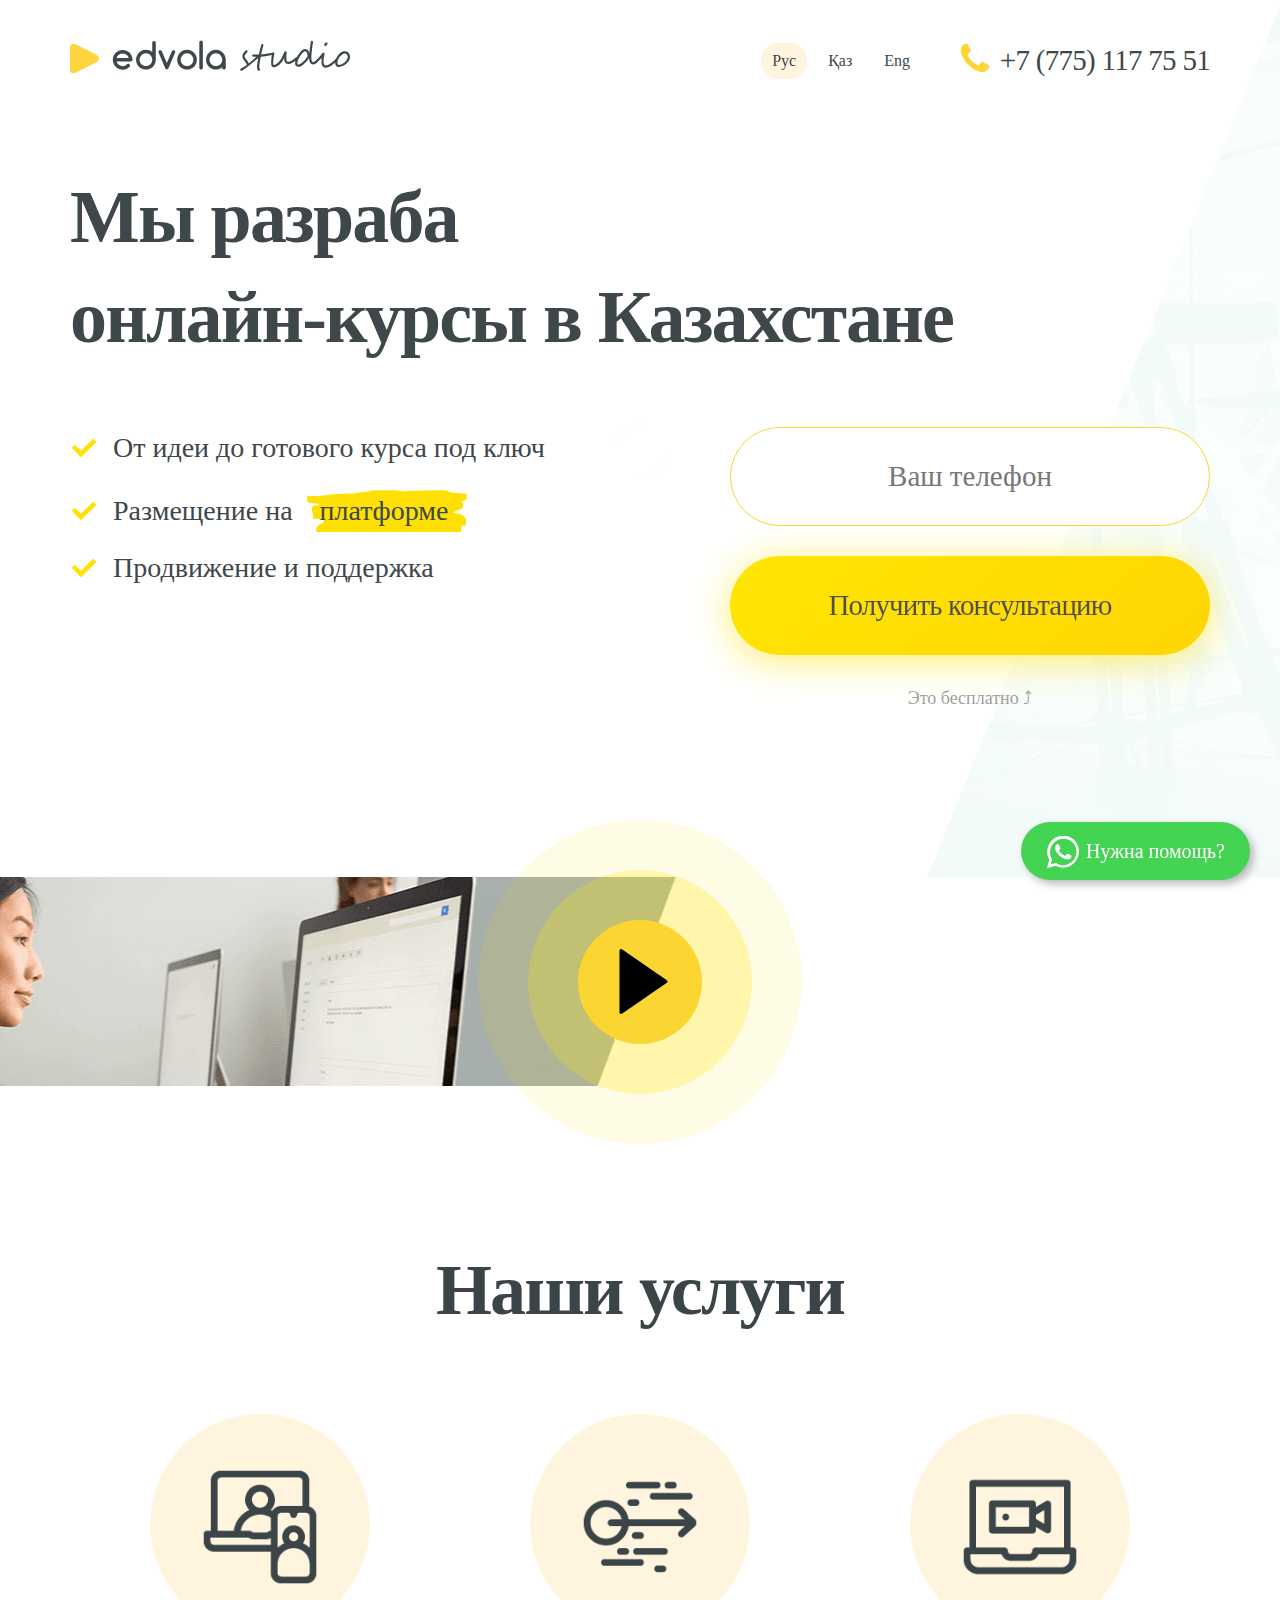
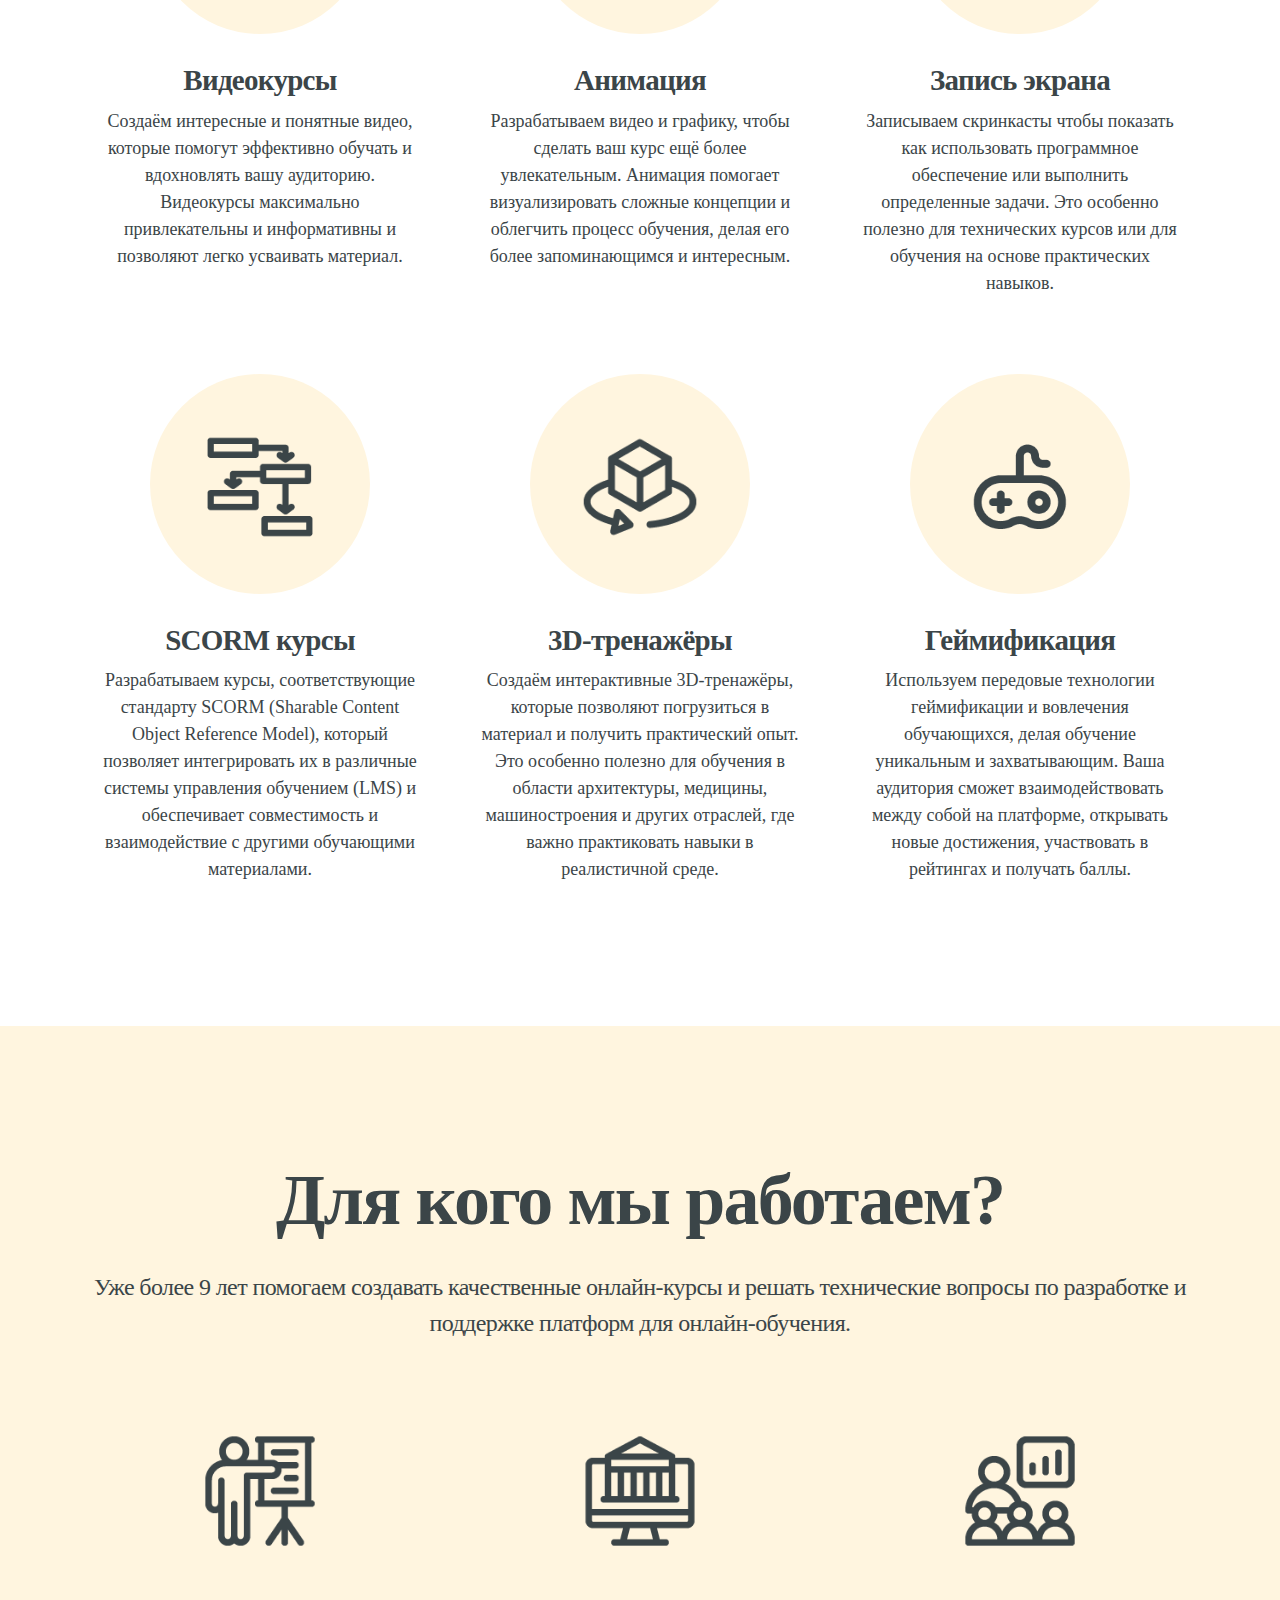
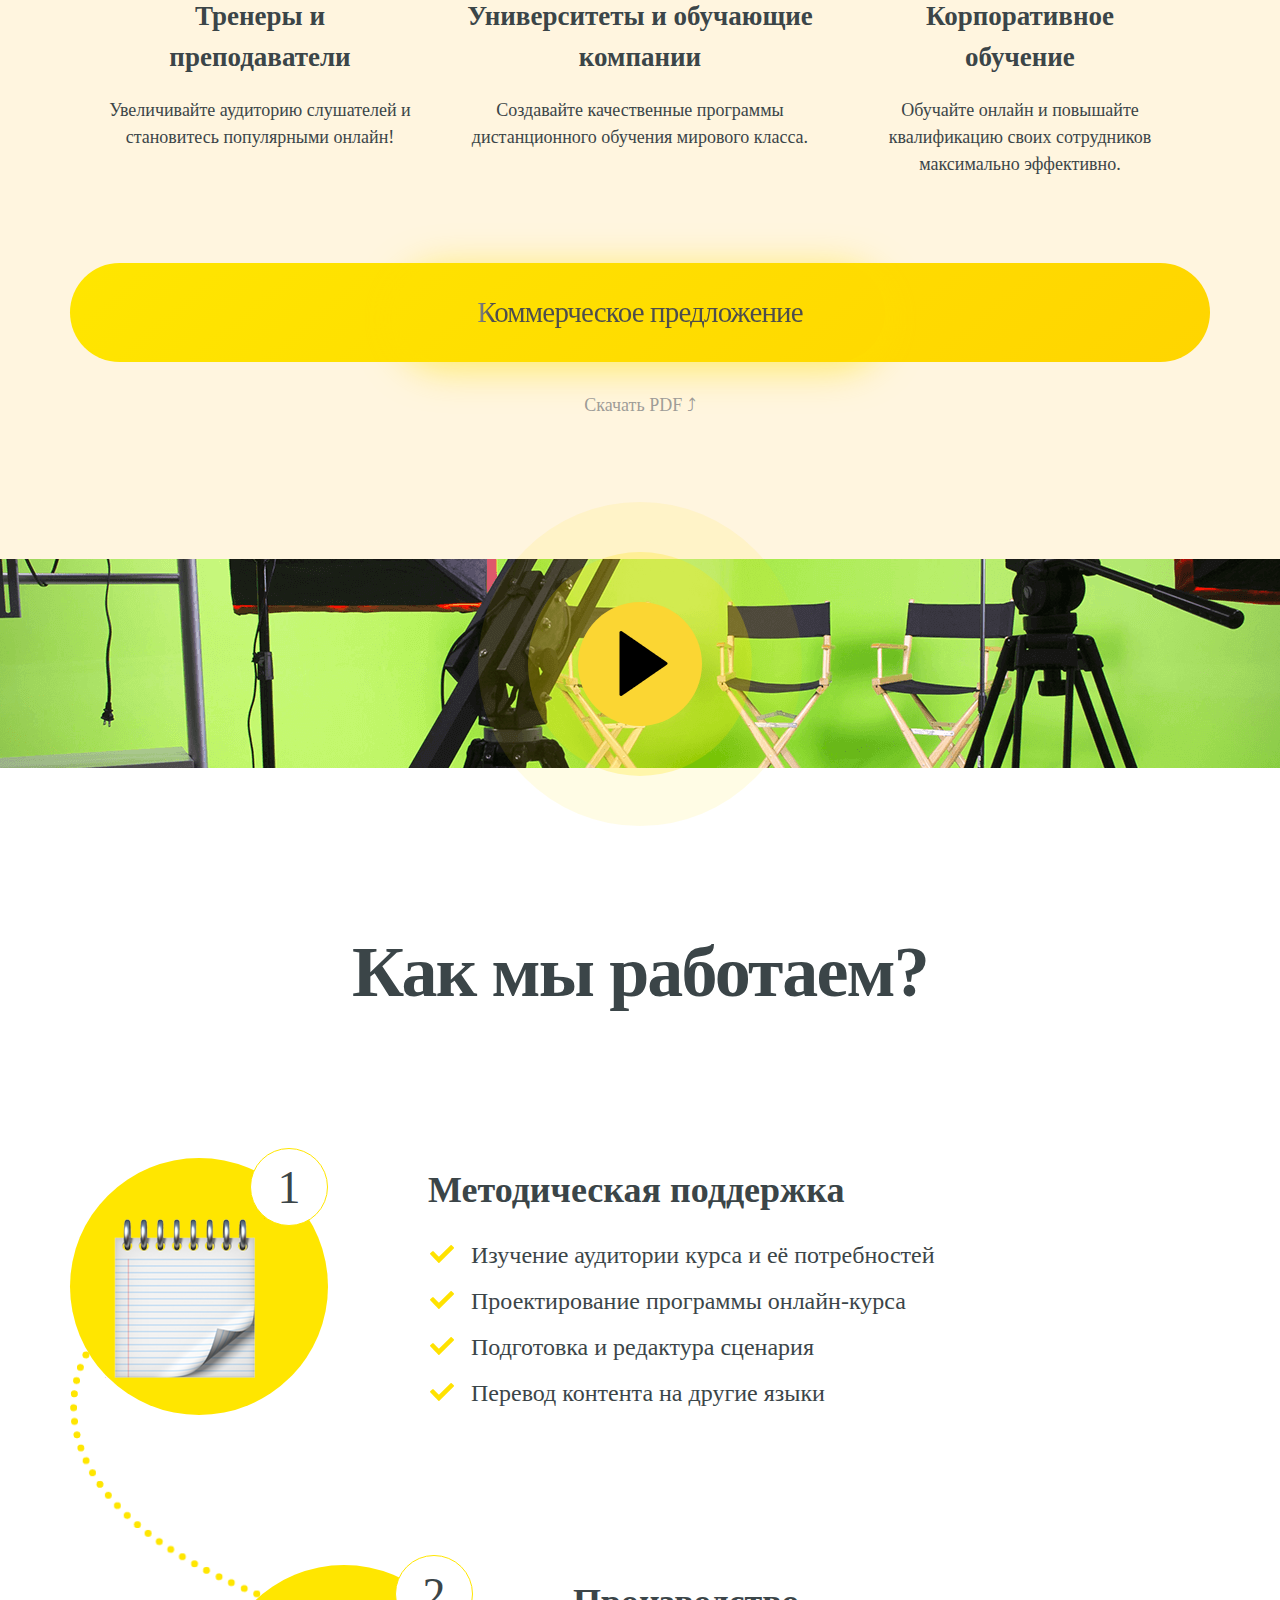
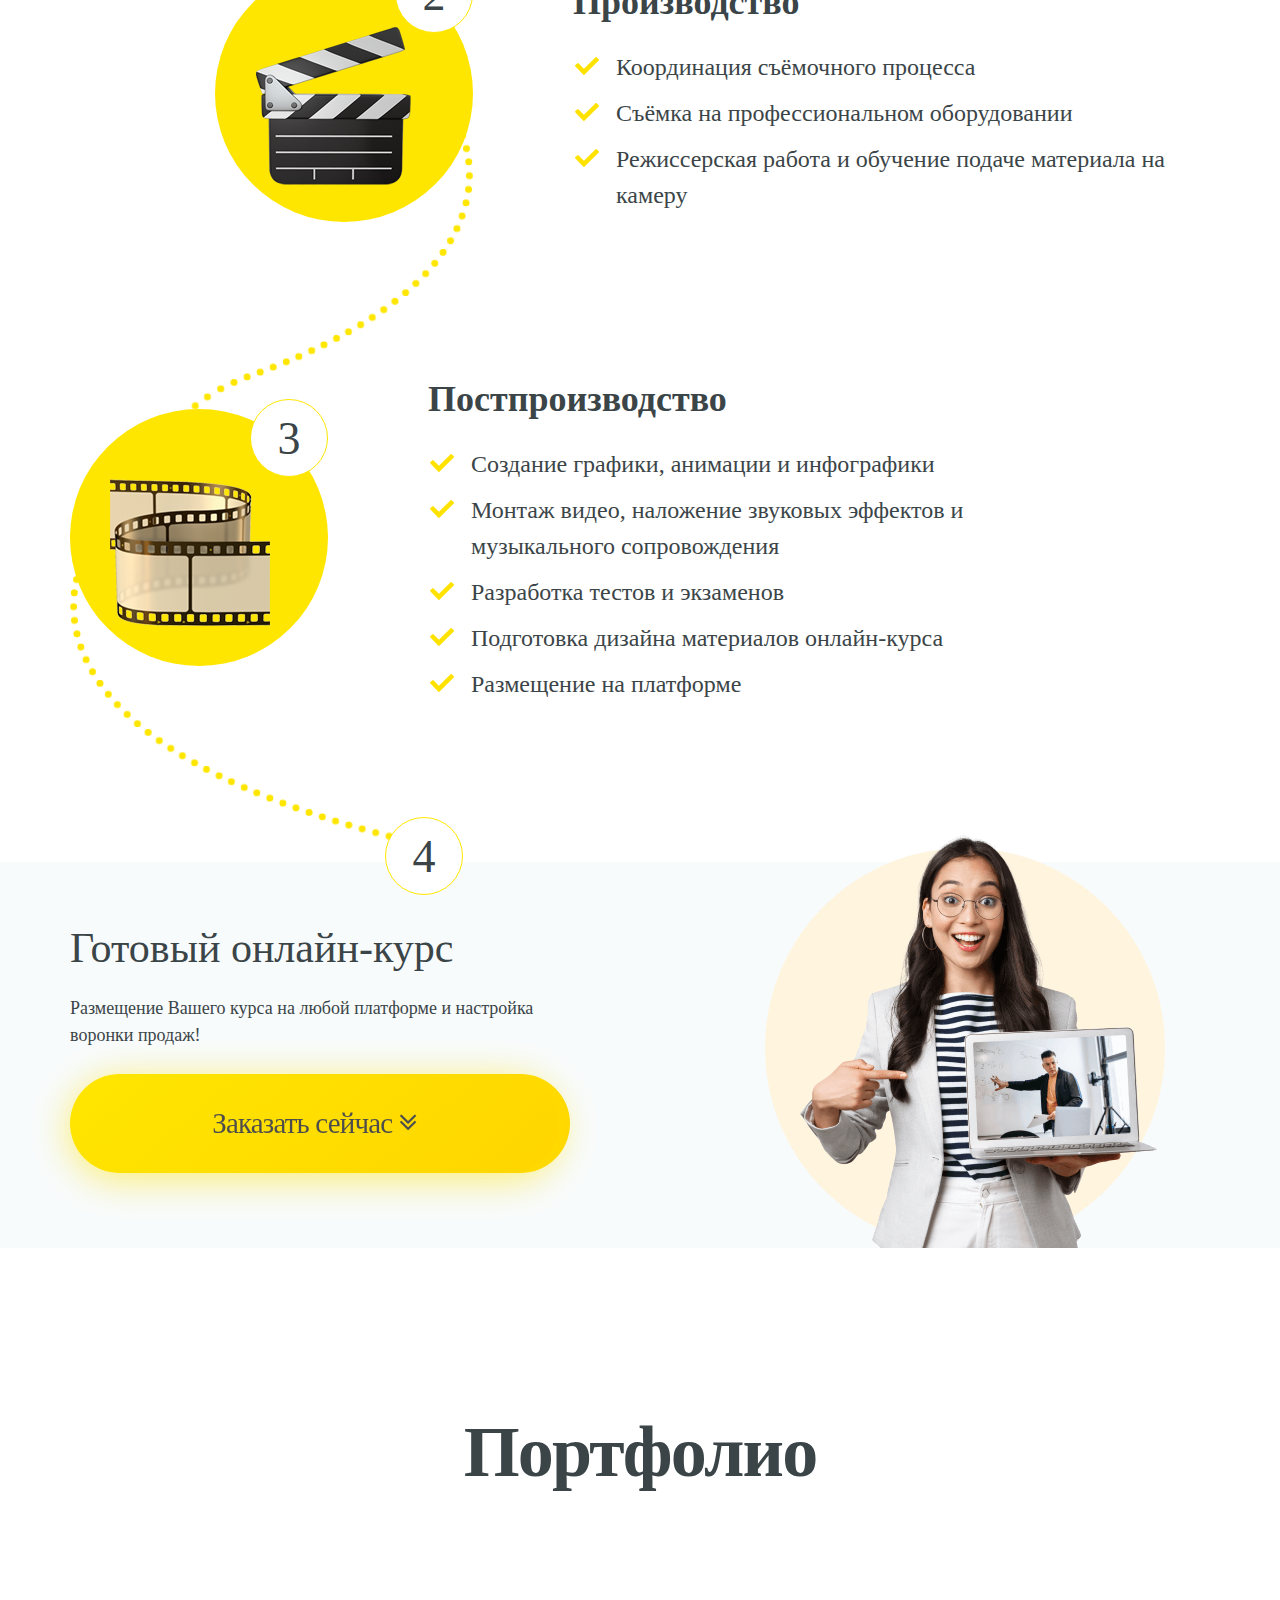
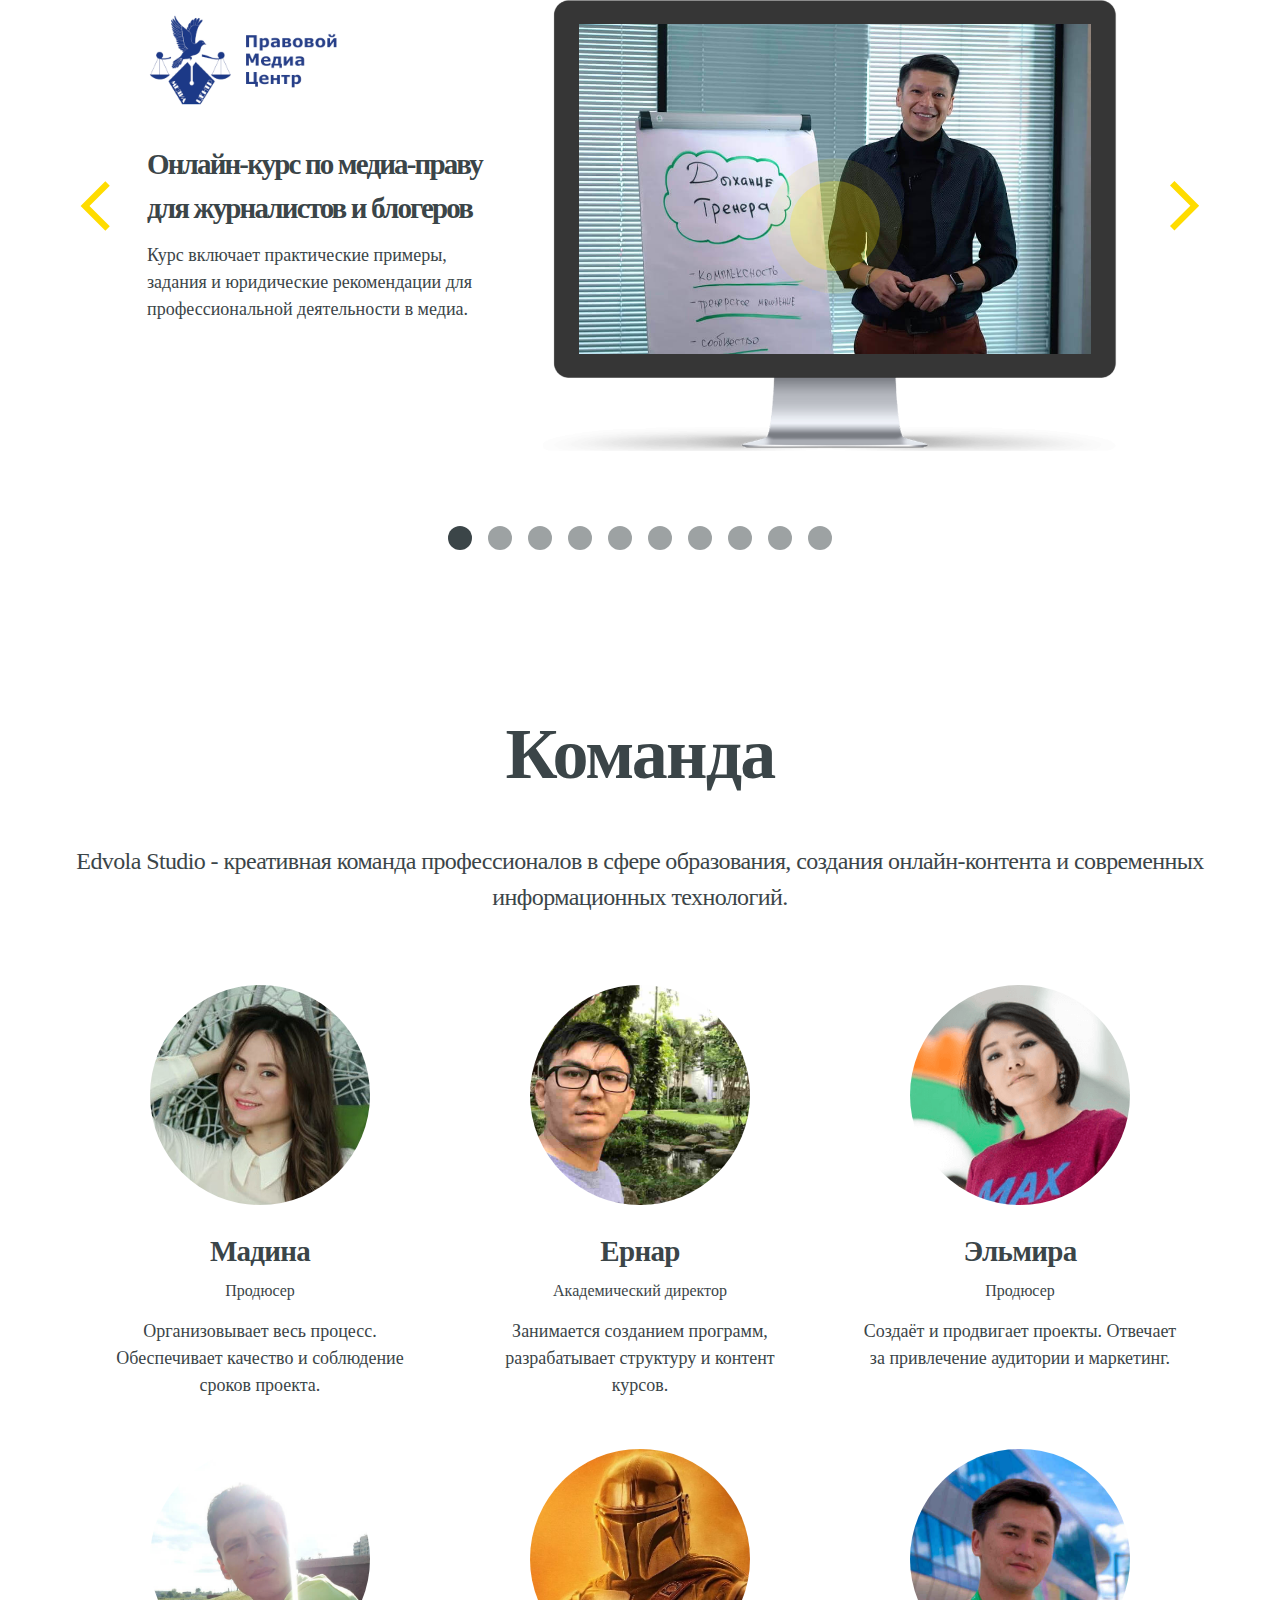
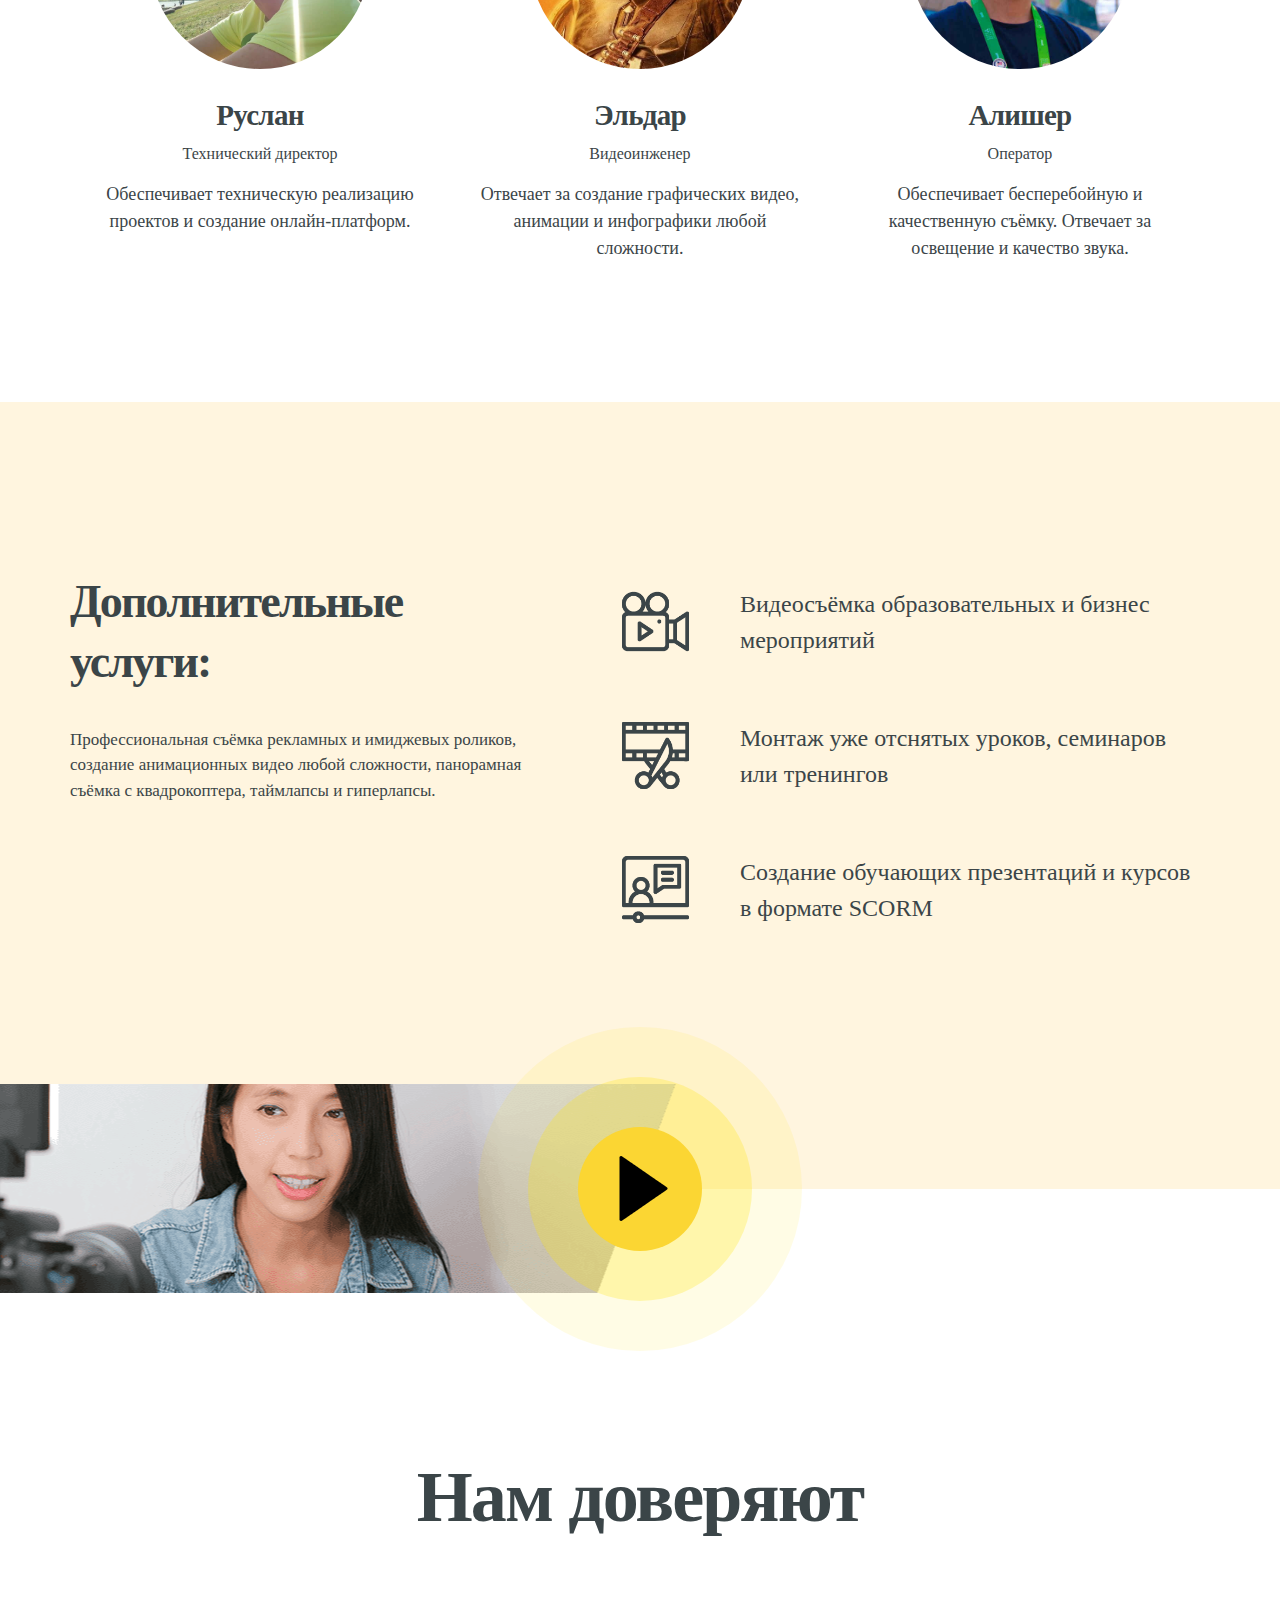
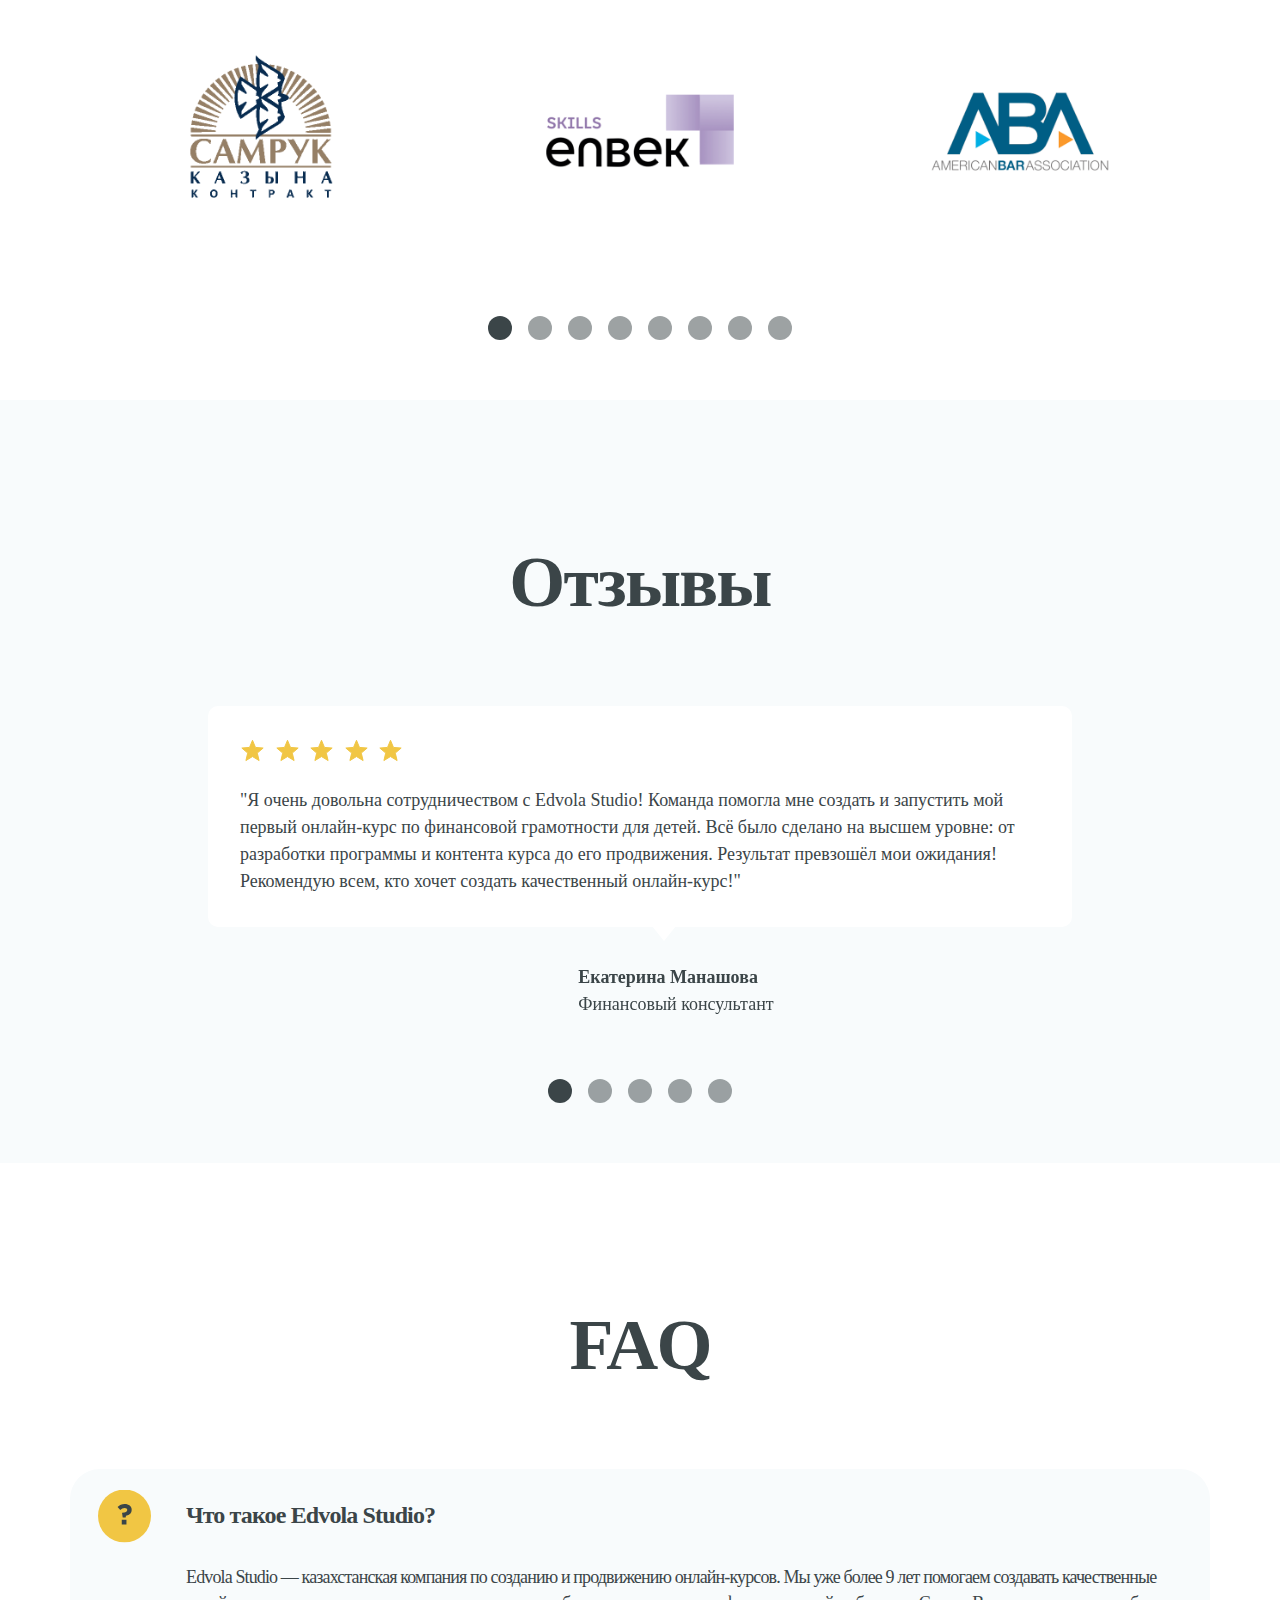
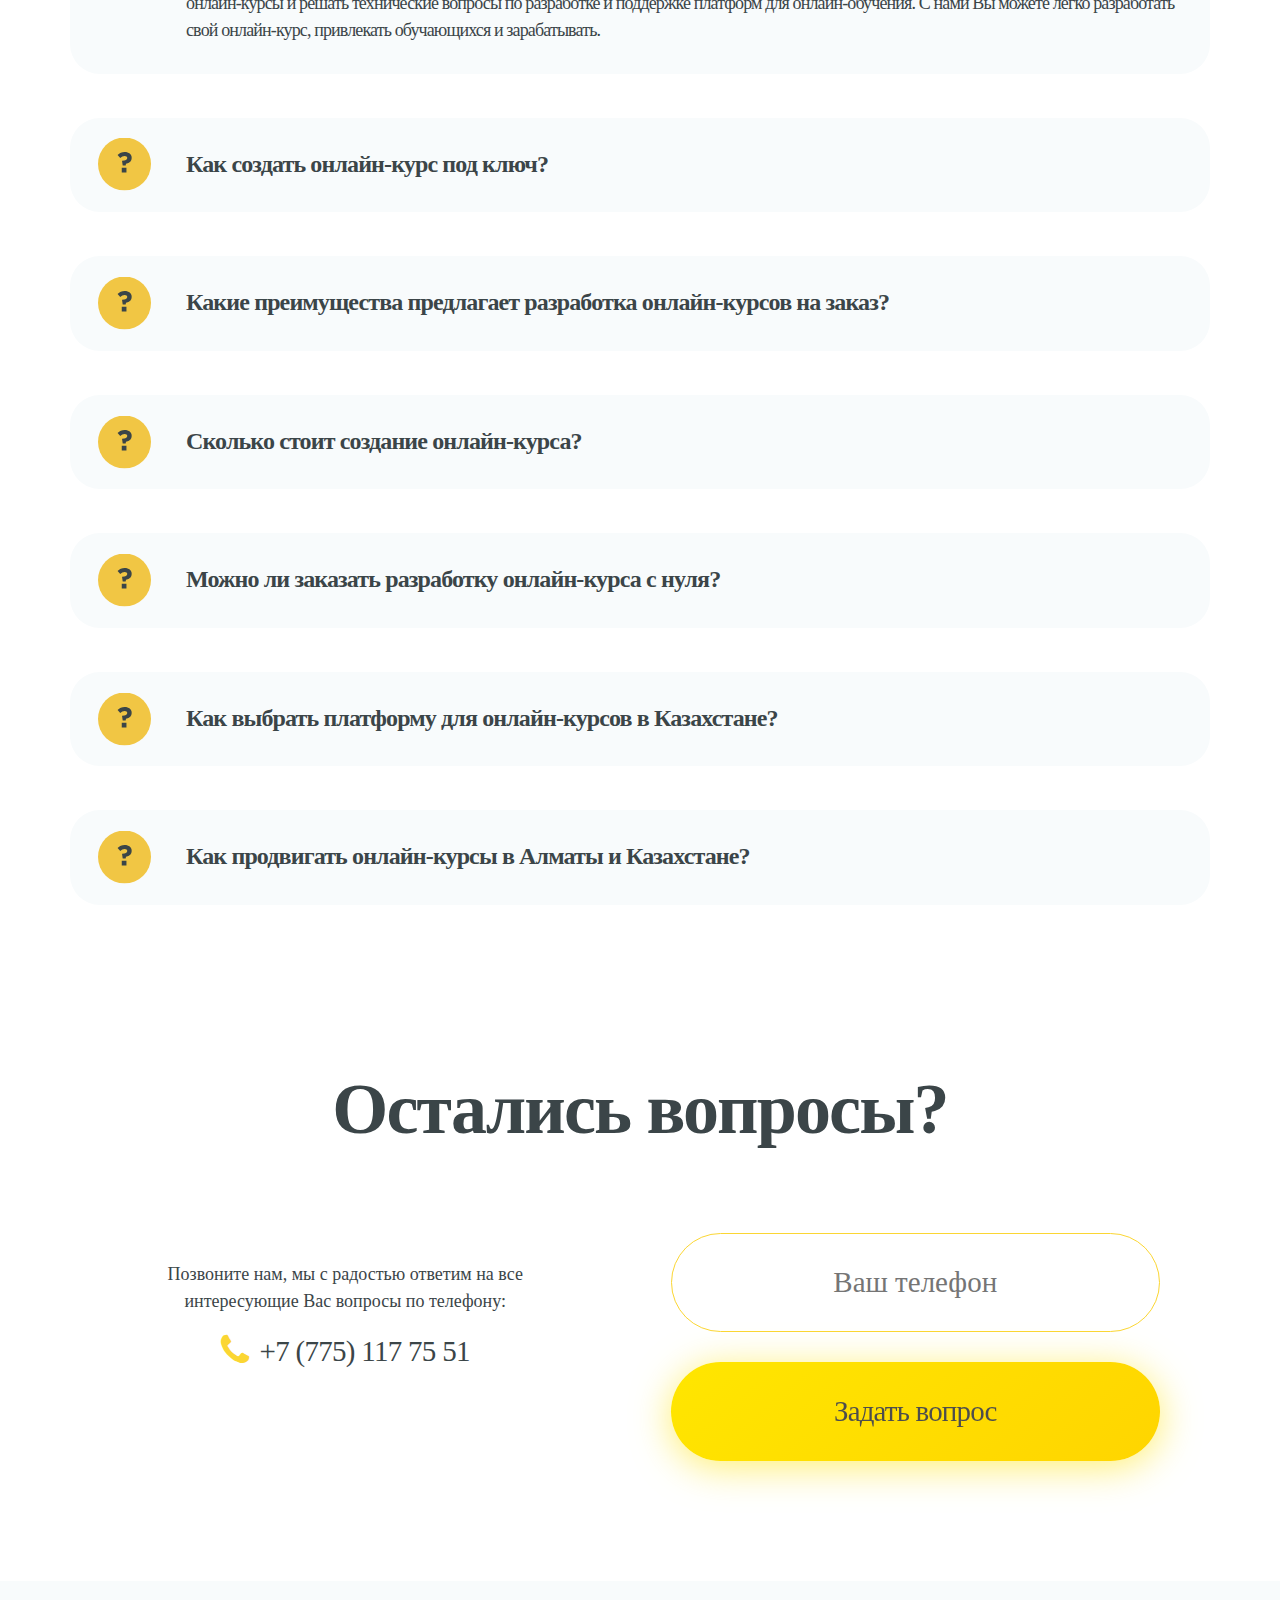
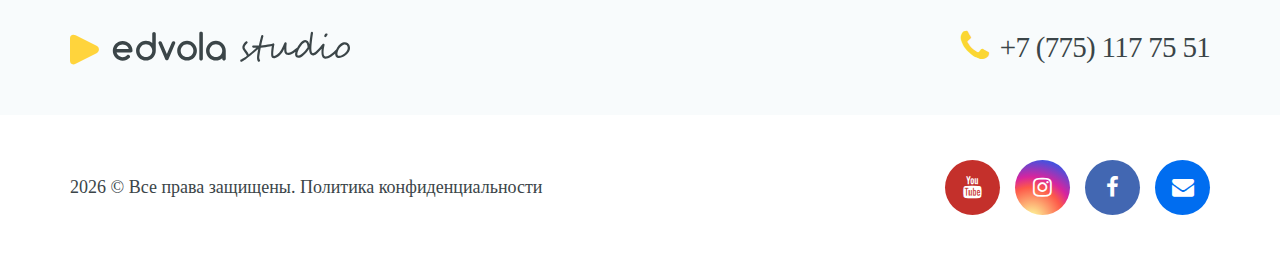
==== index.html @ 47680ced "BREAKING CHANGE: initialization" ====
<!DOCTYPE html>
<html lang="ru" prefix="og: http://ogp.me/ns#">

<head>
	<meta charset="UTF-8">
	<title>Edvola Studio - Разработка и создание онлайн-курсов в Алматы и Астане</title>
	<meta name="description"
		content="Создание онлайн-курсов в Алматы и Казахстане под ключ! Размещение на онлайн-платформе, методическая поддержка и продвижение."/>
	<meta name="keywords"
		content="edvola studio, онлайн-курс, создание, разработка, съемка, онлайн-урок, дистанционное, образование, обучение, онлайн, студия, видеостудия, продакшн, production, Астана, Алматы, Казахстан, профессиональная, съёмка, презентация, рекламный ролик, имиджевый ролик, анимационное видео, панорамная съёмка, квадрокоптер, таймлапс, гиперлапс" />
	<meta name="viewport" content="width=device-width, initial-scale=1.0" />
	<meta name="robots" content="index" />
	<meta http-equiv="X-UA-Compatible" content="ie=edge" />
	<meta name='wmail-verification' content='c36003935270b198771eaf811973a9ca' />
	<meta name="yandex-verification" content="5c29f9a946fb4bcd" />
	<meta name="google-site-verification" content="rIiNWN-0kuwwgDt87HEohZi1XH-rWsmYx-LOCkGzPdY" />

	<meta property="og:title" content="Edvola Studio - Разработка и создание онлайн-курсов в Алматы и Астане" />
	<meta property="og:type" content="website" />
	<meta property="og:url" content="https://edvola.studio" />
	<meta property="og:site_name" content="edvola.studio" />
	<meta property="og:image" content="https://edvola.studio/assets/images/video-one-full.jpg" />
	<meta property="og:description"
		content="От идеи до готового онлайн-курса под ключ! Размещение на онлайн-платформах, методическая и техническая поддержка. Сильная команда с опытом в онлайн-образовании более 9 лет." />

	<meta name="twitter:card" content="summary" />
	<meta name="twitter:site" content="https://edvola.studio" />
	<meta name="twitter:title" content="Edvola Studio - Разработка и создание онлайн-курсов в Алматы и Астане" />
	<meta name="twitter:description"
		content="От идеи до готового онлайн-курса под ключ! Размещение на онлайн-платформах, методическая и техническая поддержка. Сильная команда с опытом в онлайн-образовании более 9 лет." />
	<meta name="twitter:image" content="https://edvola.studio/assets/images/video-one-full.jpg" />

	<link rel="canonical" href="https://edvola.studio/" />
	<link rel="alternate" href="http://edvola.studio/" />
	<link rel="alternate" href="https://edvola.studio/index.html/" />
	<link rel="alternate" href="http://edvola.studio/index.html/" />

	<link rel="icon" type="image/svg+xml" href="https://edvola.studio/favicon.svg">
	<link rel="icon" type="image/png" href="https://edvola.studio/favicon.png">
	<link rel="apple-touch-icon" sizes="180x180" href="/apple-touch-icon.png">
	<link rel="icon" type="image/png" sizes="32x32" href="/favicon-32x32.png">
	<link rel="icon" type="image/png" sizes="16x16" href="/favicon-16x16.png">
	<link rel="manifest" href="/site.webmanifest">
	<link rel="mask-icon" href="/safari-pinned-tab.svg" color="#5bbad5">
	<meta name="msapplication-TileColor" content="#da532c">
	<meta name="theme-color" content="#ffffff">

	<script async type="application/ld+json">
    {
    "@context": "https://schema.org/",
    "@type": "Organization",
    "name": "Edvola Studio",
    "aggregateRating": {
    "@type": "AggregateRating",
    "ratingValue": "4.9",
    "reviewCount": "37"
    }
    }	
    </script>

	<!-- Global site tag (gtag.js) - Google Analytics -->
	<script async src="https://www.googletagmanager.com/gtag/js?id=G-FF6HRSGMWG"></script>
	<script>
		window.dataLayer = window.dataLayer || [];
		function gtag() { dataLayer.push(arguments); }
		gtag('js', new Date());

		gtag('config', 'G-FF6HRSGMWG');
	</script>

	<!-- Yandex.Metrika counter -->
	<script type="text/javascript">
		(function (m, e, t, r, i, k, a) {
			m[i] = m[i] || function () { (m[i].a = m[i].a || []).push(arguments) };
			m[i].l = 1 * new Date(); k = e.createElement(t), a = e.getElementsByTagName(t)[0], k.async = 1, k.src = r, a.parentNode.insertBefore(k, a)
		})
			(window, document, "script", "https://mc.yandex.ru/metrika/tag.js", "ym");

		ym(87450455, "init", {
			clickmap: true,
			trackLinks: true,
			accurateTrackBounce: true,
			webvisor: true
		});
	</script>
	<noscript>
		<div><img src="https://mc.yandex.ru/watch/87450455" style="position:absolute; left:-9999px;" alt="" /></div>
	</noscript>
	<!-- /Yandex.Metrika counter -->

	<script>
		!function(){var i="analytics",analytics=window[i]=window[i]||[];if(!analytics.initialize)if(analytics.invoked)window.console&&console.error&&console.error("Segment snippet included twice.");else{analytics.invoked=!0;analytics.methods=["trackSubmit","trackClick","trackLink","trackForm","pageview","identify","reset","group","track","ready","alias","debug","page","screen","once","off","on","addSourceMiddleware","addIntegrationMiddleware","setAnonymousId","addDestinationMiddleware","register"];analytics.factory=function(e){return function(){if(window[i].initialized)return window[i][e].apply(window[i],arguments);var n=Array.prototype.slice.call(arguments);if(["track","screen","alias","group","page","identify"].indexOf(e)>-1){var c=document.querySelector("link[rel='canonical']");n.push({__t:"bpc",c:c&&c.getAttribute("href")||void 0,p:location.pathname,u:location.href,s:location.search,t:document.title,r:document.referrer})}n.unshift(e);analytics.push(n);return analytics}};for(var n=0;n<analytics.methods.length;n++){var key=analytics.methods[n];analytics[key]=analytics.factory(key)}analytics.load=function(key,n){var t=document.createElement("script");t.type="text/javascript";t.async=!0;t.setAttribute("data-global-segment-analytics-key",i);t.src="https://cdn.segment.com/analytics.js/v1/" + key + "/analytics.min.js";var r=document.getElementsByTagName("script")[0];r.parentNode.insertBefore(t,r);analytics._loadOptions=n};analytics._writeKey="dWbkOIhnwFLEUZGVHCrQsXZY5YH3AnKE";;analytics.SNIPPET_VERSION="5.2.0";
		analytics.load("dWbkOIhnwFLEUZGVHCrQsXZY5YH3AnKE");
		analytics.page();
		}}();
	</script>

	<!-- Font Awesome -->
	<link rel="stylesheet" href="https://cdnjs.cloudflare.com/ajax/libs/font-awesome/4.7.0/css/font-awesome.min.css">
	<!-- end Font Awesome -->
	<!-- CSS -->
	<link rel="stylesheet" href="assets/css/style.css?39">
	<!-- end CSS -->
	<!-- Remodal -->
	<link rel="stylesheet" href="assets/css/remodal.css">
	<link rel="stylesheet" href="assets/css/remodal-default-theme.css">
	<!-- end Remodal -->
	<!-- Popup -->
	<link rel="stylesheet" href="assets/css/popup.css">
	<link rel="stylesheet" href="assets/css/popup-default-theme.css">
	<!-- end Popup -->
	<!-- Fancybox 3 -->
	<link rel="stylesheet" href="assets/css/jquery.fancybox.min.css">
	<!-- end Fancybox 3 -->

</head>

<body>

	<!-- Preloader -->
	<div class="preloader"></div>
	<!-- end Preloader -->

	<!-- Home Section -->
	<div class="home__section">
		<!-- Header -->
		<header>
			<div class="container flex">
			<div class="left-header">
					<a href="/" title="Логотип" class="page__logo">
						<img src="assets/images/logo.svg" alt="logo" title="Логотип Edvola Studio">
					</a>
					<div class="languages-mobile">
						<a href="#" class="languages-mobile__item languages-mobile__item-active">Рус</a>
					<div class="languages-mobile__other">
							<a href="kz.html" class="languages-mobile__item">Қаз</a>
							<a href="en.html" class="languages-mobile__item">Eng</a>
					</div>
					</div>
			</div>
				<div class="right-header">
					<div class="languages">
						<a href="#" class="languages__item languages__item-active">Рус</a>
						<a href="kz.html" class="languages__item">Қаз</a>
						<a href="en.html" class="languages__item">Eng</a>
					</div>
					<a href="tel:87751177551" title="Позвонить" class="page__phone"><i class="fa fa-phone"
							aria-hidden="true"></i>
						+7 (775) 117 75 51</a>
				</div>
			</div>
		</header>
		<!-- end Header -->

		<!-- Content Home -->
		<div class="content__home">
			<div class="container">
				<h1>Мы <strong class="typewrite" data-period="600" data-type='[ "разрабатываем", "создаём", "размещаем", "продвигаем" ]'>
						<span class="wrap"></span>
					</strong>
					<br>онлайн-курсы в Казахстане
				</h1>
				<div class="content__items flex">
					<div class="item__list">
						<ul class="reset">
							<li>От идеи до готового курса под ключ</li>
							<li>Размещение на <a href="https://edvola.com/ru/education" class="highlighted-text"
									target="blank">платформе</a></li>
							<li>Продвижение и поддержка</li>
						</ul>
					</div>
					<div class="item__form">
						<form class="order__form">
							<div class="input__el">
								<input type="tel" name="phone" placeholder="Ваш телефон" required>
							</div>
							<div class="input__el yellow_wrapper">
								<button type="submit" class="order__btn">Получить консультацию</button>
							</div>
							<div class="input__el">
								Это бесплатно ⤴
							</div>
						</form>
					</div>
				</div>
			</div>
		</div>
		<!-- end Content Home -->
	</div>
	<!-- end Home Section -->

	<!-- Video Section -->
	<div class="video__section video__one">
		<a href="assets/images/video-one-full.jpg" title="Смотреть видео" class="play__ico"
			data-fancybox><span></span></a>
	</div>
	<!-- end Video Section -->


	<!-- Services Section -->
	<div class="services__section">
		<div class="container">
			<div class="title__section">
				<h2>Наши услуги</h2>
				<span></span>
			</div>
			<div class="services__items flex">
				<div class="item"><a title="Видеокурсы">
						<div class="item__ico">
							<img src="assets/images/virtual-event.png" class="icons_services" alt="Видеокурсы"
								title="Видеокурсы">
						</div>

						<div class="item__content">
							<b>Видеокурсы</b>
							<p>Создаём интересные и понятные видео, которые помогут эффективно обучать и вдохновлять вашу
								аудиторию. Видеокурсы максимально привлекательны и информативны и позволяют легко усваивать
								материал.</p>
						</div>
					</a></div>
				<div class="item"><a title="Анимация">
						<div class="item__ico">
							<img src="assets/images/acceleration.png" class="icons_services" alt="Анимация" title="Анимация">
						</div>
						<div class="item__content">
							<b>Анимация</b>
							<p>Разрабатываем видео и графику, чтобы сделать ваш курс ещё более увлекательным. Анимация помогает
								визуализировать сложные концепции и облегчить процесс обучения, делая его более запоминающимся и
								интересным.</p>
						</div>
					</a></div>
				<div class="item"><a title="Запись экрана">
						<div class="item__ico">
							<img src="assets/images/screen.png" class="icons_services" alt="Запись экрана"
								title="Запись экрана">
						</div>
						<div class="item__content">
							<b>Запись экрана</b>
							<p>Записываем скринкасты чтобы показать как использовать программное обеспечение или выполнить
								определенные задачи. Это особенно полезно для технических курсов или для обучения на основе
								практических навыков.</p>
						</div>
					</a></div>
			</div><br>
			<div class="services__items flex">
				<div class="item"><a title="SCORM курсы">
						<!--href="#modal__team-1"-->
						<div class="item__ico">
							<img src="assets/images/plan.png" class="icons_services" alt="SCORM курсы" title="SCORM курсы">
						</div>
						<div class="item__content">
							<b>SCORM курсы</b>
							<p>Разрабатываем курсы, соответствующие стандарту SCORM (Sharable Content Object Reference Model),
								который позволяет интегрировать их в различные системы управления обучением (LMS) и обеспечивает
								совместимость и взаимодействие с другими обучающими материалами.</p>
						</div>
					</a></div>
				<div class="item"><a title="3D-тренажёры">
						<div class="item__ico">
							<img src="assets/images/3d-view (1).png" class="icons_services" alt="3D-тренажёры"
								title="3D-тренажёры">
						</div>
						<div class="item__content">
							<b>3D-тренажёры</b>
							<p>Создаём интерактивные 3D-тренажёры, которые позволяют погрузиться в материал и получить
								практический опыт. Это особенно полезно для обучения в области архитектуры, медицины,
								машиностроения и других отраслей, где важно практиковать навыки в реалистичной среде.</p>
						</div>
					</a></div>
				<div class="item"><a title="AR-VR технологии">
						<div class="item__ico">
							<img src="assets/images/gamification_6570640.png" class="icons_services" alt="AR-VR технологии"
								title="AR-VR технологии">
						</div>
						<div class="item__content">
							<b>Геймификация</b>
							<p>Используем передовые технологии геймификации и вовлечения обучающихся, делая обучение уникальным
								и захватывающим. Ваша аудитория сможет взаимодействовать между собой на платформе, открывать новые достижения, участвовать в рейтингах и получать баллы.</p>
						</div>
					</a></div>
			</div>
		</div>
	</div>
	<!-- end Services Section -->
	<br><br><br><br>
	<!-- About Section -->
	<div class="about__section">
		<div class="container">
			<div class="title__section sub__text">
				<h2>Для кого мы работаем?</h2>
				<span>Уже более 9 лет помогаем создавать качественные онлайн-курсы и решать технические вопросы по
					разработке
					и поддержке платформ для онлайн-обучения.</span>
			</div>
			<div class="about__items flex">
				<div class="item">
					<div class="item__ico">
						<img src="assets/images/presentation (2).png" class="icons" alt="Тренеры и коучи"
							title="Тренеры и коучи">
					</div>
					<div class="item__content">
						<b>Тренеры и <br>преподаватели</b>
						<p>Увеличивайте аудиторию слушателей и становитесь популярными онлайн!</p>
					</div>
				</div>
				<div class="item">
					<div class="item__ico">
						<img src="assets/images/online-university.png" class="icons" alt="Университеты и обучающие компании"
							title="Университеты и обучающие компании">
					</div>
					<div class="item__content">
						<b>Университеты и обучающие компании</b>
						<p>Создавайте качественные программы дистанционного обучения мирового класса.</p>
					</div>
				</div>
				<div class="item">
					<div class="item__ico">
						<img src="assets/images/presentation (1).png" class="icons" alt="Корпоративный сектор"
							title="Корпоративный сектор">
					</div>
					<div class="item__content">
						<b>Корпоративное<br>обучение</b>
						<p>Обучайте онлайн и повышайте квалификацию своих сотрудников максимально эффективно.</p>
					</div>
				</div>
			</div>

			<div class="center__order">
				<div class="yellow_wrapper">
					<a href="#modal__order" title="Коммерческое предложение" class="order__btn link__button">Коммерческое
						предложение</a>
				</div>
			</div>

			<div class="input__el">
				Скачать PDF ⤴
			</div>
		</div>
	</div>
	<!-- end About Section -->

	<!-- Video Section -->
	<div class="video__section video__two">
		<a href="assets/images/video-two-full.jpg" title="Смотреть видео" class="play__ico"
			data-fancybox><span></span></a>
	</div>
	<!-- end Video Section -->

	<!-- Steps Section -->
	<div class="steps__section">
		<div class="container">
			<div class="title__section">
				<h2>Как мы работаем?</h2><br>
			</div>
			<div class="steps__items">
				<div class="item flex">
					<div class="item__ico">
						<span>1</span>
						<img src="assets/images/image954.svg" alt="Методическая поддержка при создании онлайн-курсов"
							title="Методическая поддержка при создании онлайн-курсов">
					</div>
					<div class="item__content">
						<b>Методическая поддержка</b>
						<ul class="reset2">
							<li>Изучение аудитории курса и её потребностей</li>
							<li>Проектирование программы онлайн-курса</li>
							<li>Подготовка и редактура сценария</li>
							<li>Перевод контента на другие языки</li>
						</ul>
					</div>
				</div>
				<div class="item flex">
					<div class="item__ico">
						<span>2</span>
						<img src="assets/images/image1171.svg" alt="Камера для съёмки онлайн-курсов"
							title="Камера для съёмки онлайн-курсов">
					</div>
					<div class="item__content">
						<b>Производство</b>
						<ul class="reset2">
							<li>Координация съёмочного процесса</li>
							<li>Съёмка на профессиональном оборудовании</li>
							<li>Режиссерская работа и обучение подаче материала на камеру</li>
						</ul>
					</div>
				</div>
				<div class="item flex">
					<div class="item__ico">
						<span>3</span>
						<img src="assets/images/image1173.svg" alt="Монтаж онлайн-курсов" title="Монтаж онлайн-курсов">
					</div>
					<div class="item__content">
						<b>Постпроизводство</b>
						<ul class="reset2">
							<li>Создание графики, анимации и инфографики</li>
							<li>Монтаж видео, наложение звуковых эффектов и музыкального сопровождения</li>
							<li>Разработка тестов и экзаменов</li>
							<li>Подготовка дизайна материалов онлайн-курса</li>
							<li>Размещение на платформе</li>
						</ul>
					</div>
				</div>
			</div>
		</div>
	</div>
	<!-- end Steps Section -->

	<!-- Offer Section -->
	<div class="offer__section">
		<div class="container">
			<div class="offer__items flex">
				<div class="item__text">
					<div class="round">4</div>
					<span>Готовый <nobr>онлайн-курс</nobr></span>
					<small>Размещение Вашего курса на любой платформе и настройка воронки продаж!</small>
					<div class="yellow_wrapper">
						<a href="#modal__order" title="Заказать курс" class="order__btn link__button">Заказать сейчас <i
								class="fa fa-angle-double-down" aria-hidden="true"></i></a>
					</div>
					<!--<div class="input__timer">
						* Ограниченное предложение
					</div>-->
				</div>
				<div class="offer__items--img">
					<img src="./assets/images/ing-wumen-pc.png" alt="img">
				</div>
				<!--<div class="item__video">
					<div class="item__bg" style='background: url("assets/images/screenshot_1.jpg");background-size: cover;background-position: center;'>
						<a href="https://www.youtube.com/watch?v=qSv38IMriu4" title="Смотреть видео" class="play__ico small_" data-fancybox><span></span></a>
					</div>
				</div>-->
			</div>
		</div>
	</div>
	<!-- end Offer Section -->

	<!-- porfolio -->
	<div class="portfolio__section">
		<div class="container">
			<div class="title__section">
				<h2>Портфолио</h2>
			</div>
			<div class="portfolio__items">
				<div class="portfoli-items js-portfoli-items">
					<div class="portfoli-items__grid">
						<div class="portfoli-items__txt">
							<img src="./assets/images/portfolio-1.png" class="portfolio__item" alt="logo">
							<h3 class="portfolio__item">Онлайн-курс по медиа-праву для журналистов и блогеров</h3>
							<p>Курс включает практические примеры, задания и юридические рекомендации для профессиональной деятельности в медиа.</p>
						</div>
						<div class="portfoli-items__item">
							<div class="item__bg"
								style='background: url("assets/images/screenshot_1.jpg");background-size: cover; background-position: center; height: 66%; width: 86%; margin-left: 7%;'>
								<a href="https://youtu.be/q4YOmsTgaUw" title="Смотреть видео" class="play__ico small_"
									data-fancybox></a>
							</div>
						</div>
					</div>
					<div class="portfoli-items__grid">
						<div class="portfoli-items__txt">
							<img src="./assets/images/portfolio-2.png" class="portfolio__item" alt="logo">
							<h3 class="portfolio__item">Анимационные обучающие ролики по работе с ИСЭЗ 2.0</h3>
							<p>Видеоматериалы направлены на упрощение процесса обучения и повышение уровня использования системы.							</p>
						</div>
						<div class="portfoli-items__item">
							<div class="item__bg"
								style='background: url("assets/images/screenshot_3.jpg");background-size: cover; background-position: center; height: 66%; width: 86%; margin-left: 7%;'>
								<a href="https://youtu.be/AvsoNJUrDk4" title="Смотреть видео" class="play__ico small_"
									data-fancybox><span></span></a>
							</div>
						</div>
					</div>
					<div class="portfoli-items__grid">
						<div class="portfoli-items__txt">
							<img src="./assets/images/portfolio-2.png" class="portfolio__item" alt="logo">
							<h3 class="portfolio__item">Информационный анимационный ролик по импортозамещению</h3>
							<p>Ролик простым и доступным языком объясняет ключевые аспекты государственной программы и механизмы ее реализации.
							</p>
						</div>
						<div class="portfoli-items__item">
							<div class="item__bg"
								style='background: url("assets/images/screenshot_4.jpg");background-size: cover; background-position: center; height: 66%; width: 86%; margin-left: 7%;'>
								<a href="https://youtu.be/xmXlJWBUlIU" title="Смотреть видео" class="play__ico small_"
									data-fancybox><span></span></a>
							</div>
						</div>
					</div>
					<div class="portfoli-items__grid">
						<div class="portfoli-items__txt">
							<img src="./assets/images/portfolio-2.png" class="portfolio__item" alt="logo">
							<h3 class="portfolio__item">Промо ролик по новому функционалу платформы закупок
							</h3>
							<p>Видео акцентирует внимание на обновлениях интерфейса и инструментов, предназначенных для повышения эффективности закупочных процессов.</p>
						</div>
						<div class="portfoli-items__item">
							<div class="item__bg"
								style='background: url("assets/images/screenshot_5.jpg");background-size: cover; background-position: center; height: 66%; width: 86%; margin-left: 7%;'>
								<a href="https://youtu.be/D6-4oQxqWRc" title="Смотреть видео" class="play__ico small_"
									data-fancybox><span></span></a>
							</div>
						</div>
					</div>
					<div class="portfoli-items__grid">
						<div class="portfoli-items__txt">
							<img src="./assets/images/portfolio-5.png" class="portfolio__item" alt="logo">
							<h3 class="portfolio__item">Курс по развитию карьеры на казахском и русском языках</h3>
							<p>Курс охватывает ключевые навыки и стратегии для успешного карьерного роста и адаптирован для казахстанского рынка труда.</p>
						</div>
						<div class="portfoli-items__item">
							<div class="item__bg"
								style='background: url("assets/images/screenshot_7.jpg");background-size: cover; background-position: center; height: 66%; width: 86%; margin-left: 7%;'>
								<a href="https://www.youtube.com/watch?v=W0S9uQ7obbE" title="Смотреть видео"
									class="play__ico small_" data-fancybox><span></span></a>
							</div>
						</div>
					</div>
					<div class="portfoli-items__grid">
						<div class="portfoli-items__txt">
							<img src="./assets/images/portfolio-6.png" class="portfolio__item" alt="logo">
							<h3 class="portfolio__item">Корпоративный курс по противодействию коррупции</h3>
							<p>Курс включает интерактивные задания, кейсы и тесты для оценки усвоения материала.</p>
						</div>
						<div class="portfoli-items__item">
							<div class="item__bg"
								style='background: url("assets/images/screenshot_7.jpg");background-size: cover; background-position: center; height: 66%; width: 86%; margin-left: 7%;'>
								<a href="https://www.youtube.com/watch?v=W0S9uQ7obbE" title="Смотреть видео"
									class="play__ico small_" data-fancybox><span></span></a>
							</div>
						</div>
					</div>
					<div class="portfoli-items__grid">
						<div class="portfoli-items__txt">
							<img src="./assets/images/portfolio-7.png" class="portfolio__item" alt="logo">
							<h3 class="portfolio__item">Курс “Дыхание тренера” для бизнес-тренера Ильдара Валиуллова</h3>
							<p>Курс посвящен методикам проведения тренингов, развитию лидерских качеств и управлению аудиторией, с акцентом на практические навыки и упражнения.</p>
						</div>
						<div class="portfoli-items__item">
							<div class="item__bg"
								style='background: url("assets/images/screenshot_7.jpg");background-size: cover; background-position: center; height: 66%; width: 86%; margin-left: 7%;'>
								<a href="https://www.youtube.com/watch?v=W0S9uQ7obbE" title="Смотреть видео"
									class="play__ico small_" data-fancybox><span></span></a>
							</div>
						</div>
					</div>
					<div class="portfoli-items__grid">
						<div class="portfoli-items__txt">
							<img src="./assets/images/portfolio-8.png" class="portfolio__item" alt="logo">
							<h3 class="portfolio__item">Онлайн-курс по развитию гражданского общества в Казахстане</h3>
							<p>Курс охватывает ключевые темы, связанные с участием граждан в социальных процессах, и предлагает рекомендации для реализации гражданских инициатив.</p>
						</div>
						<div class="portfoli-items__item">
							<div class="item__bg"
								style='background: url("assets/images/screenshot_7.jpg");background-size: cover; background-position: center; height: 66%; width: 86%; margin-left: 7%;'>
								<a href="https://www.youtube.com/watch?v=W0S9uQ7obbE" title="Смотреть видео"
									class="play__ico small_" data-fancybox><span></span></a>
							</div>
						</div>
					</div>
					<div class="portfoli-items__grid">
						<div class="portfoli-items__txt">
							<img src="./assets/images/portfolio-9.png" class="portfolio__item" alt="logo">
							<h3 class="portfolio__item">Онлайн-курс по финансовой грамотности для детей</h3>
							<p>Курс направлен на формирование у детей ответственного отношения к деньгам и навыков личного финансового планирования в игровой и доступной форме.</p>
						</div>
						<div class="portfoli-items__item">
							<div class="item__bg"
								style='background: url("assets/images/screenshot_7.jpg");background-size: cover; background-position: center; height: 66%; width: 86%; margin-left: 7%;'>
								<a href="https://www.youtube.com/watch?v=W0S9uQ7obbE" title="Смотреть видео"
									class="play__ico small_" data-fancybox><span></span></a>
							</div>
						</div>
					</div>
					<div class="portfoli-items__grid">
						<div class="portfoli-items__txt">
							<img src="./assets/images/portfolio-10.png" class="portfolio__item" alt="logo">
							<h3 class="portfolio__item">Онлайн-курсы по востребованным навыкам на рынке труда</h3>
							<p>Курсы охватывают темы от цифровых компетенций до мягких навыков и предназначены для быстрого освоения и применения на практике.</p>
						</div>
						<div class="portfoli-items__item">
							<div class="item__bg"
								style='background: url("assets/images/screenshot_7.jpg");background-size: cover; background-position: center; height: 66%; width: 86%; margin-left: 7%;'>
								<a href="https://www.youtube.com/watch?v=W0S9uQ7obbE" title="Смотреть видео"
									class="play__ico small_" data-fancybox><span></span></a>
							</div>
						</div>
					</div>
				</div>
			</div>
		</div>
	</div>
	<!-- end portfolio -->

	<!-- team Section -->
	<div class="team__section">
		<div class="container">
			<div class="title__section">
				<h2>Команда</h2>
				<span>Edvola Studio - креативная команда профессионалов в сфере образования, создания онлайн-контента и
					современных информационных технологий.</span>
			</div>
			<div class="team__items flex">
				<div class="item"><a title="Мадина">
						<div class="item__ico"
							style='background: url("assets/images/team-2.jpg");background-size: cover;background-position: center;'>
						</div>
						<div class="item__content">
							<b>Мадина</b>
							<small>Продюсер</small>
							<p>Организовывает весь процесс. Обеспечивает качество и соблюдение сроков проекта.</p>
						</div>
					</a></div>
				<div class="item"><a title="Ернар">
						<div class="item__ico"
							style='background: url("assets/images/team-4.jpg");background-size: cover;background-position: center;'>
						</div>
						<div class="item__content">
							<b>Ернар</b>
							<small>Академический директор</small>
							<p>Занимается созданием программ, разрабатывает структуру и контент курсов.</p>
						</div>
					</a></div>
				<div class="item"><a title="Эльмира">
						<div class="item__ico"
							style='background: url("assets/images/team-3.jpg");background-size: cover;background-position: center;'>
						</div>
						<div class="item__content">
							<b>Эльмира</b>
							<small>Продюсер</small>
							<p>Cоздаёт и продвигает проекты. Отвечает за привлечение аудитории и маркетинг.</p>
						</div>
					</a></div>
			</div>
			<div class="team__items flex">
				<div class="item"><a title="Руслан">
						<!--href="#modal__team-1"-->
						<div class="item__ico"
							style='background: url("assets/images/team-1.jpg");background-size: cover;background-position: center;'>
						</div>
						<div class="item__content">
							<b>Руслан</b>
							<small>Технический директор</small>
							<p>Обеспечивает техническую реализацию проектов и создание онлайн-платформ.</p>
						</div>
					</a></div>
				<div class="item"><a title="Ксения">
						<div class="item__ico"
							style='background: url("assets/images/team-5.jpg");background-size: cover;background-position: center;'>
						</div>
						<div class="item__content">
							<b>Эльдар</b>
							<small>Видеоинженер</small>
							<p>Отвечает за создание графических видео, анимации и инфографики любой сложности.</p>
						</div>
					</a></div>
				<div class="item"><a title="Алишер">
						<div class="item__ico"
							style='background: url("assets/images/team-6.jpg");background-size: cover;background-position: center;'>
						</div>
						<div class="item__content">
							<b>Алишер</b>
							<small>Оператор</small>
							<p>Обеспечивает бесперебойную и качественную съёмку. Отвечает за освещение и качество звука.</p>
						</div>
					</a></div>
			</div>
		</div>
	</div>
	<!-- end team Section -->

	<!-- Services Section -->
	<div class="additional__section">
		<div class="container">
			<div class="additional__items flex">
				<div class="item__content">
					<h2>Дополнительные услуги:</h2>
					<p>Профессиональная съёмка рекламных и имиджевых роликов, создание анимационных видео любой
						сложности, панорамная съёмка с квадрокоптера, таймлапсы и гиперлапсы.</p>
				</div>
				<div class="item__content__list">
					<div class="item flex">
						<div class="item__ico">
							<img src="assets/images/video-camera.png" class="icons"
								alt="Видеосъёмка образовательных и бизнес-мероприятий"
								title="Видеосъёмка образовательных и бизнес-мероприятий">
						</div>
						<div class="item__content_">Видеосъёмка образовательных и бизнес мероприятий</div>
					</div>
					<div class="item flex">
						<div class="item__ico">
							<img src="assets/images/video-editing.png" class="icons"
								alt="Монтаж уже отснятых курсов, семинаров или тренингов"
								title="Монтаж курсов, семинаров, тренингов">
						</div>
						<div class="item__content_">Монтаж уже отснятых уроков, семинаров или тренингов</div>
					</div>
					<div class="item flex">
						<div class="item__ico">
							<img src="assets/images/interview.png" class="icons" alt="Съёмка и монтаж любой видеопродукции"
								title="Съёмка и монтаж любой видеопродукции">
						</div>
						<div class="item__content_">Создание обучающих презентаций и курсов в формате SCORM</div>
					</div>
				</div>
			</div>
		</div>
	</div>
	<!-- end Services Section -->

	<!-- Video Section -->
	<div class="video__section video__four">
		<a href="assets/images/video-four-full.jpg" title="Заставка" class="play__ico" data-fancybox><span></span></a>
	</div>
	<!-- end Video Section -->

	<!-- Clients Section -->
	<div class="clients__section clients__section_com">
		<div class="container">
			<div class="title__section">
				<h2>Нам доверяют</h2>
			</div>
			<div class="clients__items">
				<div class="slider-clients js-slider-clients">
					<div class="item">
						<div class="item__ico"
							style='background: url("assets/images/clients-1.png");background-size: cover;background-position: center;'>
						</div>
					</div>
					<div class="item">
						<div class="item__ico"
							style='background: url("assets/images/clients-2.png");background-size: cover;background-position: center;'>
						</div>
					</div>
					<div class="item">
						<div class="item__ico"
							style='background: url("assets/images/clients-3.png");background-size: cover;background-position: center;'>
						</div>
					</div>
					<div class="item">
						<div class="item__ico"
							style='background: url("assets/images/clients-4.png");background-size: cover;background-position: center;'>
						</div>
					</div>
					<div class="item">
						<div class="item__ico"
							style='background: url("assets/images/clients-5.png");background-size: cover;background-position: center;'>
						</div>
					</div>
					<div class="item">
						<div class="item__ico"
							style='background: url("assets/images/clients-6.png");background-size: cover;background-position: center;'>
						</div>
					</div>
					<div class="item">
						<div class="item__ico"
							style='background: url("assets/images/clients-7.png");background-size: cover;background-position: center;'>
						</div>
					</div>
					<div class="item">
						<div class="item__ico"
							style='background: url("assets/images/clients-8.png");background-size: cover;background-position: center;'>
						</div>
					</div>
				</div>
			</div>
		</div>
	</div>
	<!-- end Clients Section -->

	<!-- reviews -->
	<section class="reviews">
		<div class="reviews__container">
			<div class="title__section">
				<h2>Отзывы</h2>
			</div>
			<div class="reviews__items">
				<div class="slider-reviews js-slider-reviews">
					<div class="reviews__item">
						<div class="reviews__body">
							<div class="reviews__stars">
								<img src="assets/images/star.svg" alt="star">
								<img src="assets/images/star.svg" alt="star">
								<img src="assets/images/star.svg" alt="star">
								<img src="assets/images/star.svg" alt="star">
								<img src="assets/images/star.svg" alt="star">
							</div>
							<div class="reviews__text-review">
								<p>"Я очень довольна сотрудничеством с Edvola Studio! Команда помогла мне создать и запустить мой первый онлайн-курс по финансовой грамотности для детей. Всё было сделано на высшем уровне: от разработки программы и контента курса до его продвижения. Результат превзошёл мои ожидания! Рекомендую всем, кто хочет создать качественный онлайн-курс!"</p>
							</div>
						</div>
						<div class="reviews__user">
							<div class="reviews__photo">
								<img src="assets/images/photo-reviews-1.png" alt="user" loading="lazy">
							</div>
							<div class="reviews__name-position">
								<div class="reviews__name">
									<span>Екатерина Манашова</span>
								</div>
								<div class="reviews__position">
									<span>Финансовый консультант</span>
								</div>
							</div>
						</div>
					</div>
					<div class="reviews__item">
						<div class="reviews__body">
							<div class="reviews__stars">
								<img src="assets/images/star.svg" alt="star">
								<img src="assets/images/star.svg" alt="star">
								<img src="assets/images/star.svg" alt="star">
								<img src="assets/images/star.svg" alt="star">
								<img src="assets/images/star.svg" alt="star">
							</div>
							<div class="reviews__text-review">
								<p>"Наша компания долго искала партнёров для разработки онлайн-курсов, и мы рады, что выбрали Edvola Studio. Нам помогли создать несколько курсов по медиа праву, которые стали очень популярными среди наших слушателей и подписчиков. Особенно понравился профессиональный подход Мадины, которая учла все наши пожелания."</p>
							</div>
						</div>
						<div class="reviews__user">
							<div class="reviews__photo">
								<img src="assets/images/photo-reviews-2.jpg" alt="user" loading="lazy">
							</div>
							<div class="reviews__name-position">
								<div class="reviews__name">
									<span>Диана Окремова</span>
								</div>
								<div class="reviews__position">
									<span>Директор ОФ «Правовой медиа-центр»</span>
								</div>
							</div>
						</div>
					</div>
					<div class="reviews__item">
						<div class="reviews__body">
							<div class="reviews__stars">
								<img src="assets/images/star.svg" alt="star">
								<img src="assets/images/star.svg" alt="star">
								<img src="assets/images/star.svg" alt="star">
								<img src="assets/images/star.svg" alt="star">
								<img src="assets/images/star.svg" alt="star">
							</div>
							<div class="reviews__text-review">
								<p>"Я давно мечтала создать онлайн-курс, но не знала, с чего начать. Очень долго не решалась и выбирала. Edvola Studio провели меня через все этапы разработки и помогли запустить мой курс по развитию карьерных возможностей на казахском и русском языках."</p>
							</div>
						</div>
						<div class="reviews__user">
							<div class="reviews__photo">
								<img src="assets/images/photo-reviews-3.jpg" alt="user" loading="lazy">
							</div>
							<div class="reviews__name-position">
								<div class="reviews__name">
									<span>Зульфия Сембаева</span>
								</div>
								<div class="reviews__position">
									<span>HR Business Partner, карьерный консультант</span>
								</div>
							</div>
						</div>
					</div>
					<div class="reviews__item">
						<div class="reviews__body">
							<div class="reviews__stars">
								<img src="assets/images/star.svg" alt="star">
								<img src="assets/images/star.svg" alt="star">
								<img src="assets/images/star.svg" alt="star">
								<img src="assets/images/star.svg" alt="star">
								<img src="assets/images/star.svg" alt="star">
							</div>
							<div class="reviews__text-review">
								<p>"Мы решили создать внутренние обучающие курсы для поставщиков и пользователей платформы закупок ИСЭЗ 2.0 и обратились в Edvola Studio. Команда предложила нам решение, которое идеально подошло под наши нужды. Видеоролики получились не только полезными, но и значительно снизили количество обращений в нашу службу поддержки. Спасибо за качественную работу!"</p>
							</div>
						</div>
						<div class="reviews__user">
							<div class="reviews__photo">
								<img src="assets/images/photo-reviews-4.jpg" alt="user" loading="lazy">
							</div>
							<div class="reviews__name-position">
								<div class="reviews__name">
									<span>Камила Т.</span>
								</div>
								<div class="reviews__position">
									<span>Менеджер проекта, «Самрук-Казына Контракт»</span>
								</div>
							</div>
						</div>
					</div>
					<div class="reviews__item">
						<div class="reviews__body">
							<div class="reviews__stars">
								<img src="assets/images/star.svg" alt="star">
								<img src="assets/images/star.svg" alt="star">
								<img src="assets/images/star.svg" alt="star">
								<img src="assets/images/star.svg" alt="star">
								<img src="assets/images/star.svg" alt="star">
							</div>
							<div class="reviews__text-review">
								<p>"Создание онлайн-школы казалось для меня сложной задачей, но всё оказалось гораздо проще! Ребята взяли на себя все технические аспекты и помогли создать курс и платформу, на которой теперь учатся студенты со всей страны. Платформа очень удобная и гибкая, а команда всегда готова помочь. Благодарю за профессионализм и отличное отношение к клиентам!"</p>
							</div>
						</div>
						<div class="reviews__user">
							<div class="reviews__photo">
								<img src="assets/images/yellow.png" alt="user" loading="lazy">
							</div>
							<div class="reviews__name-position">
								<div class="reviews__name">
									<span>Роза Хусаинова</span>
								</div>
								<div class="reviews__position">
									<span>Основатель онлайн-школы начинающих бухгалтеров</span>
								</div>
							</div>
						</div>
					</div>
				</div>
			</div>
		</div>
	</section>
	<!-- reviews-end -->

	<!-- faq -->
	<div class="faq">
		<div class="faq__container">
			<div class="title__section">
				<h2>FAQ</h2>
			</div>
			<div class="accordion-faq">
					<div class="accordion-faq__body active">
						<div data-tab="tab-1" class="accordion-faq__question">
							<p>Что такое Edvola Studio?</p>
						</div>
						<div id="tab-1" class="accordion-faq__answet">
							<p>Edvola Studio — казахстанская компания по созданию и продвижению онлайн-курсов. Мы уже более 9 лет помогаем создавать качественные онлайн-курсы и решать технические вопросы по разработке и поддержке платформ для онлайн-обучения. С нами Вы можете легко разработать свой онлайн-курс, привлекать обучающихся и зарабатывать.</p>
						</div>
					</div>
					<div class="accordion-faq__body">
						<div data-tab="tab-2" class="accordion-faq__question">
							<p>Как создать онлайн-курс под ключ?</p>
						</div>
						<div id="tab-2" class="accordion-faq__answet">
							<p>Создание онлайн-курса под ключ включает в себя все этапы — от разработки контента до его запуска и продвижения. Мы предлагаем комплексное решение: поможем с планированием курса, созданием видеоуроков, настройкой платформы для обучения и привлечением обучающихся.</p>
						</div>
					</div>
					<div class="accordion-faq__body">
						<div data-tab="tab-3" class="accordion-faq__question">
							<p>Какие преимущества предлагает разработка онлайн-курсов на заказ?</p>
						</div>
						<div id="tab-3" class="accordion-faq__answet">
							<p>Разработка онлайн-курсов на заказ позволяет быстро и профессионально создать уникальный продукт, адаптированный под нужды Вашей аудитории. Мы учитываем все особенности Вашего предмета, от разработки учебных материалов до технической настройки платформы и продвижения, чтобы создать курс, который будет интересен и полезен Вашим клиентам.</p>
						</div>
					</div>
					<div class="accordion-faq__body">
						<div data-tab="tab-4" class="accordion-faq__question">
							<p>Сколько стоит создание онлайн-курса?</p>
						</div>
						<div id="tab-4" class="accordion-faq__answet">
							<p>Стоимость создания онлайн-курса зависит от многих факторов, включая объем и сложность контента, выбранную платформу и дополнительные услуги (например, продвижение курса). Мы предоставляем индивидуальные расчеты стоимости для каждого проекта. Свяжитесь с нами, чтобы получить бесплатную консультацию.</p>
						</div>
					</div>
					<div class="accordion-faq__body">
						<div data-tab="tab-5" class="accordion-faq__question">
							<p>Можно ли заказать разработку онлайн-курса с нуля?</p>
						</div>
						<div id="tab-5" class="accordion-faq__answet">
							<p>Да, мы предлагаем услугу разработки онлайн-курса с нуля. Наши специалисты помогут Вам пройти весь процесс, от планирования до запуска, обеспечив качественный результат и успешное привлечение клиентов.</p>
						</div>
					</div>
					<div class="accordion-faq__body">
						<div data-tab="tab-6" class="accordion-faq__question">
							<p>Как выбрать платформу для онлайн-курсов в Казахстане?</p>
						</div>
						<div id="tab-6" class="accordion-faq__answet">
							<p>При выборе платформы для онлайн-курсов в Казахстане важно учитывать такие факторы, как удобство использования, наличие функционала для создания интерактивного контента, поддержка различных форматов обучения и возможность интеграции с другими сервисами. Мы предложим решения, которые идеально подойдут для Вашего проекта.</p>
						</div>
					</div>
					<div class="accordion-faq__body">
						<div data-tab="tab-7" class="accordion-faq__question">
							<p>Как продвигать онлайн-курсы в Алматы и Казахстане?</p>
						</div>
						<div id="tab-7" class="accordion-faq__answet">
							<p>Продвижение онлайн-курсов в Алматы и Казахстане включает использование различных маркетинговых инструментов, таких как контекстная реклама, SEO, социальные сети и партнерские программы. Мы поможем Вам разработать эффективную стратегию продвижения, чтобы привлечь максимальное количество клиентов.</p>
						</div>
					</div>
			</div>
		</div>
	</div>
	<!-- faq-end -->

	<!-- Message Section -->
	<div class="message__section">
		<div class="container">
			<div class="title__section">
				<h2>Остались вопросы?</h2>
			</div>
			<div class="message__items flex">
				<div class="item__info">
					<p>Позвоните нам, мы с радостью ответим на все интересующие Вас вопросы по телефону:</p>
					<a href="tel:87751177551" title="Позвонить" class="page__phone"><i class="fa fa-phone"
							aria-hidden="true"></i> +7 (775) 117 75 51</a>
				</div>
				<div class="item__form">
					<form class="order__form">
						<div class="input__el">
							<input type="tel" name="phone" placeholder="Ваш телефон" required>
						</div>
						<div class="input__el yellow_wrapper">
							<button type="submit" class="order__btn">Задать вопрос</button>
						</div>
					</form>
				</div>
			</div>
		</div>
	</div>
	<!-- end Message Section -->

	<!-- Sub footer -->
	<div class="sub__footer">
		<div class="container flex">
			<a href="/" class="page__logo" title="Логотип">
				<img src="assets/images/logo.svg" alt="logo" title="Логотип Edvola Studio">

			</a>
			<a href="tel:87751177551" title="Позвонить" class="page__phone"><i class="fa fa-phone" aria-hidden="true"></i>
				+7
				(775) 117 75 51</a>
		</div>
	</div>
	<!-- end Sub footer -->

	<!-- Footer -->
	<footer>
		<div class="container flex">
			<span><div id="currentYear" style="display:inline"></div> © Все права защищены. <a href="#modal__privacy" title="Политика конфиденциальности">Политика
					конфиденциальности</a></span>
			<ul class="socials flex">
				<li><a class="youtube" href="https://www.youtube.com/channel/UChOv5AD-MmDSF6fxu7h-_-w" title="Youtube"
						rel="nofollow" target="blank"><i class="fa fa-youtube" color="red" aria-hidden="true"></i></a></li>
				<li><a class="instagram" href="https://instagram.com/edvola.studio" title="Instagram" rel="nofollow"
						target="blank"><i class="fa fa-instagram" aria-hidden="true"></i></a></li>
				<li><a class="facebook" href="https://facebook.com/edvola.studio" title="Facebook" rel="nofollow"
						target="blank"><i class="fa fa-facebook" aria-hidden="true"></i></a></li>
				<li><a class="envelope" href="mailto:info@edvola.studio" title="info@edvola.studio"><i
							class="fa fa-envelope" aria-hidden="true"></i></a></li>
			</ul>
		</div>
	</footer>
	<!-- end Footer -->

	<!-- Modals -->
	<div class="remodal" data-remodal-id="modal__order">
		<button data-remodal-action="close" class="remodal-close"></button>
		<div class="modal__header">
			<h4>Оставить заявку</h4>
			<p>Заполните форму и нажмите кнопку "Отправить".<br>Мы перезвоним вам в ближайшее удобное время.</p>
		</div>
		<div class="modal__content">
			<form class="order__form">
				<div class="input__el">
					<input type="tel" name="Phone" placeholder="Ваш телефон" required>
				</div>
				<div class="input__el">
					<input type="text" name="Name" placeholder="Вашe имя" required>
				</div>
				<div class="input__el yellow_wrapper">
					<button type="submit" class="order__btn">Отправить</button>
				</div>
			</form>
		</div>
	</div>

	<div class="remodal modal__result" data-remodal-id="modal__result">
		<button data-remodal-action="close" class="remodal-close"></button>
		<div class="modal__header">
			<h4>Спасибо!</h4>
			<p>Ваша заявка успешно отправлена.</p>
		</div>
	</div>

	<div class="remodal" data-remodal-id="modal__team-1">
		<button data-remodal-action="close" class="remodal-close"></button>
		<div class="modal__header">
			<div class="item__ico"
				style='background: url("assets/images/team-1.jpg");background-size: cover;background-position: center;'>
			</div>
			<div class="modal__header">
				<h4>Руслан Абраев</h4>
				<p>Креативный директор</p>
				<p>BSS in Public administration, KIMEP University</p>
			</div>
		</div>
		<div class="modal__content">
			<div class="info">
				<p class="info">#</p>
				<p class="info">#</p>
				<p class="info">#</p><br>
				<p class="info">Предыдущий опыт:</p>
				<ul>
					<li>Начальник отдела финансового анализа и бюджетирования, финансовый аналитик KazGUU University;</li>
					<li>Советник ректора, руководитель центра дистанционных образовательных технологий KITA Online;</li>
					<li>Проектный менеджер департамента международных сопоставительных исследований АО
						«Информационно-аналитический центр» МОН РК, Национальный координатор Международного исследования
						компьютерной и информационной грамотности школьников IEA ICILS-2018 в Республике Казахстан.</li>
				</ul>
			</div>
		</div>
	</div>

	<div class="remodal" data-remodal-id="modal__team-2">
		<button data-remodal-action="close" class="remodal-close"></button>
		<div class="modal__header">
			<div class="item__ico"
				style='background: url("assets/images/team-2.jpg");background-size: cover;background-position: center;'>
			</div>
			<div class="modal__header">
				<h4>Мадина Абраева</h4>
				<p>Продюсер</p>
				<p>Bachelor of international law, KazGUU University</p>
			</div>
		</div>
		<div class="modal__content">
			<div class="info">
				<p class="info">Журналист и исполнительный продюсер телевизионных проектов: "Агросектор", "Большие города"
					(Хабар24), "Экспедиция25" (Хабар), "Зеленая экономика" (Хабар24), "EXPO-life" (Kazakh-TV), Astana - new
					home
					(Kazakh-TV), "Бір туынды тарихы" (Хабар).</p>
				<ul>
					<li>Организация съемочного процесса, подготовка локаций и работы съемочной группы, а также постановочных
						съемок;</li>
					<li>Интервьюирование на русском, казахском и английском языках;</li>
					<li>Написание сценариев и стенд-апов для телевизионных программ;</li>
					<li>Ведение полного процесса производства программ до выхода в эфир.</li>
				</ul>
			</div>
		</div>
	</div>

	<div class="remodal" data-remodal-id="modal__team-3">
		<button data-remodal-action="close" class="remodal-close"></button>
		<div class="modal__header">
			<div class="item__ico"
				style='background: url("assets/images/team-3.jpg");background-size: cover;background-position: center;'>
			</div>
			<div class="modal__header">
				<h4>#</h4>
				<p>Академический директор</p>
				<p>MSc in Educational Leadership and Policy Analysis, University of Wisconsin-Madison</p>
			</div>
		</div>
		<div class="modal__content">
			<div class="info">
				<p class="info">Head of the Department of Educational and Professional Programs, “Educational Excellence
					Center”, Autonomous Educational Organization “Nazarbayev University”.</p>
				<br>
				<p class="info">Предыдущий опыт:</p>
				<ul>
					<li>Senior Project Manager at Textbook development support department, “Centre for Educational
						Programmes”
						(CEP) Autonomous Educational Organization “Nazarbayev Intellectual Schools”;</li>
					<li>Languages Coordinator and English Teacher, “NIS of Chemistry and Biology in Pavlodar” Autonomous
						Educational Organization “Nazarbayev Intellectual Schools”.</li>
				</ul>
			</div>
		</div>
	</div>

	<div class="remodal" data-remodal-id="modal__team-4">
		<button data-remodal-action="close" class="remodal-close"></button>
		<div class="modal__header">
			<div class="item__ico"
				style='background: url("assets/images/team-4.jpg");background-size: cover;background-position: center;'>
			</div>
			<div class="modal__header">
				<h4>#</h4>
				<p>#</p>
			</div>
		</div>
		<div class="modal__content">
			<div>#
			</div>
		</div>
	</div>

	<div class="remodal" data-remodal-id="modal__team-5">
		<button data-remodal-action="close" class="remodal-close"></button>
		<div class="modal__header">
			<div class="item__ico"
				style='background: url("assets/images/team-5.jpg");background-size: cover;background-position: center;'>
			</div>
			<div class="modal__header">
				<h4>Ксения Ругно</h4>
				<p>Видеоинженер</p>
			</div>
		</div>
		<div class="modal__content">
			<div class="info">
				<p class="info">
					Ключевые навыки: Adobe After Effect, Adobe Photoshop, Adobe Premier Pro, Adobe Illustrator, Final Cut,
					анимация, обработка видео, видеомонтаж.</p>
				<ul>
					<li>Преподаватель видеомонтажа и motion графики, Компьютерная Академия ШАГ;</li>
					<li>Видеоинженер/motion дизайнер, Казахская Инженерно-Техническая Академия;</li>
					<li>Видеоинженер/дизайнер, Рекламная студия "L-production".</li>
				</ul>
			</div>
		</div><br>
		<div class="modal__header">
			<p><a href="https://youtube.com/channel/UCqHBYbXWUI6oTiwJmGGzRrw/videos" title="Портфолио" rel="nofollow"
					target="blank">Портфолио</a></p>
		</div>
	</div>

	<div class="remodal" data-remodal-id="modal__team-6">
		<button data-remodal-action="close" class="remodal-close"></button>
		<div class="modal__header">
			<div class="item__ico"
				style='background: url("assets/images/team-6.jpg");background-size: cover;background-position: center;'>
			</div>
			<div class="modal__header">
				<h4>Алишер Досов</h4>
				<p>Оператор</p>
			</div>
		</div>
		<div class="modal__content">
			<div class="info">
				<p class="info">Съемка сюжетов для телепрограмм "Зеленая Экономика", "Транспорт и Логистика", "Блог в
					помощь",
					"Стол Переговоров", "Транзитный Казахстан" (Хабар24), "EXPO-life" (Kazakh-TV), "Пойми меня" (НТК), "Дауа"
					(Казахстан), "Сынак" (Ел Арна), "Құра-бұра" (Балапан) и другие. </p>
				<ul>
					<li>Телеоператор еженедельных телепрограмм, документальных фильмов, новостных сюжетов, рекламы, концертов
						и
						массовых мероприятий;</li>
					<li>Работа со светом, звуком, съемка на квадрокоптер, репортажные, постановочные, студийные и современные
						техники съёмки.</li>
				</ul>
			</div>
		</div>
	</div>

	<div class="remodal" data-remodal-id="modal__privacy">
		<button data-remodal-action="close" class="remodal-close"></button>
		<div class="modal__header">
			<h4>Политика конфиденциальности</h4>
		</div>
		<div class="modal__content">
			<h6><b>Правила пользования сайтом</b></h6>
			<h6>Лица, которые получают доступ к Web-странице ТОО «Edvola Studio», расположенной по адресу: <a
					href="https://edvola.studio" title="Edvola Studio" target="blank">https://edvola.studio</a>,
				автоматически
				соглашаются с нижеследующими правилами пользования. Данные правила пользования могут быть изменены в любое
				время
				без предварительного извещения; изменения вступают в силу непосредственно после их публикации по адресу: <a
					href="https://edvola.studio#modal__privacy" title="Политика конфиденциальности">https://edvola.studio</a>
			</h6>
			<h6><b>Содержание</b></h6>
			<h6>Содержание данного web-сайта предоставляет общую информацию о коммерческой деятельности ТОО «Edvola
				Studio».
				Информация, предоставленная на данном web-сайте, не является офертой для пользователя до заключения
				соответствующего договора.</h6>
			<h6>Соответствующая информация на данном web-сайте ТОО «Edvola Studio» может быть изменена, дополнена или
				удалена
				без предварительного извещения.</h6>
			<h6><b>Компания:</b></h6>
			<h6>Товарищество с ограниченной ответственностью "Edvola Studio"</h6>
			<h6>БИН 131140014379</h6>
			<h6><b>Сбор, обработка и хранение персональных данных</b></h6>
			<h6>Компания ТОО «Edvola Studio» придает особое значение защите персональных данных. При получении доступа
				пользователя к web-сайту персональные данные пользователя могут быть зарегистрированы, обработаны и
				сохранены
				только в том случае, если это необходимо для установления контакта, которого добивается пользователь.
				Персональные данные пользователей сохраняются и обрабатываются строго конфиденциально и не передаются
				третьим
				лицам.</h6>
			<h6>Мы обращаем внимание пользователя на то, что при передаче не кодированной информации, данные в открытой
				сети
				могут быть прочитаны, изменены или уничтожены третьими лицами. По этой причине, передача данных от или на
				web-сайт ТОО «Edvola Studio» производится пользователем на свой страх и риск.</h6>
			<h6><b>Нематериальные ценности и другие права</b></h6>
			<h6>Общее содержание и структура данного web-сайта, в особенности, используемые на странице названия, логотипы,
				фотографии, дизайн, тексты и другие материалы, защищены авторским правом, охраной товарного знака и другими
				правами и принадлежат ТОО «Edvola Studio», за исключением прав третьих лиц, которые были предоставлены ТОО
				«Edvola Studio» для создания данного web-сайта.</h6>
			<h6>Любое копирование, общественное или коммерческое использование содержания данного web-сайта допустимо
				только
				при наличии предварительного письменного согласия ТОО «Edvola Studio».</h6>
			<h6><b>Исключение ответственности</b></h6>
			<h6>Наша компания стремится сделать содержание этого сайта надежным и достоверным, однако могут встречаться
				неточности. В силу этого использование сайта происходит на ваш собственный риск. Любая ответственность за
				возможный ущерб, возникший в результате использования данного сайта, в особенности на основании неточной
				информации, технических проблем или неудачной попытки доступа, исключена.</h6>
			<h5>12 марта 2022 года</h5>
		</div>
	</div>
	<div class="popup" data-popup="popup">
		<div class="popup__wrapper">
				<div class="popup__content">
					<div class="popup__close"></div>
					<div class="popup__title">
						<p>Привет!</p>
					</div>
					<div class="popup__subtitle">
						<p>Присоединяйтесь к нам в социальных сетях!</p>
					</div>
					<div class="popup__paragraph">
						<p>Там мы публикуем для Вас полезный контент по созданию и продвижению онлайн-курсов, а также наши работы и портфолио.</p>
					</div>
					<ul class="popup__socials socials flex">
						<li><a class="youtube" href="https://www.youtube.com/channel/UChOv5AD-MmDSF6fxu7h-_-w" title="Youtube" rel="nofollow" target="blank"><i class="fa fa-youtube" color="red" aria-hidden="true"></i></a></li>
						<li><a class="instagram" href="https://instagram.com/edvola.studio" title="Instagram" rel="nofollow" target="blank"><i class="fa fa-instagram" aria-hidden="true"></i></a></li>
						<li><a class="facebook" href="https://facebook.com/edvola.studio" title="Facebook" rel="nofollow" target="blank"><i class="fa fa-facebook" aria-hidden="true"></i></a></li>
						<li><a class="envelope" href="mailto:info@edvola.studio" title="info@edvola.studio"><i class="fa fa-envelope" aria-hidden="true"></i></a></li>
					</ul>
				</div>
		</div>
	</div>
	<!-- end Modals -->

	<script defer src="https://ajax.googleapis.com/ajax/libs/jquery/3.3.1/jquery.min.js"></script>
	<script defer src="assets/js/remodal.min.js"></script>
	<script defer src="assets/js/jquery.maskedinput.min.js"></script>
	<script defer src="assets/js/jquery.fancybox.min.js"></script>
	<script defer src="assets/js/script.js"></script>
	<script defer src="assets/js/slick.min.js"></script>
	<script defer src="assets/js/main.js"></script>

	<script>
		document.addEventListener('DOMContentLoaded', function() {
		 var currentYear = new Date().getFullYear();
		 document.getElementById('currentYear').textContent = currentYear;
		});
	</script>

	<!-- WhatsHelp -->
<a href="https://api.whatsapp.com/send?phone=77751177551" class="whatsapp-help" target="blank">Нужна помощь?</a>
	<!-- WhatsHelp-end -->
</body>

</html>
---- assets/css/style.css ----
html {
  line-height: 1.15;
  -webkit-text-size-adjust: 100%;
}
body {
  margin: 0;
}
h1 {
  font-size: 2em;
  margin: 0.67em 0;
}
hr {
  -webkit-box-sizing: content-box;
  box-sizing: content-box;
  height: 0;
  overflow: visible;
}
pre {
  font-family: monospace, monospace;
  font-size: 1em;
}
a {
  background-color: transparent;
}
abbr[title] {
  border-bottom: none;
  text-decoration: underline;
  -webkit-text-decoration: underline dotted;
  text-decoration: underline dotted;
}
b,
strong {
  font-weight: bolder;
}
code,
kbd,
samp {
  font-family: monospace, monospace;
  font-size: 1em;
}
small {
  font-size: 80%;
}
sub,
sup {
  font-size: 75%;
  line-height: 0;
  position: relative;
  vertical-align: baseline;
}
sub {
  bottom: -0.25em;
}
sup {
  top: -0.5em;
}
img {
  border-style: none;
}
button,
input,
optgroup,
select,
textarea {
  font-family: inherit;
  font-size: 100%;
  line-height: 1.15;
  margin: 0;
}
button,
input {
  overflow: visible;
}
button,
select {
  text-transform: none;
}
button,
[type="button"],
[type="reset"],
[type="submit"] {
-webkit-appearance: button;
}
button::-moz-focus-inner,
[type="button"]::-moz-focus-inner,
[type="reset"]::-moz-focus-inner,
[type="submit"]::-moz-focus-inner {
  border-style: none;
  padding: 0;
}
button:-moz-focusring,
[type="button"]:-moz-focusring,
[type="reset"]:-moz-focusring,
[type="submit"]:-moz-focusring {
  outline: 1px dotted ButtonText;
}
fieldset {
  padding: 0.35em 0.75em 0.625em;
}
legend {
  -webkit-box-sizing: border-box;
  box-sizing: border-box;
  color: inherit;
  display: table;
  max-width: 100%;
  padding: 0;
  white-space: normal;
}
progress {
  vertical-align: baseline;
}
textarea {
  overflow: auto;
}
[type="checkbox"],
[type="radio"] {
  -webkit-box-sizing: border-box;
  box-sizing: border-box;
  padding: 0;
}
[type="number"]::-webkit-inner-spin-button,
[type="number"]::-webkit-outer-spin-button {
  height: auto;
}
[type="search"] {
  -webkit-appearance: textfield;
  outline-offset: -2px;
}
[type="search"]::-webkit-search-decoration {
  -webkit-appearance: none;
}
::-webkit-file-upload-button {
  -webkit-appearance: button;
  font: inherit;
}
details {
  display: block;
}
summary {
  display: list-item;
}
template {
  display: none;
}
[hidden] {
  display: none;
}
@font-face {
  font-family: "Gotham";
  src: url("../fonts/Gotham-Medium.ttf") format("ttf"), url("../fonts/Gotham-Medium.ttf") format("ttf");
  font-display: swap;
  font-weight: 500;
  font-style: normal;
}
@font-face {
  font-family: "Gotham";
  src: url("../fonts/Gotham-Light.ttf") format("ttf"), url("../fonts/Gotham-Light.ttf") format("ttf");
  font-display: swap;
  font-weight: 300;
  font-style: normal;
}
@font-face {
  font-family: "Gotham";
  src: url("../fonts/Gotham-Black.ttf") format("ttf"), url("../fonts/Gotham-Black.ttf") format("ttf");
  font-display: swap;
  font-weight: 900;
  font-style: normal;
}
@font-face {
  font-family: "Gotham";
  src: url("../fonts/Gotham-Bold.ttf") format("ttf"), url("../fonts/Gotham-Bold.ttf") format("ttf");
  font-display: swap;
  font-weight: bold;
  font-style: normal;
}
@font-face {
  font-family: "Gotham";
  src: url("../fonts/Gotham-Medium.ttf") format("ttf"), url("../fonts/Gotham-Medium.ttf") format("ttf");
  font-display: swap;
  font-weight: normal;
  font-style: normal;
}
body {
  font-family: "Gotham";
  color: #3b4548;
  line-height: 1.5;
  font-size: 18px;
}
@media only screen and (max-width: 980px) {
  body {
    font-size: 16px;
  }
}
* {
  outline: none;
}
:active,
:hover,
:focus {
  outline: 0;
  outline-offset: 0;
}
img {
  max-width: 100%;
}
img.icons {
  max-width: 80%;
}
img.icons:hover {
  max-width: 83%;
}
img.icons_services {
  max-width: 80%;
  padding-top: 25px;
}
img.icons_services:hover {
  max-width: 83%;
  padding-top: 20px;
}
img.portfolio__item {
  max-height: 90px;
  margin-bottom: 30px;
}
h3.portfolio__item {
  margin-bottom: 12px;
}
p {
  margin: 0 0 15px 0;
}
p:last-child {
  margin-bottom: 0;
}
h1,
h2,
h3,
h4,
h5,
h6 {
  color: #3b4548;
  letter-spacing: -1.85px;
  margin: 0 0 35px 0;
}
h1:last-child,
h2:last-child,
h3:last-child,
h4:last-child,
h5:last-child,
h6:last-child {
  margin-bottom: 0;
}
h1 {
  font-size: 74px;
  font-weight: 700;
  line-height: 100px;
}
@media only screen and (max-width: 980px) {
  h1 {
    font-size: 54px;
    line-height: 1.3;
  }
}
@media only screen and (max-width: 700px) {
  h1 {
    font-size: 38px;
  }
}
@media only screen and (max-width: 350px) {
  h1 {
    font-size: 32px;
  }
}
h2 {
  font-size: 46px;
  font-weight: 700;
}
@media only screen and (max-width: 980px) {
  h2 {
    font-size: 32px;
  }
}
h3 {
  font-size: 29px;
}
h4 {
  font-size: 26px;
}
h5 {
  font-size: 24px;
}
h6 {
  font-size: 22px;
}
a {
  display: inline-block;
  text-decoration: none;
  color: inherit;
  -webkit-transition: all 0.3s;
  -o-transition: all 0.3s;
  transition: all 0.3s;
}
a:hover {
  -webkit-transition: all 0.3s;
  -o-transition: all 0.3s;
  transition: all 0.3s;
  border-color: transparent;
}
a.highlighted-text {
  background-image: url('[data-uri]');
  background-position: 0% 40%;
  padding-left: 20px;
  padding-right: 30px;
  padding-top: 6px;
  background-repeat: no-repeat;
  background-size: cover;
  -webkit-transition: all 0.3s;
}
a.highlighted-text:hover {
  font-weight: 500;
  background-image: url('[data-uri]');
  background-position: 0% 40%;
  padding-left: 20px;
  padding-right: 30px;
  padding-top: 6px;
  background-repeat: no-repeat;
  background-size: cover;
  -webkit-transition: all 0.3s;
}
a.toogle__btn {
  display: none;
  position: absolute;
  right: 15px;
  top: 25px;
  width: 29px;
  height: 20px;
}
@media only screen and (max-width: 350px) {
  a.toogle__btn {
    top: 20px;
  }
}
a.toogle__btn span {
  position: absolute;
  display: block;
  width: 100%;
  height: 2px;
  background: #fbd633;
  left: 0;
}
a.toogle__btn span:nth-child(1) {
  top: 0;
  -webkit-transition: all 0.3s;
  -o-transition: all 0.3s;
  transition: all 0.3s;
}
a.toogle__btn span:nth-child(2) {
  top: 50%;
  -webkit-transform: translate(0, -50%);
  -ms-transform: translate(0, -50%);
  transform: translate(0, -50%);
  -webkit-transition: all 0.3s;
  -o-transition: all 0.3s;
  transition: all 0.3s;
}
a.toogle__btn span:nth-child(3) {
  bottom: 0;
  -webkit-transition: all 0.3s;
  -o-transition: all 0.3s;
  transition: all 0.3s;
}
a.toogle__btn.active span:nth-child(1) {
  -webkit-transition: all 0.3s;
  -o-transition: all 0.3s;
  transition: all 0.3s;
  top: 50%;
  -webkit-transform: translate(0, -50%) rotate(-45deg);
  -ms-transform: translate(0, -50%) rotate(-45deg);
  transform: translate(0, -50%) rotate(-45deg);
}
a.toogle__btn.active span:nth-child(2) {
  -webkit-transition: all 0.3s;
  -o-transition: all 0.3s;
  transition: all 0.3s;
  opacity: 0;
}
a.toogle__btn.active span:nth-child(3) {
  -webkit-transition: all 0.3s;
  -o-transition: all 0.3s;
  transition: all 0.3s;
  bottom: inherit;
  top: 50%;
  -webkit-transform: translate(0, -50%) rotate(45deg);
  -ms-transform: translate(0, -50%) rotate(45deg);
  transform: translate(0, -50%) rotate(45deg);
}
@media only screen and (max-width: 980px) {
  a.toogle__btn {
    display: block;
  }
}
b,
strong {
  font-weight: 700;
}
small {
  font-size: 14px;
}
.container {
  max-width: 1170px;
  margin: 0 auto;
  -webkit-box-sizing: border-box;
  box-sizing: border-box;
  padding: 0 15px;
}
.flex {
  display: -webkit-box;
  display: -webkit-flex;
  display: -ms-flexbox;
  display: flex;
  -webkit-box-align: start;
  -webkit-align-items: flex-start;
  -ms-flex-align: start;
  align-items: flex-start;
  -webkit-flex-wrap: wrap;
  -ms-flex-wrap: wrap;
  flex-wrap: wrap;
}
ul.reset {
  margin: 0;
  padding: 0;
  list-style-image: url(../images/icon-check-list.svg);
  margin-left: 33px;
}
ul.socials {
  margin: 0;
  padding: 0;
  list-style-type: none;
  list-style-image: none;
}
.socials.reset {
  list-style-type: none;
  list-style-image: none;
}
ul.reset li,
ul.reset2 li {
  padding-left: 10px;
}
ul.reset2 {
  margin: 0;
  padding: 0;
  list-style-image: url(../images/icon-check-list.svg);
  margin-left: 33px;
}
.slick-slider {
  position: relative;
}
.slick-track {
  display: flex;
}
.slick-list {
  overflow: hidden;
}
.slick-arrow {
  width: 50px;
  height: 50px;
  position: absolute;
  font-size: 0;
  top: 40%;
  transform: translateY(-50%);
  border: none;
  outline: none;
  cursor: pointer;
  z-index: 1000;
  transition: 0.4s;
}
.slick-arrow:hover {
  width: 60px;
  height: 60px;
  position: absolute;
  font-size: 0;
  top: 40%;
  transform: translateY(-50%);
  border: none;
  outline: none;
  cursor: pointer;
  z-index: 1000;
  transition: 0.4s;
}
.slick-prev {
  left: 0;
  background: url(../images/icon-arrow-left.svg) center/contain no-repeat;
}
.slick-next {
  right: 0;
  background: url(../images/icon-arrow-right.svg) center/contain no-repeat;
}
.slick-dots {
  display: flex;
  align-items: center;
  justify-content: center;
  margin: 0;
  padding: 0;
}
.slick-dots li {
  list-style-type: none;
  margin: 0 8px;
  display: flex;
}
.slick-dots button {
  width: 24px;
  height: 24px;
  border-radius: 50%;
  background: rgba(59, 69, 72, 0.5);
  font-size: 0;
  border: none;
  outline: none;
  cursor: pointer;
  transition: 0.4s;
}
.slick-dots .slick-active button {
  background: #3b4548;
}
@media only screen and (max-width: 700px) {
  ul.reset2 {
    list-style-type: none;
  }
}
@media only screen and (max-width: 500px) {
  ul.reset2 {
    list-style-type: none;
  }
}
.page__logo {
  display: -webkit-inline-box;
  display: -webkit-inline-flex;
  display: -ms-inline-flexbox;
  display: inline-flex;
  -webkit-box-align: center;
  -webkit-align-items: center;
  -ms-flex-align: center;
  align-items: center;
  -webkit-box-sizing: border-box;
  box-sizing: border-box;
  font-weight: 300;
  letter-spacing: -0.45px;
}
.page__logo img {
  margin-right: 20px;
}
.page__logo b {
  display: block;
  width: 100%;
}
@media (max-width: 767px) {
	.left-header {
		display: flex;
		justify-content: space-between;
		width: 100%;
		padding: 0 10px 0 0;
	}
}
.right-header {
	display: flex;
	column-gap: 40px;
}
@media (max-width: 767px) {
	.right-header {
		column-gap: 10px;
	}
}
/*languages*/
/*PC*/
.languages {
	display: flex;
	align-items: center;
	gap: 10px;
}
@media (max-width: 767px) {
	.languages {
		gap: 5px;
	}
}
@media (max-width: 700px) {
	.languages {
		display: none;
	}
}
.languages__item,
.languages-mobile__item {
	display: inline-block;
	padding: 7px 11px;
	font-weight: 400;
	font-size: 16px;
	line-height: 1.35;
	color: #3b4548;
	transition: all 0.4s ease-in-out;
	background-color: transparent;
	outline: 1px solid transparent;
}
@media (max-width: 767px) {
	.languages__item {
		padding: 5px 8px;
	}
}
@media (hover: hover) and (pointer: fine) {
	.languages__item:hover {
		transition: all 0.4s ease-in-out;
		background-color: transparent;
		outline: 1px solid #ffd500;
		border-radius: 5000px;
	}
}

.languages__item-active,
.languages-mobile__item-active {
	background-color: #FFF5DF;
	border-radius: 16px;
}

/*mobile*/
.languages-mobile {
	display: none;
}
@media (max-width: 700px) {
	.languages-mobile {
		display: flex;
		justify-content: center;
		flex-direction: column;
		position: relative;
	}
}
.languages-mobile__item {
	
	
}
.languages-mobile__item-active {
	display: block;
}
.languages-mobile__other {
position: absolute;
top: 60px;
left: 0;
visibility: hidden;
opacity: 0;
transition: all 0.3s ease-in-out;
}
.languages-mobile__other-active {
visibility: visible;
opacity: 1;
}
/*languages-end*/
.page__phone {
  letter-spacing: -0.72px;
  font-weight: 300;
  font-size: 29px;
  white-space: nowrap;
}
@media only screen and (max-width: 980px) {
  .page__phone {
    font-size: 24px;
  }
}
@media only screen and (max-width: 700px) {
  .page__phone {
    font-size: 20px;
  }
}
.page__phone:hover {
  opacity: 0.8;
}
.page__phone i {
  color: #fbd633;
  font-size: 36px;
  position: relative;
  top: 2px;
  margin-right: 5px;
}
@media only screen and (max-width: 700px) {
  .page__phone i {
    font-size: 20px;
  }
}
header {
  padding: 35px 0;
}
@media only screen and (max-width: 700px) {
  header {
    padding: 0 0;
  }
}
header .container {
  -webkit-box-pack: justify;
  -webkit-justify-content: space-between;
  -ms-flex-pack: justify;
  justify-content: space-between;
  -webkit-box-align: center;
  -webkit-align-items: center;
  -ms-flex-align: center;
  align-items: center;
  -webkit-flex-wrap: nowrap;
  -ms-flex-wrap: nowrap;
  flex-wrap: nowrap;
}
@media only screen and (max-width: 700px) {
  header .container {
    -webkit-box-orient: vertical;
    -webkit-box-direction: normal;
    -webkit-flex-direction: column;
    -ms-flex-direction: column;
    flex-direction: column;
    -webkit-box-align: start;
    -webkit-align-items: flex-start;
    -ms-flex-align: start;
    align-items: flex-start;
    padding: 0;
  }
}
@media only screen and (max-width: 700px) {
  header .container .page__logo {
    padding: 15px;
    -webkit-box-sizing: border-box;
    box-sizing: border-box;
    max-width: 100%;
    width: 100%;
  }
}
@media only screen and (max-width: 700px) {
  header .container .page__phone {
    max-width: 100%;
    background: none;
    font-weight: 400;
    padding-top: 15px;
    padding-bottom: 15px;
    padding-left: 15px;
  }
  header .container .page__phone i {
    color: inherit;
    font-size: 26px;
  }
}
.order__btn{
  background-image: -webkit-linear-gradient(130deg, #ffd500 0%, #ffe600 100%);
  background-image: -o-linear-gradient(130deg, #ffd500 0%, #ffe600 100%);
  background-image: linear-gradient(-40deg, #ffd500 0%, #ffe600 100%);
  text-align: center;
  min-height: 99px;
  font-size: 29px;
  letter-spacing: -0.84px;
  color: #3b4548;
  -webkit-border-radius: 90px;
  border-radius: 90px;
  border: none;
  -webkit-box-shadow: 0 6px 38px rgba(255, 226, 0, 0.57);
  box-shadow: 0 6px 38px rgba(255, 226, 0, 0.57);
  font-weight: 500;
  cursor: pointer;
  -webkit-transition: all ease 0.3s;
  -o-transition: all ease 0.3s;
  transition: all ease 0.3s;
  background: linear-gradient(to right, #4d4d4d 0, white 10%, #4d4d4d 20%);
  -webkit-background-clip: text;
  -webkit-text-fill-color: transparent;
  animation: shine 3s infinite linear;
  animation-fill-mode: forwards;
  -webkit-text-size-adjust: none;
  text-decoration: none;
  white-space: nowrap;
}
.yellow_wrapper{
  background-image: -webkit-linear-gradient(130deg, #ffd500 0%, #ffe600 100%);
  background-image: -o-linear-gradient(130deg, #ffd500 0%, #ffe600 100%);
  background-image: linear-gradient(-40deg, #ffd500 0%, #ffe600 100%);
  -webkit-border-radius: 90px;
  border-radius: 90px;
  max-width: auto;
}
.yellow_wrapper:not(:last-child){
margin-bottom: 30px;
}
.center__order:not(:last-child){
margin-bottom: 30px;
}
@keyframes shine{
  0%{background-position: 0;}
  60%{background-position: 180px;}
  100%{background-position: 360px;}
  }

.order__btn:hover {
  font-size: 30px;
  font-weight: 600;
  letter-spacing: -0.84px;
  color: #3b4548;
  -webkit-transition: all ease 0.3s;
  -o-transition: all ease 0.3s;
  transition: all ease 0.3s;
  opacity: 0.9;
  -webkit-box-shadow: 0 6px 38px rgba(255, 226, 0, 0.27);
  box-shadow: 0 6px 38px rgba(255, 226, 0, 0.27);
}
@media only screen and (max-width: 700px) {
  .order__btn {
    font-size: 20px;
    min-height: 70px;
  }
  .order__btn:hover {
    font-size: 21px;
    min-height: 70px;
    font-weight: 600;
  }
}
.order__btn.link__button {
  line-height: 99px;
  max-width: 489px;
  width: 100%;
}
@media only screen and (max-width: 700px) {
  .order__btn.link__button {
    min-height: 70px;
    line-height: 70px;
  }
}
.input__el {
  margin-bottom: 30px;
  text-align: center;
  color: #888888d4;
}

.input__timer {
  margin-bottom: 30px;
  text-align: center;
  color: #888888d4;
}

.input__el:last-child {
  margin-bottom: 0;
}
input,
textarea {
  font-family: inherit;
  max-width: 100%;
  width: 100%;
  min-height: 99px;
  background: #fff;
  border: 1px solid #fbd633;
  -webkit-border-radius: 90px;
  border-radius: 90px;
  -webkit-box-sizing: border-box;
  box-sizing: border-box;
  font-size: 29px;
  text-align: center;
}
@media only screen and (max-width: 700px) {
  input,
  textarea {
    font-size: 20px;
    min-height: 70px;
  }
}
form.order__form input,
form.order__form button {
  width: 100%;
}
.play__ico2 {
  position: absolute;
  pointer-events: none;
  left: 50%;
  top: 50%;
  -webkit-transform: translate(-50%, -50%);
  -ms-transform: translate(-50%, -50%);
  transform: translate(-50%, -50%);
}
.play__ico2.small_:hover:before {
  width: 80px;
  height: 80px;
}
.play__ico2.small_:hover:after {
  width: 100px;
  height: 100px;
}
.play__ico2.small_ span {
  width: 53px;
  height: 53px;
  -webkit-background-size: 30% 30%;
  background-size: 30%;
  margin: 0 !important;
}
.play__ico2.small_:before {
  width: 90px;
  height: 90px;
}
.play__ico2.small_:after {
  width: 135px;
  height: 135px;
}
.play__ico2 span {
  display: block;
  width: 124px;
  height: 124px;
  -webkit-border-radius: 50%;
  border-radius: 50%;
  background: url("../images/play-button.png") #fbd633;
  background-position: 55% 50%;
  background-repeat: no-repeat;
  position: relative;
  z-index: 2;
}
.play__ico2:hover:before {
  -webkit-transition: all ease 0.3s;
  -o-transition: all ease 0.3s;
  transition: all ease 0.3s;
  width: 180px;
  height: 180px;
}
.play__ico2:hover:after {
  -webkit-transition: all ease 0.3s;
  -o-transition: all ease 0.3s;
  transition: all ease 0.3s;
  width: 200px;
  height: 200px;
}
.play__ico2:before,
.play__ico2:after {
  content: "";
  position: absolute;
  left: 50%;
  top: 50%;
  -webkit-transform: translate(-50%, -50%);
  -ms-transform: translate(-50%, -50%);
  transform: translate(-50%, -50%);
  -webkit-border-radius: 50%;
  border-radius: 50%;
  background-color: #ffe600;
  opacity: 0.25;
  -webkit-transition: all ease 0.3s;
  -o-transition: all ease 0.3s;
  transition: all ease 0.3s;
}
.play__ico2:before {
  width: 224px;
  height: 224px;
}
.play__ico2:after {
  width: 324px;
  height: 324px;
  opacity: 0.1;
}
@media only screen and (max-width: 500px) {
  .play__ico2:after {
    width: 290px;
    height: 290px;
  }
}
.play__ico {
  position: absolute;
  left: 50%;
  top: 50%;
  -webkit-transform: translate(-50%, -50%);
  -ms-transform: translate(-50%, -50%);
  transform: translate(-50%, -50%);
}
.play__ico.small_:hover:before {
  width: 80px;
  height: 80px;
}
.play__ico.small_:hover:after {
  width: 100px;
  height: 100px;
}
.play__ico.small_ span {
  width: 53px;
  height: 53px;
  -webkit-background-size: 30% 30%;
  background-size: 30%;
  margin: 0 !important;
}
.play__ico.small_:before {
  width: 90px;
  height: 90px;
}
.play__ico.small_:after {
  width: 135px;
  height: 135px;
}
.play__ico span {
  display: block;
  width: 124px;
  height: 124px;
  -webkit-border-radius: 50%;
  border-radius: 50%;
  background: url("../images/play-button.png") #fbd633;
  background-position: 55% 50%;
  background-repeat: no-repeat;
  position: relative;
  z-index: 2;
}
.play__ico:hover:before {
  -webkit-transition: all ease 0.3s;
  -o-transition: all ease 0.3s;
  transition: all ease 0.3s;
  width: 180px;
  height: 180px;
}
.play__ico:hover:after {
  -webkit-transition: all ease 0.3s;
  -o-transition: all ease 0.3s;
  transition: all ease 0.3s;
  width: 200px;
  height: 200px;
}
.play__ico:before,
.play__ico:after {
  content: "";
  position: absolute;
  left: 50%;
  top: 50%;
  -webkit-transform: translate(-50%, -50%);
  -ms-transform: translate(-50%, -50%);
  transform: translate(-50%, -50%);
  -webkit-border-radius: 50%;
  border-radius: 50%;
  background-color: #ffe600;
  opacity: 0.25;
  -webkit-transition: all ease 0.3s;
  -o-transition: all ease 0.3s;
  transition: all ease 0.3s;
}
.play__ico:before {
  width: 224px;
  height: 224px;
}
.play__ico:after {
  width: 324px;
  height: 324px;
  opacity: 0.1;
}
@media only screen and (max-width: 500px) {
  .play__ico:after {
    width: 290px;
    height: 290px;
  }
}
.title__section {
  text-align: center;
  margin-bottom: 70px;
}
.title__section ol {
  text-align: left;
  margin-bottom: 70px;
}
@media only screen and (max-width: 700px) {
  .title__section {
    margin-bottom: 50px;
  }
}
@media only screen and (max-width: 500px) {
  .title__section {
    margin-bottom: 25px;
  }
}
.title__section.sub__text h2 {
  margin-bottom: 15px;
}
@media only screen and (max-width: 500px) {
  .title__section.sub__text h2 {
    margin-bottom: 35px;
  }
}
.title__section h2 {
  font-size: 72px;
  margin-top: 0px;
}
@media only screen and (max-width: 980px) {
  .title__section h2 {
    font-size: 40px;
  }
}
@media only screen and (max-width: 500px) {
  .title__section h2 {
    font-size: 32px;
    margin-bottom: 50px;
    margin-top: 0px;
  }
}
.title__section span {
  display: block;
  letter-spacing: -0.6px;
  font-size: 24px;
}
@media only screen and (max-width: 980px) {
  .title__section span {
    font-size: 18px;
  }
}
@media only screen and (max-width: 700px) {
  .title__section span br {
    display: none;
  }
}
@media only screen and (max-width: 500px) {
  .title__section span {
    font-size: 16px;
  }
}
.center__order {
  text-align: center;
  align-items: center;
}
ul.socials li {
  margin-right: 15px;
}
ul.socials li:last-child {
  margin-right: 0;
}
ul.socials li a {
  width: 55px;
  height: 55px;
  background:  grey;
  line-height: 55px;
  text-align: center;
  color: #fff;
  -webkit-border-radius: 50%;
  border-radius: 50%;
  font-size: 22px;
}
ul.socials li a.youtube {
  background: #c4302b;
}
ul.socials li a.youtube:hover {
  background: #ba1a14;
}
ul.socials li a.instagram {
  background: radial-gradient(circle at 30% 107%, #fdf497 0%, #fdf497 5%, #fd5949 45%,#d6249f 60%,#285AEB 90%);
}
ul.socials li a.instagram:hover {
  background: radial-gradient(circle at 30% 90%, #fdf497 0%, #fdf497 3%, #fd5949 40%,#d6249f 50%,#285AEB 80%);
}
ul.socials li a.facebook {
  background: #4267B2;
}
ul.socials li a.facebook:hover {
  background: #4b55ac;
}
ul.socials li a.vk {
  background: #4a76a8;
}
ul.socials li a.vk:hover {
  background: #5783b5;
}
ul.socials li a.envelope {
  background: #006df0;
}
ul.socials li a.envelope:hover {
  background: #0b7aff;
}
.preloader {
  position: absolute;
  top: 0;
  left: 0;
  width: 100%;
  height: 100%;
  z-index: 9999;
  background-image: url("../images/preloader.gif");
  background-repeat: no-repeat;
  background-color: #fff;
  background-position: center;
  -webkit-background-size: 65px 65px;
  background-size: 65px;
}
.home__section {
  background: url("../images/home-bg.png");
  background-repeat: no-repeat;
  background-position: center top;
  -webkit-background-size: cover;
  background-size: cover;
}
@media only screen and (max-width: 980px) {
  .home__section {
    background-position: right top;
  }
}
.home__section .content__home {
  padding: 45px 0 270px 0;
}
@media only screen and (max-width: 700px) {
  .home__section .content__home {
    padding: 35px 0 270px 0;
  }
  .slick-dots button {
    width: 12px;
    height: 12px;
  }
  .team__section {
    padding: 60px 0 40px 0 !important;
  }
  .services__section {
    padding: 60px 0 0px 0 !important;
  }
  .portfolio__section {
    padding: 60px 0 40px 0 !important;
  }
  .clients__section {
    padding: 60px 0 40px 0 !important;
  }
  .message__section {
    padding: 30px 0 30px 0 !important;
  }
  .home__section .content__home {
    padding: 35px 0 190px 0;
  }
  .steps__section {
    padding: 60px 0!important;
  }
  .about__section {
    margin-top: 0!important;
  }
  .video__section.video__two {
    margin-bottom: 0!important;
  }
}
.home__section h1 {
  margin-bottom: 60px;
}
@media only screen and (max-width: 980px) {
  .home__section h1 {
    margin-bottom: 30px;
  }
}
@media only screen and (max-width: 700px) {
  .home__section h1 {
    margin-bottom: 20px;
  }
}
.home__section .content__items {
  -webkit-box-pack: justify;
  -webkit-justify-content: space-between;
  -ms-flex-pack: justify;
  justify-content: space-between;
  -webkit-flex-wrap: nowrap;
  -ms-flex-wrap: nowrap;
  flex-wrap: nowrap;
}
@media only screen and (max-width: 980px) {
  .home__section .content__items {
    -webkit-box-orient: vertical;
    -webkit-box-direction: normal;
    -webkit-flex-direction: column;
    -ms-flex-direction: column;
    flex-direction: column;
  }
}
.home__section .content__items .item__list {
  max-width: 610px;
  width: 100%;
}
@media only screen and (max-width: 980px) {
  .home__section .content__items .item__list {
    max-width: 100%;
    margin-bottom: 30px;
  }
}
@media only screen and (max-width: 700px) {
  .home__section .content__items .item__list {
    margin-bottom: 35px;
  }
}
.home__section .content__items .item__list ul li {
  font-size: 28px;
  margin-bottom: 15px;
}
@media only screen and (max-width: 700px) {
  .home__section .content__items .item__list ul li {
    font-size: 22px;
  }
}
@media only screen and (max-width: 350px) {
  .home__section .content__items .item__list ul li {
    font-size: 18px;
  }
}
.home__section .content__items .item__list ul li:last-child {
  margin-bottom: 0;
}
.home__section .content__items .item__form {
  max-width: 480px;
  width: 100%;
}
@media only screen and (max-width: 980px) {
  .home__section .content__items .item__form {
    max-width: 100%;
    width: 100%;
  }
}
.about__section {
  padding: 120px 0 140px 0;
  background-color: #fff5df;
  margin-top: -105px;
}
@media only screen and (max-width: 500px) {
  .about__section {
    padding: 70px 0 100px 0;
  }
}
.about__section .about__items {
  margin-bottom: 85px;
}
.about__section .about__items .item {
  max-width: 33.33333%;
  width: 100%;
  text-align: center;
  padding: 0 15px;
  -webkit-box-sizing: border-box;
  box-sizing: border-box;
}
@media screen and (max-width: 800px) {
  .about__section .about__items .item {
    max-width: 100%;
    margin-bottom: 35px;
  }
  .about__section .about__items .item:last-child {
    margin-bottom: 0;
  }
}
@media only screen and (max-width: 500px) {
  .about__section .about__items .item {
    margin-bottom: 25px;
  }
  .about__section .about__items .item:last-child {
    margin-bottom: 0;
  }
}
.about__section .about__items .item .item__ico {
  display: -webkit-box;
  display: -webkit-flex;
  display: -ms-flexbox;
  display: flex;
  -webkit-box-align: center;
  -webkit-align-items: center;
  -ms-flex-align: center;
  align-items: center;
  -webkit-box-pack: center;
  -webkit-justify-content: center;
  -ms-flex-pack: center;
  justify-content: center;
  background: none;
  -webkit-border-radius: 50%;
  border-radius: 50%;
  width: 160px;
  height: 160px;
  margin: 0 auto 25px auto;
}
.about__section .about__items .item .item__content b {
  font-size: 27px;
  display: block;
  margin-bottom: 20px;
}
@media only screen and (max-width: 1170px) {
  .about__section .about__items .item .item__content b {
    font-size: 22px;
  }
}
.steps__section {
  padding: 80px 0 160px 0;
  overflow: hidden;
}
@media only screen and (max-width: 1170px) {
  .steps__section {
    padding: 120px 0;
  }
}
@media only screen and (max-width: 700px) {
  .steps__section {
    overflow: hidden;
  }
}
.steps__section .steps__items .item {
  -webkit-box-align: center;
  -webkit-align-items: center;
  -ms-flex-align: center;
  align-items: center;
  margin-bottom: 150px;
  -webkit-box-sizing: border-box;
  box-sizing: border-box;
  -webkit-flex-wrap: nowrap;
  -ms-flex-wrap: nowrap;
  flex-wrap: nowrap;
}
@media only screen and (max-width: 1170px) {
  .steps__section .steps__items .item {
    margin-bottom: 50px;
  }
  .steps__section .steps__items .item:last-child {
    margin-bottom: 0;
  }
}
@media only screen and (max-width: 700px) {
  .steps__section .steps__items .item {
    -webkit-box-orient: vertical;
    -webkit-box-direction: normal;
    -webkit-flex-direction: column;
    -ms-flex-direction: column;
    flex-direction: column;
  }
}
.steps__section .steps__items .item:last-child {
  margin-bottom: 0;
}
.steps__section .steps__items .item:nth-child(1) .item__ico:after {
  width: 391px;
  height: 306px;
  background: url("../images/about-step-after-1.png");
  background-repeat: no-repeat;
  -webkit-background-size: 100% 100%;
  background-size: 100% 100%;
  top: 75%;
  left: 0;
}
.steps__section .steps__items .item:nth-child(1) .item__ico img {
  top: 60px;
  left: 35px;
}
.steps__section .steps__items .item:nth-child(2) {
  padding-left: 145px;
}
@media only screen and (max-width: 1170px) {
  .steps__section .steps__items .item:nth-child(2) {
    padding-left: 0;
  }
}
.steps__section .steps__items .item:nth-child(2) .item__ico:after {
  width: 391px;
  height: 306px;
  background: url("../images/about-step-after-2.png");
  background-repeat: no-repeat;
  -webkit-background-size: 100% 100%;
  background-size: 100% 100%;
  top: 60%;
  right: 0;
}
.steps__section .steps__items .item:nth-child(2) .item__ico img {
  top: 60px;
  left: 40px;
}
.steps__section .steps__items .item:nth-child(3) .item__ico:after {
  width: 391px;
  height: 306px;
  background: url("../images/about-step-after-3.png");
  background-repeat: no-repeat;
  -webkit-background-size: 100% 100%;
  background-size: 100% 100%;
  top: 55%;
  left: 0;
}
.steps__section .steps__items .item:nth-child(3) .item__ico img {
  top: 60px;
  left: 40px;
}
.steps__section .steps__items .item__ico {
  width: 258px;
  min-width: 258px;
  height: 257px;
  background-color: #ffe600;
  position: relative;
  margin-right: 100px;
  -webkit-border-radius: 50%;
  border-radius: 50%;
}
@media only screen and (max-width: 980px) {
  .steps__section .steps__items .item__ico {
    margin-right: 50px;
  }
}
@media only screen and (max-width: 700px) {
  .steps__section .steps__items .item__ico {
    margin-right: 0;
    margin-bottom: 50px;
  }
}
.steps__section .steps__items .item__ico:after {
  content: "";
  position: absolute;
  z-index: -1;
}
@media only screen and (max-width: 1170px) {
  .steps__section .steps__items .item__ico:after {
    display: none;
  }
}
.steps__section .steps__items .item__ico img {
  position: absolute;
  left: 0;
  top: 0;
  max-width: inherit;
}
@media only screen and (max-width: 1170px) {
  .steps__section .steps__items .item__ico img {
    max-width: 95%;
    left: 50% !important;
    top: 50% !important;
    -webkit-transform: translate(-50%, -50%);
    -ms-transform: translate(-50%, -50%);
    transform: translate(-50%, -50%);
  }
}
.steps__section .steps__items .item__ico span {
  width: 78px;
  height: 78px;
  border: 1px solid #ffe600;
  background-color: #ffffff;
  display: block;
  position: absolute;
  right: 0px;
  top: -10px;
  line-height: 78px;
  text-align: center;
  font-size: 46px;
  -webkit-border-radius: 50%;
  border-radius: 50%;
  z-index: 2;
}
.steps__section .steps__items .item__content {
  max-width: 630px;
}
@media only screen and (max-width: 700px) {
  .steps__section .steps__items .item__content {
    max-width: 100%;
    width: 100%;
    text-align: center;
  }
  .steps__section .steps__items .item__content ul li {
    text-align: left;
  }
  .services__section {
    padding-top: 60px!important;
  }
  .video__section {
    padding-top: 0px;
    padding-bottom: 40px;
  }
}
.steps__section .steps__items .item__content b {
  display: block;
  font-size: 36px;
  margin-bottom: 20px;
}
@media only screen and (max-width: 500px) {
  .steps__section .steps__items .item__content b {
    font-size: 26px;
    margin-bottom: 15px;
  }
}
.steps__section .steps__items .item__content ul li {
  font-size: 24px;
  margin-bottom: 10px;
}
@media only screen and (max-width: 500px) {
  .steps__section .steps__items .item__content ul li {
    font-size: 18px;
  }
}
@media only screen and (max-width: 350px) {
  .steps__section .steps__items .item__content ul li {
    font-size: 16px;
  }
}
.steps__section .steps__items .item__content ul li:last-child {
  margin-bottom: 0;
}
.offer__section {
  background: #f8fbfc;
  padding: 55px 0 0;
  height: 386px;
}
@media only screen and (max-width: 1170px) {
  .offer__section {
    height: inherit;
    text-align: center;
  }
}
.offer__section .container {
  position: relative;
}
.offer__section .container .item__video {
  width: 544px;
  height: 477px;
  background: url("../images/iMac.png");
  position: absolute;
  right: 15px;
  top: 50%;
  -webkit-transform: translate(0, -50%);
  -ms-transform: translate(0, -50%);
  transform: translate(0, -50%);
}
@media only screen and (max-width: 1170px) {
  .offer__section .container .item__video {
    position: relative;
    -webkit-transform: none;
    -ms-transform: none;
    transform: none;
    margin: 45px auto 0 auto;
  }
}
@media only screen and (max-width: 700px) {
  .offer__section .container .item__video {
    width: 380px;
    -webkit-background-size: cover;
    background-size: cover;
    height: 333px;
    right: 0;
  }
}
@media only screen and (max-width: 500px) {
  .offer__section .container .item__video {
    margin: 145px auto 0 auto;
    width: 300px;
    height: 261px;
  }
}
@media only screen and (max-width: 350px) {
  .offer__section .container .item__video {
    width: 288px;
    height: 253px;
  }
}
.offer__section .container .item__video .item__bg {
  position: absolute;
  width: 504px;
  height: 287px;
  left: 18px;
  top: 20px;
}
@media only screen and (max-width: 700px) {
  .offer__section .container .item__video .item__bg {
    width: 340px;
    height: 200px;
  }
  .team__section_com .title__section h2{
    margin-bottom: 0;
  }

  .team__section_com .team__items .item {
    padding: 0 10px 0px!important;
  }

  .team__section_com .team__items .item .item__ico:first-child {
    margin-top: 0!important;
  }

  .team__section_com .team__items .item .item__ico {
    height: 180px!important;
  }
  .services__section_com .title__section h2{
    margin-bottom: 0;
  }

  .services__section_com .services__items .item {
    padding: 0 10px 0px!important;
  }

  .services__section_com .services__items .item .item__ico:first-child {
    margin-top: 0!important;
  }

  .services__section_com .services__items .item .item__ico {
    height: 180px!important;
  }
  .portfolio__section_com .title__section h2{
    margin-bottom: 0;
  }

  .portfolio__section_com .portfolio__items .item {
    padding: 0 10px 0px!important;
  }

  .portfolio__section_com .portfolio__items .item .item__ico:first-child {
    margin-top: 0!important;
  }

  .portfolio__section_com .portfolio__items .item .item__ico {
    height: 180px!important;
  }
  .clients__section_com .title__section h2{
    margin-bottom: 0;
  }

  .clients__section_com .clients__items .item {
    padding: 0 10px 0px!important;
  }

  .clients__section_com .clients__items .item .item__ico:first-child {
    margin-top: 0!important;
  }

  .clients__section_com .clients__items .item .item__ico {
    height: 180px!important;
  }
}
@media only screen and (max-width: 500px) {
  .offer__section .container .item__video .item__bg {
    width: 278px;
    left: 10px;
    top: 10px;
    height: 165px;
  }
}
@media only screen and (max-width: 350px) {
  .offer__section .container .item__video .item__bg {
    width: 265px;
    height: 160px;
  }
}
.offer__section .offer__items {
  max-width: 500px;
}

.portfoli-items__grid{
  display: grid;
  grid-template-areas: 'left left right right right right';
  padding-left: 2%;
  padding-right: 2%;
}

.portfoli-items__txt{
  grid-area: left;
  max-width: 450px;
  padding-top: 10%;

  box-sizing: border-box;
}

.portfoli-items__item {
  grid-area: right;
  background: url(../images/pc.png) center/contain no-repeat !important;
  /* height: 770px;
  width: 1000px; */
  background-size: 2%;
  
  padding: 0%;
  position: relative;
  width: 596px;
  height: 500px;
}

.portfoli-items .item__bg {
  position: center;
  margin-top: 8%;
  
  
}

.portfoli-items .slick-dots {
  margin-top: 50px;
}

.portfoli-items__dot{
  height: 16px;
  width: 16px;
  background-color: #FFDC00;
  border-radius: 50%;
  display: inline-block;
}

.offer__items--img {
  position: absolute;
  right: 60px;
  top: -116px;
}
@media only screen and (max-width: 980px){
  h3.portfolio__item {
    font-size: 22px;
}}
@media only screen and (max-width: 1170px) {
  .offer__section .offer__items {
    max-width: 100%;
    width: 100%;
  }
  .offer__items--img {
    position: relative;
    top: 0px;
    margin: 0 auto;
    right: 0;
  }
  .offer__section {
    padding-bottom: 0px;
  }
}
@media only screen and (max-width: 1170px) {
  .offer__section .offer__items .item__text {
    max-width: 100%;
    width: 100%;
  }
}
.offer__section .offer__items .round {
  position: absolute;
  left: 330px;
  top: -100px;
  width: 78px;
  height: 78px;
  border: 1px solid #ffe600;
  background-color: #ffffff;
  display: block;
  line-height: 78px;
  text-align: center;
  font-size: 46px;
  -webkit-border-radius: 50%;
  border-radius: 50%;
  z-index: 2;
}
@media only screen and (max-width: 1170px) {
  .offer__section .offer__items .round {
    display: none;
  }
}
.offer__section .offer__items a.order__btn {
  position: relative;
  z-index: 2;
  top: 0px;
}
/*.offer__section .offer__items a.order__btn:after {
  content: "";
  width: 159px;
  height: 159px;
   background: url("../images/gift.svg"); 
  position: absolute;
  right: 90%;
  top: 0%;
}*/
@media only screen and (max-width: 500px) {
  .offer__section .offer__items a.order__btn:after {
    right: inherit;
    left: 50%;
    top: 190%;
    -webkit-transform: translate(-50%, 0);
    -ms-transform: translate(-50%, 0);
    transform: translate(-50%, 0);
  }
  /* .offer__items--img {
    margin-top: 120px;
  } */
}
.offer__section .offer__items b,
.offer__section .offer__items span {
  display: block;
}
.offer__section .offer__items b {
  font-weight: 400;
  font-size: 29px;
}
@media only screen and (max-width: 500px) {
  .offer__section .offer__items b {
    font-size: 26px;
  }
}
@media only screen and (max-width: 350px) {
  .offer__section .offer__items b {
    font-size: 24px;
  }
}
.offer__section .offer__items span {
  font-size: 42px;
  margin-bottom: 15px;
}
@media only screen and (max-width: 500px) {
  .offer__section .offer__items span {
    font-size: 36px;
  }
}
@media only screen and (max-width: 350px) {
  .offer__section .offer__items span {
    font-size: 32px;
  }
}
.offer__section .offer__items small {
  font-size: 18px;
  display: block;
  margin-bottom: 25px;
}
@media only screen and (max-width: 500px) {
  .offer__section .offer__items small {
    font-size: 16px;
  }
}
.team__section {
  padding: 90px 0 90px 0;
}
.services__section {
  padding: 150px 0 90px 0;
}
.portfolio__section {
  padding: 150px 0 60px 0;
}
.clients__section {
  padding: 150px 0 60px 0;
}
@media only screen and (max-width: 1170px) {
  .team__section {
    padding: 75px 0 100px 0;
  }
  .portfolio__section {
    padding: 75px 0 100px 0;
  }
  .services__section {
    padding: 75px 0 100px 0;
  }
  .clients__section {
    padding: 75px 0 100px 0;
  }
}
.team__section .team__items .item {
  max-width: 33.3333%;
  width: 100%;
  text-align: center;
  -webkit-box-sizing: border-box;
  box-sizing: border-box;
  padding: 0 30px 50px;
}
.services__section .services__items .item {
  max-width: 33.3333%;
  width: 100%;
  text-align: center;
  -webkit-box-sizing: border-box;
  box-sizing: border-box;
  padding: 0 30px 50px;
}
.portfolio__section .portfolio__items .item {
  max-width: 33.3333%;
  width: 100%;
  text-align: center;
  -webkit-box-sizing: border-box;
  box-sizing: border-box;
  padding: 0 30px 50px;
}
.clients__section .clients__items .item {
  max-width: 33.3333%;
  width: 100%;
  text-align: center;
  -webkit-box-sizing: border-box;
  box-sizing: border-box;
  padding: 0 30px 50px;
}
@media screen and (max-width: 800px) {
  .team__section .team__items .item {
    max-width: 100%;
    width: 100%;
  }
  .team__section .team__items .item:last-child {
    margin-bottom: 0;
  }
  .services__section .services__items .item {
    max-width: 100%;
    width: 100%;
  }
  .services__section .services__items .item:last-child {
    margin-bottom: 0;
  }
  .portfolio__section .portfolio__items .item {
    max-width: 100%;
    width: 100%;
  }
  .portfolio__section .portfolio__items .item:last-child {
    margin-bottom: 0;
  }
  .clients_section .clients__items .item {
    max-width: 100%;
    width: 100%;
  }
  .clients__section .clients__items .item:last-child {
    margin-bottom: 0;
  }
}
@media screen and (max-width: 800px) {
  .portfolio__section .portfolio__items .item .item__ico:first-child {
    margin-top: 30px;
  }
}
.team__section .team__items .item .item__ico {
  width: 220px;
  height: 220px;
  background-color: #f8fbfc;
  -webkit-border-radius: 50%;
  border-radius: 50%;
  margin: 0 auto 25px auto;
}
.services__section .services__items .item .item__ico {
  width: 220px;
  height: 220px;
  background-color: #fff5df;
  -webkit-border-radius: 50%;
  border-radius: 50%;
  margin: 0 auto 25px auto;
  -webkit-transition: background 1s; /* For Safari 3.0 to 6.0 */
  transition: background 1s; /* For modern browsers */
}
.services__section .services__items .item .item__ico:hover {
  width: 220px;
  height: 220px;
  background-color: #ffe600;
  -webkit-border-radius: 50%;
  border-radius: 50%;
  margin: 0 auto 25px auto;
  -webkit-transition: background 1s; /* For Safari 3.0 to 6.0 */
  transition: background 1s; /* For modern browsers */
}
.portfolio__section .portfolio__items .item .item__ico {
  width: 220px;
  height: 220px;
  background-color: #f8fbfc;
  -webkit-border-radius: 50%;
  border-radius: 50%;
  margin: 0 auto 25px auto;
}
.clients__section .clients__items .item .item__ico {
  width: 220px;
  height: 220px;
  background-color: #f8fbfc;
  -webkit-border-radius: 50%;
  border-radius: 50%;
  margin: 0 auto 25px auto;
}
.remodal div .item__ico {
  width: 200px;
  height: 200px;
  background-color: #f8fbfc;
  -webkit-border-radius: 50%;
  border-radius: 50%;
  margin: 25px auto 20px auto;
}
.popup div .item__ico {
  width: 200px;
  height: 200px;
  background-color: #f8fbfc;
  -webkit-border-radius: 50%;
  border-radius: 50%;
  margin: 25px auto 20px auto;
}
.team__section .team__items .item .item__content b,
.team__section .team__items .item .item__content small {
  display: block;
}
.portfolio__section .portfolio__items .item .item__content b,
.portfolio__section .portfolio__items .item .item__content small {
  display: block;
}
.services__section .services__items .item .item__content b,
.services__section .services__items .item .item__content small {
  display: block;
}
.clients__section .clients__items .item .item__content b,
.clients__section .clients__items .item .item__content small {
  display: block;
}
.team__section .team__items .item .item__content b {
  letter-spacing: -0.72px;
  font-size: 29px;
  margin-bottom: 5px;
}
.portfolio__section .portfolio__items .item .item__content b {
  letter-spacing: -0.72px;
  font-size: 29px;
  margin-bottom: 5px;
}
.services__section .services__items .item .item__content b {
  letter-spacing: -0.72px;
  font-size: 29px;
  margin-bottom: 5px;
}
.clients__section .clients__items .item .item__content b {
  letter-spacing: -0.72px;
  font-size: 29px;
  margin-bottom: 5px;
}
@media only screen and (max-width: 980px) {
  .team__section .team__items .item .item__content b {
    font-size: 22px;
  }
  .services__section .services__items .item .item__content b {
    font-size: 22px;
  }
  .portfolio__section .portfolio__items .item .item__content b {
    font-size: 22px;
  }
  .clients__section .clients__items .item .item__content b {
    font-size: 22px;
  }
}
.team__section .team__items .item .item__content small {
  font-size: 16px;
  margin-bottom: 15px;
}
.team__section .team__items .item .item__content ul.socials {
  -webkit-box-pack: center;
  -webkit-justify-content: center;
  -ms-flex-pack: center;
  justify-content: center;
}
.portfolio__section .portfolio__items .item .item__content small {
  font-size: 16px;
  margin-bottom: 15px;
}
.portfolio__section .portfolio__items .item .item__content ul.socials {
  -webkit-box-pack: center;
  -webkit-justify-content: center;
  -ms-flex-pack: center;
  justify-content: center;
}
.services__section .services__items .item .item__content small {
  font-size: 16px;
  margin-bottom: 15px;
}
.services__section .services__items .item .item__content ul.socials {
  -webkit-box-pack: center;
  -webkit-justify-content: center;
  -ms-flex-pack: center;
  justify-content: center;
}
.clients__section .clients__items .item .item__content small {
  font-size: 16px;
  margin-bottom: 15px;
}
.clients__section .clients__items .item .item__content ul.socials {
  -webkit-box-pack: center;
  -webkit-justify-content: center;
  -ms-flex-pack: center;
  justify-content: center;
}
.additional__section {
  padding: 170px 0 250px 0;
  background: #fff5df;
}
@media screen and (max-width: 800px) {
  .additional__section {
    padding: 100px 0 170px 0;
  }
}
@media only screen and (max-width: 500px) {
  .additional__section {
    padding: 90px 0 175px 0;
  }
}
.additional__section .services__items {
  -webkit-box-pack: justify;
  -webkit-justify-content: space-between;
  -ms-flex-pack: justify;
  justify-content: space-between;
}
@media screen and (max-width: 800px) {
  .additional__section .services__items {
    -webkit-box-orient: vertical;
    -webkit-box-direction: normal;
    -webkit-flex-direction: column;
    -ms-flex-direction: column;
    flex-direction: column;
  }
}
.additional__section .additional__items .item__content {
  max-width: 40%;
  width: 100%;
  margin-right: 80px;
}
@media only screen and (max-width: 1180px) {
  .additional__section .additional__items .item__content {
    max-width: 40%;
    padding-bottom: 35px;
  }
}
@media screen and (max-width: 800px) {
  .additional__section .additional__items .item__content {
    max-width: 100%;
    margin-bottom: 35px;
    margin-right: none;
  }
}
.additional__section .additional__items .item__content h2 {
  line-height: 1.3;
}
.additional__section .additional__items .item__content p {
  font-size: 17px;
}
.additional__section .additional__items .item__content__list {
  max-width: 600px;
  width: 80%;
}
@media only screen and (max-width: 1180px) {
  .additional__section .additional__items .item__content__list {
    max-width: 55%;
  }
}
@media screen and (max-width: 800px) {
  .additional__section .additional__items .item__content__list {
    max-width: 100%;
  }
}
.additional__section .additional__items .item__content__list .item {
  -webkit-flex-wrap: nowrap;
  -ms-flex-wrap: nowrap;
  flex-wrap: nowrap;
  -webkit-box-align: center;
  -webkit-align-items: center;
  -ms-flex-align: center;
  align-items: center;
  margin-bottom: 35px;
}
.additional__section .additional__items .item__content__list .item:last-child {
  margin-bottom: 0;
}
.additional__section .additional__items .item__content__list .item .item__ico {
  display: -webkit-box;
  display: -webkit-flex;
  display: -ms-flexbox;
  display: flex;
  -webkit-box-align: center;
  -webkit-align-items: center;
  -ms-flex-align: center;
  align-items: center;
  -webkit-box-pack: center;
  -webkit-justify-content: center;
  -ms-flex-pack: center;
  justify-content: center;
  width: 99px;
  min-width: 99px;
  height: 99px;
  border: none;
  margin-right: 35px;
  -webkit-border-radius: 50%;
  border-radius: 50%;
}
@media only screen and (max-width: 500px) {
  .additional__section .additional__items .item__content__list .item .item__ico {
    margin-right: 15px;
  }
}
.additional__section .additional__items .item__content__list .item .item__content_ {
  font-size: 24px;
}
@media only screen and (max-width: 500px) {
  .additional__section .additional__items .item__content__list .item .item__content_ {
    font-size: 18px;
  }
}
.video__section {
  min-height: 209px;
  position: relative;
}
.video__section.video__one {
  background: url("../images/video-one-bg.png");
  background-repeat: no-repeat;
  background-position: center;
  z-index: 2;
  margin-top: -105px;
}
@media only screen and (max-width: 800px) {
  .video__section.video__one {
  background: none;
  background-repeat: no-repeat;
  background-position: center;
  z-index: 2;
  margin-top: -105px;
  }
}
.video__section.video__two {
  position: relative;
  z-index: 2;
  background: url("../images/video-two-bg.png");
  background-repeat: no-repeat;
  background-position: center;
  margin-bottom: 70px;
}
.video__section.video__tree {
  position: relative;
  z-index: 2;
  background: url("../images/video-tree-bg.png");
  background-repeat: no-repeat;
  background-position: center;
}
.video__section.video__four {
  background: url("../images/video-four-bg.png");
  background-repeat: no-repeat;
  background-position: center;
  z-index: 2;
  margin-top: -105px;
}
.message__section {
  padding: 90px 0px 120px 0px;
}
@media only screen and (max-width: 980px) {
  .message__section {
    padding: 120px 0 75px 0;
  }
}
@media only screen and (max-width: 500px) {
  .message__section {
    padding: 100px 0 50px 0;
  }
}
.message__section .message__items {
  -webkit-justify-content: space-around;
  -ms-flex-pack: distribute;
  justify-content: space-around;
  -webkit-box-align: center;
  -webkit-align-items: center;
  -ms-flex-align: center;
  align-items: center;
}
.message__section .message__items .item__info {
  max-width: 450px;
  width: 100%;
  text-align: center;
  position: relative;
  top: -30px;
}
@media only screen and (max-width: 980px) {
  .message__section .message__items .item__info {
    top: 0;
    margin-bottom: 25px;
  }
}
.message__section .message__items .item__form {
  max-width: 489px;
  width: 100%;
}
.sub__footer {
  background-color: #f8fbfc;
  padding: 45px 0;
}
@media screen and (max-width: 600px) {
  .sub__footer {
    display: none;
  }
}
.sub__footer .container {
  -webkit-box-pack: justify;
  -webkit-justify-content: space-between;
  -ms-flex-pack: justify;
  justify-content: space-between;
  -webkit-box-align: center;
  -webkit-align-items: center;
  -ms-flex-align: center;
  align-items: center;
}
footer {
  padding: 45px 0;
  position: relative;
  background-color: #fff;
}
@media (max-width: 1757px) {
	footer {
		z-index: 99999;
	 }
}
@media screen and (max-width: 600px) {
  footer {
    background-color: #f8fbfc;
  }
}
@media only screen and (max-width: 500px) {
  footer {
    padding: 25px 0;
  }
}
footer .container {
  -webkit-box-pack: justify;
  -webkit-justify-content: space-between;
  -ms-flex-pack: justify;
  justify-content: space-between;
  -webkit-box-align: center;
  -webkit-align-items: center;
  -ms-flex-align: center;
  align-items: center;
}
@media only screen and (max-width: 980px) {
  footer .container {
    -webkit-box-orient: vertical;
    -webkit-box-direction: normal;
    -webkit-flex-direction: column;
    -ms-flex-direction: column;
    flex-direction: column;
  }
}
footer .container span {
  display: block;
}
@media only screen and (max-width: 980px) {
  footer .container span {
    margin-bottom: 15px;
    text-align: center;
  }
}
footer .container span a:hover {
  text-decoration: underline;
}
.remodal {
  max-width: 550px;
  padding: 55px;
}
.popup {
  max-width: 550px;
  padding: 55px;
}
@media only screen and (max-width: 500px) {
  .remodal {
    padding: 25px;
  }
}
/* @media only screen and (max-width: 500px) {
  .popup {
    padding: 25px;
  }
} */
.remodal .remodal-close {
  left: inherit;
  right: 0;
}
.remodal .modal__header {
  margin-bottom: 35px;
}
.remodal .modal__header:last-child {
  margin-bottom: 0;
}
.remodal .modal__header h4 {
  font-size: 36px;
  margin-bottom: 10px;
}
@media only screen and (max-width: 500px) {
  .remodal .modal__header h4 {
    font-size: 26px;
  }
}
@media only screen and (max-width: 500px) {
  .remodal .modal__header p {
    font-size: 14px;
  }
  .remodal .modal__header p br {
    display: none;
  }
}
.remodal .modal__content .order__form {
  max-width: 400px;
  margin: 0 auto;
}
.remodal .modal__content input,
.remodal .modal__content button {
  font-size: 24px;
}
@media only screen and (max-width: 500px) {
  .remodal .modal__content input,
  .remodal .modal__content button {
    font-size: 18px;
  }
}
/* .popup .popup-close {
  left: inherit;
  right: 0;
} */
.popup .modal__header {
  margin-bottom: 35px;
}
.popup .modal__header:last-child {
  margin-bottom: 0;
}
.popup .modal__header h4 {
  font-size: 36px;
  margin-bottom: 10px;
}
/* @media only screen and (max-width: 500px) {
  .popup .modal__header h4 {
    font-size: 26px;
  }
} */
/* @media only screen and (max-width: 500px) {
  .popup .modal__header p {
    font-size: 14px;
  }
  .popup .modal__header p br {
    display: none;
  }
} */
.popup .modal__content .order__form {
  max-width: 400px;
  margin: 0 auto;
}
.popup .modal__content input,
.popup .modal__content button {
  font-size: 24px;
}
/* @media only screen and (max-width: 500px) {
  .popup .modal__content input,
  .popup .modal__content button {
    font-size: 18px;
  }
} */

*,
*:before,
*:after{
    padding: 0;
    margin: 0;
    box-sizing: border-box;
}


	.portfoli-items__grid {
		padding-left:77px;
		padding-right:77px;
	}
	.portfoli-items__txt {
		padding-right:40px;
	}



@media only screen and (max-width: 900px) {
	.portfoli-items__grid {
		grid-template-areas:initial;
		grid-template-columns: 1fr 2fr;
		padding:0;
		gap:40px;
	}
	.portfoli-items__txt {
		padding-right:0;
	}
	.portfoli-items__item {
		width:100%;
	}
	.portfoli-items .item__bg {
		background-size: 100% auto !important;
		background-repeat: no-repeat !important;
		margin-top:19%;
	}
	
	.portfoli-items__item {
		grid-area:initial;
		height:auto;
	}
	.portfoli-items .item__bg {
		margin-top: 0;
		height: 0 !important;
		padding: 100% 0 0;
		background-size:100% auto !important;
		background-position: 50% 35%!Important;
		
		margin: 0;
	}
	.portfoli-items__txt {
		grid-area:initial;
	}
	.portfoli-items__item {
		grid-area:initial;
		height:auto;
	}
}

@media only screen and (max-width: 699px) {
	.portfoli-items__item {
		display: flex;
		align-items: center;
	}
	.portfoli-items .item__bg {
		margin-top: 0;
		height: 0 !important;
		padding: 76% 0 0;
		background-size: 100% auto !important;
		background-position: 50% 20%!Important;
		margin: 0;
	}
}

@media only screen and (max-width: 480px) {
	.portfoli-items__grid {
		grid-template-areas:initial;
		grid-template-columns: 1fr;
		padding:0;
		gap:0;
	}
	.portfoli-items__txt {
		grid-area:initial;
		order:1
	}
	.portfoli-items__item {
		grid-area:initial;
		height:auto;
	}
	.portfoli-items .item__bg {
		margin-top: 0;
		height: 0 !important;
		padding: 70% 0 0;
		background-size: 94% auto !important;
		background-position: 50% 15%!Important;
		width:86%!important;
	}
	
}


/* reviews */
.reviews {
	padding :128px 0px 60px;
	background-color: #f8fbfc;
}
.reviews__container {
	max-width: 884px;
	margin: 0px auto;
}
.title__section {
}
.reviews__items {
}
.slider-reviews {
}
.js-slider-reviews {
}
.reviews__item {
	padding: 0px 10px 60px;
}
.reviews__body {
	border-radius: 10px;
	position: relative;
	background-color: #fff;
	padding :32px;
}
.reviews__body::before {
content: "";

position: absolute;
bottom: -26px;
left: 50%;
transform: translate(50%, 0%);
    border: 12px solid transparent;
    border-top: 15px solid #fff;
}
.reviews__body:not(:last-child){
margin-bottom: 36px;
}
.reviews__stars {
	margin-bottom: 16px;
}
.reviews__stars img {
	width: 25px;
	height: 25px;
}
.reviews__stars img:not(:last-child){
	margin-right: 5px;
	}
.reviews__text-review {
}
.reviews__user {
	display: flex;
	align-items: center;
	justify-content: center;
	column-gap: 16px;
}
.reviews__user:not(:last-child){
	margin-bottom: 36px;
	}
.reviews__photo {
	align-self: flex-start;
	flex: 0 0 56px;
	height: 56px;
	
}
.reviews__photo img {
	border-radius: 50%;
	width: 100%;
	height: 100%;
	object-fit: cover;
}
.reviews__name-position{

}
.reviews__name {
	font-weight: 700;
}
.reviews__position {
}



@media (max-width: 991px) {
	.reviews {
		padding :78px 0px 41px;
	}
	.reviews__item {
		padding: 0px 10px 40px;
	}
	.reviews__body {
		padding :22px;
	}
}

@media (max-width: 500px) {
	.reviews {
		padding :48px 0px 31px;
	}
	.reviews__body {
		padding :15px;
	}
}
/* reviews-end */

/*accordion*/
.faq {
	padding :128px 0px 60px 0px;
}
.faq__container {
	max-width: 1170px;
	margin: 0px auto;
	padding: 0px 15px;
}
.accordion-faq {
}
.accordion-faq__card {

}

.accordion-faq__body {
	font-size: 29px;
	line-height: 1.48276;
	letter-spacing: -0.03em;
	color: #3b4548;
	padding :29px 28px 30px;
	background: #f8fbfc;
	border-radius: 30px;
}
.accordion-faq__body:not(:last-child){
	margin-bottom: 44px;
}

.accordion-faq__question {
	transition: all 0.4s ease-in-out;
	font-weight: 700;
	position: relative;
	padding-left: 88px;
	cursor: pointer;
	font-size: 24px;
	margin: 0;
}

.accordion-faq__question::before {
content: "";
width: 53px;
height: 53px;
background: url('../images/accordion/question.svg') 0 0 / cover no-repeat;
position: absolute;
top: 50%;
left: 0;
transform: translate(0%, -50%);
}
.accordion-faq__body .accordion-faq__question.active{
	margin-bottom: 30px;
}

.accordion-faq__answet {
	font-weight: 400;
	transition: all 0.4s ease-in-out;
	max-height: 0;
	overflow: hidden;
	padding-left: 88px;
	font-size: 18px;
}


@media (max-width: 991px) {
	.faq__container {
		padding: 0px 10px;
	}
	.accordion-faq__body {
		border-radius: 20px;
		
	}
	.accordion-faq__body:not(:last-child){
		margin-bottom: 34px;
	}
	.accordion-faq__body {
	font-size: 25px;
	padding :25px;
	}
	.accordion-faq__question{
		padding-left: 60px;
		font-size: 18px;
	}
	.accordion-faq__question::before {
		content: "";
		width: 43px;
		height: 43px;
		}
		.accordion-faq__body .accordion-faq__question.active {
			margin-bottom: 24px;
		}
	.accordion-faq__answet {
		padding-left: 60px;
		font-size: 16px;
	}
}
@media (max-width: 500px) {
	.accordion-faq__body:not(:last-child){
		margin-bottom: 25px;
	}
	.accordion-faq__body {
	font-size: 20px;
	line-height: 1.5;
	padding :15px;
	}
	
	.accordion-faq__question{
		padding-left: 45px;
	}
	.accordion-faq__question::before {
		content: "";
		width: 33px;
		height: 33px;
		}
	.accordion-faq__answet {
		padding-left: 45px;
	}
}
/*accordion-end*/


body.lock {
	overflow: hidden;
	touch-action: none;
}
.popup {
	position: fixed;
	width: 100%;
	max-width: 100%;
	height: 100%;
	background-color: #0000009f;
	top: 0;
	left: 0;
	z-index: 99999;
	opacity: 0;
	visibility: hidden;
	transition: all 0.5s ease-in-out;
	overflow-x: hidden;
	padding: 0;
}
.popup__open {
	opacity: 1;
	visibility: visible;
}
.popup__wrapper {
	min-height: 100%;
	display: flex;
	align-items: center;
	justify-content: center;
	padding: 30px 10px;
}
.popup__content {
	position: relative;
	background: #ffffff;
	border-radius: 30px;
	padding: 80px 160px 40px;
	max-width: 816px;
}
@media (max-width: 991px) {
	.popup__content {
		padding: 80px 90px 40px;
	}
}
@media (max-width: 767px) {
	.popup__content {
		border-radius: 20px;
		padding: 60px 20px 40px;
	}
}
.popup__close {
	width: 25px;
	height: 25px;
	cursor: pointer;
	position: absolute;
	top: 30px;
	right: 30px;
}
@media (max-width: 767px) {
	.popup__close {
		top: 15px;
		right: 15px;
	}
}
.popup__close::before,
.popup__close::after {
content: "";
width: 30px;
height: 2px;
background: #3b4548;
position: absolute;
top: 11px;
left: -2px;
}
.popup__close::before {
	transform: rotate(135deg);
}
.popup__close::after {
transform: rotate(45deg);
}
.popup__title {
	font-weight: 700;
	font-size: 46px;
	line-height: 0.93478;
	letter-spacing: -0.02em;
	text-align: center;
	color: #3b4548;
	margin-bottom: 45px;
}
@media (max-width: 767px) {
	.popup__title {
		font-size: 40px;
		margin-bottom: 30px;
	}
}
.popup__title p{
	position: relative;
	display: inline-block;
	padding-left: 60px;
}
@media (max-width: 767px) {
	.popup__title p{
		padding-left: 40px;
	}
}
.popup__title p::before {
content: "";
width: 39px;
height: 40px;
background: url('../images/popup/icon-hi.svg') 0 0 / contain no-repeat;
position: absolute;
top: 0;
left: 0;
}
@media (max-width: 767px) {
	.popup__title p::before {
		width: 31px;
		height: 31px;
		}
}
.popup__subtitle {
	font-weight: 500;
	font-size: 29px;
	line-height: 1.48276;
	letter-spacing: -0.03em;
	text-align: center;
	color: #3b4548;
	max-width: 484px;
	margin: 0 auto 30px;
}
@media (max-width: 767px) {
	.popup__subtitle {
		font-size: 23px;
		line-height: 1.2;
		margin: 0 auto 25px;
	}
}
.popup__paragraph {
	font-weight: 400;
	font-size: 18px;
	line-height: 1.55556;
	letter-spacing: -0.04em;
	text-align: center;
	color: #3b4548;
	max-width: 484px;
	margin: 0 auto 60px;
}
@media (max-width: 767px) {
	.popup__paragraph {
		font-size: 18px;
		line-height: 1.3;
		margin: 0 auto 40px;
	}
}
.popup__socials {
	justify-content: center;
}

/*WhatsHelp*/
.whatsapp-help {
	position: fixed;
	bottom: 20px;
	right: 30px;
	z-index: 99992;
	display: inline-block;
	padding: 14px 25px 14px 65px;
	background-color: #45D354;
	border-radius: 40px;
	font-size: 20px;
	color: #fff;
	box-shadow: 4px 4px 8px #b8b8b8;
	animation: whatsapphelp 10s infinite ease-in-out;
	
}
@keyframes whatsapphelp {
	0% {
		transform: scale(1);
	}
	46% {
		transform: scale(1);
	}
	50% {
		transform: scale(1.1);
	}
	54% {
		transform: scale(0.9);
	}
	60% {
		transform: scale(1);
	}
	100% {
		transform: scale(1);
	}
}
.whatsapp-help::before {
content: "";
width: 32px;
height: 32px;
background: url('../images/whatsapp/whatsapp.svg') 0 0 / cover no-repeat;
position: absolute;
top: 50%;
left: 26px;
transform: translate(0,-48%);
}

@media (max-width: 991px) {
	.whatsapp-help {
		bottom: 20px;
		right: 10px;
		padding: 12px 15px 12px 48px;
		font-size: 18px;
	}
	.whatsapp-help::before {
		width: 23px;
		height: 23px;
		left: 20px;
		transform: translate(0,-50%);
		}
}
@media (max-width: 500px) {
	.whatsapp-help {
		bottom: 20px;
		right: 20px;
		padding: 10px 15px 10px 40px;
		font-size: 16px;
	}
	.whatsapp-help::before {
		width: 20px;
		height: 20px;
		left: 16px;
		}
}
/*WhatsHelp-end*/

.socials {
}
.flex {
}
.youtube {
}
.fa {
}
.fa-youtube {
}
.instagram {
}
.fa-instagram {
}
.facebook {
}
.fa-facebook {
}
.envelope {
}
.fa-envelope {
}
---- assets/css/remodal.css ----
html.remodal-is-locked {overflow: hidden;-ms-touch-action: none;touch-action: none;}.remodal, [data-remodal-id] {display: none;}.remodal-overlay {position: fixed;z-index: 9999;top: -5000px;right: -5000px;bottom: -5000px;left: -5000px;display: none;}.remodal-wrapper {position: fixed;z-index: 10000;top: 0;right: 0;bottom: 0;left: 0;display: none;overflow: auto;text-align: center;-webkit-overflow-scrolling: touch;}.remodal-wrapper:after {display: inline-block;height: 100%;margin-left: -0.05em;content: "";}.remodal-overlay, .remodal-wrapper {-webkit-backface-visibility: hidden;backface-visibility: hidden;}.remodal {position: relative;outline: none;-webkit-text-size-adjust: 100%;-ms-text-size-adjust: 100%;text-size-adjust: 100%;}.remodal h6{text-align: left;font-size: 18px;font-weight: 400;letter-spacing: 0.2px;margin: 0 0 10px 0;}.remodal h5{text-align: right;font-size: 18px;font-weight: 400;}div.info {text-align: left;}div.info ul li{margin: 10px 20px 10px 30px;}p.info{margin: 0 0 0 10px;}.remodal ul{margin: 0;padding: 0;justify-content: center;}.remodal-is-initialized {display: inline-block;}
---- assets/css/remodal-default-theme.css ----
.remodal-bg.remodal-is-opening, .remodal-bg.remodal-is-opened {-webkit-filter: blur(3px);filter: blur(3px);}.remodal-overlay {background: rgba(43, 46, 56, 0.9);}.remodal-overlay.remodal-is-opening, .remodal-overlay.remodal-is-closing {-webkit-animation-duration: 0.3s;animation-duration: 0.3s;-webkit-animation-fill-mode: forwards;animation-fill-mode: forwards;}.remodal-overlay.remodal-is-opening {-webkit-animation-name: remodal-overlay-opening-keyframes;animation-name: remodal-overlay-opening-keyframes;}.remodal-overlay.remodal-is-closing {-webkit-animation-name: remodal-overlay-closing-keyframes;animation-name: remodal-overlay-closing-keyframes;}.remodal-wrapper {padding: 10px 10px 0;}.remodal {box-sizing: border-box;width: 100%;margin-bottom: 10px;padding: 35px;-webkit-transform: translate3d(0, 0, 0);transform: translate3d(0, 0, 0);color: #2b2e38;background: #fff;}.remodal.remodal-is-opening, .remodal.remodal-is-closing {-webkit-animation-duration: 0.3s;animation-duration: 0.3s;-webkit-animation-fill-mode: forwards;animation-fill-mode: forwards;}.remodal.remodal-is-opening {-webkit-animation-name: remodal-opening-keyframes;animation-name: remodal-opening-keyframes;}.remodal.remodal-is-closing {-webkit-animation-name: remodal-closing-keyframes;animation-name: remodal-closing-keyframes;}.remodal, .remodal-wrapper:after {vertical-align: middle;border-radius: 9px;}.remodal-close {position: absolute;top: 0;left: 0;display: block;overflow: visible;width: 35px;height: 35px;margin: 0;padding: 0;cursor: pointer;-webkit-transition: color 0.2s;transition: color 0.2s;text-decoration: none;color: #95979c;border: 0;outline: 0;background: transparent;}.remodal-close:hover, .remodal-close:focus {color: #2b2e38;}.remodal-close:before {font-family: Arial, "Helvetica CY", "Nimbus Sans L", sans-serif !important;font-size: 45px;line-height: 45px;position: absolute;top: 10px;left: -10px;display: block;width: 0px;content: "\00d7";text-align: center;}.remodal-confirm, .remodal-cancel {font: inherit;display: inline-block;overflow: visible;min-width: 110px;margin: 0;padding: 12px 0;cursor: pointer;-webkit-transition: background 0.2s;transition: background 0.2s;text-align: center;vertical-align: middle;text-decoration: none;border: 0;outline: 0;}.remodal-confirm {color: #fff;background: #81c784;}.remodal-confirm:hover, .remodal-confirm:focus {background: #66bb6a;}.remodal-cancel {color: #fff;background: #e57373;}.remodal-cancel:hover, .remodal-cancel:focus {background: #ef5350;}.remodal-confirm::-moz-focus-inner, .remodal-cancel::-moz-focus-inner, .remodal-close::-moz-focus-inner {padding: 0;border: 0;}@-webkit-keyframes remodal-opening-keyframes {from {-webkit-transform: scale(1.05);transform: scale(1.05);opacity: 0;}to {-webkit-transform: none;transform: none;opacity: 1;-webkit-filter: blur(0);filter: blur(0);}}@keyframes remodal-opening-keyframes {from {-webkit-transform: scale(1.05);transform: scale(1.05);opacity: 0;}to {-webkit-transform: none;transform: none;opacity: 1;-webkit-filter: blur(0);filter: blur(0);}}@-webkit-keyframes remodal-closing-keyframes {from {-webkit-transform: scale(1);transform: scale(1);opacity: 1;}to {-webkit-transform: scale(0.95);transform: scale(0.95);opacity: 0;-webkit-filter: blur(0);filter: blur(0);}}@keyframes remodal-closing-keyframes {from {-webkit-transform: scale(1);transform: scale(1);opacity: 1;}to {-webkit-transform: scale(0.95);transform: scale(0.95);opacity: 0;-webkit-filter: blur(0);filter: blur(0);}}@-webkit-keyframes remodal-overlay-opening-keyframes {from {opacity: 0;}to {opacity: 1;}}@keyframes remodal-overlay-opening-keyframes {from {opacity: 0;}to {opacity: 1;}}@-webkit-keyframes remodal-overlay-closing-keyframes {from {opacity: 1;}to {opacity: 0;}}@keyframes remodal-overlay-closing-keyframes {from {opacity: 1;}to {opacity: 0;}}@media only screen and (min-width: 641px) {.remodal {max-width: 700px;}}.lt-ie9 .remodal-overlay {background: #2b2e38;}.lt-ie9 .remodal {width: 700px;}
---- assets/css/popup.css ----
/* html.popup-is-locked {overflow: hidden;-ms-touch-action: none;touch-action: none;}.popup, [data-popup-id] {display: none;}.popup-overlay {position: fixed;z-index: 9999;top: -5000px;right: -5000px;bottom: -5000px;left: -5000px;display: none;}.popup-wrapper {position: fixed;z-index: 10000;top: 0;right: 0;bottom: 0;left: 0;display: none;overflow: auto;text-align: center;-webkit-overflow-scrolling: touch;}.popup-wrapper:after {display: inline-block;height: 100%;margin-left: -0.05em;content: "";}.popup-overlay, .popup-wrapper {-webkit-backface-visibility: hidden;backface-visibility: hidden;}.popup {position: relative;outline: none;-webkit-text-size-adjust: 100%;-ms-text-size-adjust: 100%;text-size-adjust: 100%;}.popup h6{text-align: left;font-size: 18px;font-weight: 400;letter-spacing: 0.2px;margin: 0 0 10px 0;}.popup h5{text-align: right;font-size: 18px;font-weight: 400;}div.info {text-align: left;}div.info ul li{margin: 10px 20px 10px 30px;}p.info{margin: 0 0 0 10px;}.popup ul{margin: 0;padding: 0;justify-content: center;}.popup-is-initialized {display: inline-block;} */
---- assets/css/popup-default-theme.css ----
/* .popup-bg.popup-is-opening, .popup-bg.popup-is-opened {-webkit-filter: blur(3px);filter: blur(3px);}.popup-overlay {background: rgba(43, 46, 56, 0.9);}.popup-overlay.popup-is-opening, .popup-overlay.popup-is-closing {-webkit-animation-duration: 0.3s;animation-duration: 0.3s;-webkit-animation-fill-mode: forwards;animation-fill-mode: forwards;}.popup-overlay.popup-is-opening {-webkit-animation-name: popup-overlay-opening-keyframes;animation-name: popup-overlay-opening-keyframes;}.popup-overlay.popup-is-closing {-webkit-animation-name: popup-overlay-closing-keyframes;animation-name: popup-overlay-closing-keyframes;}.popup-wrapper {padding: 10px 10px 0;}.popup {box-sizing: border-box;width: 100%;margin-bottom: 10px;padding: 35px;-webkit-transform: translate3d(0, 0, 0);transform: translate3d(0, 0, 0);color: #2b2e38;background: #fff;}.popup.popup-is-opening, .popup.popup-is-closing {-webkit-animation-duration: 0.3s;animation-duration: 0.3s;-webkit-animation-fill-mode: forwards;animation-fill-mode: forwards;}.popup.popup-is-opening {-webkit-animation-name: popup-opening-keyframes;animation-name: popup-opening-keyframes;}.popup.popup-is-closing {-webkit-animation-name: popup-closing-keyframes;animation-name: popup-closing-keyframes;}.popup, .popup-wrapper:after {vertical-align: middle;border-radius: 9px;}.popup-close {position: absolute;top: 0;left: 0;display: block;overflow: visible;width: 35px;height: 35px;margin: 0;padding: 0;cursor: pointer;-webkit-transition: color 0.2s;transition: color 0.2s;text-decoration: none;color: #95979c;border: 0;outline: 0;background: transparent;}.popup-close:hover, .popup-close:focus {color: #2b2e38;}.popup-close:before {font-family: Arial, "Helvetica CY", "Nimbus Sans L", sans-serif !important;font-size: 45px;line-height: 45px;position: absolute;top: 10px;left: -10px;display: block;width: 0px;content: "\00d7";text-align: center;}.popup-confirm, .popup-cancel {font: inherit;display: inline-block;overflow: visible;min-width: 110px;margin: 0;padding: 12px 0;cursor: pointer;-webkit-transition: background 0.2s;transition: background 0.2s;text-align: center;vertical-align: middle;text-decoration: none;border: 0;outline: 0;}.popup-confirm {color: #fff;background: #81c784;}.popup-confirm:hover, .popup-confirm:focus {background: #66bb6a;}.popup-cancel {color: #fff;background: #e57373;}.popup-cancel:hover, .popup-cancel:focus {background: #ef5350;}.popup-confirm::-moz-focus-inner, .popup-cancel::-moz-focus-inner, .popup-close::-moz-focus-inner {padding: 0;border: 0;}@-webkit-keyframes popup-opening-keyframes {from {-webkit-transform: scale(1.05);transform: scale(1.05);opacity: 0;}to {-webkit-transform: none;transform: none;opacity: 1;-webkit-filter: blur(0);filter: blur(0);}}@keyframes popup-opening-keyframes {from {-webkit-transform: scale(1.05);transform: scale(1.05);opacity: 0;}to {-webkit-transform: none;transform: none;opacity: 1;-webkit-filter: blur(0);filter: blur(0);}}@-webkit-keyframes popup-closing-keyframes {from {-webkit-transform: scale(1);transform: scale(1);opacity: 1;}to {-webkit-transform: scale(0.95);transform: scale(0.95);opacity: 0;-webkit-filter: blur(0);filter: blur(0);}}@keyframes popup-closing-keyframes {from {-webkit-transform: scale(1);transform: scale(1);opacity: 1;}to {-webkit-transform: scale(0.95);transform: scale(0.95);opacity: 0;-webkit-filter: blur(0);filter: blur(0);}}@-webkit-keyframes popup-overlay-opening-keyframes {from {opacity: 0;}to {opacity: 1;}}@keyframes popup-overlay-opening-keyframes {from {opacity: 0;}to {opacity: 1;}}@-webkit-keyframes popup-overlay-closing-keyframes {from {opacity: 1;}to {opacity: 0;}}@keyframes popup-overlay-closing-keyframes {from {opacity: 1;}to {opacity: 0;}}@media only screen and (min-width: 641px) {.popup {max-width: 700px;}}.lt-ie9 .popup-overlay {background: #2b2e38;}.lt-ie9 .popup {width: 700px;} */
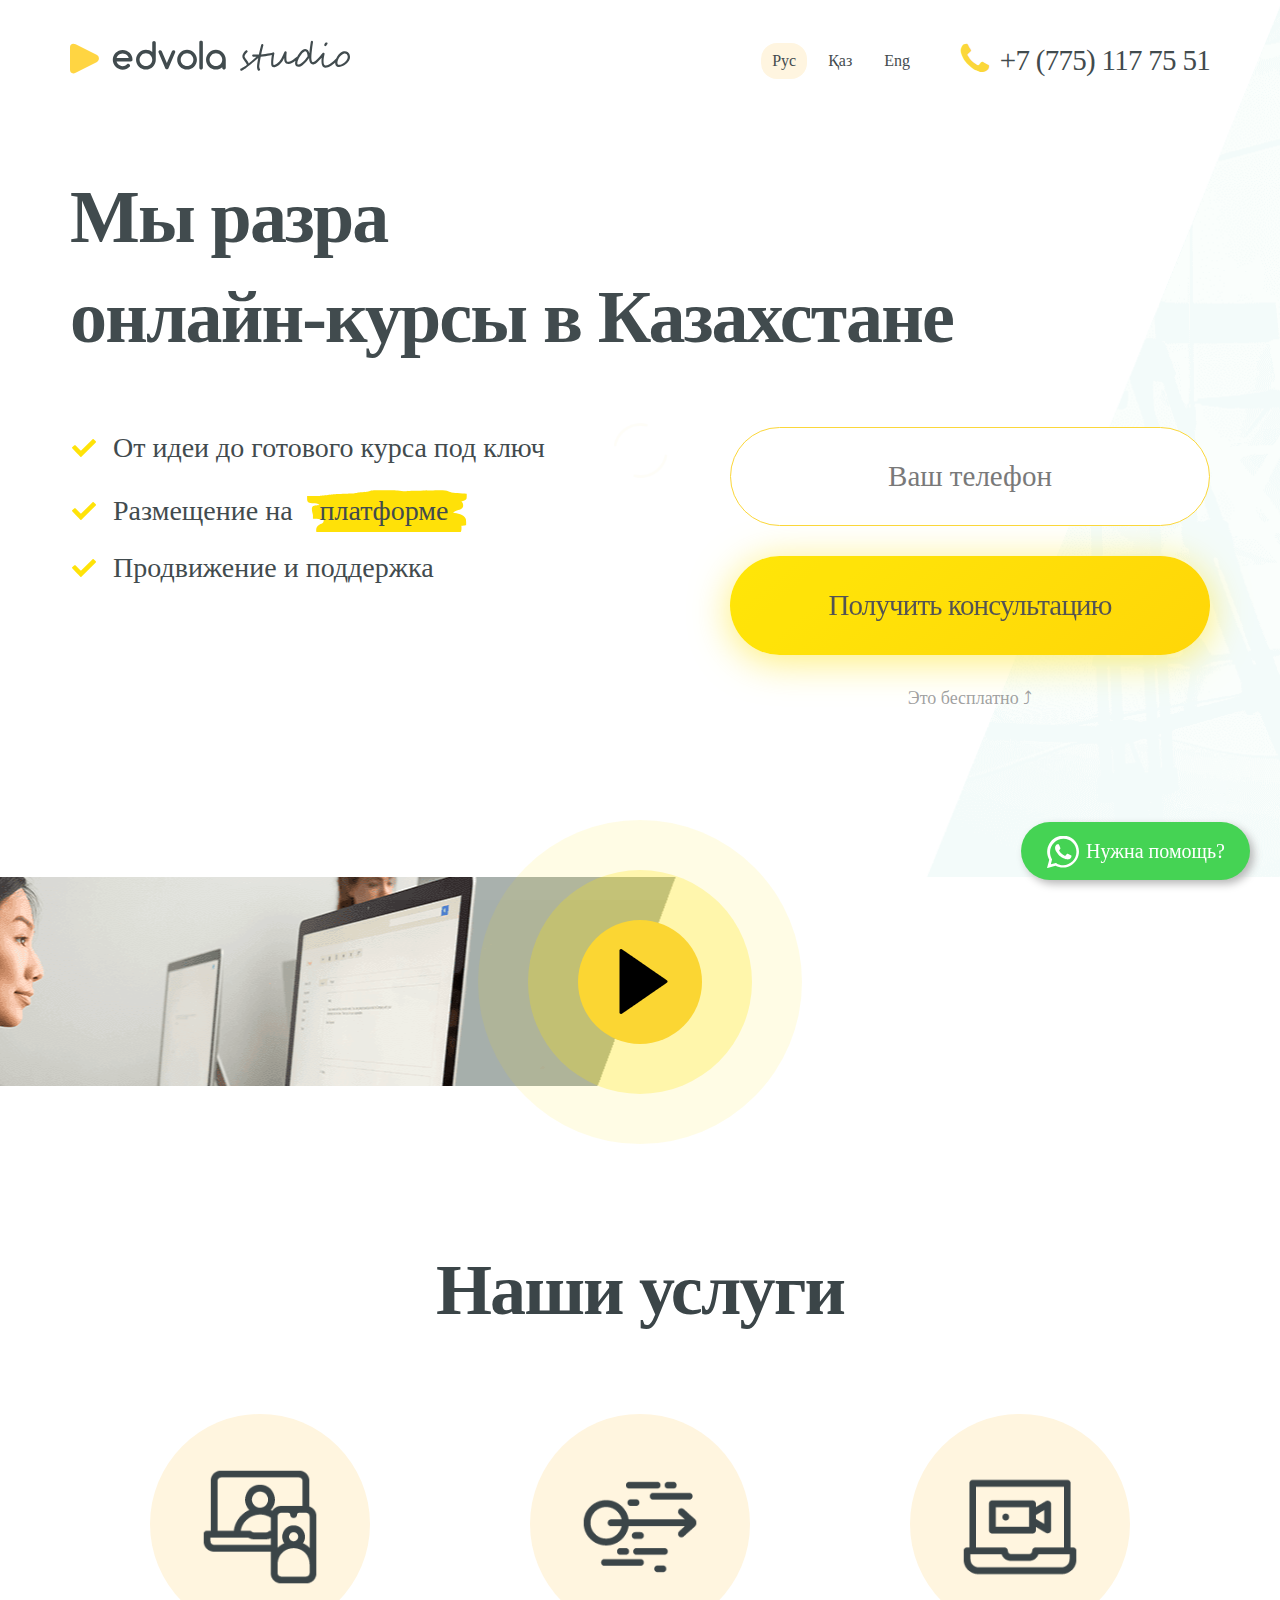
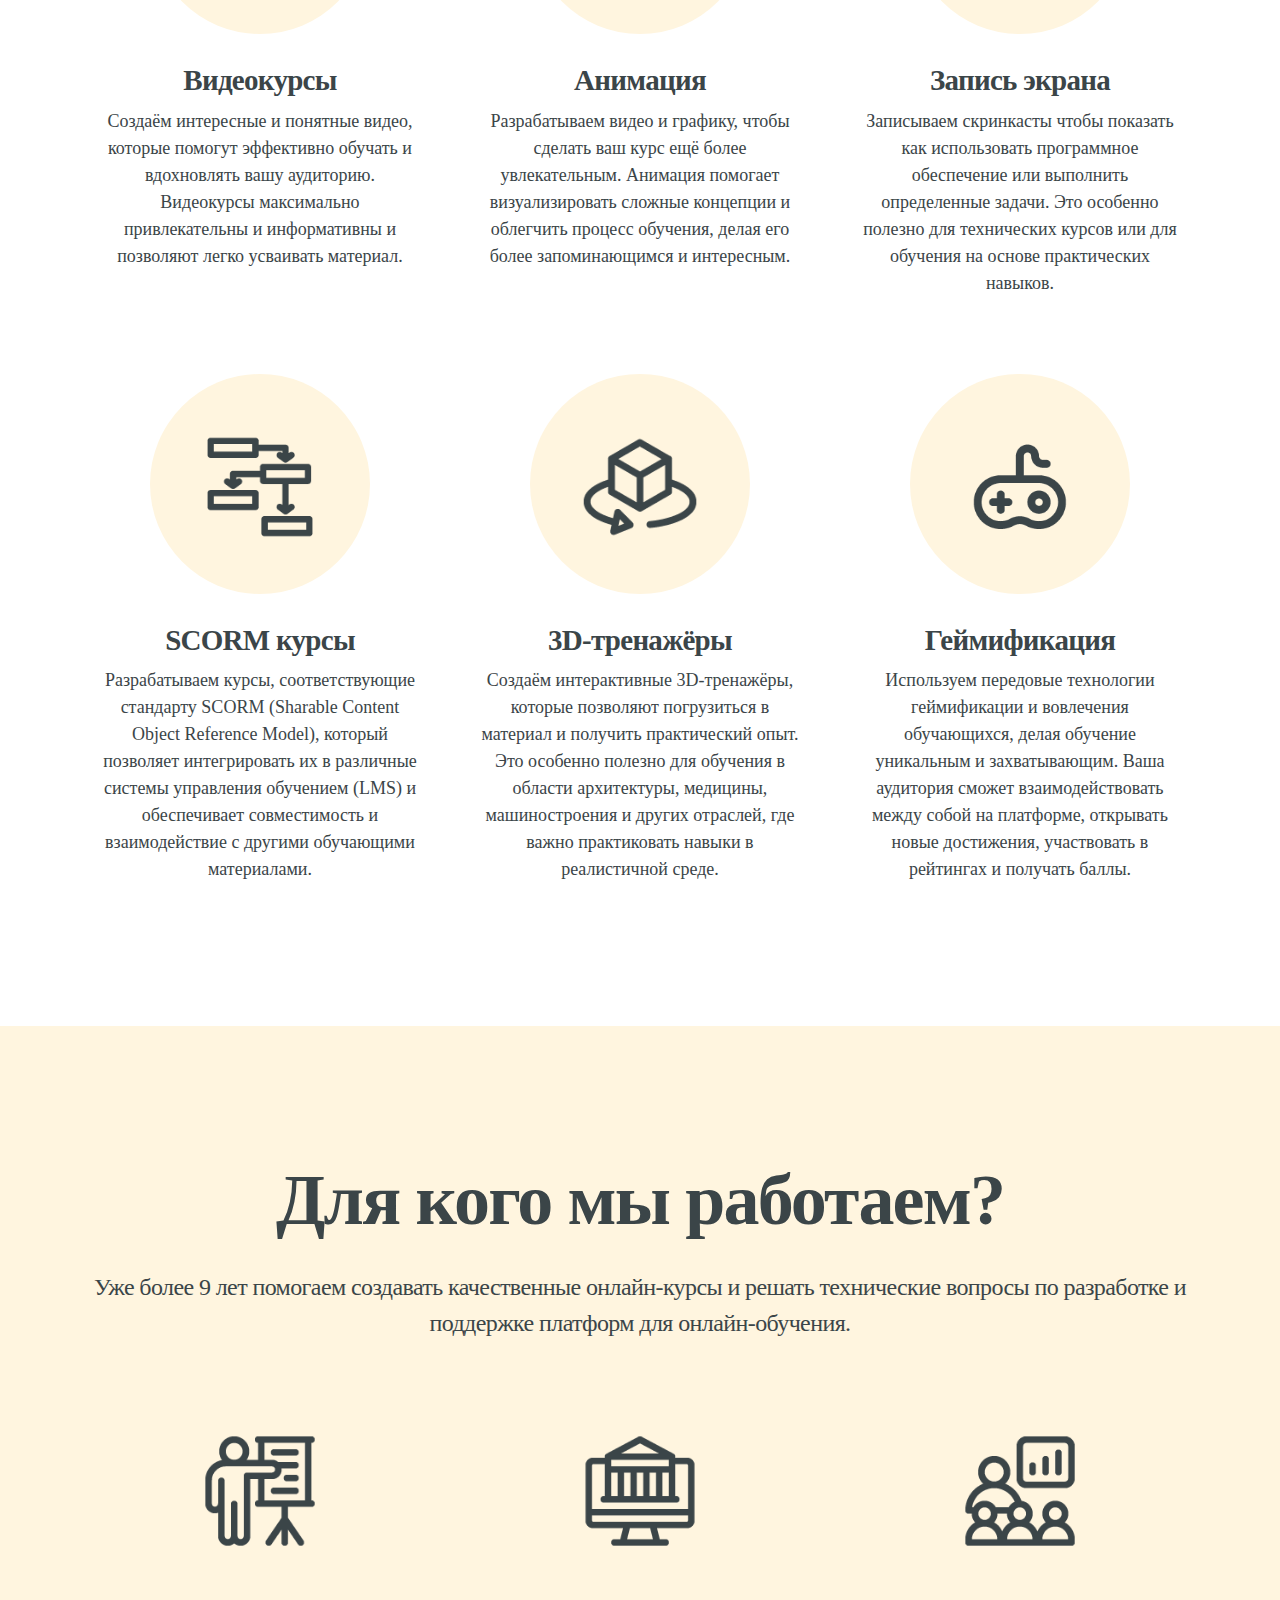
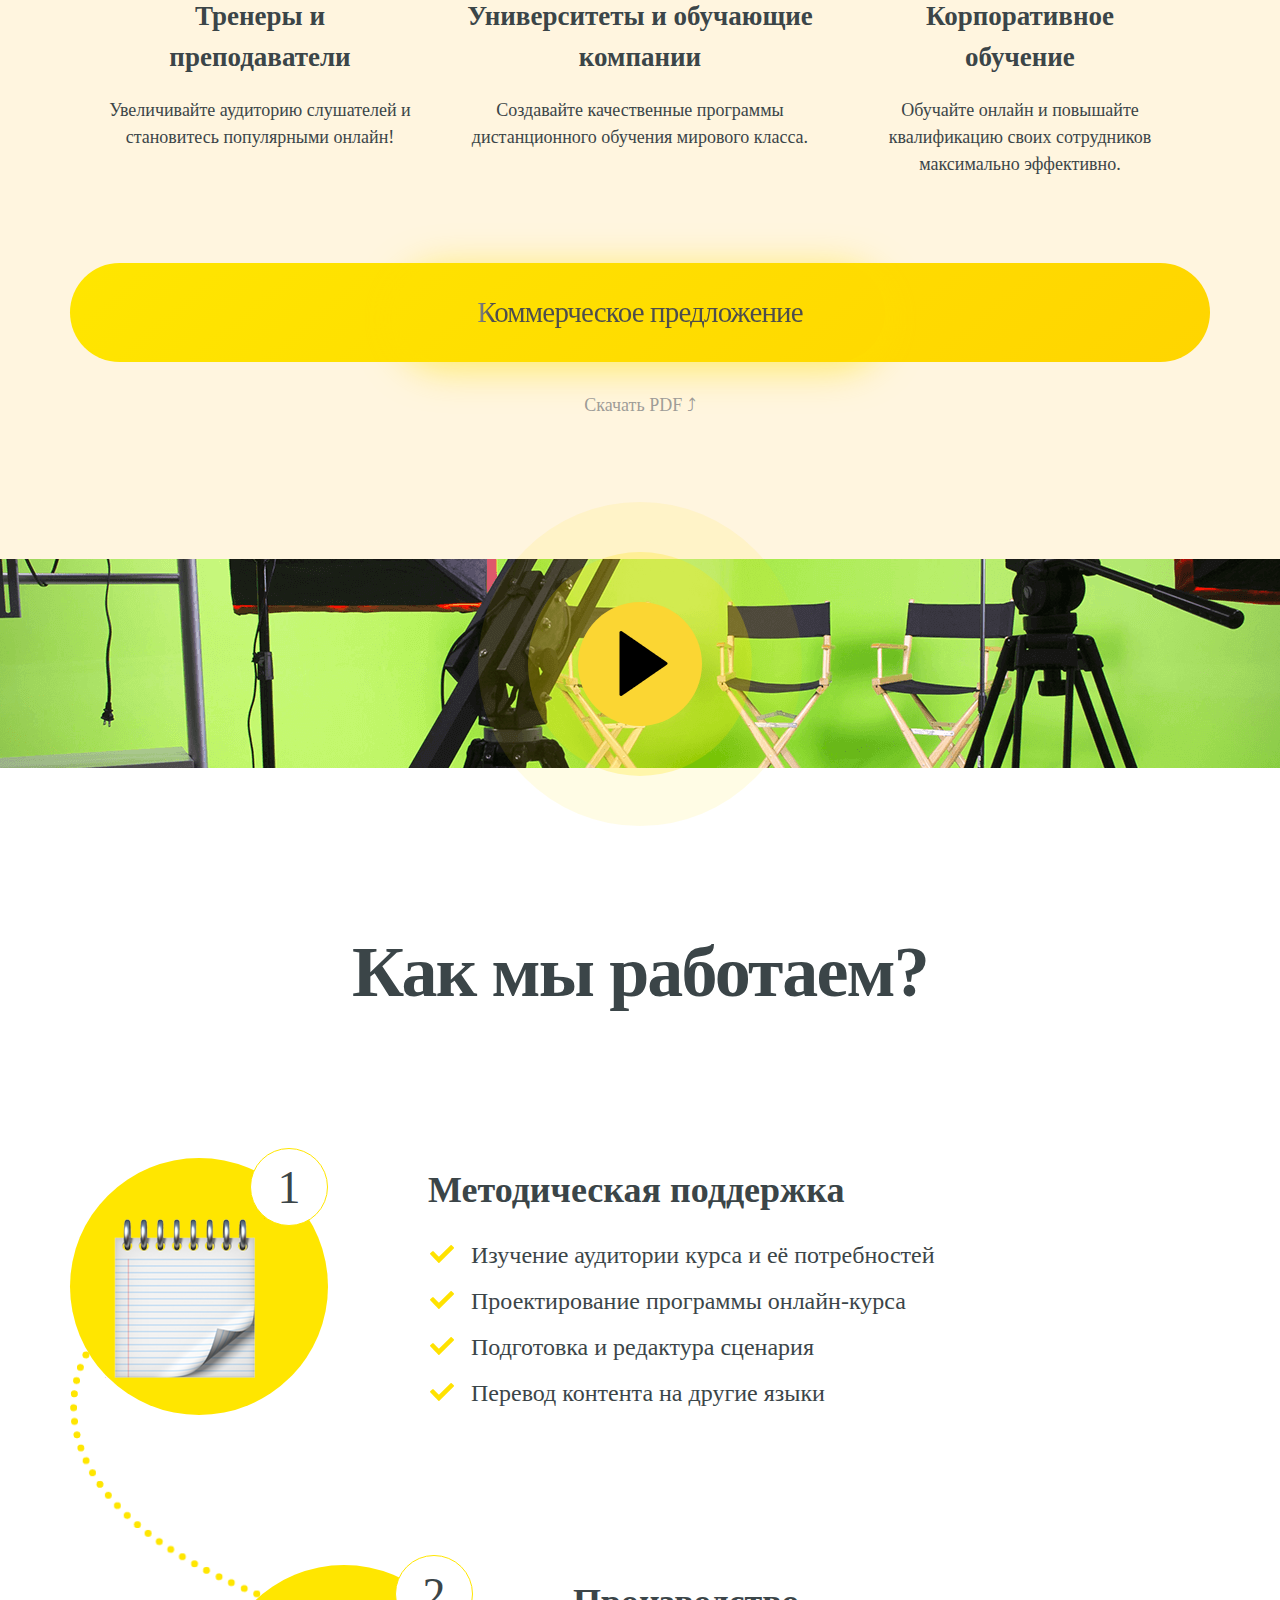
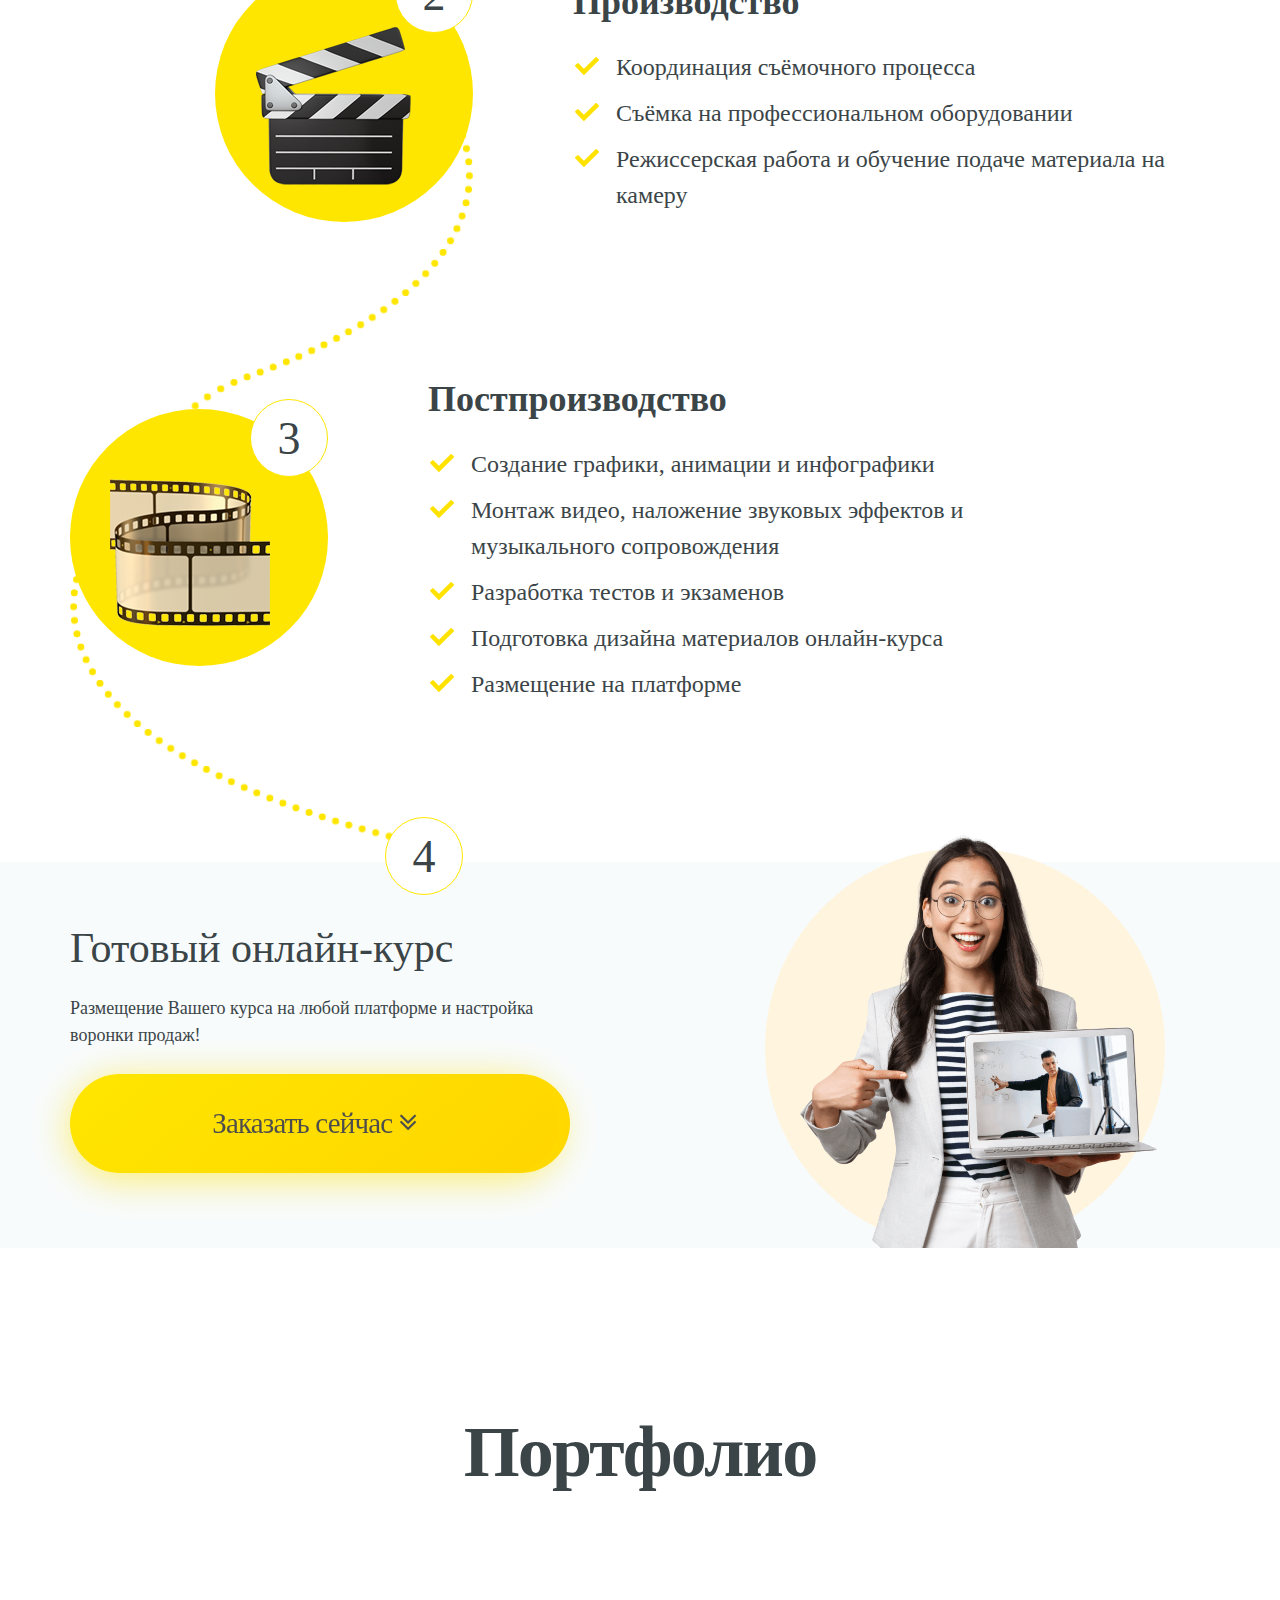
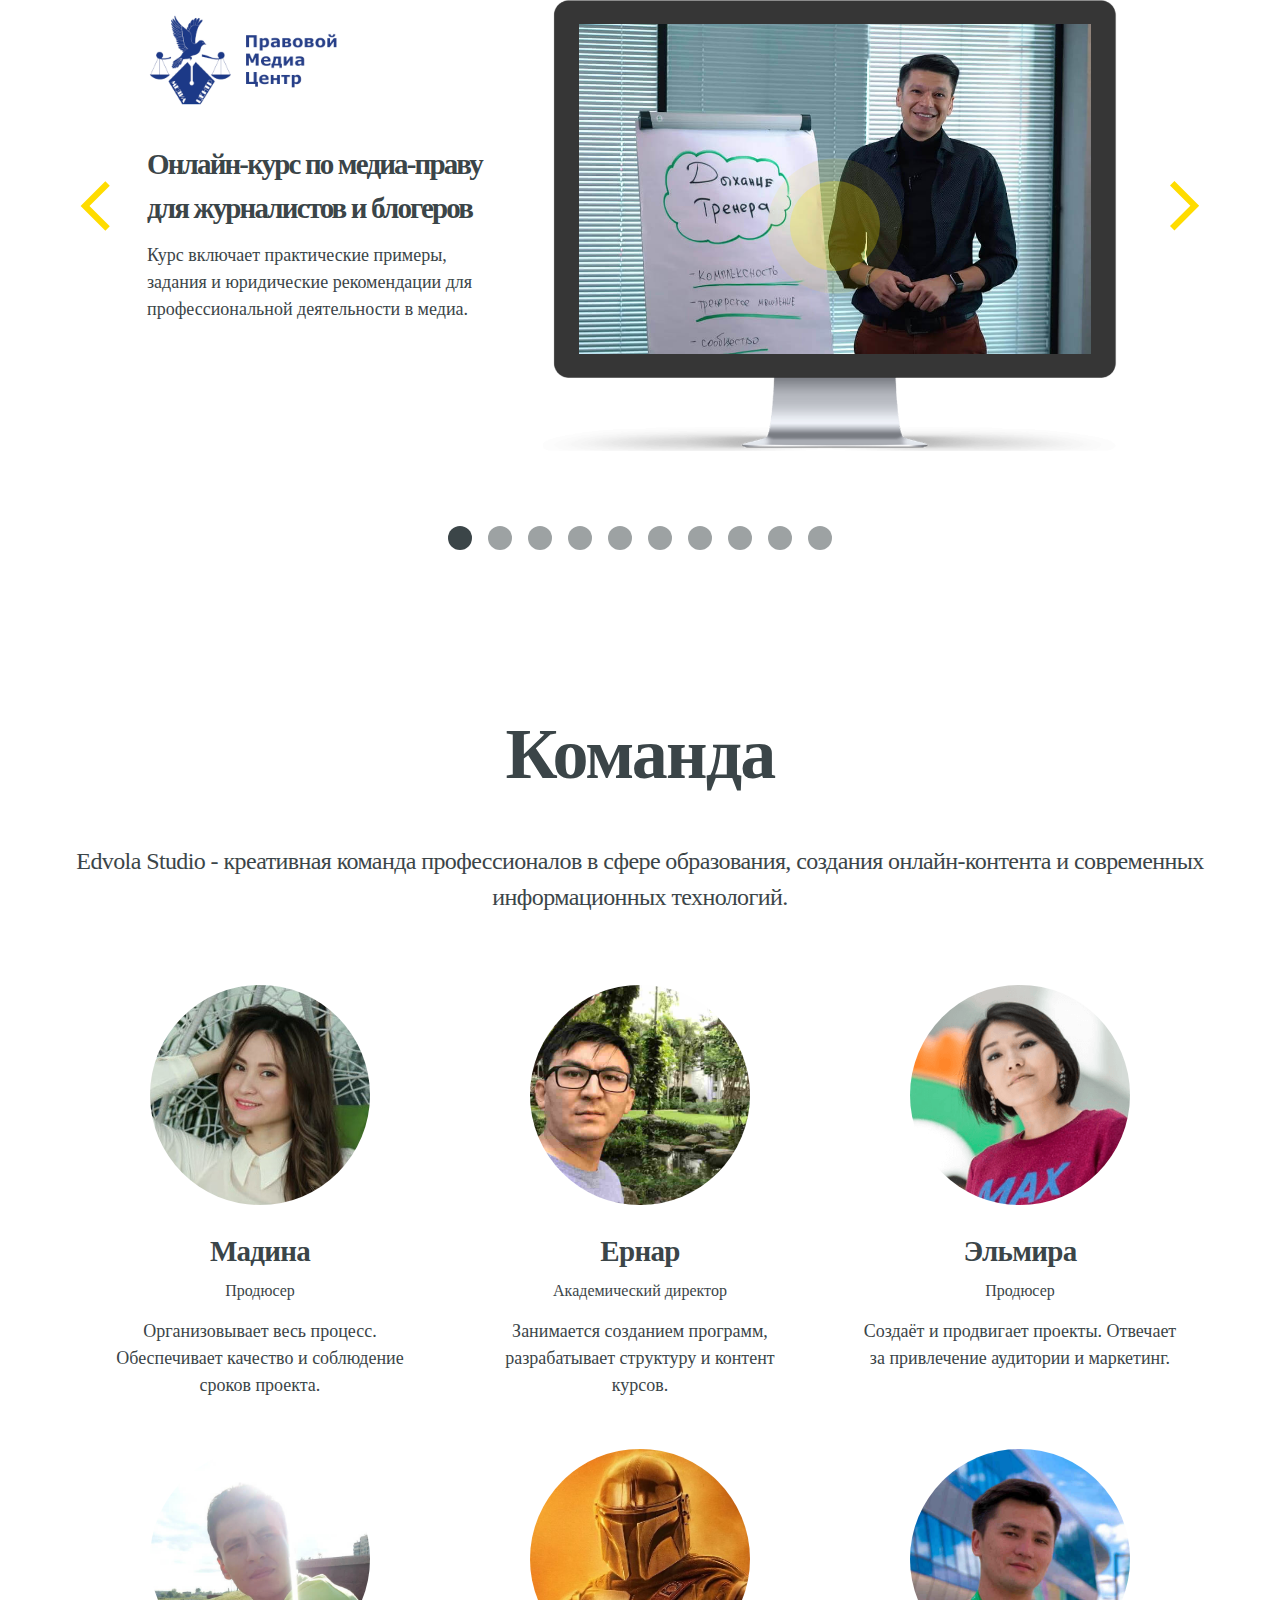
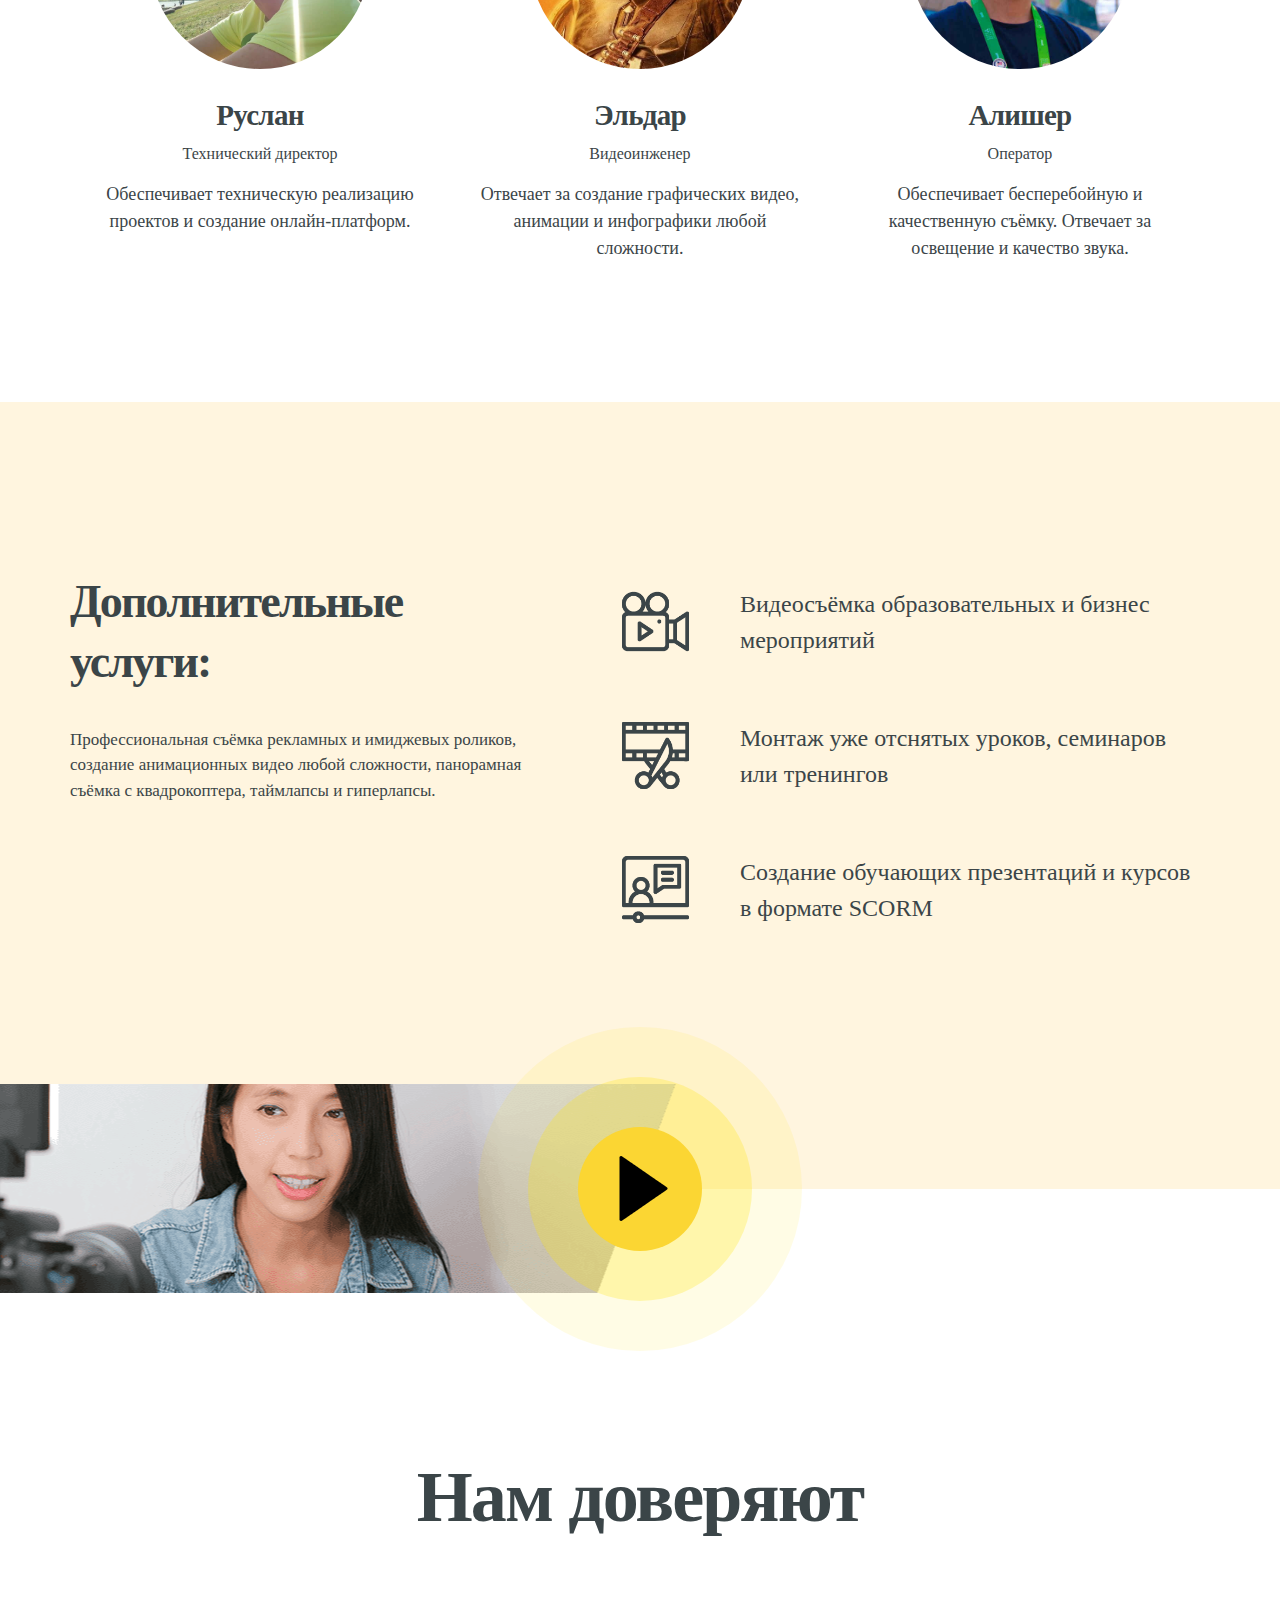
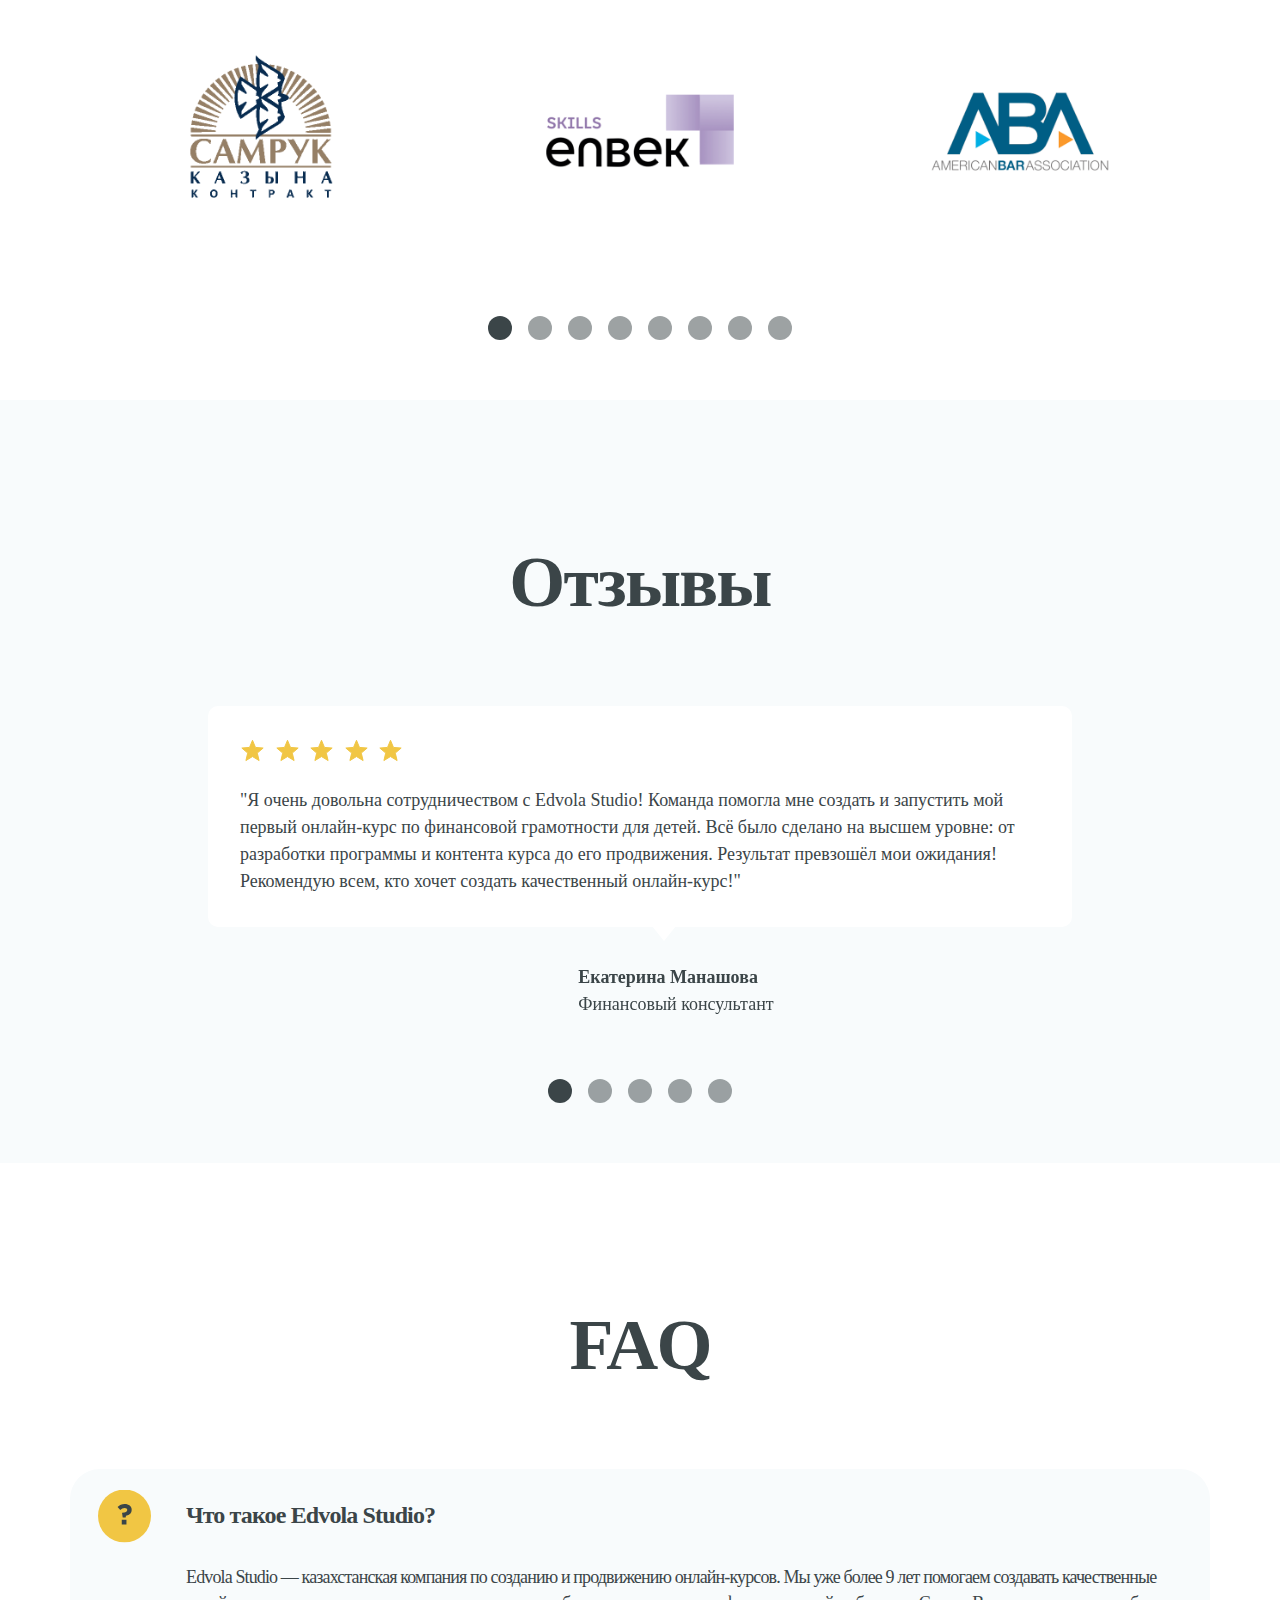
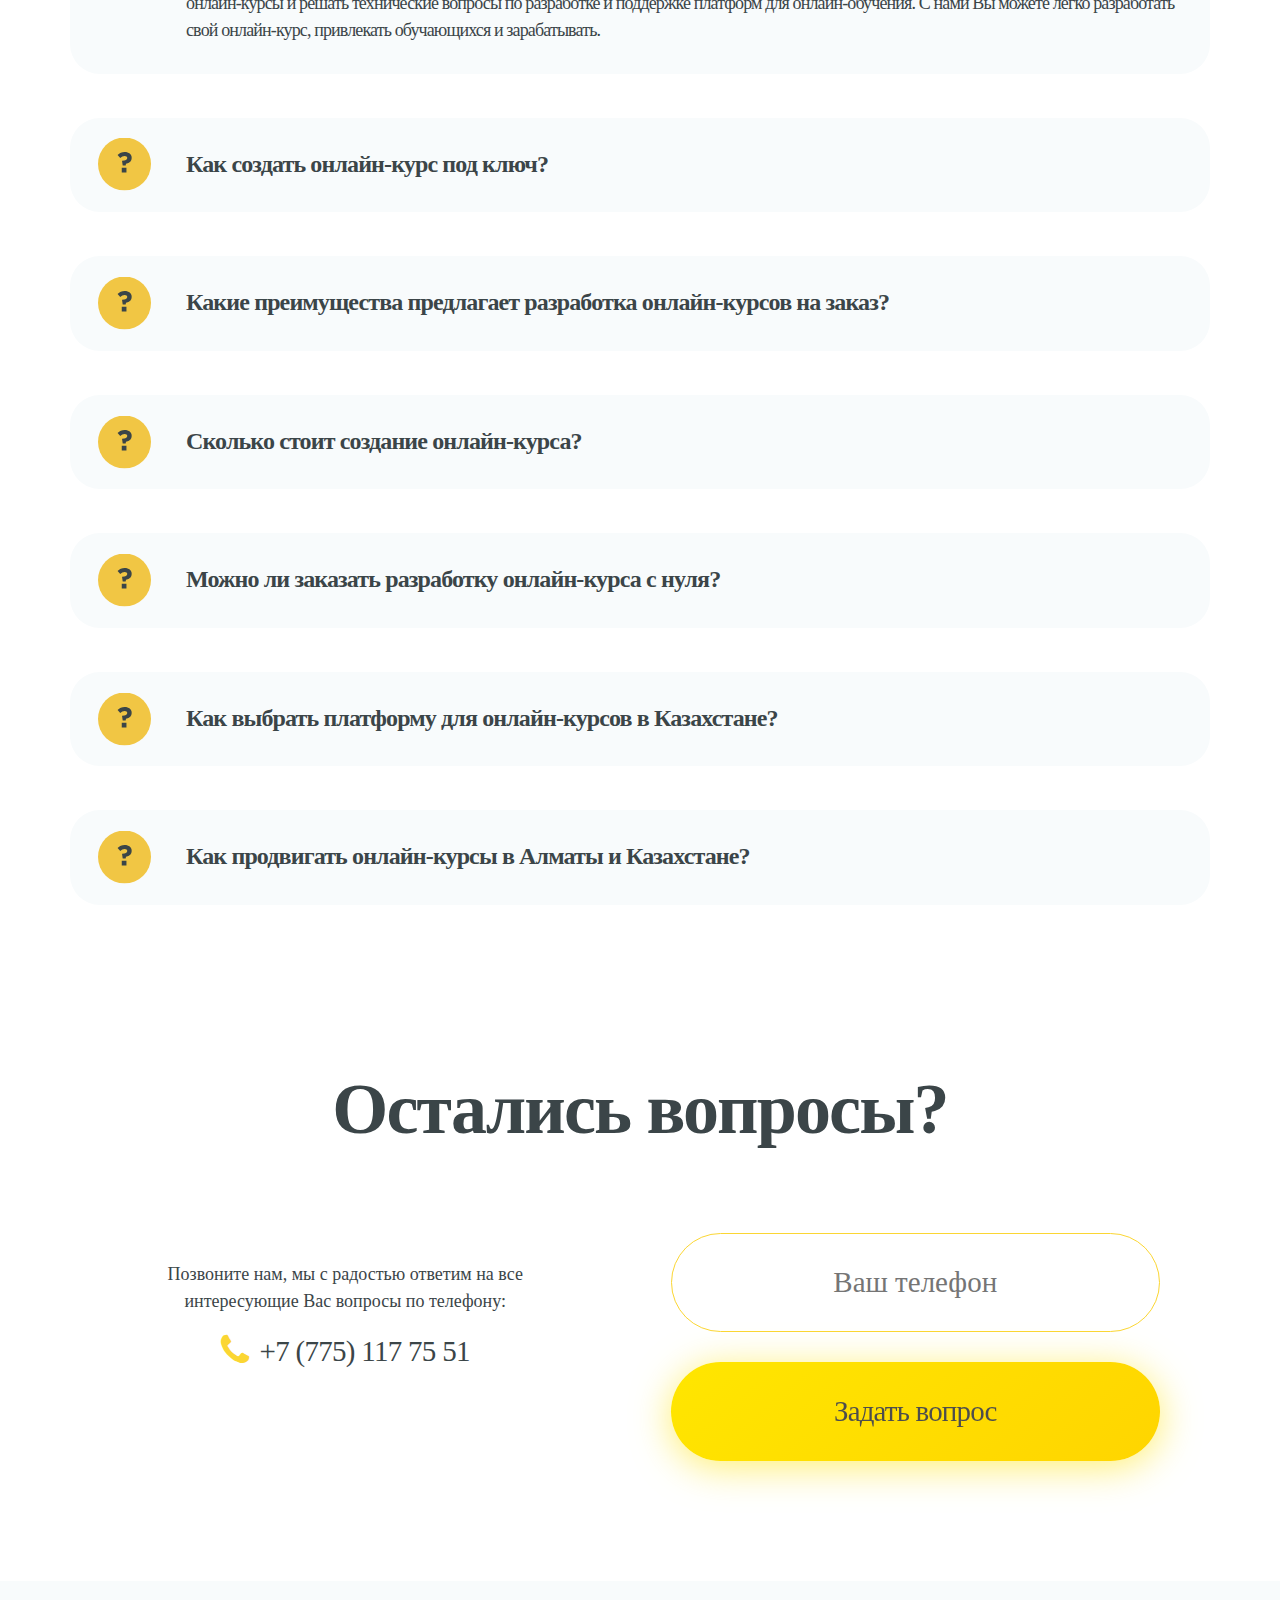
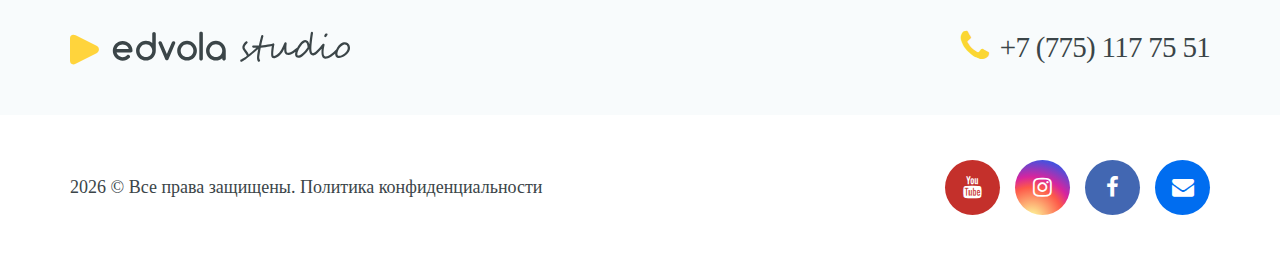
==== commit fb743b96: "fix: fixing links" ====
--- a/index.html
+++ b/index.html
@@ -205,7 +205,7 @@
 				<span></span>
 			</div>
 			<div class="services__items flex">
-				<div class="item"><a title="Видеокурсы">
+				<div class="item"><a href="#" title="Видеокурсы">
 						<div class="item__ico">
 							<img src="assets/images/virtual-event.png" class="icons_services" alt="Видеокурсы"
 								title="Видеокурсы">
@@ -218,7 +218,7 @@
 								материал.</p>
 						</div>
 					</a></div>
-				<div class="item"><a title="Анимация">
+				<div class="item"><a href="#" title="Анимация">
 						<div class="item__ico">
 							<img src="assets/images/acceleration.png" class="icons_services" alt="Анимация" title="Анимация">
 						</div>
@@ -229,7 +229,7 @@
 								интересным.</p>
 						</div>
 					</a></div>
-				<div class="item"><a title="Запись экрана">
+				<div class="item"><a href="#" title="Запись экрана">
 						<div class="item__ico">
 							<img src="assets/images/screen.png" class="icons_services" alt="Запись экрана"
 								title="Запись экрана">
@@ -243,7 +243,7 @@
 					</a></div>
 			</div><br>
 			<div class="services__items flex">
-				<div class="item"><a title="SCORM курсы">
+				<div class="item"><a href="#" title="SCORM курсы">
 						<!--href="#modal__team-1"-->
 						<div class="item__ico">
 							<img src="assets/images/plan.png" class="icons_services" alt="SCORM курсы" title="SCORM курсы">
@@ -255,7 +255,7 @@
 								совместимость и взаимодействие с другими обучающими материалами.</p>
 						</div>
 					</a></div>
-				<div class="item"><a title="3D-тренажёры">
+				<div class="item"><a href="#" title="3D-тренажёры">
 						<div class="item__ico">
 							<img src="assets/images/3d-view (1).png" class="icons_services" alt="3D-тренажёры"
 								title="3D-тренажёры">
@@ -267,7 +267,7 @@
 								машиностроения и других отраслей, где важно практиковать навыки в реалистичной среде.</p>
 						</div>
 					</a></div>
-				<div class="item"><a title="AR-VR технологии">
+				<div class="item"><a href="#" title="AR-VR технологии">
 						<div class="item__ico">
 							<img src="assets/images/gamification_6570640.png" class="icons_services" alt="AR-VR технологии"
 								title="AR-VR технологии">
@@ -599,7 +599,7 @@
 					современных информационных технологий.</span>
 			</div>
 			<div class="team__items flex">
-				<div class="item"><a title="Мадина">
+				<div class="item"><a href="#" title="Мадина">
 						<div class="item__ico"
 							style='background: url("assets/images/team-2.jpg");background-size: cover;background-position: center;'>
 						</div>
@@ -609,7 +609,7 @@
 							<p>Организовывает весь процесс. Обеспечивает качество и соблюдение сроков проекта.</p>
 						</div>
 					</a></div>
-				<div class="item"><a title="Ернар">
+				<div class="item"><a href="#" title="Ернар">
 						<div class="item__ico"
 							style='background: url("assets/images/team-4.jpg");background-size: cover;background-position: center;'>
 						</div>
@@ -619,7 +619,7 @@
 							<p>Занимается созданием программ, разрабатывает структуру и контент курсов.</p>
 						</div>
 					</a></div>
-				<div class="item"><a title="Эльмира">
+				<div class="item"><a href="#" title="Эльмира">
 						<div class="item__ico"
 							style='background: url("assets/images/team-3.jpg");background-size: cover;background-position: center;'>
 						</div>
@@ -631,7 +631,7 @@
 					</a></div>
 			</div>
 			<div class="team__items flex">
-				<div class="item"><a title="Руслан">
+				<div class="item"><a href="#" title="Руслан">
 						<!--href="#modal__team-1"-->
 						<div class="item__ico"
 							style='background: url("assets/images/team-1.jpg");background-size: cover;background-position: center;'>
@@ -642,7 +642,7 @@
 							<p>Обеспечивает техническую реализацию проектов и создание онлайн-платформ.</p>
 						</div>
 					</a></div>
-				<div class="item"><a title="Ксения">
+				<div class="item"><a href="#" title="Ксения">
 						<div class="item__ico"
 							style='background: url("assets/images/team-5.jpg");background-size: cover;background-position: center;'>
 						</div>
@@ -652,7 +652,7 @@
 							<p>Отвечает за создание графических видео, анимации и инфографики любой сложности.</p>
 						</div>
 					</a></div>
-				<div class="item"><a title="Алишер">
+				<div class="item"><a href="#" title="Алишер">
 						<div class="item__ico"
 							style='background: url("assets/images/team-6.jpg");background-size: cover;background-position: center;'>
 						</div>
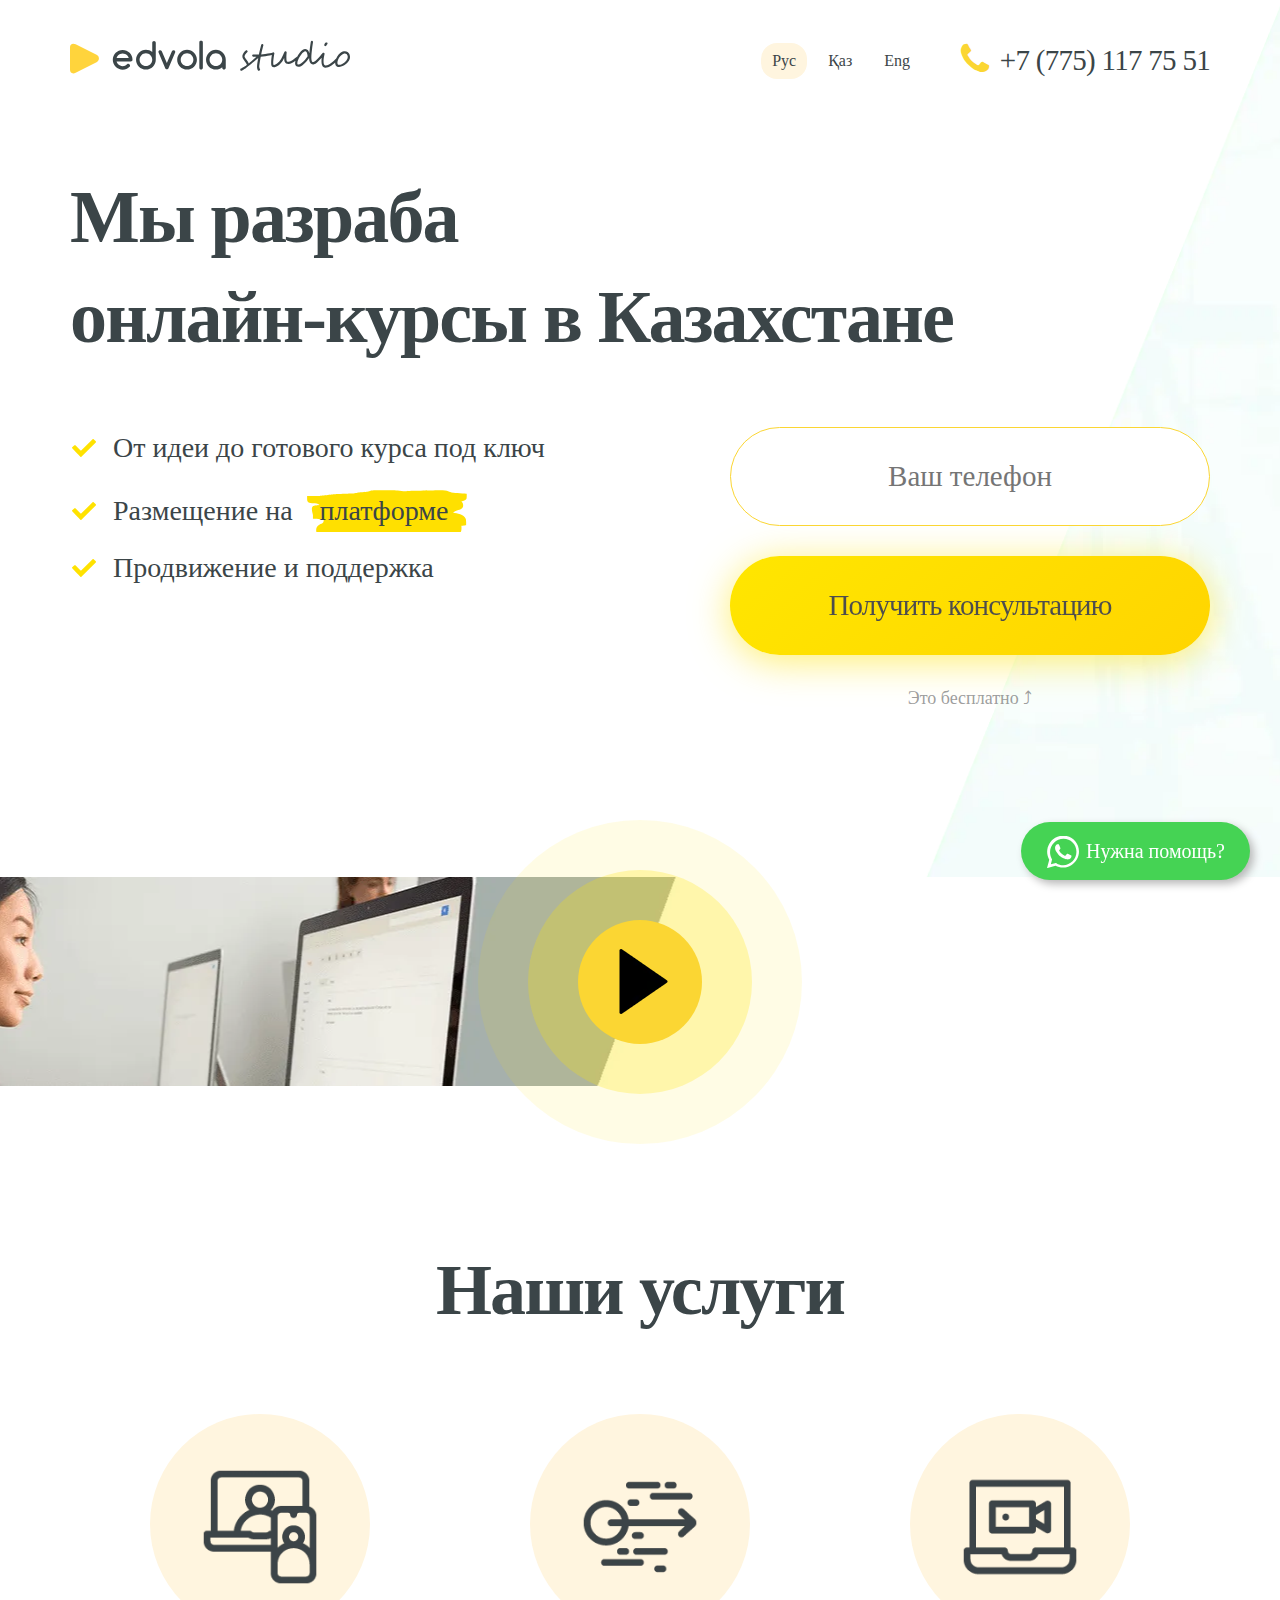
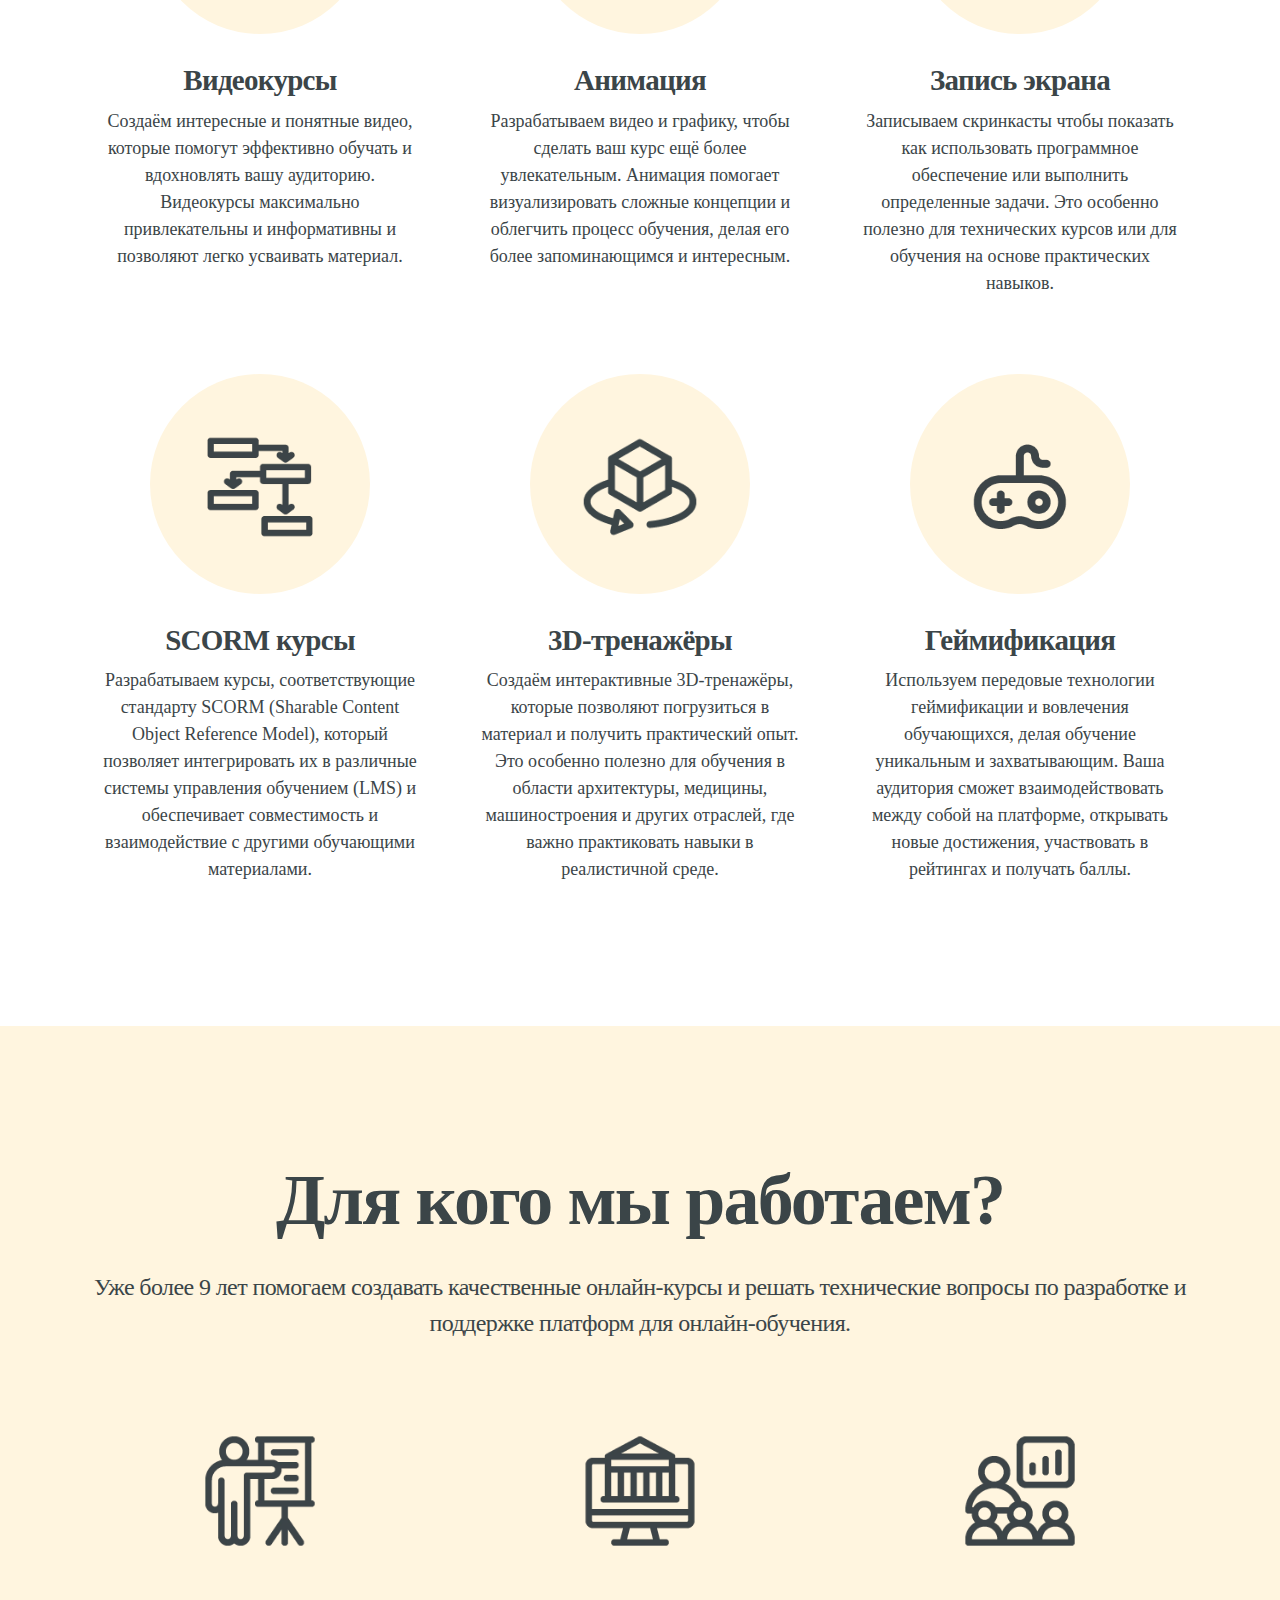
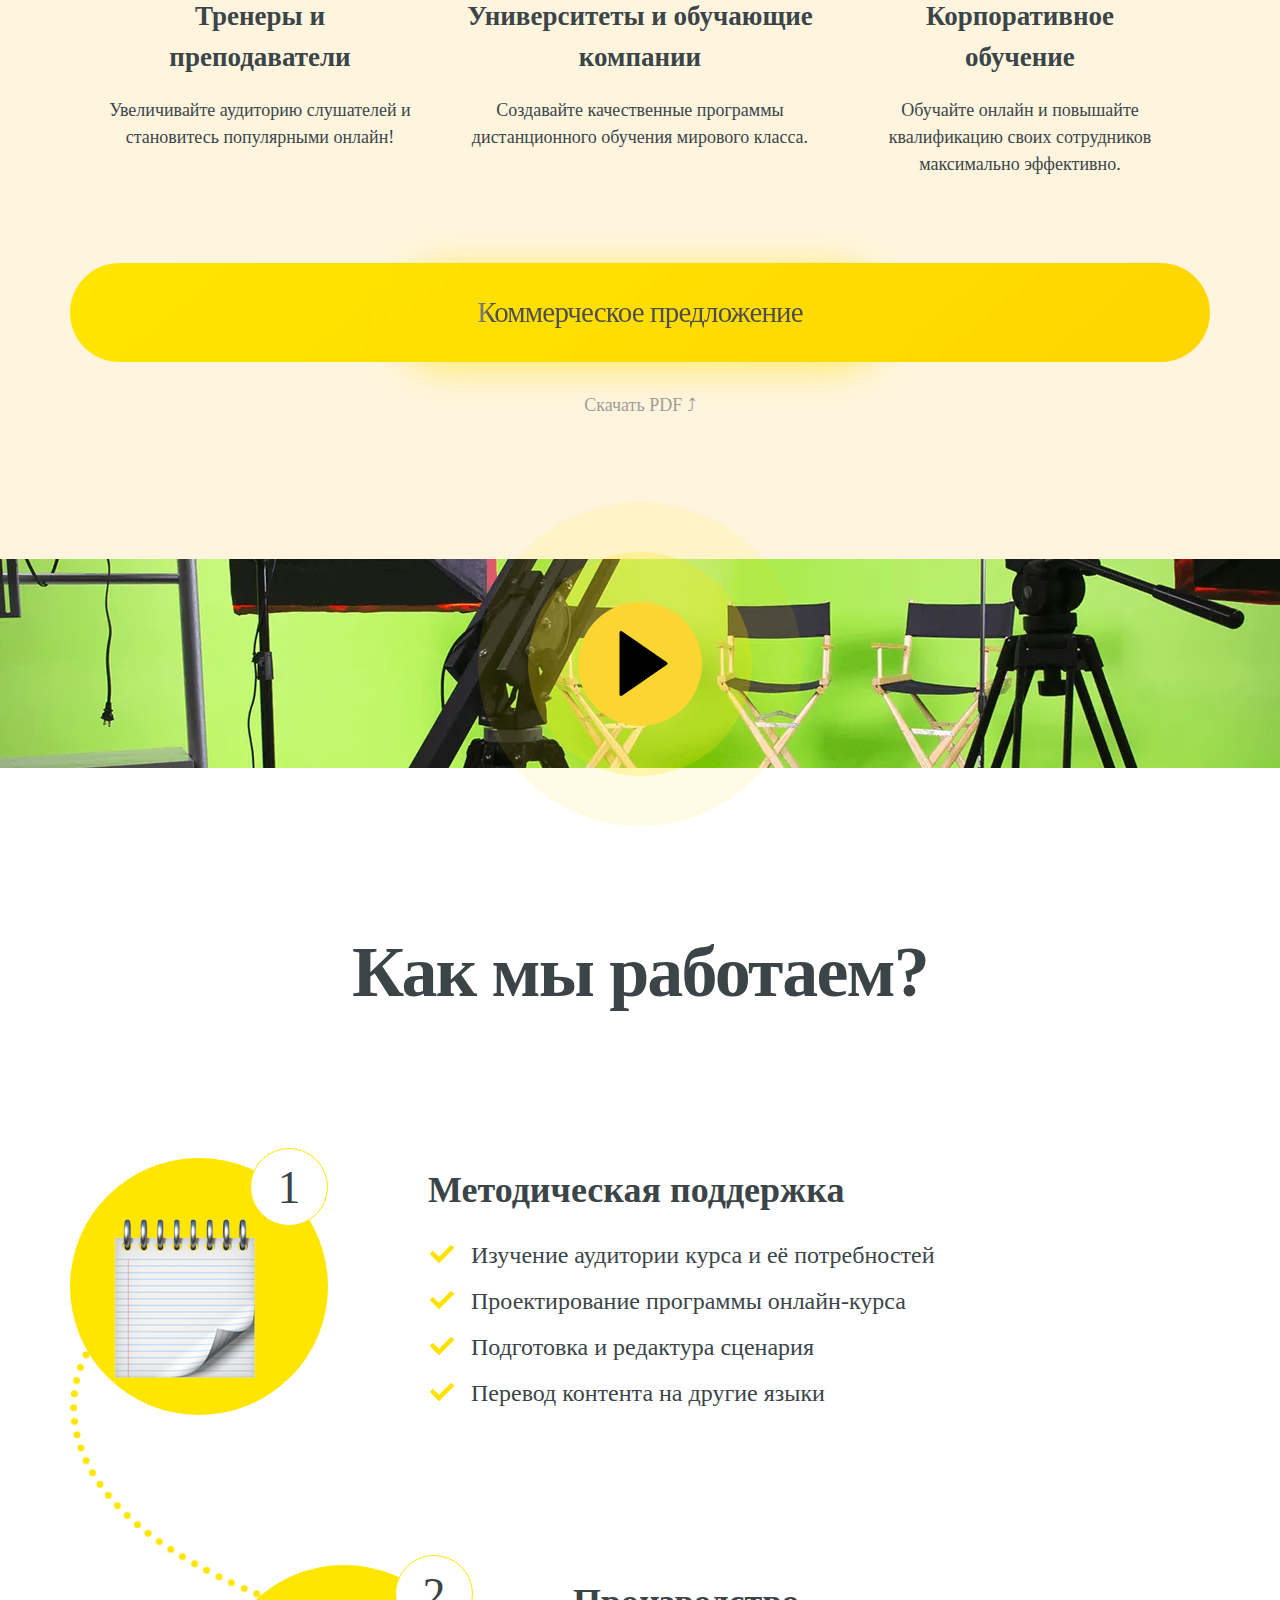
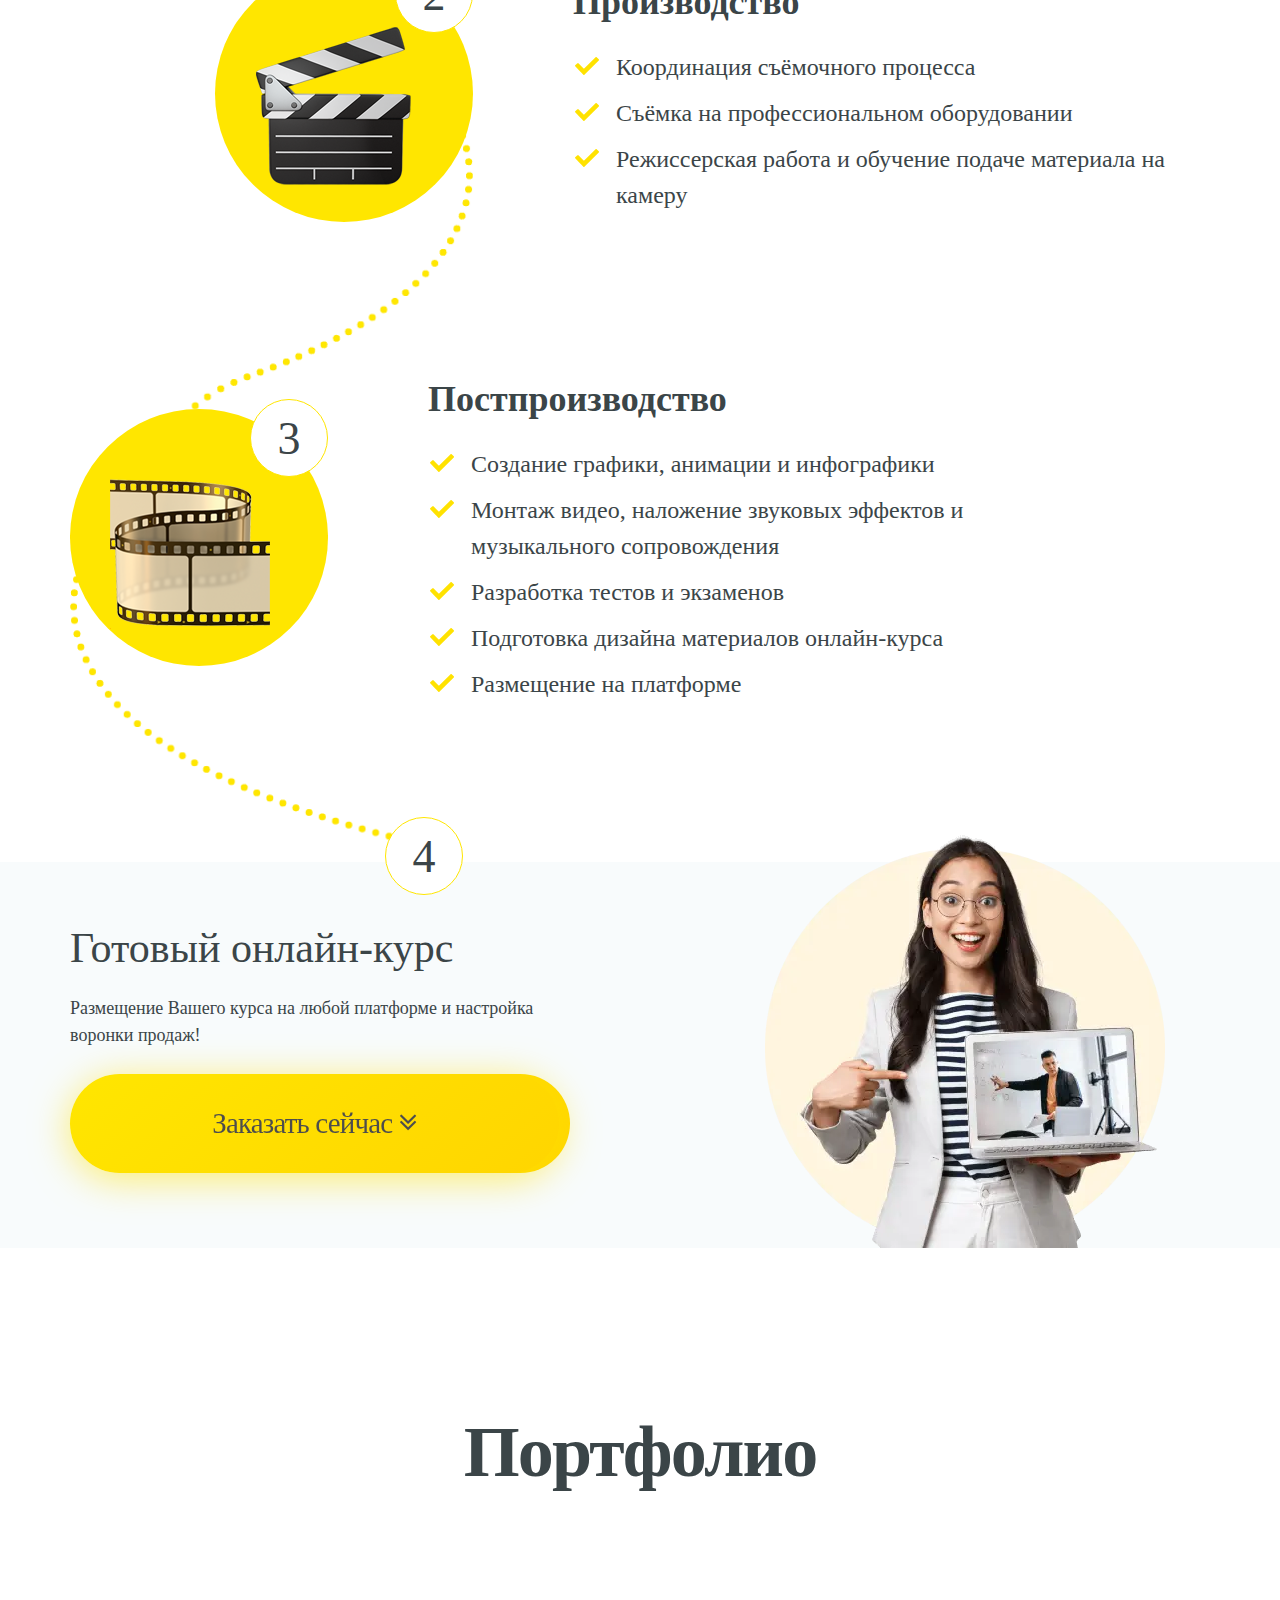
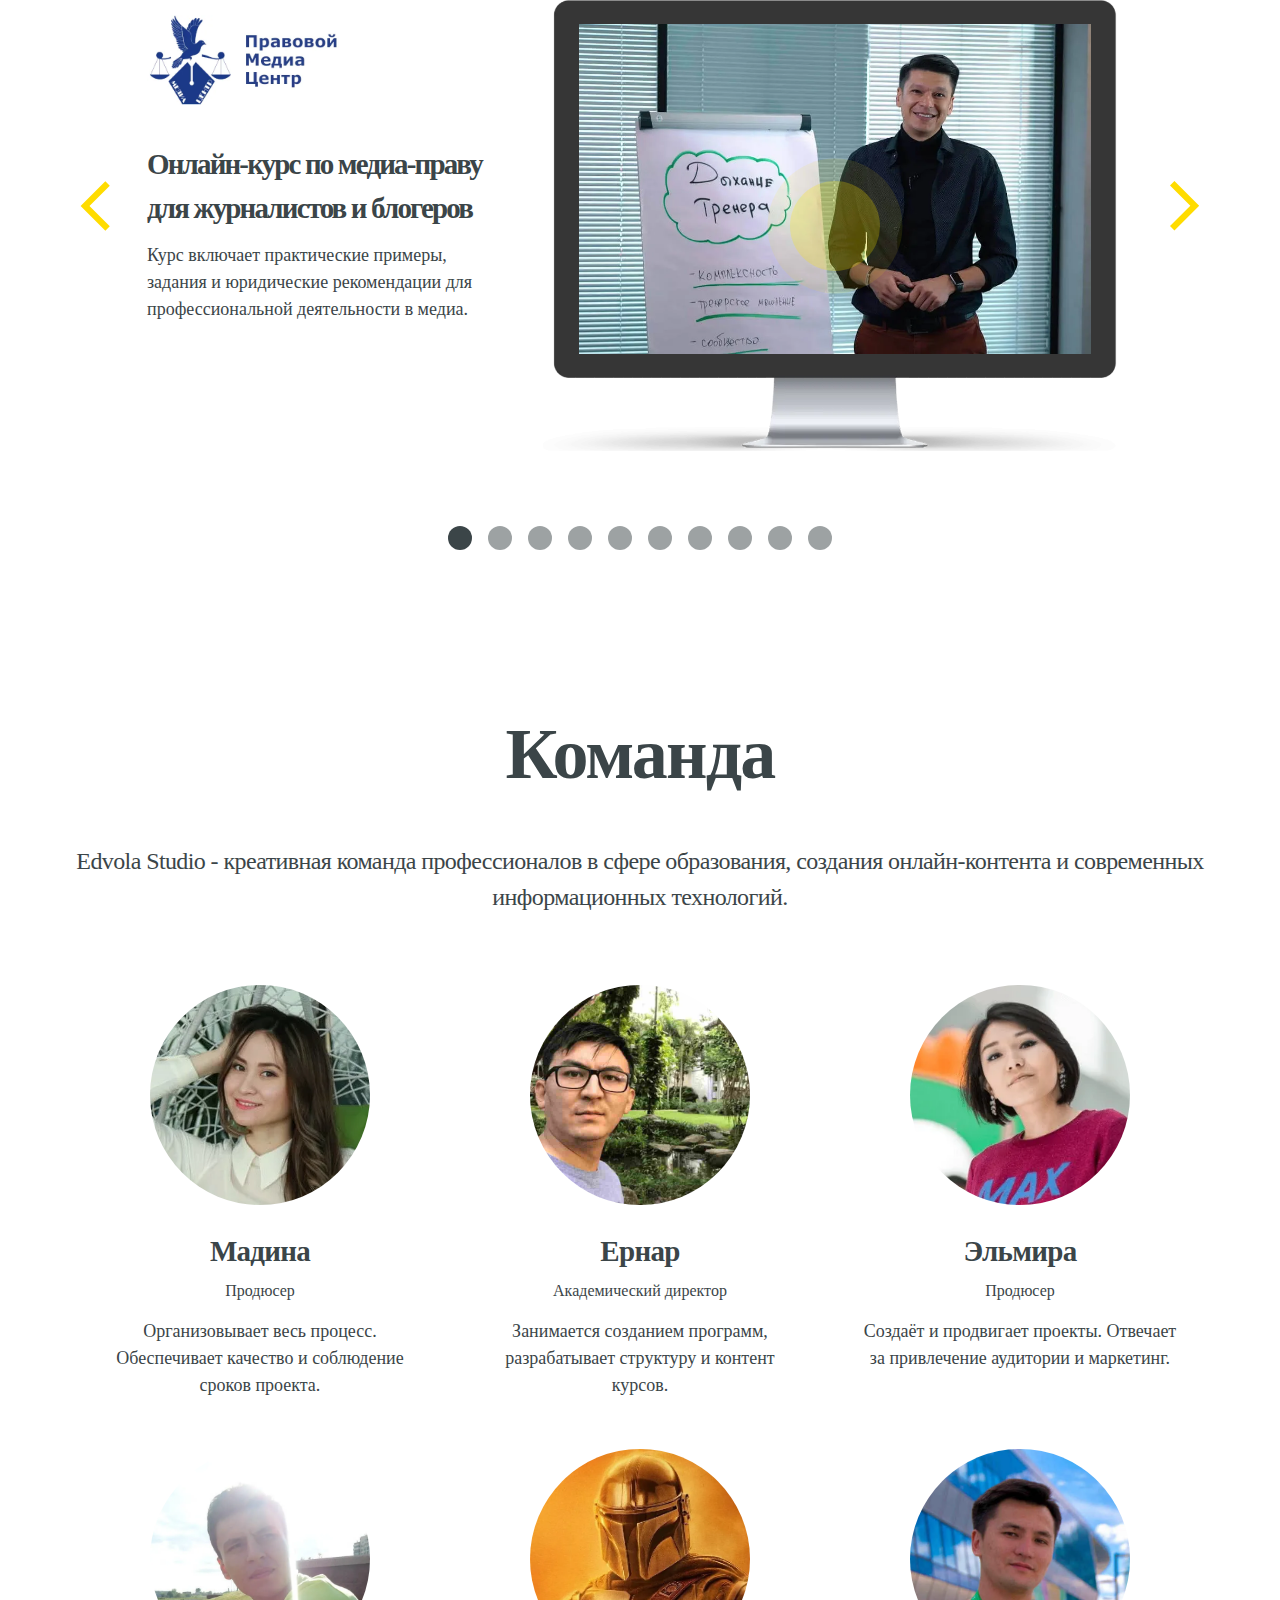
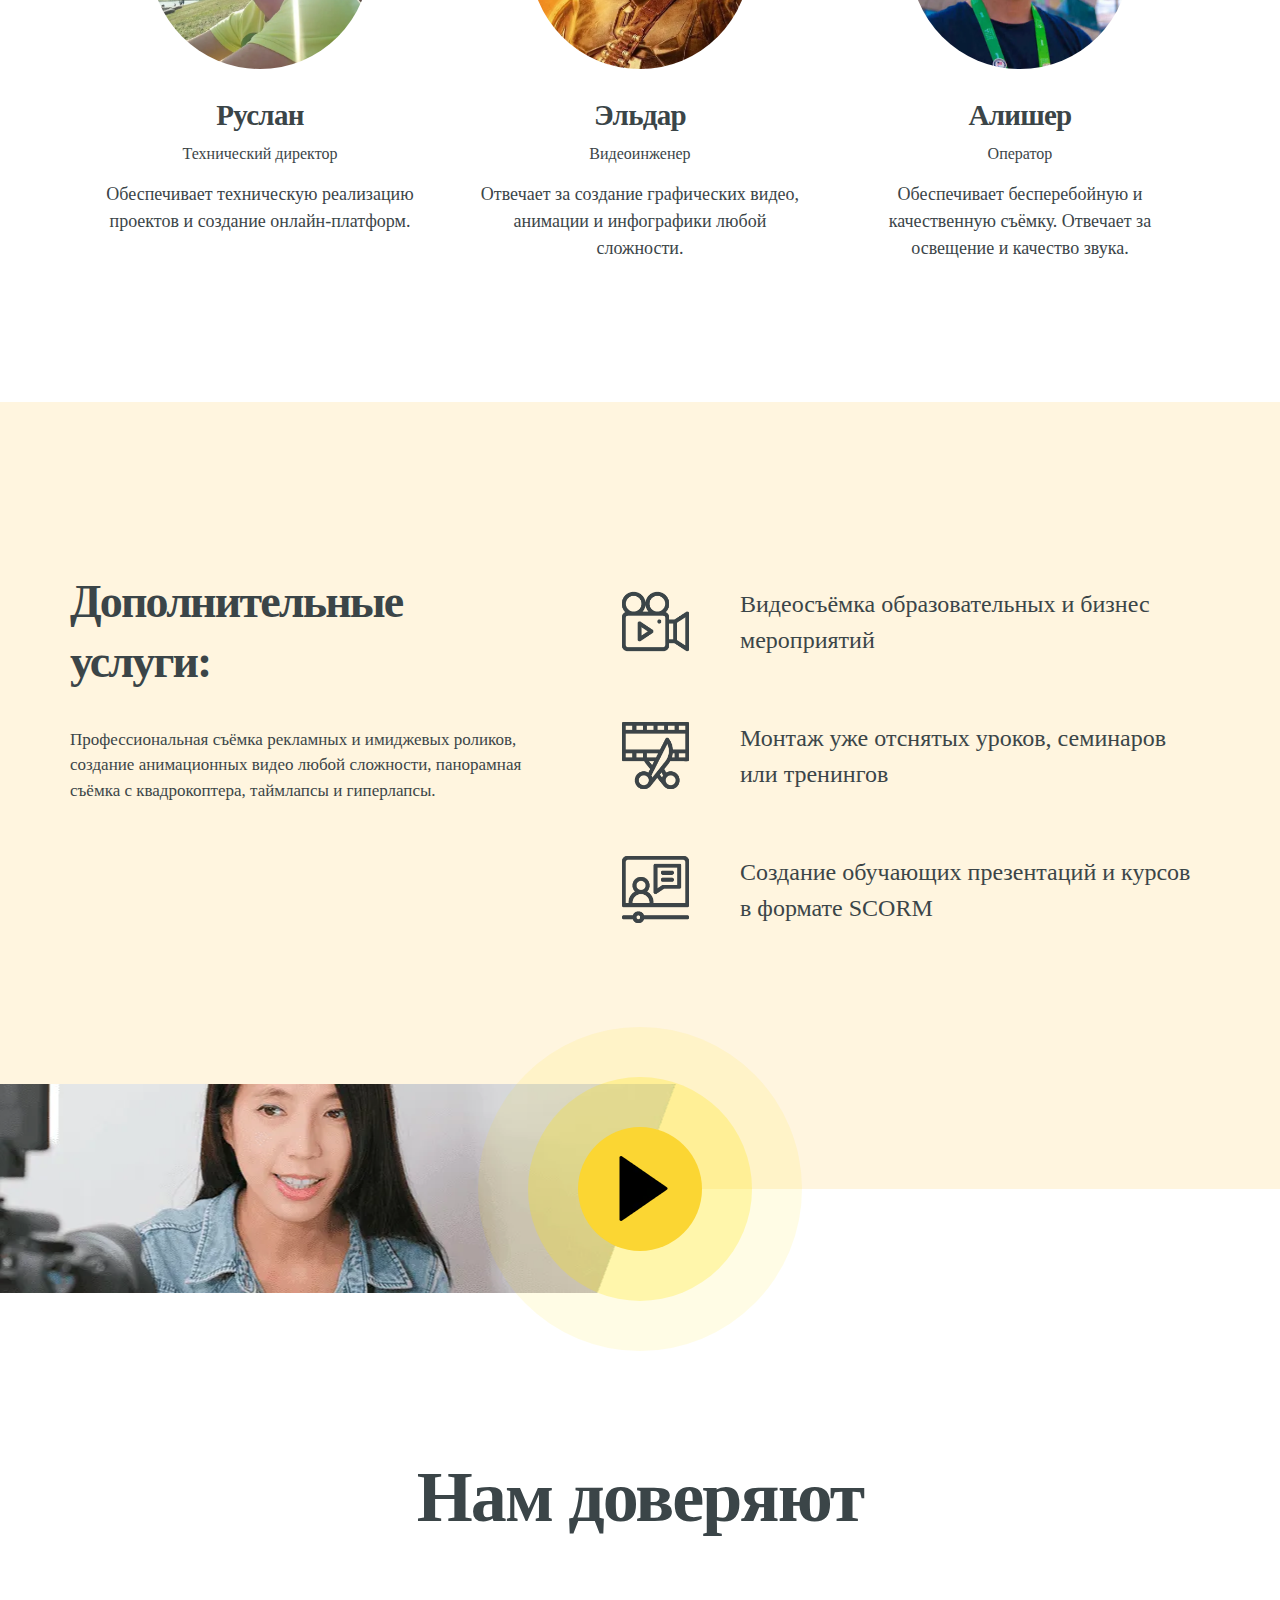
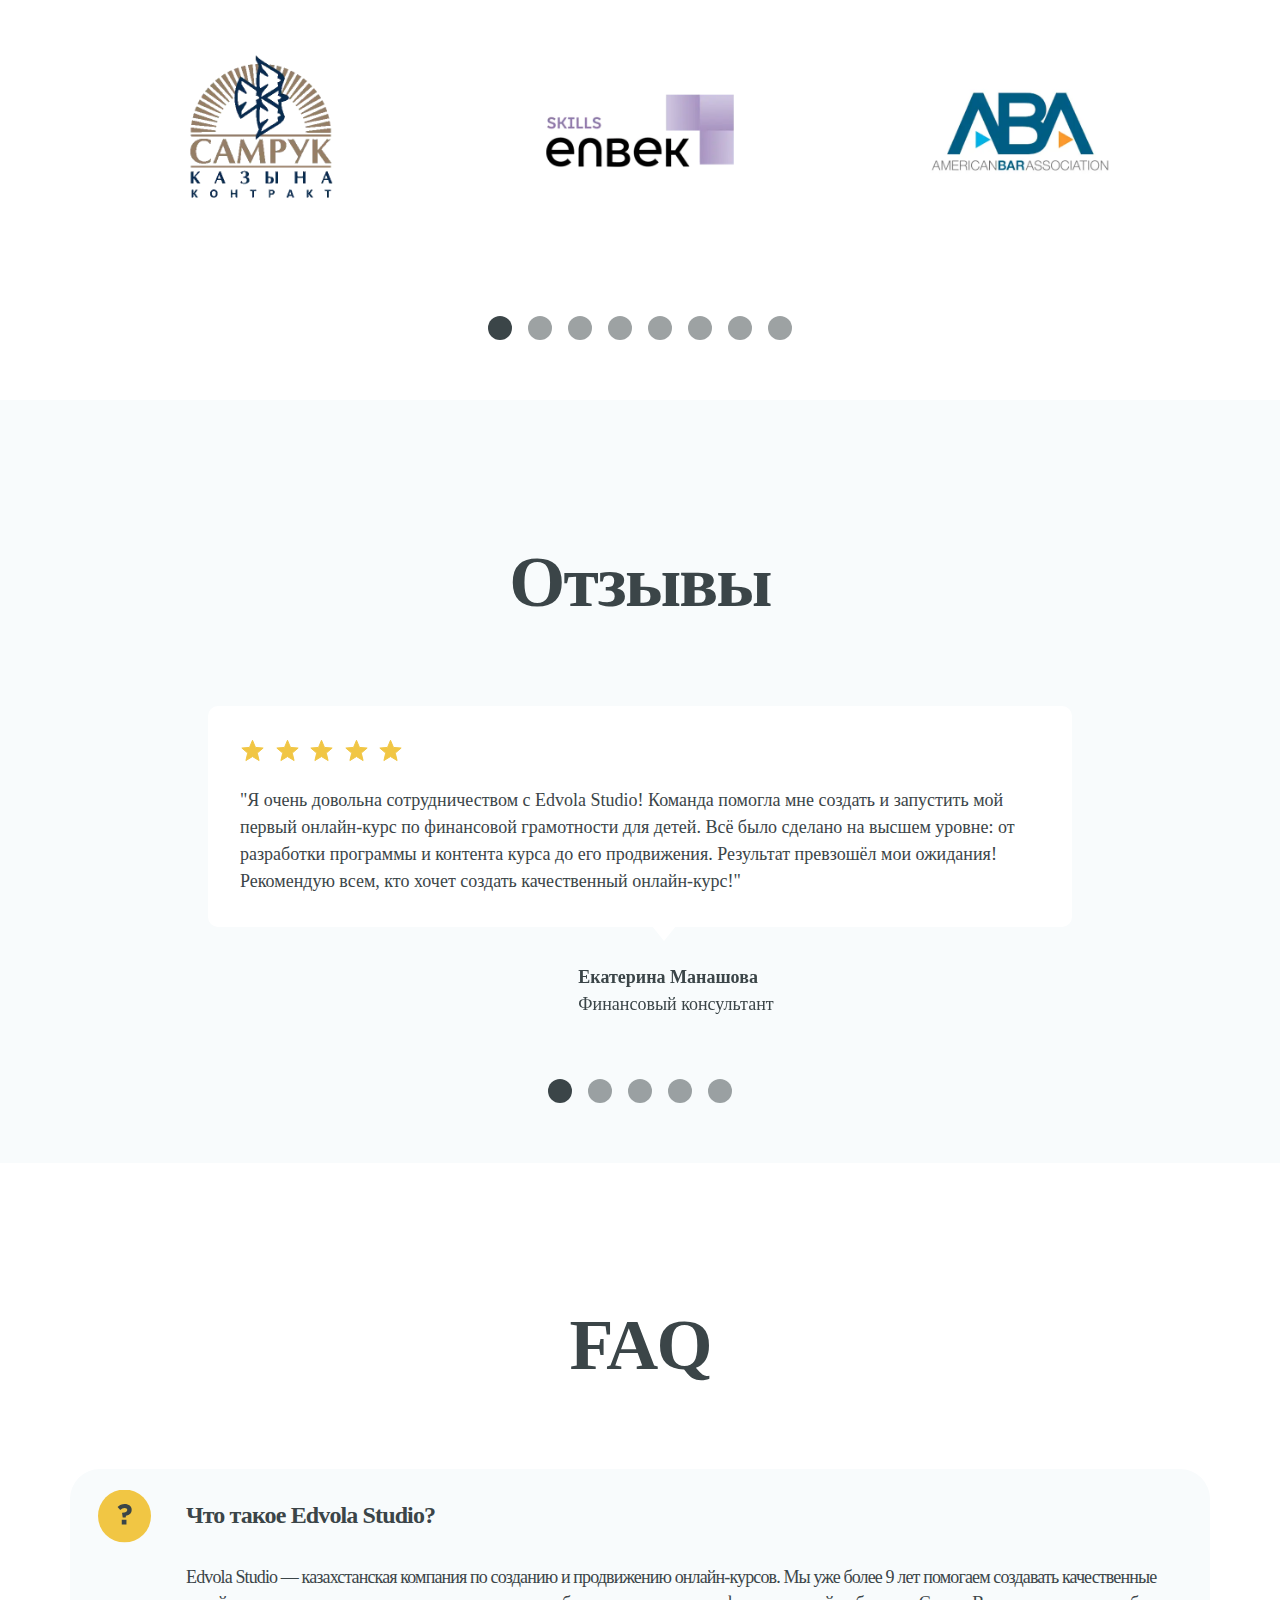
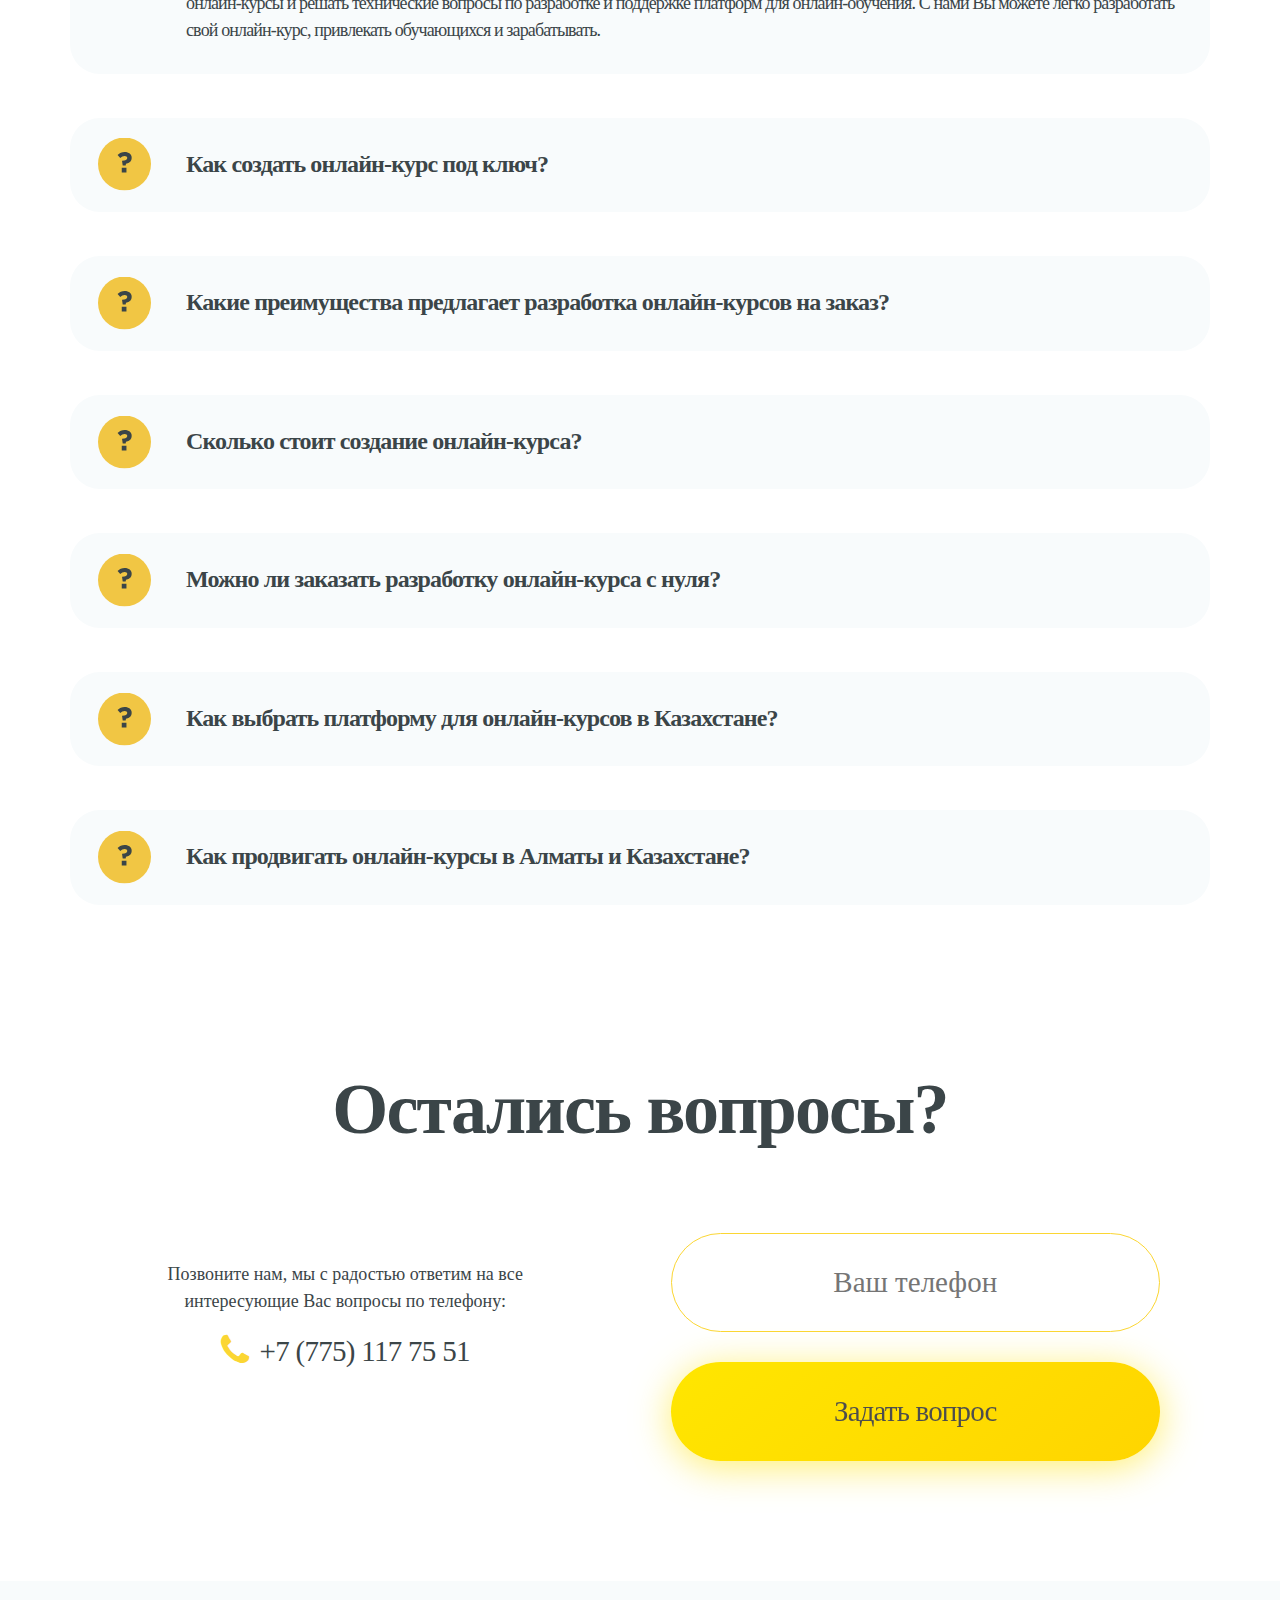
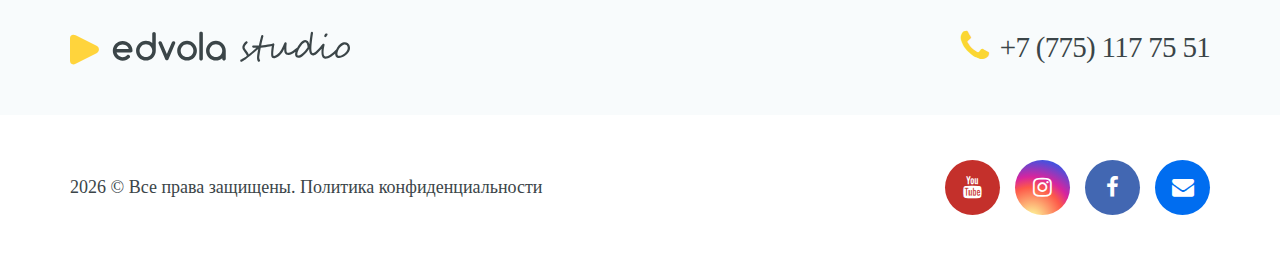
==== commit 9d54e120: "fix: add webp format" ====
--- a/index.html
+++ b/index.html
@@ -19,7 +19,7 @@
 	<meta property="og:type" content="website" />
 	<meta property="og:url" content="https://edvola.studio" />
 	<meta property="og:site_name" content="edvola.studio" />
-	<meta property="og:image" content="https://edvola.studio/assets/images/video-one-full.jpg" />
+	<meta property="og:image" content="https://edvola.studio/assets/images/video-one-full.webp" />
 	<meta property="og:description"
 		content="От идеи до готового онлайн-курса под ключ! Размещение на онлайн-платформах, методическая и техническая поддержка. Сильная команда с опытом в онлайн-образовании более 9 лет." />
 
@@ -28,7 +28,7 @@
 	<meta name="twitter:title" content="Edvola Studio - Разработка и создание онлайн-курсов в Алматы и Астане" />
 	<meta name="twitter:description"
 		content="От идеи до готового онлайн-курса под ключ! Размещение на онлайн-платформах, методическая и техническая поддержка. Сильная команда с опытом в онлайн-образовании более 9 лет." />
-	<meta name="twitter:image" content="https://edvola.studio/assets/images/video-one-full.jpg" />
+	<meta name="twitter:image" content="https://edvola.studio/assets/images/video-one-full.webp" />
 
 	<link rel="canonical" href="https://edvola.studio/" />
 	<link rel="alternate" href="http://edvola.studio/" />
@@ -191,7 +191,7 @@
 
 	<!-- Video Section -->
 	<div class="video__section video__one">
-		<a href="assets/images/video-one-full.jpg" title="Смотреть видео" class="play__ico"
+		<a href="assets/images/video-one-full.webp" title="Смотреть видео" class="play__ico"
 			data-fancybox><span></span></a>
 	</div>
 	<!-- end Video Section -->
@@ -207,7 +207,7 @@
 			<div class="services__items flex">
 				<div class="item"><a href="#" title="Видеокурсы">
 						<div class="item__ico">
-							<img src="assets/images/virtual-event.png" class="icons_services" alt="Видеокурсы"
+							<img src="assets/images/virtual-event.webp" class="icons_services" alt="Видеокурсы"
 								title="Видеокурсы">
 						</div>
 
@@ -220,7 +220,7 @@
 					</a></div>
 				<div class="item"><a href="#" title="Анимация">
 						<div class="item__ico">
-							<img src="assets/images/acceleration.png" class="icons_services" alt="Анимация" title="Анимация">
+							<img src="assets/images/acceleration.webp" class="icons_services" alt="Анимация" title="Анимация">
 						</div>
 						<div class="item__content">
 							<b>Анимация</b>
@@ -231,7 +231,7 @@
 					</a></div>
 				<div class="item"><a href="#" title="Запись экрана">
 						<div class="item__ico">
-							<img src="assets/images/screen.png" class="icons_services" alt="Запись экрана"
+							<img src="assets/images/screen.webp" class="icons_services" alt="Запись экрана"
 								title="Запись экрана">
 						</div>
 						<div class="item__content">
@@ -246,7 +246,7 @@
 				<div class="item"><a href="#" title="SCORM курсы">
 						<!--href="#modal__team-1"-->
 						<div class="item__ico">
-							<img src="assets/images/plan.png" class="icons_services" alt="SCORM курсы" title="SCORM курсы">
+							<img src="assets/images/plan.webp" class="icons_services" alt="SCORM курсы" title="SCORM курсы">
 						</div>
 						<div class="item__content">
 							<b>SCORM курсы</b>
@@ -257,7 +257,7 @@
 					</a></div>
 				<div class="item"><a href="#" title="3D-тренажёры">
 						<div class="item__ico">
-							<img src="assets/images/3d-view (1).png" class="icons_services" alt="3D-тренажёры"
+							<img src="assets/images/3d-view.webp" class="icons_services" alt="3D-тренажёры"
 								title="3D-тренажёры">
 						</div>
 						<div class="item__content">
@@ -269,7 +269,7 @@
 					</a></div>
 				<div class="item"><a href="#" title="AR-VR технологии">
 						<div class="item__ico">
-							<img src="assets/images/gamification_6570640.png" class="icons_services" alt="AR-VR технологии"
+							<img src="assets/images/gamification.webp" class="icons_services" alt="AR-VR технологии"
 								title="AR-VR технологии">
 						</div>
 						<div class="item__content">
@@ -295,7 +295,7 @@
 			<div class="about__items flex">
 				<div class="item">
 					<div class="item__ico">
-						<img src="assets/images/presentation (2).png" class="icons" alt="Тренеры и коучи"
+						<img src="assets/images/presentation (2).webp" class="icons" alt="Тренеры и коучи"
 							title="Тренеры и коучи">
 					</div>
 					<div class="item__content">
@@ -305,7 +305,7 @@
 				</div>
 				<div class="item">
 					<div class="item__ico">
-						<img src="assets/images/online-university.png" class="icons" alt="Университеты и обучающие компании"
+						<img src="assets/images/online-university.webp" class="icons" alt="Университеты и обучающие компании"
 							title="Университеты и обучающие компании">
 					</div>
 					<div class="item__content">
@@ -315,7 +315,7 @@
 				</div>
 				<div class="item">
 					<div class="item__ico">
-						<img src="assets/images/presentation (1).png" class="icons" alt="Корпоративный сектор"
+						<img src="assets/images/presentation (1).webp" class="icons" alt="Корпоративный сектор"
 							title="Корпоративный сектор">
 					</div>
 					<div class="item__content">
@@ -341,7 +341,7 @@
 
 	<!-- Video Section -->
 	<div class="video__section video__two">
-		<a href="assets/images/video-two-full.jpg" title="Смотреть видео" class="play__ico"
+		<a href="assets/images/video-two-full.webp" title="Смотреть видео" class="play__ico"
 			data-fancybox><span></span></a>
 	</div>
 	<!-- end Video Section -->
@@ -422,10 +422,10 @@
 					</div>-->
 				</div>
 				<div class="offer__items--img">
-					<img src="./assets/images/ing-wumen-pc.png" alt="img">
+					<img src="./assets/images/ing-wumen-pc.webp" alt="img">
 				</div>
 				<!--<div class="item__video">
-					<div class="item__bg" style='background: url("assets/images/screenshot_1.jpg");background-size: cover;background-position: center;'>
+					<div class="item__bg" style='background: url("assets/images/screenshot_1.webp");background-size: cover;background-position: center;'>
 						<a href="https://www.youtube.com/watch?v=qSv38IMriu4" title="Смотреть видео" class="play__ico small_" data-fancybox><span></span></a>
 					</div>
 				</div>-->
@@ -444,13 +444,13 @@
 				<div class="portfoli-items js-portfoli-items">
 					<div class="portfoli-items__grid">
 						<div class="portfoli-items__txt">
-							<img src="./assets/images/portfolio-1.png" class="portfolio__item" alt="logo">
+							<img src="./assets/images/portfolio-1.webp" class="portfolio__item" alt="logo">
 							<h3 class="portfolio__item">Онлайн-курс по медиа-праву для журналистов и блогеров</h3>
 							<p>Курс включает практические примеры, задания и юридические рекомендации для профессиональной деятельности в медиа.</p>
 						</div>
 						<div class="portfoli-items__item">
 							<div class="item__bg"
-								style='background: url("assets/images/screenshot_1.jpg");background-size: cover; background-position: center; height: 66%; width: 86%; margin-left: 7%;'>
+								style='background: url("assets/images/screenshot_1.webp");background-size: cover; background-position: center; height: 66%; width: 86%; margin-left: 7%;'>
 								<a href="https://youtu.be/q4YOmsTgaUw" title="Смотреть видео" class="play__ico small_"
 									data-fancybox></a>
 							</div>
@@ -458,13 +458,13 @@
 					</div>
 					<div class="portfoli-items__grid">
 						<div class="portfoli-items__txt">
-							<img src="./assets/images/portfolio-2.png" class="portfolio__item" alt="logo">
+							<img src="./assets/images/portfolio-2.webp" class="portfolio__item" alt="logo">
 							<h3 class="portfolio__item">Анимационные обучающие ролики по работе с ИСЭЗ 2.0</h3>
 							<p>Видеоматериалы направлены на упрощение процесса обучения и повышение уровня использования системы.							</p>
 						</div>
 						<div class="portfoli-items__item">
 							<div class="item__bg"
-								style='background: url("assets/images/screenshot_3.jpg");background-size: cover; background-position: center; height: 66%; width: 86%; margin-left: 7%;'>
+								style='background: url("assets/images/screenshot_3.webp");background-size: cover; background-position: center; height: 66%; width: 86%; margin-left: 7%;'>
 								<a href="https://youtu.be/AvsoNJUrDk4" title="Смотреть видео" class="play__ico small_"
 									data-fancybox><span></span></a>
 							</div>
@@ -472,14 +472,14 @@
 					</div>
 					<div class="portfoli-items__grid">
 						<div class="portfoli-items__txt">
-							<img src="./assets/images/portfolio-2.png" class="portfolio__item" alt="logo">
+							<img src="./assets/images/portfolio-2.webp" class="portfolio__item" alt="logo">
 							<h3 class="portfolio__item">Информационный анимационный ролик по импортозамещению</h3>
 							<p>Ролик простым и доступным языком объясняет ключевые аспекты государственной программы и механизмы ее реализации.
 							</p>
 						</div>
 						<div class="portfoli-items__item">
 							<div class="item__bg"
-								style='background: url("assets/images/screenshot_4.jpg");background-size: cover; background-position: center; height: 66%; width: 86%; margin-left: 7%;'>
+								style='background: url("assets/images/screenshot_4.webp");background-size: cover; background-position: center; height: 66%; width: 86%; margin-left: 7%;'>
 								<a href="https://youtu.be/xmXlJWBUlIU" title="Смотреть видео" class="play__ico small_"
 									data-fancybox><span></span></a>
 							</div>
@@ -487,14 +487,14 @@
 					</div>
 					<div class="portfoli-items__grid">
 						<div class="portfoli-items__txt">
-							<img src="./assets/images/portfolio-2.png" class="portfolio__item" alt="logo">
+							<img src="./assets/images/portfolio-2.webp" class="portfolio__item" alt="logo">
 							<h3 class="portfolio__item">Промо ролик по новому функционалу платформы закупок
 							</h3>
 							<p>Видео акцентирует внимание на обновлениях интерфейса и инструментов, предназначенных для повышения эффективности закупочных процессов.</p>
 						</div>
 						<div class="portfoli-items__item">
 							<div class="item__bg"
-								style='background: url("assets/images/screenshot_5.jpg");background-size: cover; background-position: center; height: 66%; width: 86%; margin-left: 7%;'>
+								style='background: url("assets/images/screenshot_5.webp");background-size: cover; background-position: center; height: 66%; width: 86%; margin-left: 7%;'>
 								<a href="https://youtu.be/D6-4oQxqWRc" title="Смотреть видео" class="play__ico small_"
 									data-fancybox><span></span></a>
 							</div>
@@ -502,13 +502,13 @@
 					</div>
 					<div class="portfoli-items__grid">
 						<div class="portfoli-items__txt">
-							<img src="./assets/images/portfolio-5.png" class="portfolio__item" alt="logo">
+							<img src="./assets/images/portfolio-5.webp" class="portfolio__item" alt="logo">
 							<h3 class="portfolio__item">Курс по развитию карьеры на казахском и русском языках</h3>
 							<p>Курс охватывает ключевые навыки и стратегии для успешного карьерного роста и адаптирован для казахстанского рынка труда.</p>
 						</div>
 						<div class="portfoli-items__item">
 							<div class="item__bg"
-								style='background: url("assets/images/screenshot_7.jpg");background-size: cover; background-position: center; height: 66%; width: 86%; margin-left: 7%;'>
+								style='background: url("assets/images/screenshot_7.webp");background-size: cover; background-position: center; height: 66%; width: 86%; margin-left: 7%;'>
 								<a href="https://www.youtube.com/watch?v=W0S9uQ7obbE" title="Смотреть видео"
 									class="play__ico small_" data-fancybox><span></span></a>
 							</div>
@@ -516,13 +516,13 @@
 					</div>
 					<div class="portfoli-items__grid">
 						<div class="portfoli-items__txt">
-							<img src="./assets/images/portfolio-6.png" class="portfolio__item" alt="logo">
+							<img src="./assets/images/portfolio-6.webp" class="portfolio__item" alt="logo">
 							<h3 class="portfolio__item">Корпоративный курс по противодействию коррупции</h3>
 							<p>Курс включает интерактивные задания, кейсы и тесты для оценки усвоения материала.</p>
 						</div>
 						<div class="portfoli-items__item">
 							<div class="item__bg"
-								style='background: url("assets/images/screenshot_7.jpg");background-size: cover; background-position: center; height: 66%; width: 86%; margin-left: 7%;'>
+								style='background: url("assets/images/screenshot_7.webp");background-size: cover; background-position: center; height: 66%; width: 86%; margin-left: 7%;'>
 								<a href="https://www.youtube.com/watch?v=W0S9uQ7obbE" title="Смотреть видео"
 									class="play__ico small_" data-fancybox><span></span></a>
 							</div>
@@ -530,13 +530,13 @@
 					</div>
 					<div class="portfoli-items__grid">
 						<div class="portfoli-items__txt">
-							<img src="./assets/images/portfolio-7.png" class="portfolio__item" alt="logo">
+							<img src="./assets/images/portfolio-7.webp" class="portfolio__item" alt="logo">
 							<h3 class="portfolio__item">Курс “Дыхание тренера” для бизнес-тренера Ильдара Валиуллова</h3>
 							<p>Курс посвящен методикам проведения тренингов, развитию лидерских качеств и управлению аудиторией, с акцентом на практические навыки и упражнения.</p>
 						</div>
 						<div class="portfoli-items__item">
 							<div class="item__bg"
-								style='background: url("assets/images/screenshot_7.jpg");background-size: cover; background-position: center; height: 66%; width: 86%; margin-left: 7%;'>
+								style='background: url("assets/images/screenshot_7.webp");background-size: cover; background-position: center; height: 66%; width: 86%; margin-left: 7%;'>
 								<a href="https://www.youtube.com/watch?v=W0S9uQ7obbE" title="Смотреть видео"
 									class="play__ico small_" data-fancybox><span></span></a>
 							</div>
@@ -544,13 +544,13 @@
 					</div>
 					<div class="portfoli-items__grid">
 						<div class="portfoli-items__txt">
-							<img src="./assets/images/portfolio-8.png" class="portfolio__item" alt="logo">
+							<img src="./assets/images/portfolio-8.webp" class="portfolio__item" alt="logo">
 							<h3 class="portfolio__item">Онлайн-курс по развитию гражданского общества в Казахстане</h3>
 							<p>Курс охватывает ключевые темы, связанные с участием граждан в социальных процессах, и предлагает рекомендации для реализации гражданских инициатив.</p>
 						</div>
 						<div class="portfoli-items__item">
 							<div class="item__bg"
-								style='background: url("assets/images/screenshot_7.jpg");background-size: cover; background-position: center; height: 66%; width: 86%; margin-left: 7%;'>
+								style='background: url("assets/images/screenshot_7.webp");background-size: cover; background-position: center; height: 66%; width: 86%; margin-left: 7%;'>
 								<a href="https://www.youtube.com/watch?v=W0S9uQ7obbE" title="Смотреть видео"
 									class="play__ico small_" data-fancybox><span></span></a>
 							</div>
@@ -558,13 +558,13 @@
 					</div>
 					<div class="portfoli-items__grid">
 						<div class="portfoli-items__txt">
-							<img src="./assets/images/portfolio-9.png" class="portfolio__item" alt="logo">
+							<img src="./assets/images/portfolio-9.webp" class="portfolio__item" alt="logo">
 							<h3 class="portfolio__item">Онлайн-курс по финансовой грамотности для детей</h3>
 							<p>Курс направлен на формирование у детей ответственного отношения к деньгам и навыков личного финансового планирования в игровой и доступной форме.</p>
 						</div>
 						<div class="portfoli-items__item">
 							<div class="item__bg"
-								style='background: url("assets/images/screenshot_7.jpg");background-size: cover; background-position: center; height: 66%; width: 86%; margin-left: 7%;'>
+								style='background: url("assets/images/screenshot_7.webp");background-size: cover; background-position: center; height: 66%; width: 86%; margin-left: 7%;'>
 								<a href="https://www.youtube.com/watch?v=W0S9uQ7obbE" title="Смотреть видео"
 									class="play__ico small_" data-fancybox><span></span></a>
 							</div>
@@ -572,13 +572,13 @@
 					</div>
 					<div class="portfoli-items__grid">
 						<div class="portfoli-items__txt">
-							<img src="./assets/images/portfolio-10.png" class="portfolio__item" alt="logo">
+							<img src="./assets/images/portfolio-10.webp" class="portfolio__item" alt="logo">
 							<h3 class="portfolio__item">Онлайн-курсы по востребованным навыкам на рынке труда</h3>
 							<p>Курсы охватывают темы от цифровых компетенций до мягких навыков и предназначены для быстрого освоения и применения на практике.</p>
 						</div>
 						<div class="portfoli-items__item">
 							<div class="item__bg"
-								style='background: url("assets/images/screenshot_7.jpg");background-size: cover; background-position: center; height: 66%; width: 86%; margin-left: 7%;'>
+								style='background: url("assets/images/screenshot_7.webp");background-size: cover; background-position: center; height: 66%; width: 86%; margin-left: 7%;'>
 								<a href="https://www.youtube.com/watch?v=W0S9uQ7obbE" title="Смотреть видео"
 									class="play__ico small_" data-fancybox><span></span></a>
 							</div>
@@ -601,7 +601,7 @@
 			<div class="team__items flex">
 				<div class="item"><a href="#" title="Мадина">
 						<div class="item__ico"
-							style='background: url("assets/images/team-2.jpg");background-size: cover;background-position: center;'>
+							style='background: url("assets/images/team-2.webp");background-size: cover;background-position: center;'>
 						</div>
 						<div class="item__content">
 							<b>Мадина</b>
@@ -611,7 +611,7 @@
 					</a></div>
 				<div class="item"><a href="#" title="Ернар">
 						<div class="item__ico"
-							style='background: url("assets/images/team-4.jpg");background-size: cover;background-position: center;'>
+							style='background: url("assets/images/team-4.webp");background-size: cover;background-position: center;'>
 						</div>
 						<div class="item__content">
 							<b>Ернар</b>
@@ -621,7 +621,7 @@
 					</a></div>
 				<div class="item"><a href="#" title="Эльмира">
 						<div class="item__ico"
-							style='background: url("assets/images/team-3.jpg");background-size: cover;background-position: center;'>
+							style='background: url("assets/images/team-3.webp");background-size: cover;background-position: center;'>
 						</div>
 						<div class="item__content">
 							<b>Эльмира</b>
@@ -634,7 +634,7 @@
 				<div class="item"><a href="#" title="Руслан">
 						<!--href="#modal__team-1"-->
 						<div class="item__ico"
-							style='background: url("assets/images/team-1.jpg");background-size: cover;background-position: center;'>
+							style='background: url("assets/images/team-1.webp");background-size: cover;background-position: center;'>
 						</div>
 						<div class="item__content">
 							<b>Руслан</b>
@@ -644,7 +644,7 @@
 					</a></div>
 				<div class="item"><a href="#" title="Ксения">
 						<div class="item__ico"
-							style='background: url("assets/images/team-5.jpg");background-size: cover;background-position: center;'>
+							style='background: url("assets/images/team-5.webp");background-size: cover;background-position: center;'>
 						</div>
 						<div class="item__content">
 							<b>Эльдар</b>
@@ -654,7 +654,7 @@
 					</a></div>
 				<div class="item"><a href="#" title="Алишер">
 						<div class="item__ico"
-							style='background: url("assets/images/team-6.jpg");background-size: cover;background-position: center;'>
+							style='background: url("assets/images/team-6.webp");background-size: cover;background-position: center;'>
 						</div>
 						<div class="item__content">
 							<b>Алишер</b>
@@ -687,7 +687,7 @@
 					</div>
 					<div class="item flex">
 						<div class="item__ico">
-							<img src="assets/images/video-editing.png" class="icons"
+							<img src="assets/images/video-editing.webp" class="icons"
 								alt="Монтаж уже отснятых курсов, семинаров или тренингов"
 								title="Монтаж курсов, семинаров, тренингов">
 						</div>
@@ -695,7 +695,7 @@
 					</div>
 					<div class="item flex">
 						<div class="item__ico">
-							<img src="assets/images/interview.png" class="icons" alt="Съёмка и монтаж любой видеопродукции"
+							<img src="assets/images/interview.webp" class="icons" alt="Съёмка и монтаж любой видеопродукции"
 								title="Съёмка и монтаж любой видеопродукции">
 						</div>
 						<div class="item__content_">Создание обучающих презентаций и курсов в формате SCORM</div>
@@ -708,7 +708,7 @@
 
 	<!-- Video Section -->
 	<div class="video__section video__four">
-		<a href="assets/images/video-four-full.jpg" title="Заставка" class="play__ico" data-fancybox><span></span></a>
+		<a href="assets/images/video-four-full.webp" title="Заставка" class="play__ico" data-fancybox><span></span></a>
 	</div>
 	<!-- end Video Section -->
 
@@ -722,42 +722,42 @@
 				<div class="slider-clients js-slider-clients">
 					<div class="item">
 						<div class="item__ico"
-							style='background: url("assets/images/clients-1.png");background-size: cover;background-position: center;'>
+							style='background: url("assets/images/clients-1.webp");background-size: cover;background-position: center;'>
 						</div>
 					</div>
 					<div class="item">
 						<div class="item__ico"
-							style='background: url("assets/images/clients-2.png");background-size: cover;background-position: center;'>
+							style='background: url("assets/images/clients-2.webp");background-size: cover;background-position: center;'>
 						</div>
 					</div>
 					<div class="item">
 						<div class="item__ico"
-							style='background: url("assets/images/clients-3.png");background-size: cover;background-position: center;'>
+							style='background: url("assets/images/clients-3.webp");background-size: cover;background-position: center;'>
 						</div>
 					</div>
 					<div class="item">
 						<div class="item__ico"
-							style='background: url("assets/images/clients-4.png");background-size: cover;background-position: center;'>
+							style='background: url("assets/images/clients-4.webp");background-size: cover;background-position: center;'>
 						</div>
 					</div>
 					<div class="item">
 						<div class="item__ico"
-							style='background: url("assets/images/clients-5.png");background-size: cover;background-position: center;'>
+							style='background: url("assets/images/clients-5.webp");background-size: cover;background-position: center;'>
 						</div>
 					</div>
 					<div class="item">
 						<div class="item__ico"
-							style='background: url("assets/images/clients-6.png");background-size: cover;background-position: center;'>
+							style='background: url("assets/images/clients-6.webp");background-size: cover;background-position: center;'>
 						</div>
 					</div>
 					<div class="item">
 						<div class="item__ico"
-							style='background: url("assets/images/clients-7.png");background-size: cover;background-position: center;'>
+							style='background: url("assets/images/clients-7.webp");background-size: cover;background-position: center;'>
 						</div>
 					</div>
 					<div class="item">
 						<div class="item__ico"
-							style='background: url("assets/images/clients-8.png");background-size: cover;background-position: center;'>
+							style='background: url("assets/images/clients-8.webp");background-size: cover;background-position: center;'>
 						</div>
 					</div>
 				</div>
@@ -789,7 +789,7 @@
 						</div>
 						<div class="reviews__user">
 							<div class="reviews__photo">
-								<img src="assets/images/photo-reviews-1.png" alt="user" loading="lazy">
+								<img src="assets/images/photo-reviews-1.webp" alt="user" loading="lazy">
 							</div>
 							<div class="reviews__name-position">
 								<div class="reviews__name">
@@ -816,7 +816,7 @@
 						</div>
 						<div class="reviews__user">
 							<div class="reviews__photo">
-								<img src="assets/images/photo-reviews-2.jpg" alt="user" loading="lazy">
+								<img src="assets/images/photo-reviews-2.webp" alt="user" loading="lazy">
 							</div>
 							<div class="reviews__name-position">
 								<div class="reviews__name">
@@ -843,7 +843,7 @@
 						</div>
 						<div class="reviews__user">
 							<div class="reviews__photo">
-								<img src="assets/images/photo-reviews-3.jpg" alt="user" loading="lazy">
+								<img src="assets/images/photo-reviews-3.webp" alt="user" loading="lazy">
 							</div>
 							<div class="reviews__name-position">
 								<div class="reviews__name">
@@ -870,7 +870,7 @@
 						</div>
 						<div class="reviews__user">
 							<div class="reviews__photo">
-								<img src="assets/images/photo-reviews-4.jpg" alt="user" loading="lazy">
+								<img src="assets/images/photo-reviews-4.webp" alt="user" loading="lazy">
 							</div>
 							<div class="reviews__name-position">
 								<div class="reviews__name">
@@ -897,7 +897,7 @@
 						</div>
 						<div class="reviews__user">
 							<div class="reviews__photo">
-								<img src="assets/images/yellow.png" alt="user" loading="lazy">
+								<img src="assets/images/yellow.webp" alt="user" loading="lazy">
 							</div>
 							<div class="reviews__name-position">
 								<div class="reviews__name">
@@ -1077,7 +1077,7 @@
 		<button data-remodal-action="close" class="remodal-close"></button>
 		<div class="modal__header">
 			<div class="item__ico"
-				style='background: url("assets/images/team-1.jpg");background-size: cover;background-position: center;'>
+				style='background: url("assets/images/team-1.webp");background-size: cover;background-position: center;'>
 			</div>
 			<div class="modal__header">
 				<h4>Руслан Абраев</h4>
@@ -1106,7 +1106,7 @@
 		<button data-remodal-action="close" class="remodal-close"></button>
 		<div class="modal__header">
 			<div class="item__ico"
-				style='background: url("assets/images/team-2.jpg");background-size: cover;background-position: center;'>
+				style='background: url("assets/images/team-2.webp");background-size: cover;background-position: center;'>
 			</div>
 			<div class="modal__header">
 				<h4>Мадина Абраева</h4>
@@ -1135,7 +1135,7 @@
 		<button data-remodal-action="close" class="remodal-close"></button>
 		<div class="modal__header">
 			<div class="item__ico"
-				style='background: url("assets/images/team-3.jpg");background-size: cover;background-position: center;'>
+				style='background: url("assets/images/team-3.webp");background-size: cover;background-position: center;'>
 			</div>
 			<div class="modal__header">
 				<h4>#</h4>
@@ -1164,7 +1164,7 @@
 		<button data-remodal-action="close" class="remodal-close"></button>
 		<div class="modal__header">
 			<div class="item__ico"
-				style='background: url("assets/images/team-4.jpg");background-size: cover;background-position: center;'>
+				style='background: url("assets/images/team-4.webp");background-size: cover;background-position: center;'>
 			</div>
 			<div class="modal__header">
 				<h4>#</h4>
@@ -1181,7 +1181,7 @@
 		<button data-remodal-action="close" class="remodal-close"></button>
 		<div class="modal__header">
 			<div class="item__ico"
-				style='background: url("assets/images/team-5.jpg");background-size: cover;background-position: center;'>
+				style='background: url("assets/images/team-5.webp");background-size: cover;background-position: center;'>
 			</div>
 			<div class="modal__header">
 				<h4>Ксения Ругно</h4>
@@ -1210,7 +1210,7 @@
 		<button data-remodal-action="close" class="remodal-close"></button>
 		<div class="modal__header">
 			<div class="item__ico"
-				style='background: url("assets/images/team-6.jpg");background-size: cover;background-position: center;'>
+				style='background: url("assets/images/team-6.webp");background-size: cover;background-position: center;'>
 			</div>
 			<div class="modal__header">
 				<h4>Алишер Досов</h4>
--- a/assets/css/style.css
+++ b/assets/css/style.css
@@ -898,7 +898,7 @@
   height: 124px;
   -webkit-border-radius: 50%;
   border-radius: 50%;
-  background: url("../images/play-button.png") #fbd633;
+  background: url("../images/play-button.webp") #fbd633;
   background-position: 55% 50%;
   background-repeat: no-repeat;
   position: relative;
@@ -987,7 +987,7 @@
   height: 124px;
   -webkit-border-radius: 50%;
   border-radius: 50%;
-  background: url("../images/play-button.png") #fbd633;
+  background: url("../images/play-button.webp") #fbd633;
   background-position: 55% 50%;
   background-repeat: no-repeat;
   position: relative;
@@ -1167,7 +1167,7 @@
   background-size: 65px;
 }
 .home__section {
-  background: url("../images/home-bg.png");
+  background: url("../images/home-bg.webp");
   background-repeat: no-repeat;
   background-position: center top;
   -webkit-background-size: cover;
@@ -1407,7 +1407,7 @@
 .steps__section .steps__items .item:nth-child(1) .item__ico:after {
   width: 391px;
   height: 306px;
-  background: url("../images/about-step-after-1.png");
+  background: url("../images/about-step-after-1.webp");
   background-repeat: no-repeat;
   -webkit-background-size: 100% 100%;
   background-size: 100% 100%;
@@ -1429,7 +1429,7 @@
 .steps__section .steps__items .item:nth-child(2) .item__ico:after {
   width: 391px;
   height: 306px;
-  background: url("../images/about-step-after-2.png");
+  background: url("../images/about-step-after-2.webp");
   background-repeat: no-repeat;
   -webkit-background-size: 100% 100%;
   background-size: 100% 100%;
@@ -1443,7 +1443,7 @@
 .steps__section .steps__items .item:nth-child(3) .item__ico:after {
   width: 391px;
   height: 306px;
-  background: url("../images/about-step-after-3.png");
+  background: url("../images/about-step-after-3.webp");
   background-repeat: no-repeat;
   -webkit-background-size: 100% 100%;
   background-size: 100% 100%;
@@ -1729,7 +1729,7 @@
 
 .portfoli-items__item {
   grid-area: right;
-  background: url(../images/pc.png) center/contain no-repeat !important;
+  background: url(../images/pc.webp) center/contain no-repeat !important;
   /* height: 770px;
   width: 1000px; */
   background-size: 2%;
@@ -2241,7 +2241,7 @@
   position: relative;
 }
 .video__section.video__one {
-  background: url("../images/video-one-bg.png");
+  background: url("../images/video-one-bg.webp");
   background-repeat: no-repeat;
   background-position: center;
   z-index: 2;
@@ -2259,7 +2259,7 @@
 .video__section.video__two {
   position: relative;
   z-index: 2;
-  background: url("../images/video-two-bg.png");
+  background: url("../images/video-two-bg.webp");
   background-repeat: no-repeat;
   background-position: center;
   margin-bottom: 70px;
@@ -2267,12 +2267,12 @@
 .video__section.video__tree {
   position: relative;
   z-index: 2;
-  background: url("../images/video-tree-bg.png");
+  background: url("../images/video-tree-bg.webp");
   background-repeat: no-repeat;
   background-position: center;
 }
 .video__section.video__four {
-  background: url("../images/video-four-bg.png");
+  background: url("../images/video-four-bg.webp");
   background-repeat: no-repeat;
   background-position: center;
   z-index: 2;
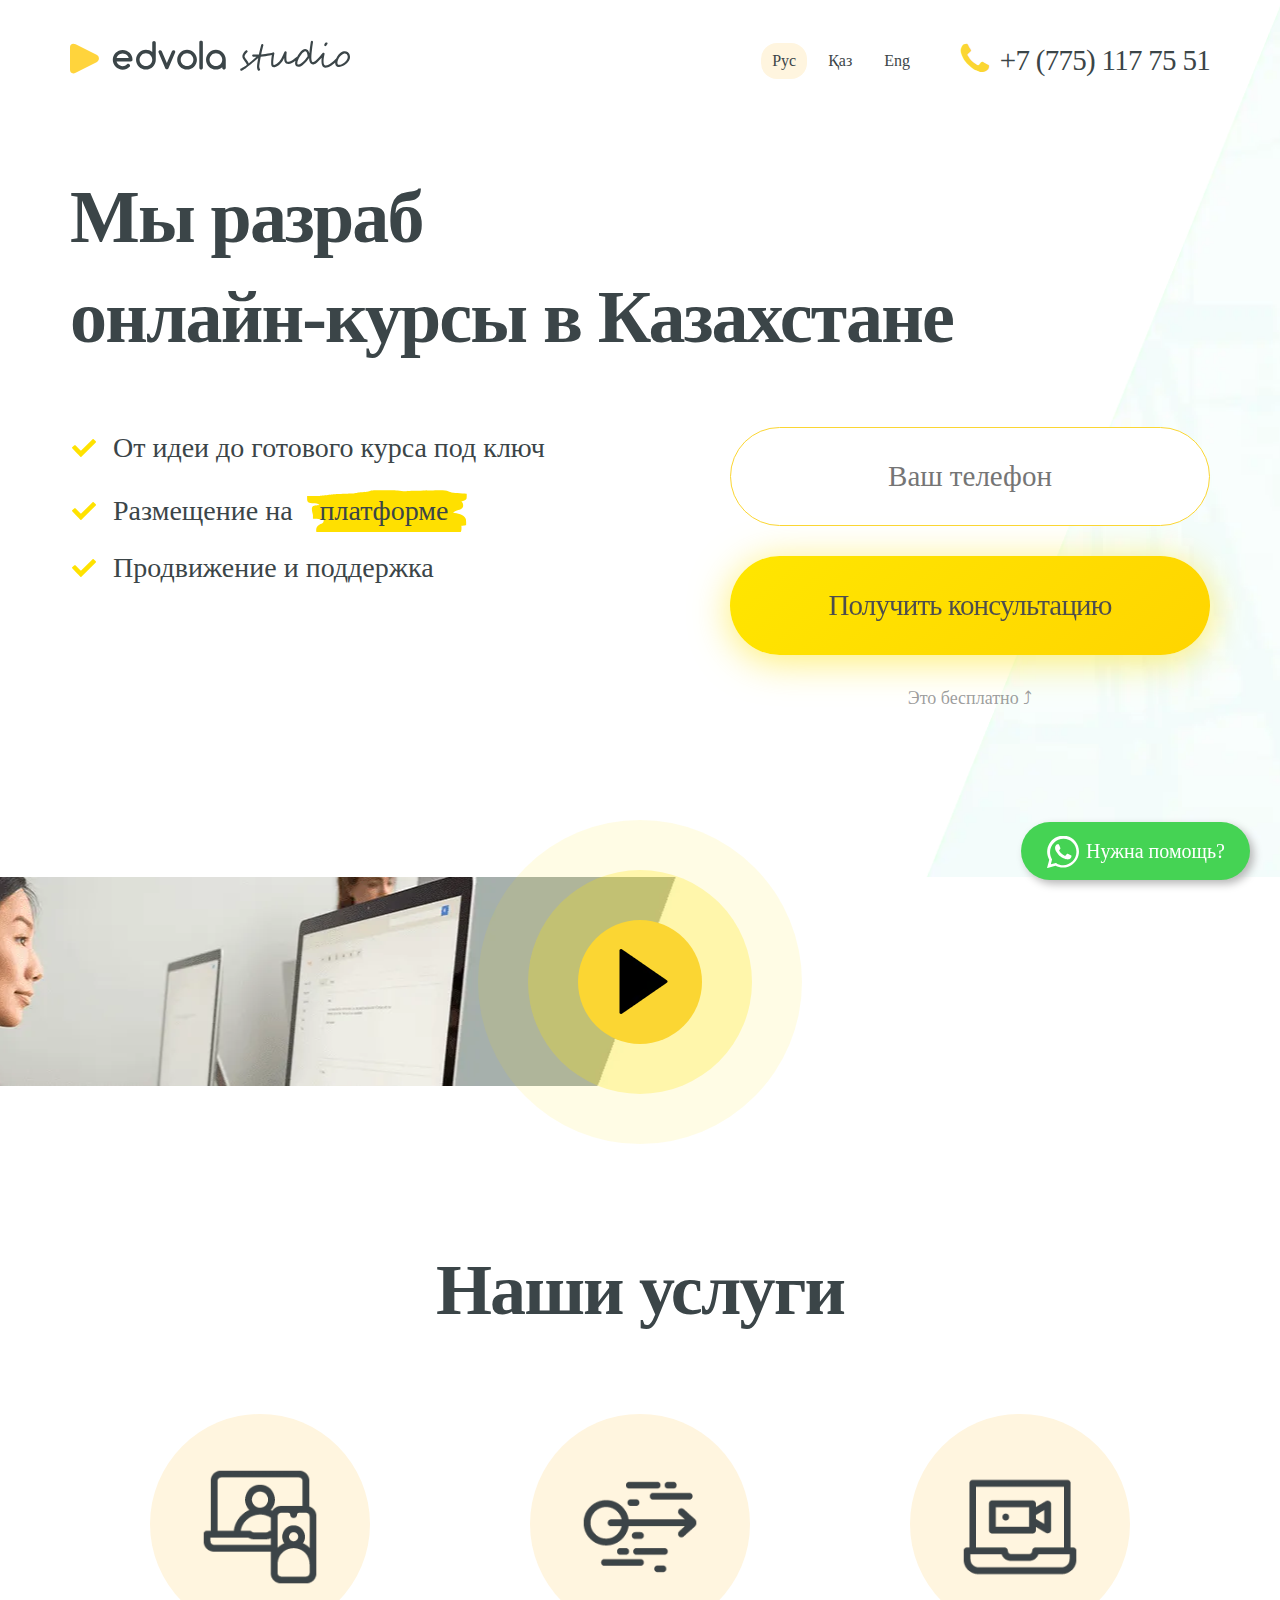
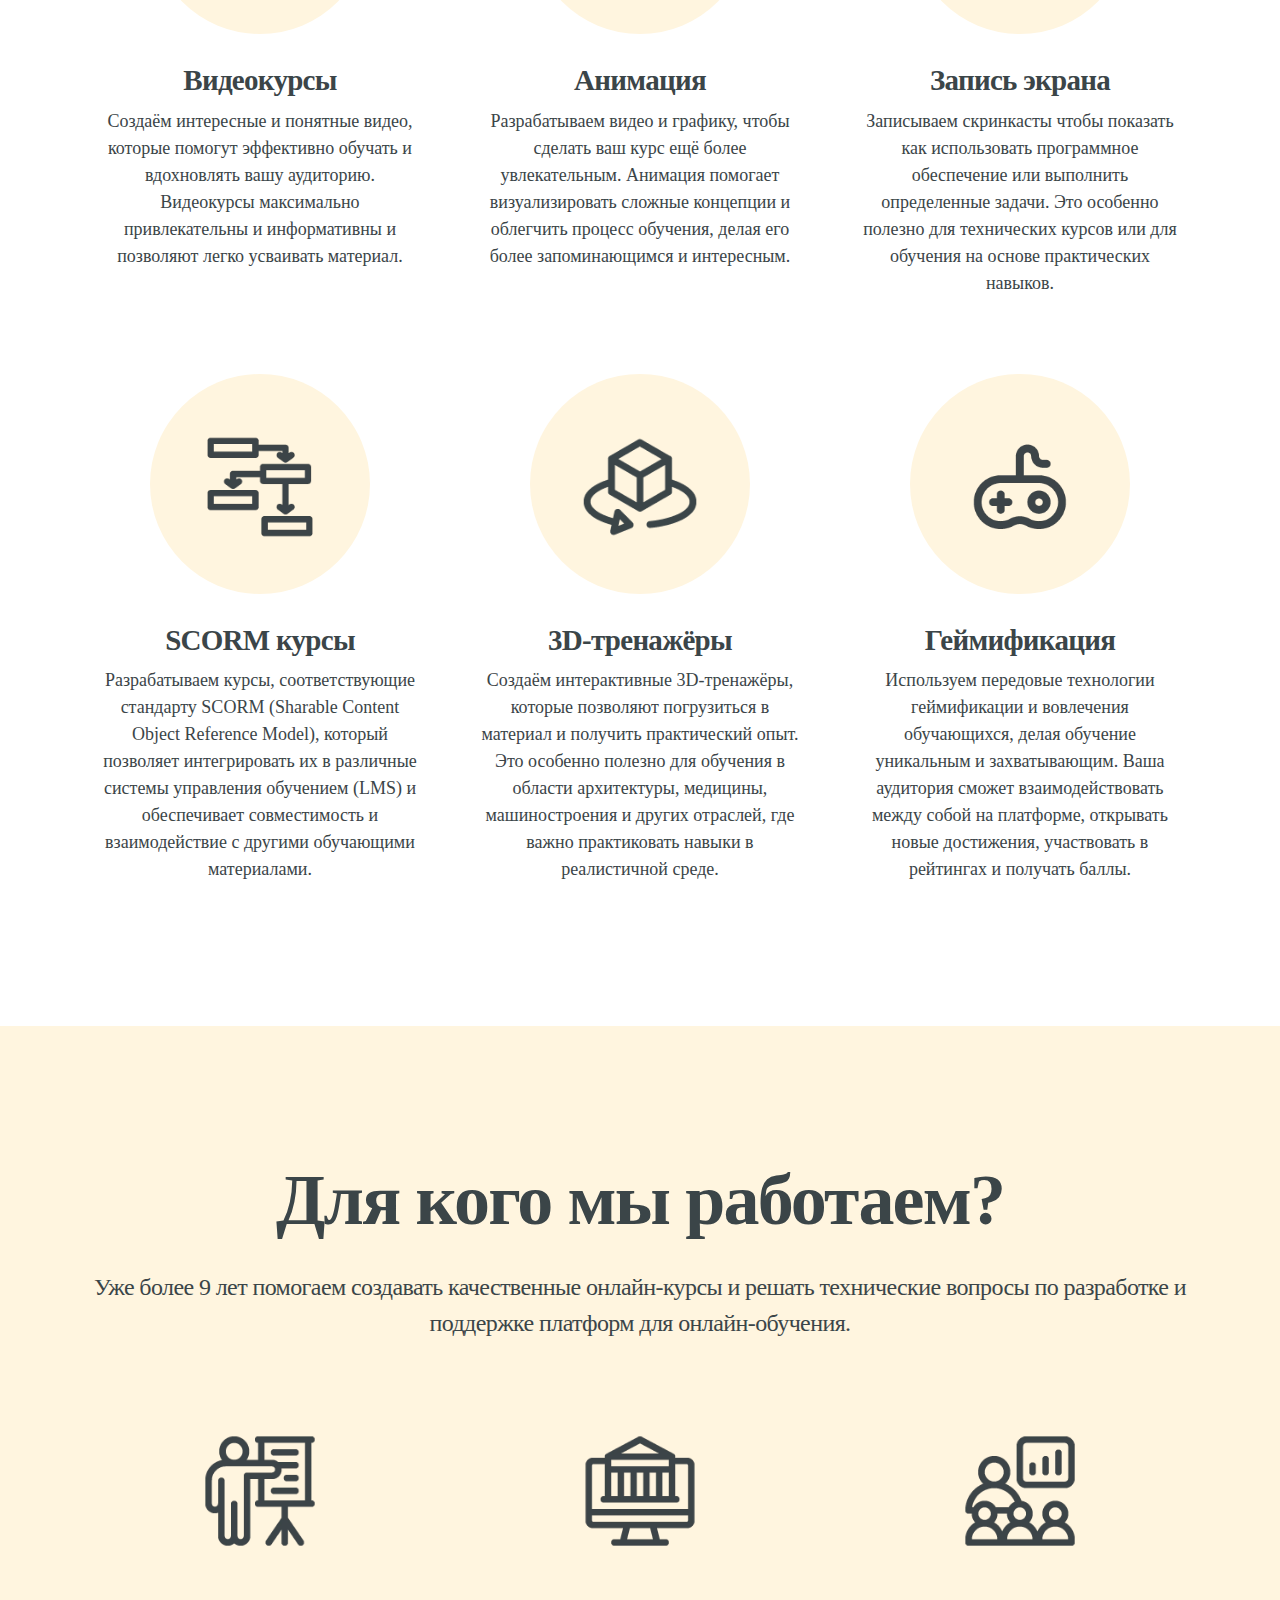
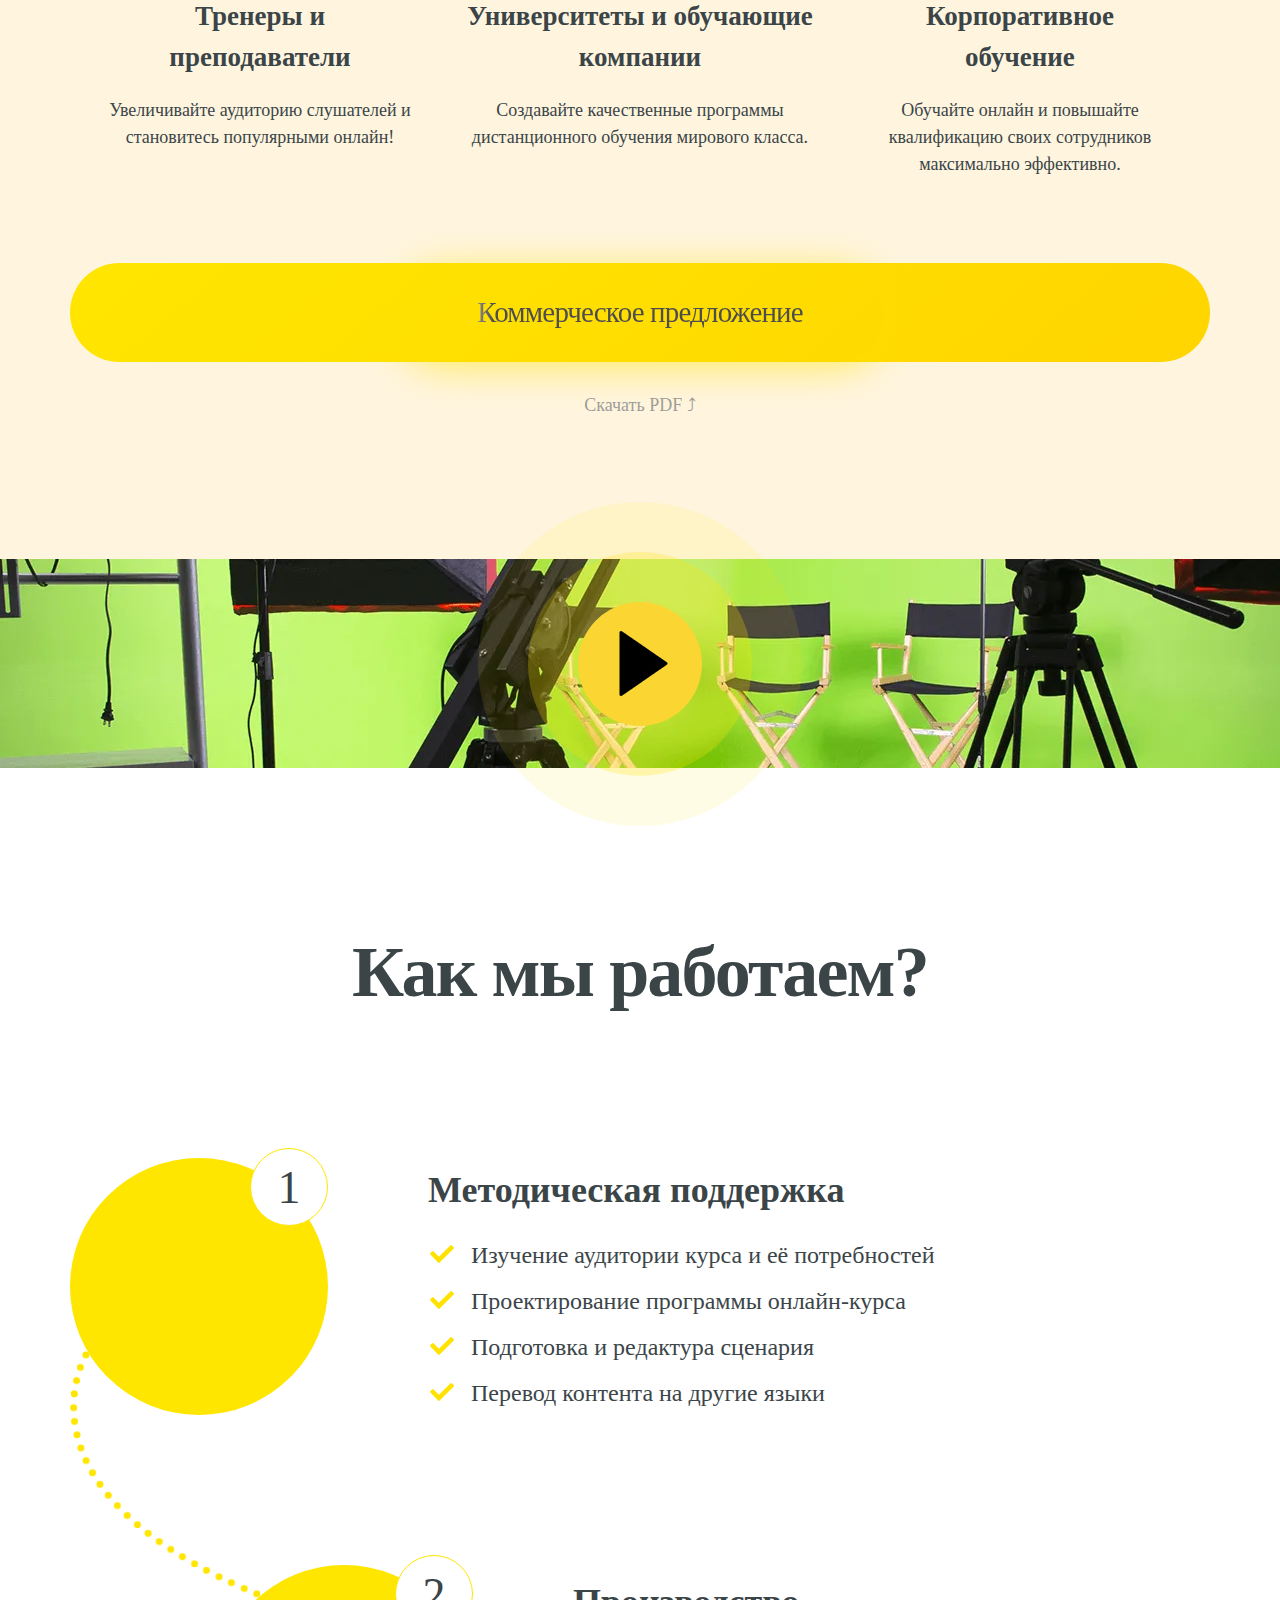
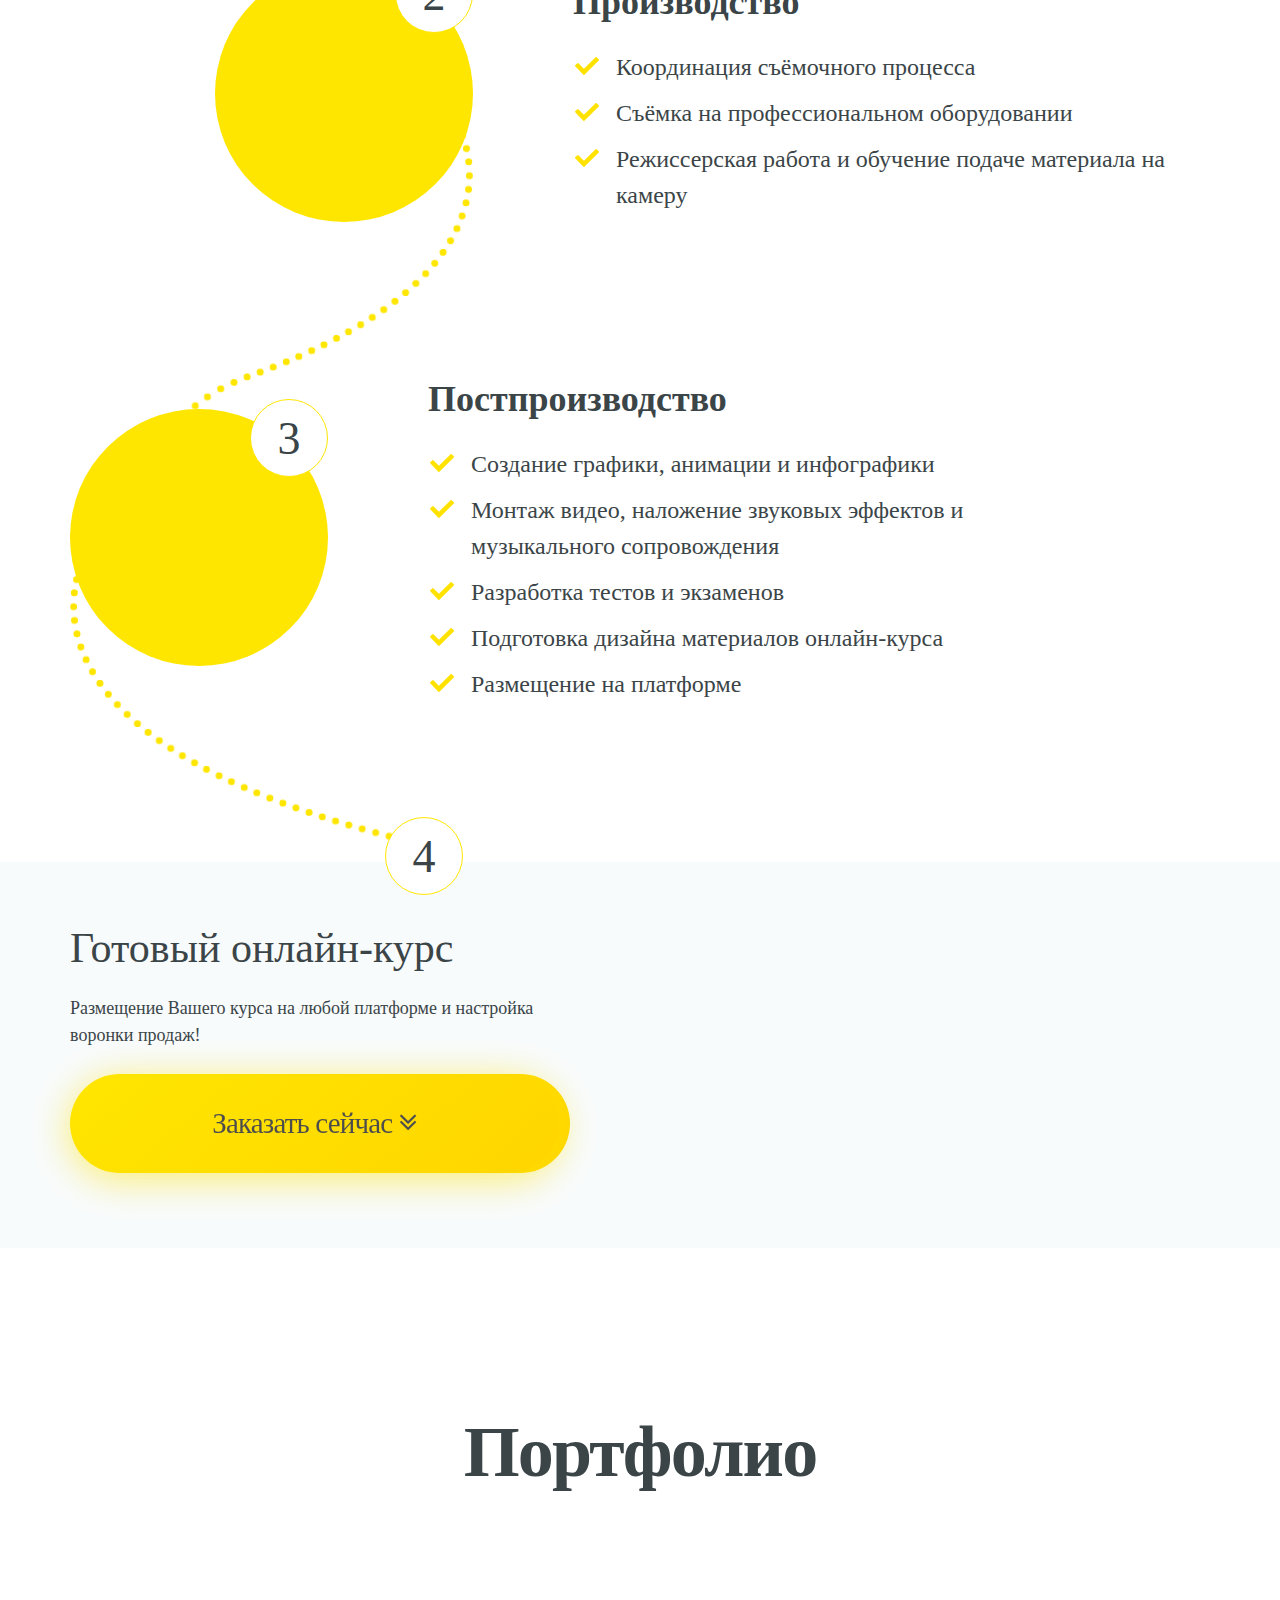
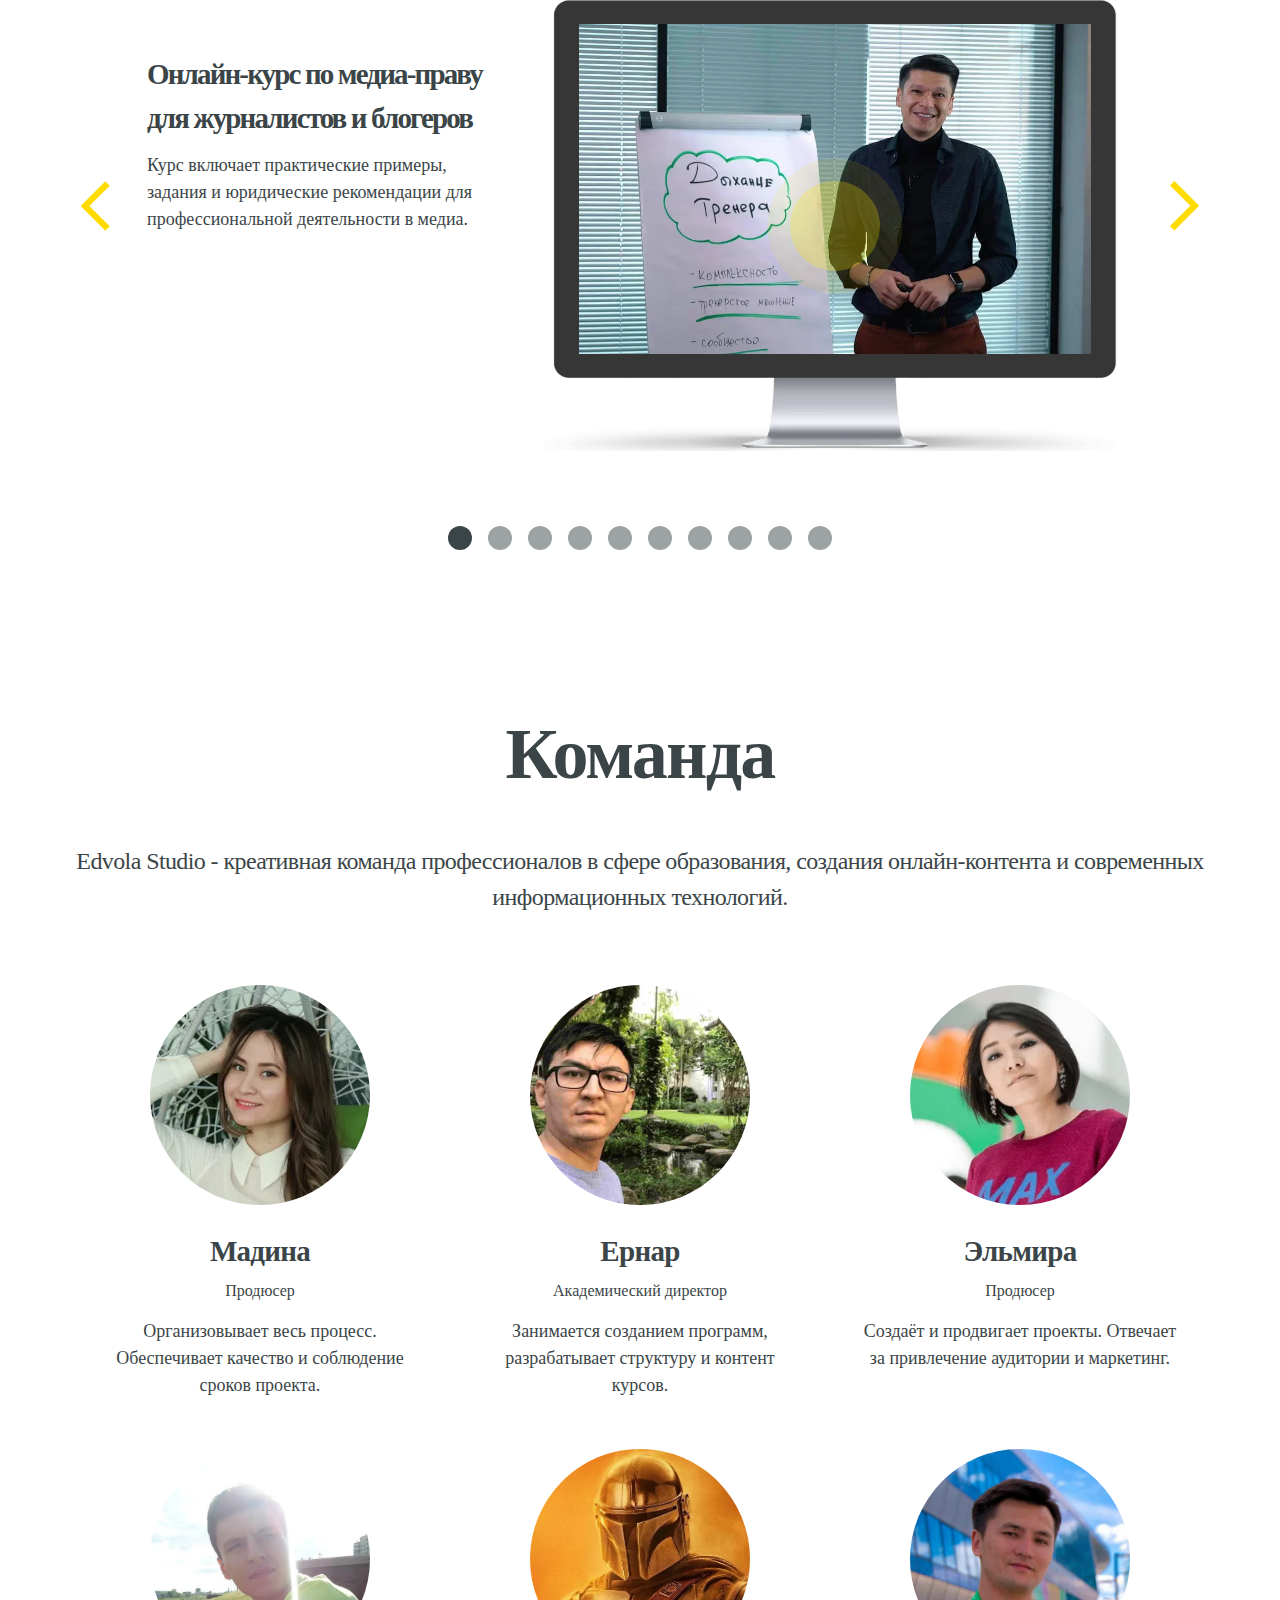
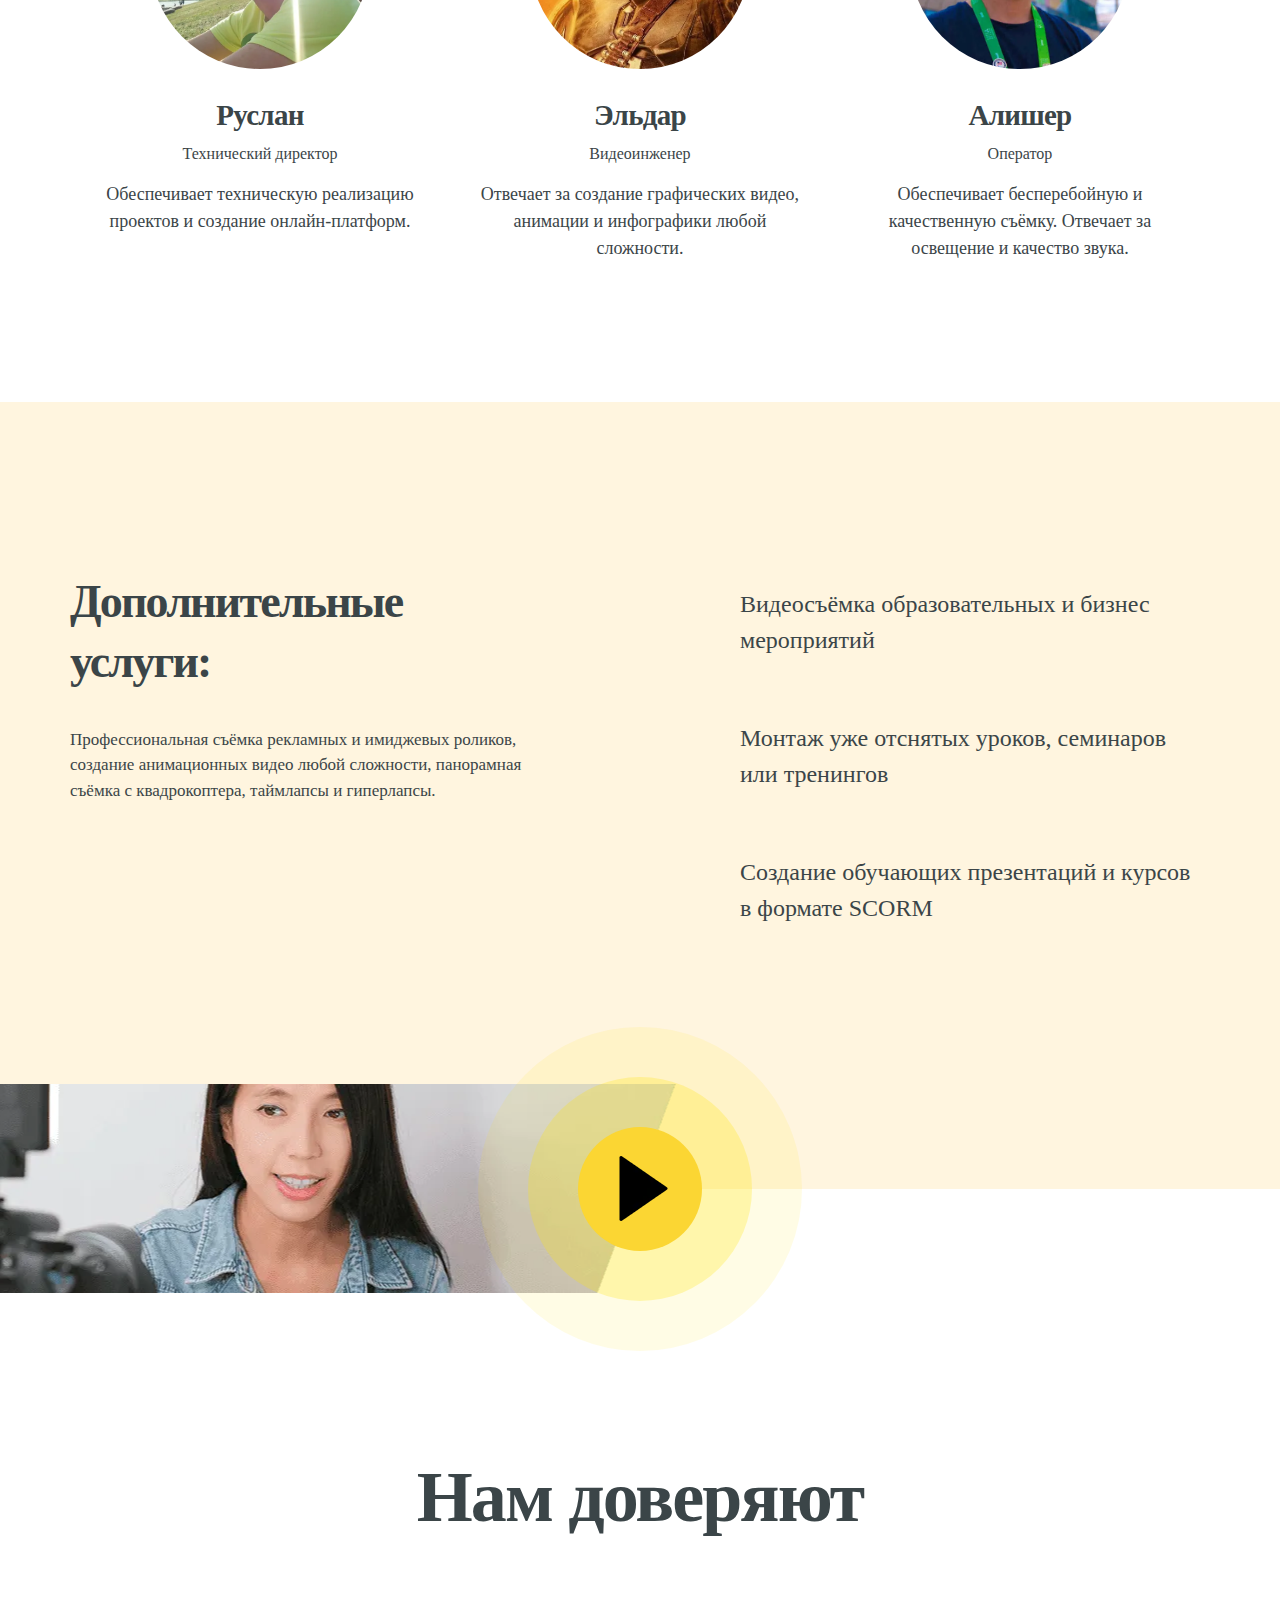
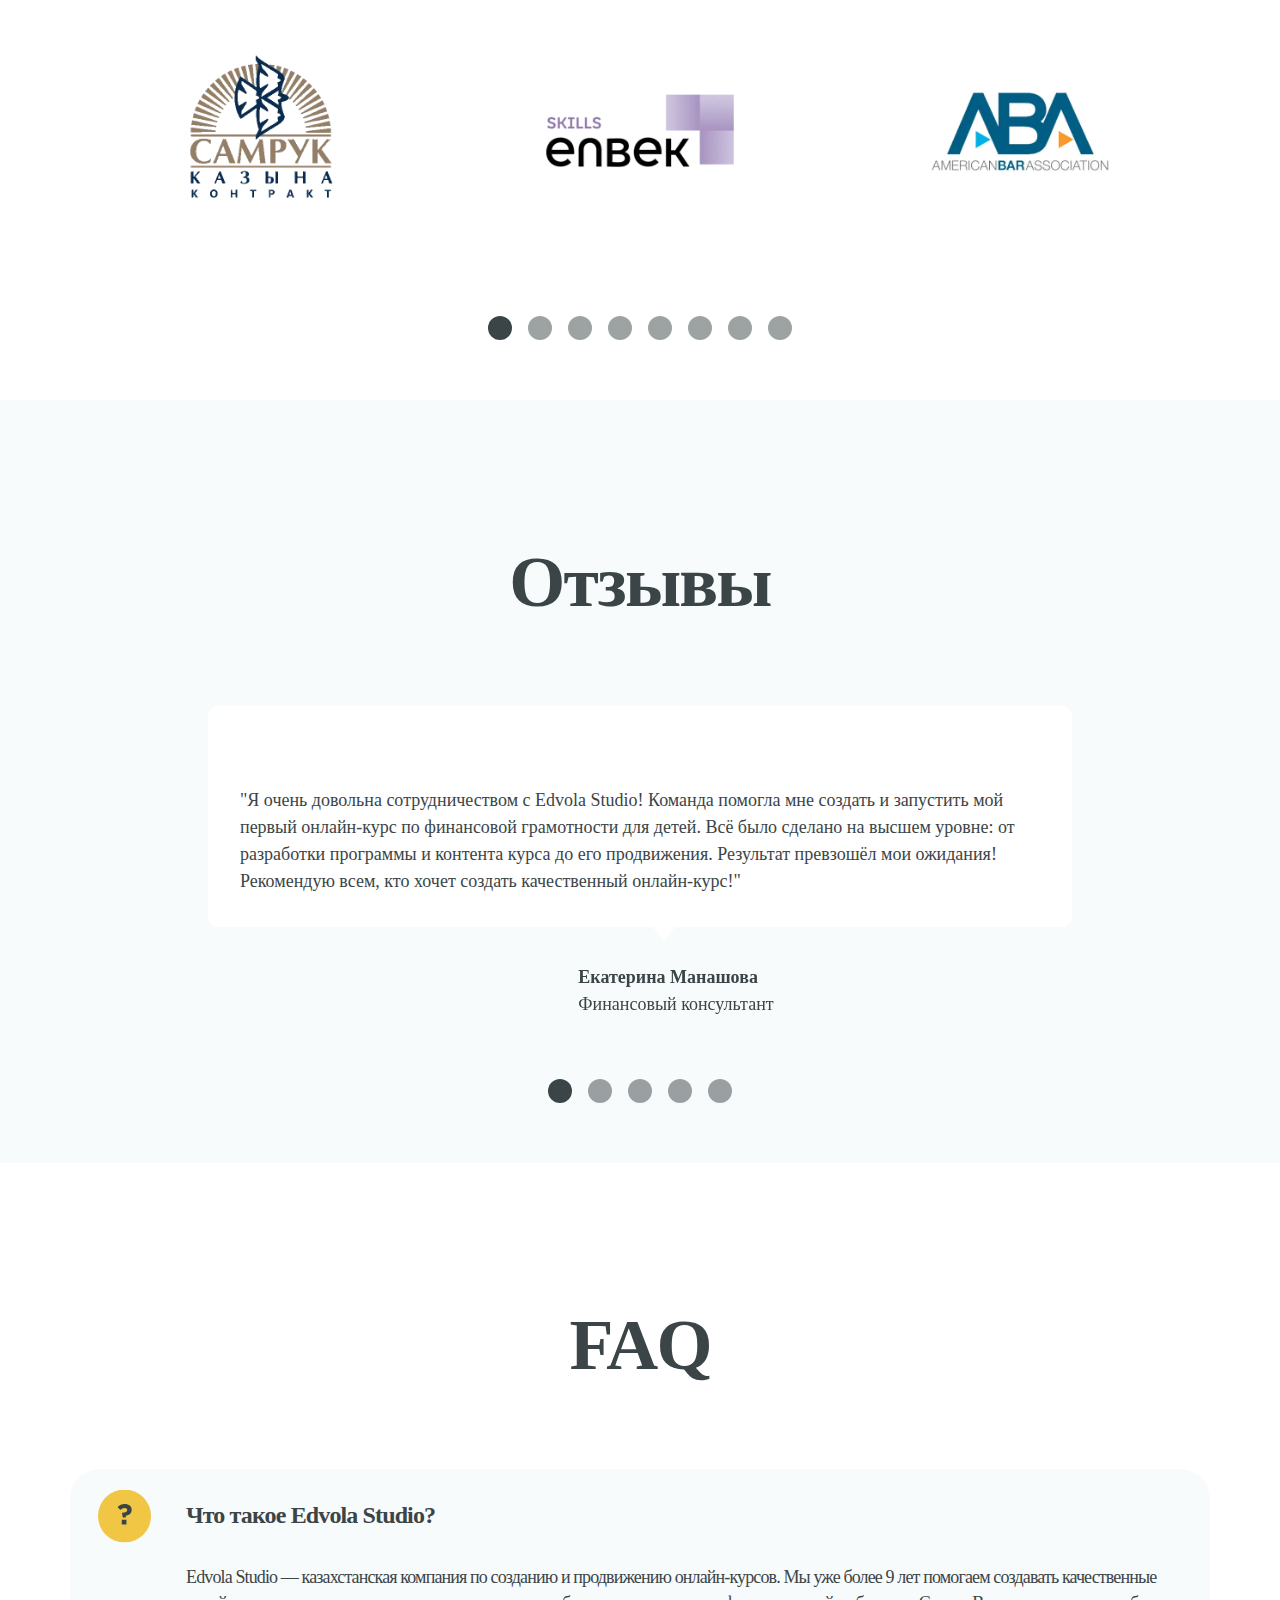
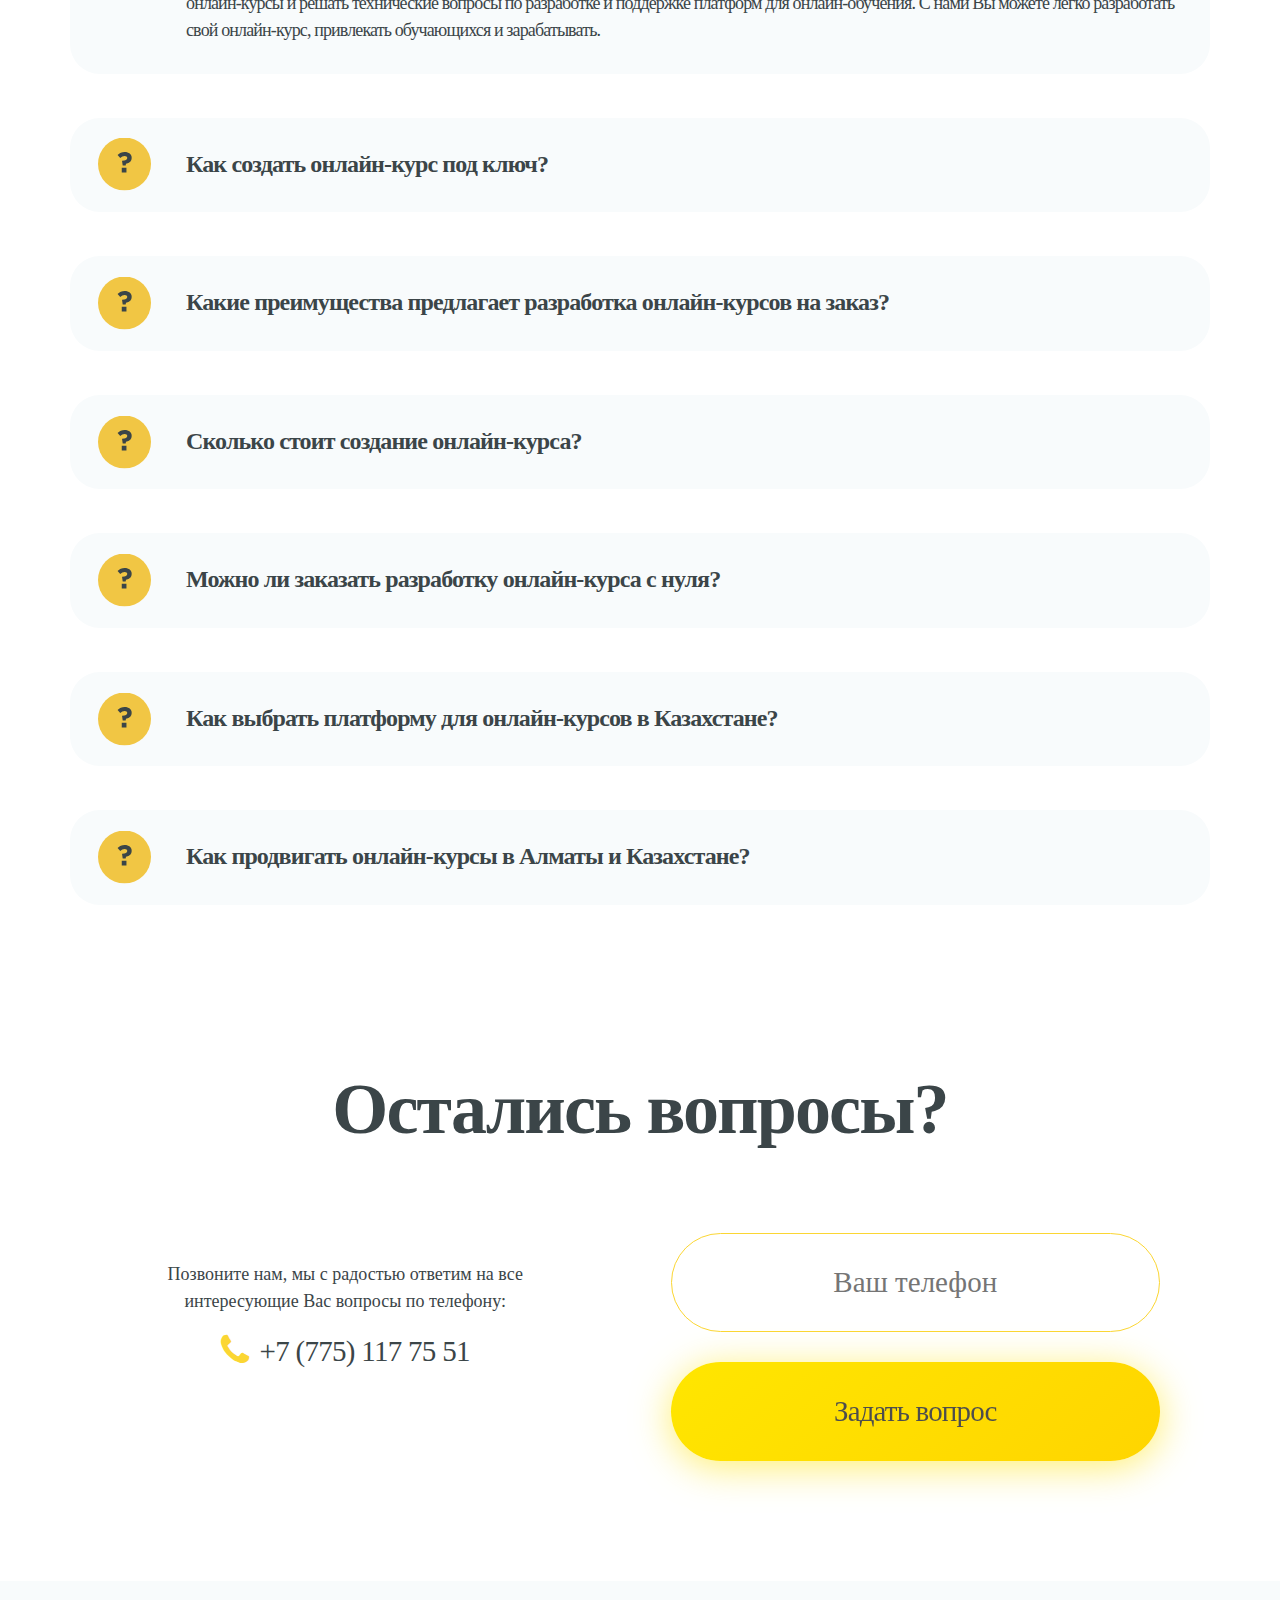
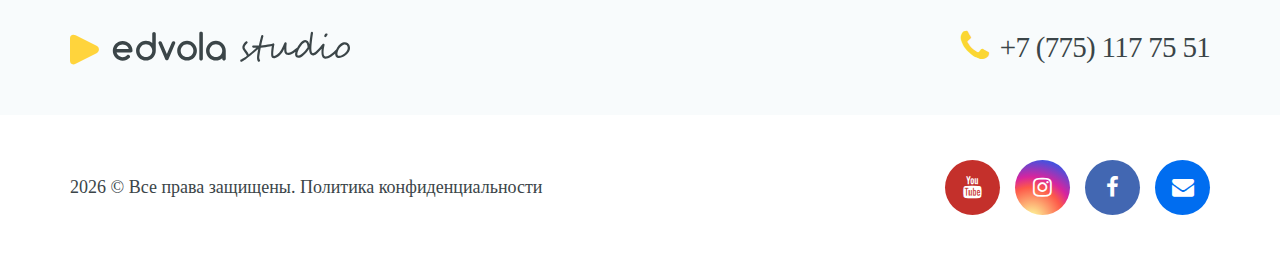
==== commit a561dc77: "fix: add loading="lazy"" ====
--- a/index.html
+++ b/index.html
@@ -128,7 +128,7 @@
 			<div class="container flex">
 			<div class="left-header">
 					<a href="/" title="Логотип" class="page__logo">
-						<img src="assets/images/logo.svg" alt="logo" title="Логотип Edvola Studio">
+						<img loading="lazy" src="assets/images/logo.svg" alt="logo" title="Логотип Edvola Studio">
 					</a>
 					<div class="languages-mobile">
 						<a href="#" class="languages-mobile__item languages-mobile__item-active">Рус</a>
@@ -207,7 +207,7 @@
 			<div class="services__items flex">
 				<div class="item"><a href="#" title="Видеокурсы">
 						<div class="item__ico">
-							<img src="assets/images/virtual-event.webp" class="icons_services" alt="Видеокурсы"
+							<img loading="lazy" src="assets/images/virtual-event.webp" class="icons_services" alt="Видеокурсы"
 								title="Видеокурсы">
 						</div>
 
@@ -220,7 +220,7 @@
 					</a></div>
 				<div class="item"><a href="#" title="Анимация">
 						<div class="item__ico">
-							<img src="assets/images/acceleration.webp" class="icons_services" alt="Анимация" title="Анимация">
+							<img loading="lazy" src="assets/images/acceleration.webp" class="icons_services" alt="Анимация" title="Анимация">
 						</div>
 						<div class="item__content">
 							<b>Анимация</b>
@@ -231,7 +231,7 @@
 					</a></div>
 				<div class="item"><a href="#" title="Запись экрана">
 						<div class="item__ico">
-							<img src="assets/images/screen.webp" class="icons_services" alt="Запись экрана"
+							<img loading="lazy" src="assets/images/screen.webp" class="icons_services" alt="Запись экрана"
 								title="Запись экрана">
 						</div>
 						<div class="item__content">
@@ -246,7 +246,7 @@
 				<div class="item"><a href="#" title="SCORM курсы">
 						<!--href="#modal__team-1"-->
 						<div class="item__ico">
-							<img src="assets/images/plan.webp" class="icons_services" alt="SCORM курсы" title="SCORM курсы">
+							<img loading="lazy" src="assets/images/plan.webp" class="icons_services" alt="SCORM курсы" title="SCORM курсы">
 						</div>
 						<div class="item__content">
 							<b>SCORM курсы</b>
@@ -257,7 +257,7 @@
 					</a></div>
 				<div class="item"><a href="#" title="3D-тренажёры">
 						<div class="item__ico">
-							<img src="assets/images/3d-view.webp" class="icons_services" alt="3D-тренажёры"
+							<img loading="lazy" src="assets/images/3d-view.webp" class="icons_services" alt="3D-тренажёры"
 								title="3D-тренажёры">
 						</div>
 						<div class="item__content">
@@ -269,7 +269,7 @@
 					</a></div>
 				<div class="item"><a href="#" title="AR-VR технологии">
 						<div class="item__ico">
-							<img src="assets/images/gamification.webp" class="icons_services" alt="AR-VR технологии"
+							<img loading="lazy" src="assets/images/gamification.webp" class="icons_services" alt="AR-VR технологии"
 								title="AR-VR технологии">
 						</div>
 						<div class="item__content">
@@ -295,7 +295,7 @@
 			<div class="about__items flex">
 				<div class="item">
 					<div class="item__ico">
-						<img src="assets/images/presentation (2).webp" class="icons" alt="Тренеры и коучи"
+						<img loading="lazy" src="assets/images/presentation-2.webp" class="icons" alt="Тренеры и коучи"
 							title="Тренеры и коучи">
 					</div>
 					<div class="item__content">
@@ -305,7 +305,7 @@
 				</div>
 				<div class="item">
 					<div class="item__ico">
-						<img src="assets/images/online-university.webp" class="icons" alt="Университеты и обучающие компании"
+						<img loading="lazy" src="assets/images/online-university.webp" class="icons" alt="Университеты и обучающие компании"
 							title="Университеты и обучающие компании">
 					</div>
 					<div class="item__content">
@@ -315,7 +315,7 @@
 				</div>
 				<div class="item">
 					<div class="item__ico">
-						<img src="assets/images/presentation (1).webp" class="icons" alt="Корпоративный сектор"
+						<img loading="lazy" src="assets/images/presentation-1.webp" class="icons" alt="Корпоративный сектор"
 							title="Корпоративный сектор">
 					</div>
 					<div class="item__content">
@@ -356,7 +356,7 @@
 				<div class="item flex">
 					<div class="item__ico">
 						<span>1</span>
-						<img src="assets/images/image954.svg" alt="Методическая поддержка при создании онлайн-курсов"
+						<img loading="lazy" src="assets/images/image954.svg" alt="Методическая поддержка при создании онлайн-курсов"
 							title="Методическая поддержка при создании онлайн-курсов">
 					</div>
 					<div class="item__content">
@@ -372,7 +372,7 @@
 				<div class="item flex">
 					<div class="item__ico">
 						<span>2</span>
-						<img src="assets/images/image1171.svg" alt="Камера для съёмки онлайн-курсов"
+						<img loading="lazy" src="assets/images/image1171.svg" alt="Камера для съёмки онлайн-курсов"
 							title="Камера для съёмки онлайн-курсов">
 					</div>
 					<div class="item__content">
@@ -387,7 +387,7 @@
 				<div class="item flex">
 					<div class="item__ico">
 						<span>3</span>
-						<img src="assets/images/image1173.svg" alt="Монтаж онлайн-курсов" title="Монтаж онлайн-курсов">
+						<img loading="lazy" src="assets/images/image1173.svg" alt="Монтаж онлайн-курсов" title="Монтаж онлайн-курсов">
 					</div>
 					<div class="item__content">
 						<b>Постпроизводство</b>
@@ -422,7 +422,7 @@
 					</div>-->
 				</div>
 				<div class="offer__items--img">
-					<img src="./assets/images/ing-wumen-pc.webp" alt="img">
+					<img loading="lazy" src="./assets/images/ing-wumen-pc.webp" alt="img">
 				</div>
 				<!--<div class="item__video">
 					<div class="item__bg" style='background: url("assets/images/screenshot_1.webp");background-size: cover;background-position: center;'>
@@ -444,7 +444,7 @@
 				<div class="portfoli-items js-portfoli-items">
 					<div class="portfoli-items__grid">
 						<div class="portfoli-items__txt">
-							<img src="./assets/images/portfolio-1.webp" class="portfolio__item" alt="logo">
+							<img loading="lazy" src="./assets/images/portfolio-1.webp" class="portfolio__item" alt="logo">
 							<h3 class="portfolio__item">Онлайн-курс по медиа-праву для журналистов и блогеров</h3>
 							<p>Курс включает практические примеры, задания и юридические рекомендации для профессиональной деятельности в медиа.</p>
 						</div>
@@ -458,7 +458,7 @@
 					</div>
 					<div class="portfoli-items__grid">
 						<div class="portfoli-items__txt">
-							<img src="./assets/images/portfolio-2.webp" class="portfolio__item" alt="logo">
+							<img loading="lazy" src="./assets/images/portfolio-2.webp" class="portfolio__item" alt="logo">
 							<h3 class="portfolio__item">Анимационные обучающие ролики по работе с ИСЭЗ 2.0</h3>
 							<p>Видеоматериалы направлены на упрощение процесса обучения и повышение уровня использования системы.							</p>
 						</div>
@@ -472,7 +472,7 @@
 					</div>
 					<div class="portfoli-items__grid">
 						<div class="portfoli-items__txt">
-							<img src="./assets/images/portfolio-2.webp" class="portfolio__item" alt="logo">
+							<img loading="lazy" src="./assets/images/portfolio-2.webp" class="portfolio__item" alt="logo">
 							<h3 class="portfolio__item">Информационный анимационный ролик по импортозамещению</h3>
 							<p>Ролик простым и доступным языком объясняет ключевые аспекты государственной программы и механизмы ее реализации.
 							</p>
@@ -487,7 +487,7 @@
 					</div>
 					<div class="portfoli-items__grid">
 						<div class="portfoli-items__txt">
-							<img src="./assets/images/portfolio-2.webp" class="portfolio__item" alt="logo">
+							<img loading="lazy" src="./assets/images/portfolio-2.webp" class="portfolio__item" alt="logo">
 							<h3 class="portfolio__item">Промо ролик по новому функционалу платформы закупок
 							</h3>
 							<p>Видео акцентирует внимание на обновлениях интерфейса и инструментов, предназначенных для повышения эффективности закупочных процессов.</p>
@@ -502,7 +502,7 @@
 					</div>
 					<div class="portfoli-items__grid">
 						<div class="portfoli-items__txt">
-							<img src="./assets/images/portfolio-5.webp" class="portfolio__item" alt="logo">
+							<img loading="lazy" src="./assets/images/portfolio-5.webp" class="portfolio__item" alt="logo">
 							<h3 class="portfolio__item">Курс по развитию карьеры на казахском и русском языках</h3>
 							<p>Курс охватывает ключевые навыки и стратегии для успешного карьерного роста и адаптирован для казахстанского рынка труда.</p>
 						</div>
@@ -516,7 +516,7 @@
 					</div>
 					<div class="portfoli-items__grid">
 						<div class="portfoli-items__txt">
-							<img src="./assets/images/portfolio-6.webp" class="portfolio__item" alt="logo">
+							<img loading="lazy" src="./assets/images/portfolio-6.webp" class="portfolio__item" alt="logo">
 							<h3 class="portfolio__item">Корпоративный курс по противодействию коррупции</h3>
 							<p>Курс включает интерактивные задания, кейсы и тесты для оценки усвоения материала.</p>
 						</div>
@@ -530,7 +530,7 @@
 					</div>
 					<div class="portfoli-items__grid">
 						<div class="portfoli-items__txt">
-							<img src="./assets/images/portfolio-7.webp" class="portfolio__item" alt="logo">
+							<img loading="lazy" src="./assets/images/portfolio-7.webp" class="portfolio__item" alt="logo">
 							<h3 class="portfolio__item">Курс “Дыхание тренера” для бизнес-тренера Ильдара Валиуллова</h3>
 							<p>Курс посвящен методикам проведения тренингов, развитию лидерских качеств и управлению аудиторией, с акцентом на практические навыки и упражнения.</p>
 						</div>
@@ -544,7 +544,7 @@
 					</div>
 					<div class="portfoli-items__grid">
 						<div class="portfoli-items__txt">
-							<img src="./assets/images/portfolio-8.webp" class="portfolio__item" alt="logo">
+							<img loading="lazy" src="./assets/images/portfolio-8.webp" class="portfolio__item" alt="logo">
 							<h3 class="portfolio__item">Онлайн-курс по развитию гражданского общества в Казахстане</h3>
 							<p>Курс охватывает ключевые темы, связанные с участием граждан в социальных процессах, и предлагает рекомендации для реализации гражданских инициатив.</p>
 						</div>
@@ -558,7 +558,7 @@
 					</div>
 					<div class="portfoli-items__grid">
 						<div class="portfoli-items__txt">
-							<img src="./assets/images/portfolio-9.webp" class="portfolio__item" alt="logo">
+							<img loading="lazy" src="./assets/images/portfolio-9.webp" class="portfolio__item" alt="logo">
 							<h3 class="portfolio__item">Онлайн-курс по финансовой грамотности для детей</h3>
 							<p>Курс направлен на формирование у детей ответственного отношения к деньгам и навыков личного финансового планирования в игровой и доступной форме.</p>
 						</div>
@@ -572,7 +572,7 @@
 					</div>
 					<div class="portfoli-items__grid">
 						<div class="portfoli-items__txt">
-							<img src="./assets/images/portfolio-10.webp" class="portfolio__item" alt="logo">
+							<img loading="lazy" src="./assets/images/portfolio-10.webp" class="portfolio__item" alt="logo">
 							<h3 class="portfolio__item">Онлайн-курсы по востребованным навыкам на рынке труда</h3>
 							<p>Курсы охватывают темы от цифровых компетенций до мягких навыков и предназначены для быстрого освоения и применения на практике.</p>
 						</div>
@@ -679,7 +679,7 @@
 				<div class="item__content__list">
 					<div class="item flex">
 						<div class="item__ico">
-							<img src="assets/images/video-camera.png" class="icons"
+							<img loading="lazy" src="assets/images/video-camera.png" class="icons"
 								alt="Видеосъёмка образовательных и бизнес-мероприятий"
 								title="Видеосъёмка образовательных и бизнес-мероприятий">
 						</div>
@@ -687,7 +687,7 @@
 					</div>
 					<div class="item flex">
 						<div class="item__ico">
-							<img src="assets/images/video-editing.webp" class="icons"
+							<img loading="lazy" src="assets/images/video-editing.webp" class="icons"
 								alt="Монтаж уже отснятых курсов, семинаров или тренингов"
 								title="Монтаж курсов, семинаров, тренингов">
 						</div>
@@ -695,7 +695,7 @@
 					</div>
 					<div class="item flex">
 						<div class="item__ico">
-							<img src="assets/images/interview.webp" class="icons" alt="Съёмка и монтаж любой видеопродукции"
+							<img loading="lazy" src="assets/images/interview.webp" class="icons" alt="Съёмка и монтаж любой видеопродукции"
 								title="Съёмка и монтаж любой видеопродукции">
 						</div>
 						<div class="item__content_">Создание обучающих презентаций и курсов в формате SCORM</div>
@@ -777,11 +777,11 @@
 					<div class="reviews__item">
 						<div class="reviews__body">
 							<div class="reviews__stars">
-								<img src="assets/images/star.svg" alt="star">
-								<img src="assets/images/star.svg" alt="star">
-								<img src="assets/images/star.svg" alt="star">
-								<img src="assets/images/star.svg" alt="star">
-								<img src="assets/images/star.svg" alt="star">
+								<img loading="lazy" src="assets/images/star.svg" alt="star">
+								<img loading="lazy" src="assets/images/star.svg" alt="star">
+								<img loading="lazy" src="assets/images/star.svg" alt="star">
+								<img loading="lazy" src="assets/images/star.svg" alt="star">
+								<img loading="lazy" src="assets/images/star.svg" alt="star">
 							</div>
 							<div class="reviews__text-review">
 								<p>"Я очень довольна сотрудничеством с Edvola Studio! Команда помогла мне создать и запустить мой первый онлайн-курс по финансовой грамотности для детей. Всё было сделано на высшем уровне: от разработки программы и контента курса до его продвижения. Результат превзошёл мои ожидания! Рекомендую всем, кто хочет создать качественный онлайн-курс!"</p>
@@ -789,7 +789,7 @@
 						</div>
 						<div class="reviews__user">
 							<div class="reviews__photo">
-								<img src="assets/images/photo-reviews-1.webp" alt="user" loading="lazy">
+								<img loading="lazy" src="assets/images/photo-reviews-1.webp" alt="user" loading="lazy">
 							</div>
 							<div class="reviews__name-position">
 								<div class="reviews__name">
@@ -804,11 +804,11 @@
 					<div class="reviews__item">
 						<div class="reviews__body">
 							<div class="reviews__stars">
-								<img src="assets/images/star.svg" alt="star">
-								<img src="assets/images/star.svg" alt="star">
-								<img src="assets/images/star.svg" alt="star">
-								<img src="assets/images/star.svg" alt="star">
-								<img src="assets/images/star.svg" alt="star">
+								<img loading="lazy" src="assets/images/star.svg" alt="star">
+								<img loading="lazy" src="assets/images/star.svg" alt="star">
+								<img loading="lazy" src="assets/images/star.svg" alt="star">
+								<img loading="lazy" src="assets/images/star.svg" alt="star">
+								<img loading="lazy" src="assets/images/star.svg" alt="star">
 							</div>
 							<div class="reviews__text-review">
 								<p>"Наша компания долго искала партнёров для разработки онлайн-курсов, и мы рады, что выбрали Edvola Studio. Нам помогли создать несколько курсов по медиа праву, которые стали очень популярными среди наших слушателей и подписчиков. Особенно понравился профессиональный подход Мадины, которая учла все наши пожелания."</p>
@@ -816,7 +816,7 @@
 						</div>
 						<div class="reviews__user">
 							<div class="reviews__photo">
-								<img src="assets/images/photo-reviews-2.webp" alt="user" loading="lazy">
+								<img loading="lazy" src="assets/images/photo-reviews-2.webp" alt="user" loading="lazy">
 							</div>
 							<div class="reviews__name-position">
 								<div class="reviews__name">
@@ -831,11 +831,11 @@
 					<div class="reviews__item">
 						<div class="reviews__body">
 							<div class="reviews__stars">
-								<img src="assets/images/star.svg" alt="star">
-								<img src="assets/images/star.svg" alt="star">
-								<img src="assets/images/star.svg" alt="star">
-								<img src="assets/images/star.svg" alt="star">
-								<img src="assets/images/star.svg" alt="star">
+								<img loading="lazy" src="assets/images/star.svg" alt="star">
+								<img loading="lazy" src="assets/images/star.svg" alt="star">
+								<img loading="lazy" src="assets/images/star.svg" alt="star">
+								<img loading="lazy" src="assets/images/star.svg" alt="star">
+								<img loading="lazy" src="assets/images/star.svg" alt="star">
 							</div>
 							<div class="reviews__text-review">
 								<p>"Я давно мечтала создать онлайн-курс, но не знала, с чего начать. Очень долго не решалась и выбирала. Edvola Studio провели меня через все этапы разработки и помогли запустить мой курс по развитию карьерных возможностей на казахском и русском языках."</p>
@@ -843,7 +843,7 @@
 						</div>
 						<div class="reviews__user">
 							<div class="reviews__photo">
-								<img src="assets/images/photo-reviews-3.webp" alt="user" loading="lazy">
+								<img loading="lazy" src="assets/images/photo-reviews-3.webp" alt="user" loading="lazy">
 							</div>
 							<div class="reviews__name-position">
 								<div class="reviews__name">
@@ -858,11 +858,11 @@
 					<div class="reviews__item">
 						<div class="reviews__body">
 							<div class="reviews__stars">
-								<img src="assets/images/star.svg" alt="star">
-								<img src="assets/images/star.svg" alt="star">
-								<img src="assets/images/star.svg" alt="star">
-								<img src="assets/images/star.svg" alt="star">
-								<img src="assets/images/star.svg" alt="star">
+								<img loading="lazy" src="assets/images/star.svg" alt="star">
+								<img loading="lazy" src="assets/images/star.svg" alt="star">
+								<img loading="lazy" src="assets/images/star.svg" alt="star">
+								<img loading="lazy" src="assets/images/star.svg" alt="star">
+								<img loading="lazy" src="assets/images/star.svg" alt="star">
 							</div>
 							<div class="reviews__text-review">
 								<p>"Мы решили создать внутренние обучающие курсы для поставщиков и пользователей платформы закупок ИСЭЗ 2.0 и обратились в Edvola Studio. Команда предложила нам решение, которое идеально подошло под наши нужды. Видеоролики получились не только полезными, но и значительно снизили количество обращений в нашу службу поддержки. Спасибо за качественную работу!"</p>
@@ -870,7 +870,7 @@
 						</div>
 						<div class="reviews__user">
 							<div class="reviews__photo">
-								<img src="assets/images/photo-reviews-4.webp" alt="user" loading="lazy">
+								<img loading="lazy" src="assets/images/photo-reviews-4.webp" alt="user" loading="lazy">
 							</div>
 							<div class="reviews__name-position">
 								<div class="reviews__name">
@@ -885,11 +885,11 @@
 					<div class="reviews__item">
 						<div class="reviews__body">
 							<div class="reviews__stars">
-								<img src="assets/images/star.svg" alt="star">
-								<img src="assets/images/star.svg" alt="star">
-								<img src="assets/images/star.svg" alt="star">
-								<img src="assets/images/star.svg" alt="star">
-								<img src="assets/images/star.svg" alt="star">
+								<img loading="lazy" src="assets/images/star.svg" alt="star">
+								<img loading="lazy" src="assets/images/star.svg" alt="star">
+								<img loading="lazy" src="assets/images/star.svg" alt="star">
+								<img loading="lazy" src="assets/images/star.svg" alt="star">
+								<img loading="lazy" src="assets/images/star.svg" alt="star">
 							</div>
 							<div class="reviews__text-review">
 								<p>"Создание онлайн-школы казалось для меня сложной задачей, но всё оказалось гораздо проще! Ребята взяли на себя все технические аспекты и помогли создать курс и платформу, на которой теперь учатся студенты со всей страны. Платформа очень удобная и гибкая, а команда всегда готова помочь. Благодарю за профессионализм и отличное отношение к клиентам!"</p>
@@ -897,7 +897,7 @@
 						</div>
 						<div class="reviews__user">
 							<div class="reviews__photo">
-								<img src="assets/images/yellow.webp" alt="user" loading="lazy">
+								<img loading="lazy" src="assets/images/yellow.webp" alt="user" loading="lazy">
 							</div>
 							<div class="reviews__name-position">
 								<div class="reviews__name">
@@ -1014,7 +1014,7 @@
 	<div class="sub__footer">
 		<div class="container flex">
 			<a href="/" class="page__logo" title="Логотип">
-				<img src="assets/images/logo.svg" alt="logo" title="Логотип Edvola Studio">
+				<img loading="lazy" src="assets/images/logo.svg" alt="logo" title="Логотип Edvola Studio">
 
 			</a>
 			<a href="tel:87751177551" title="Позвонить" class="page__phone"><i class="fa fa-phone" aria-hidden="true"></i>
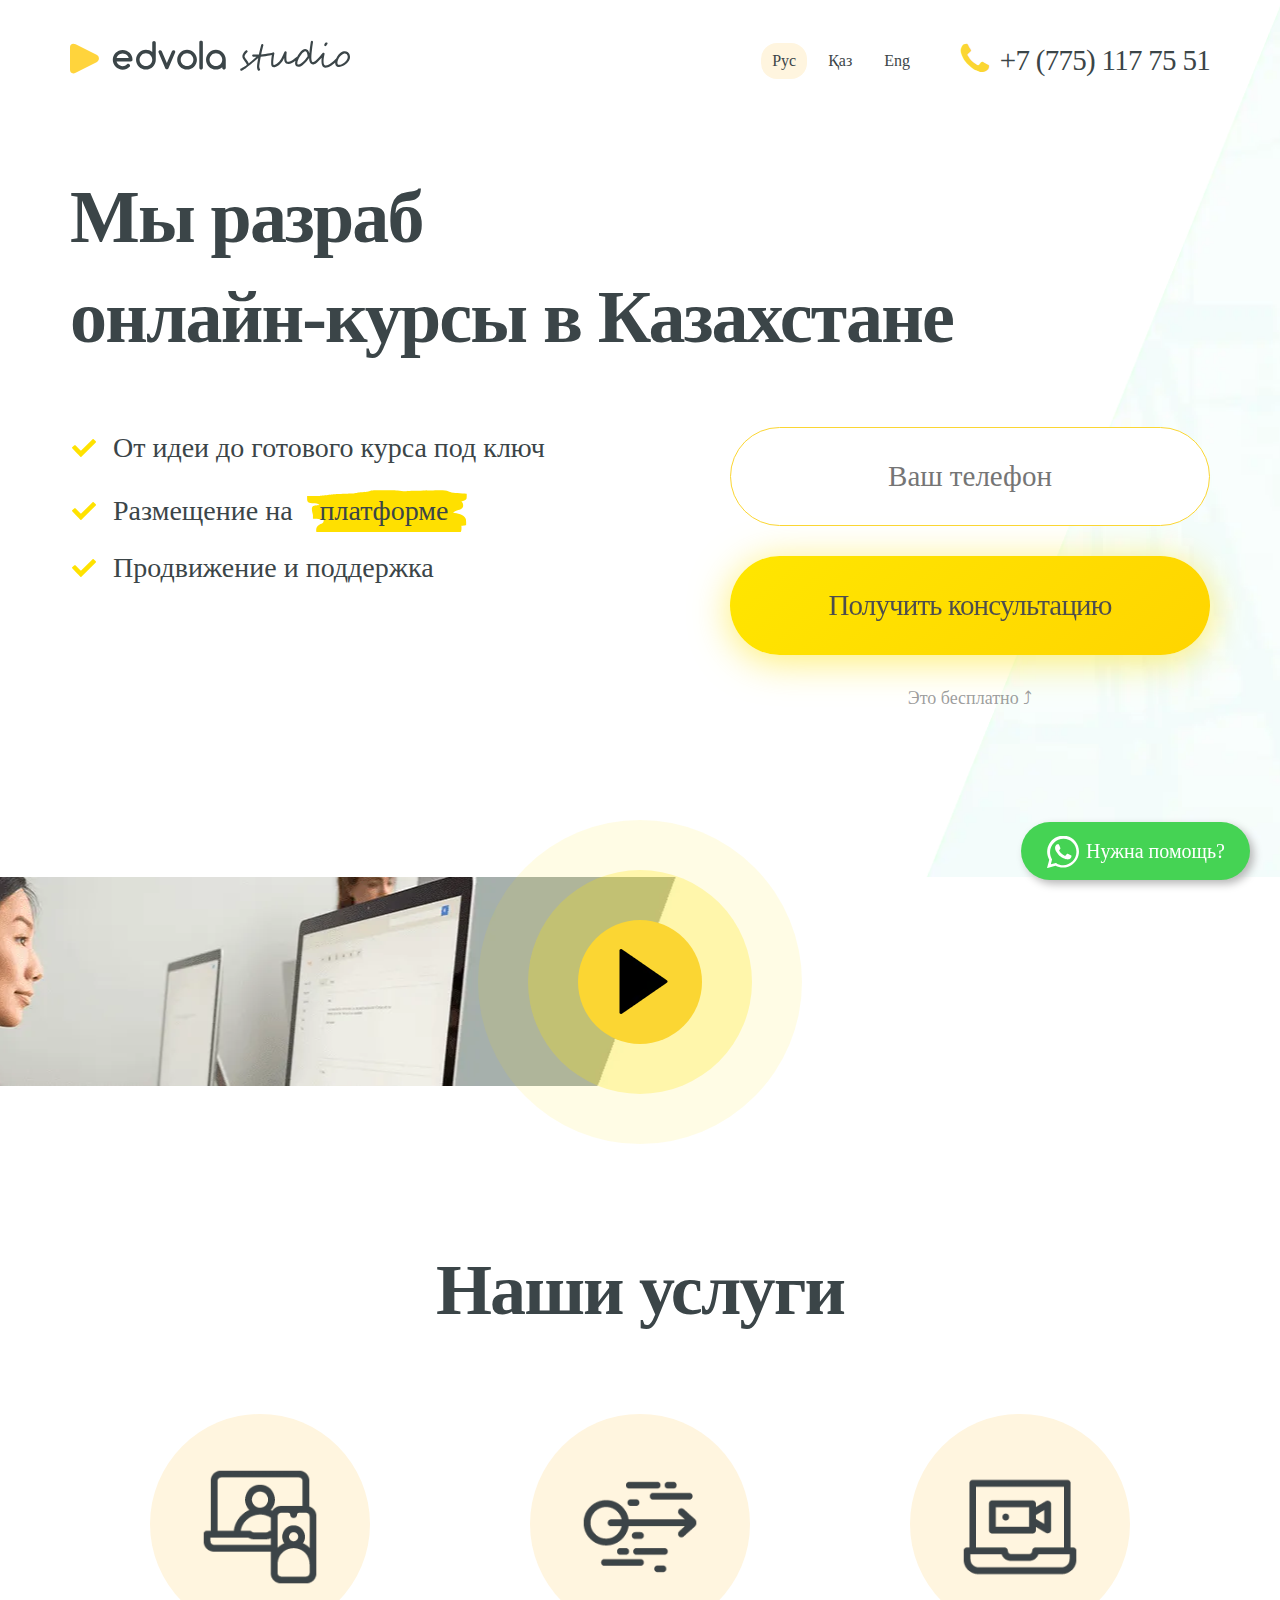
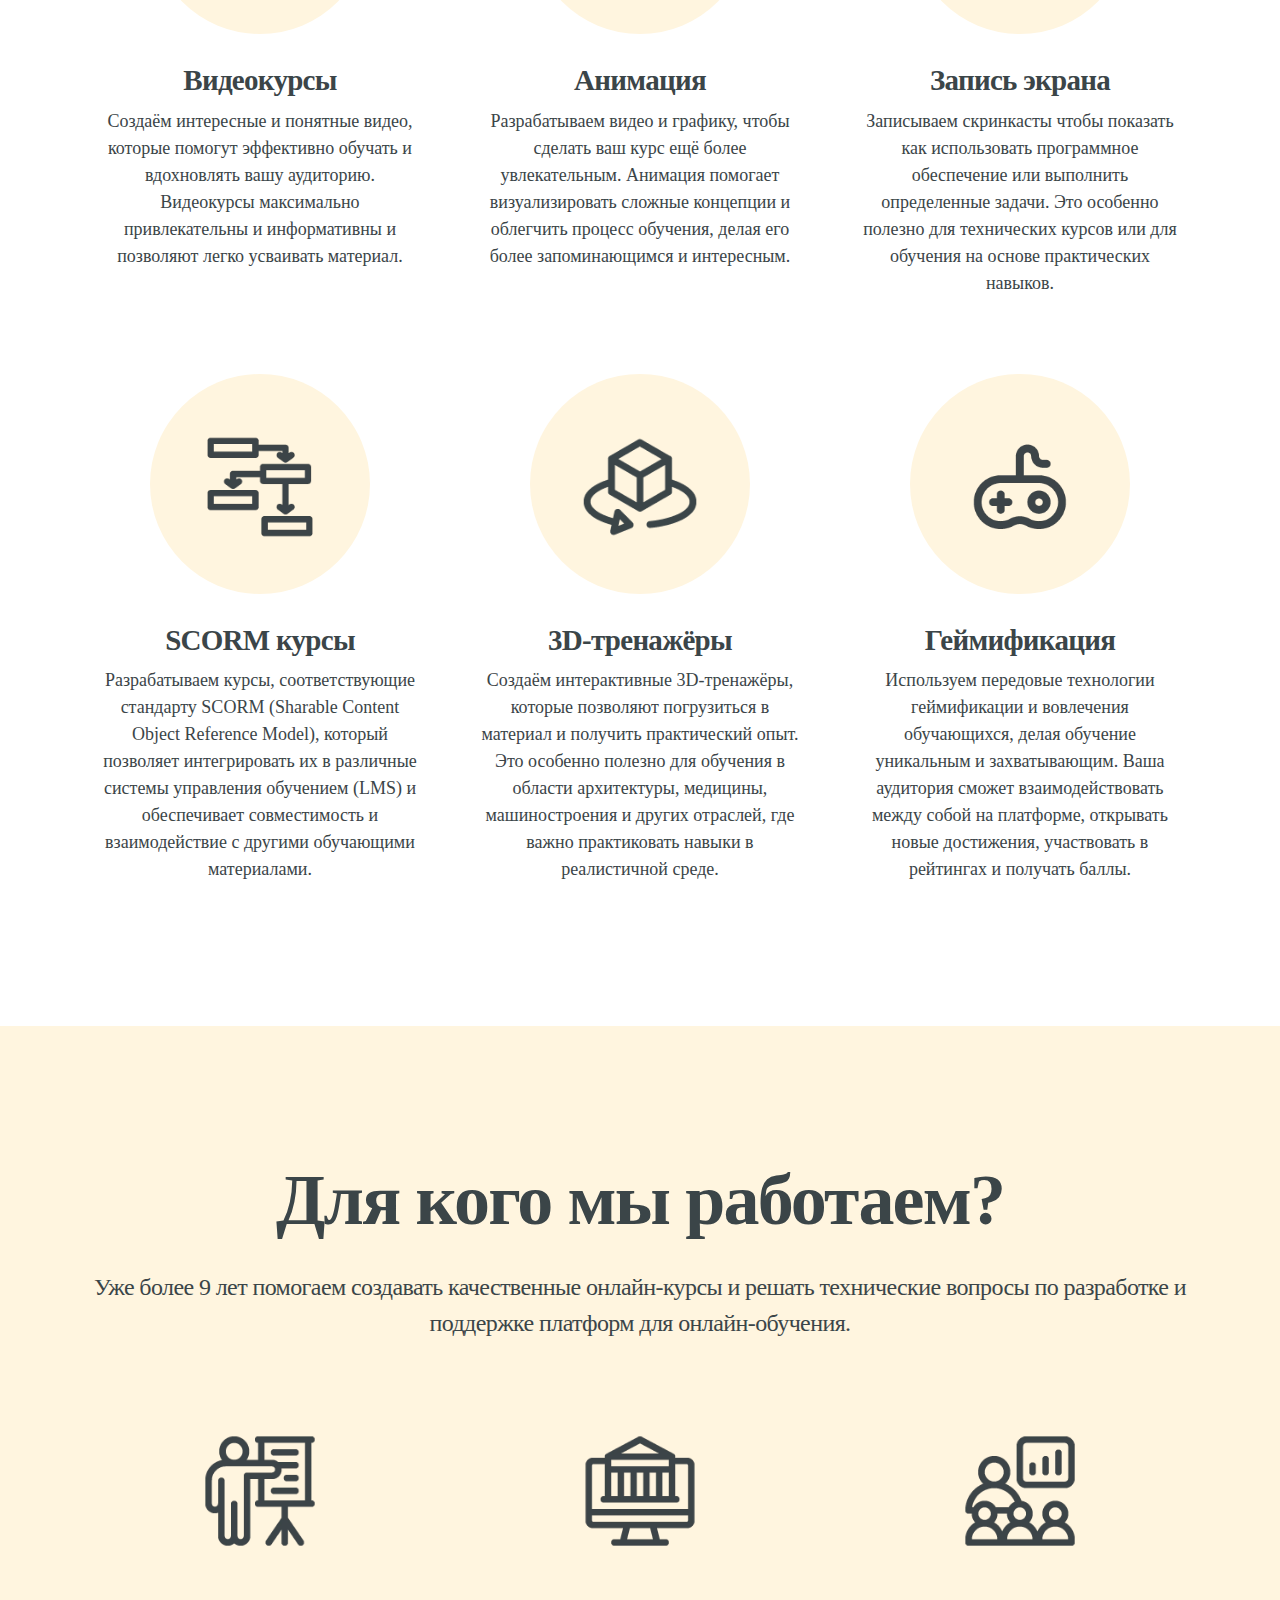
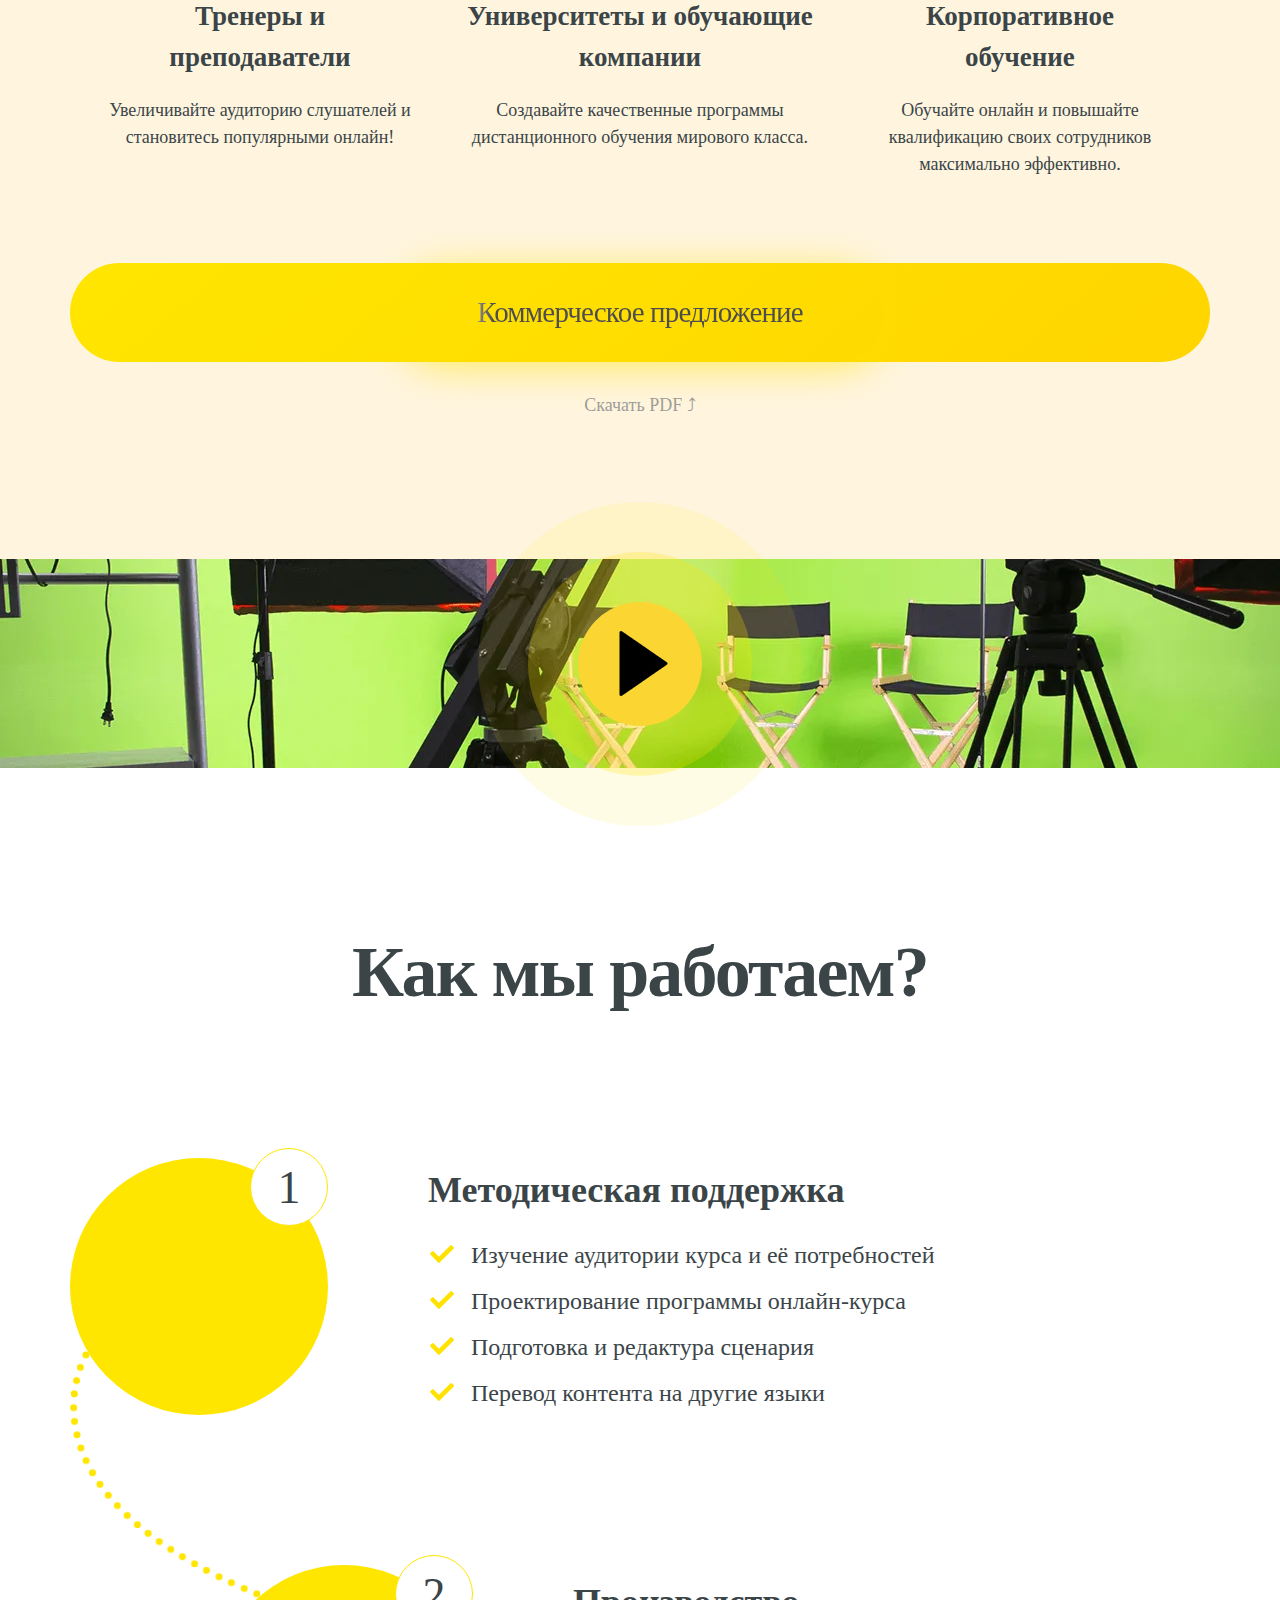
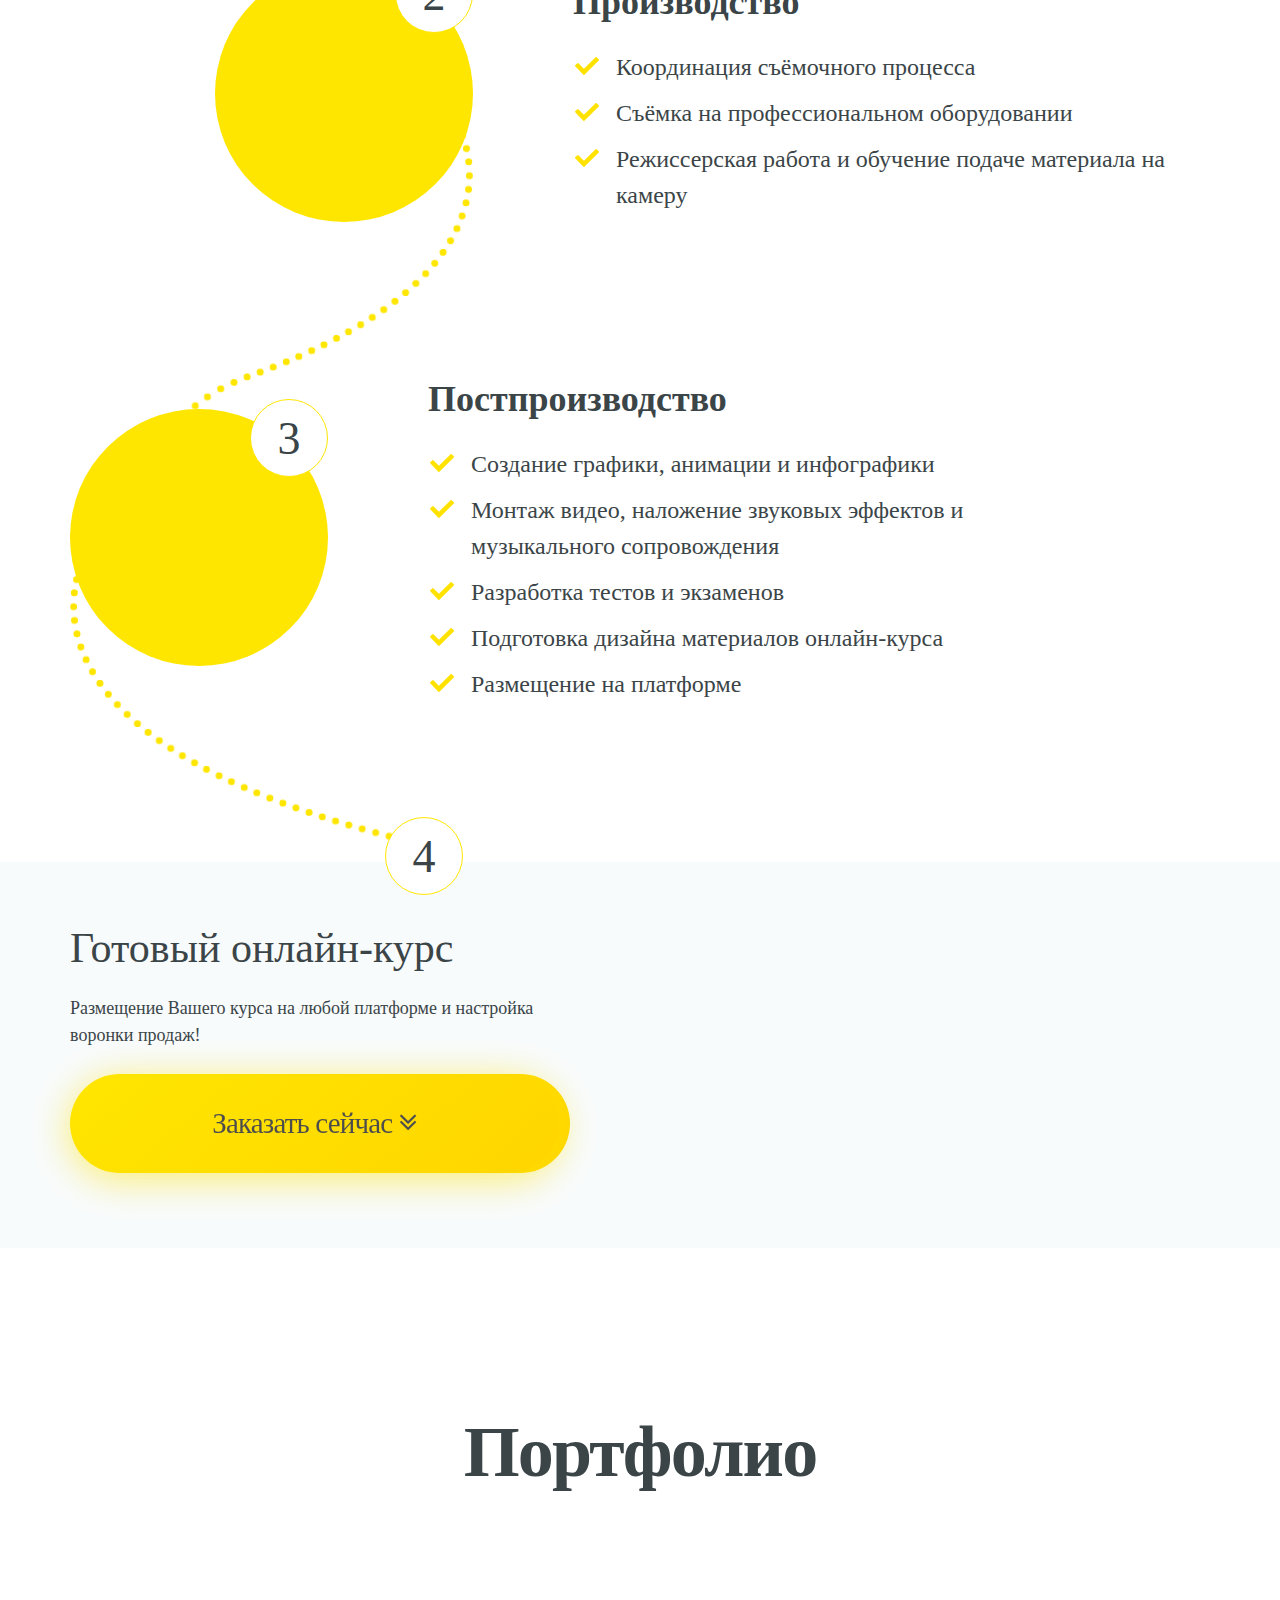
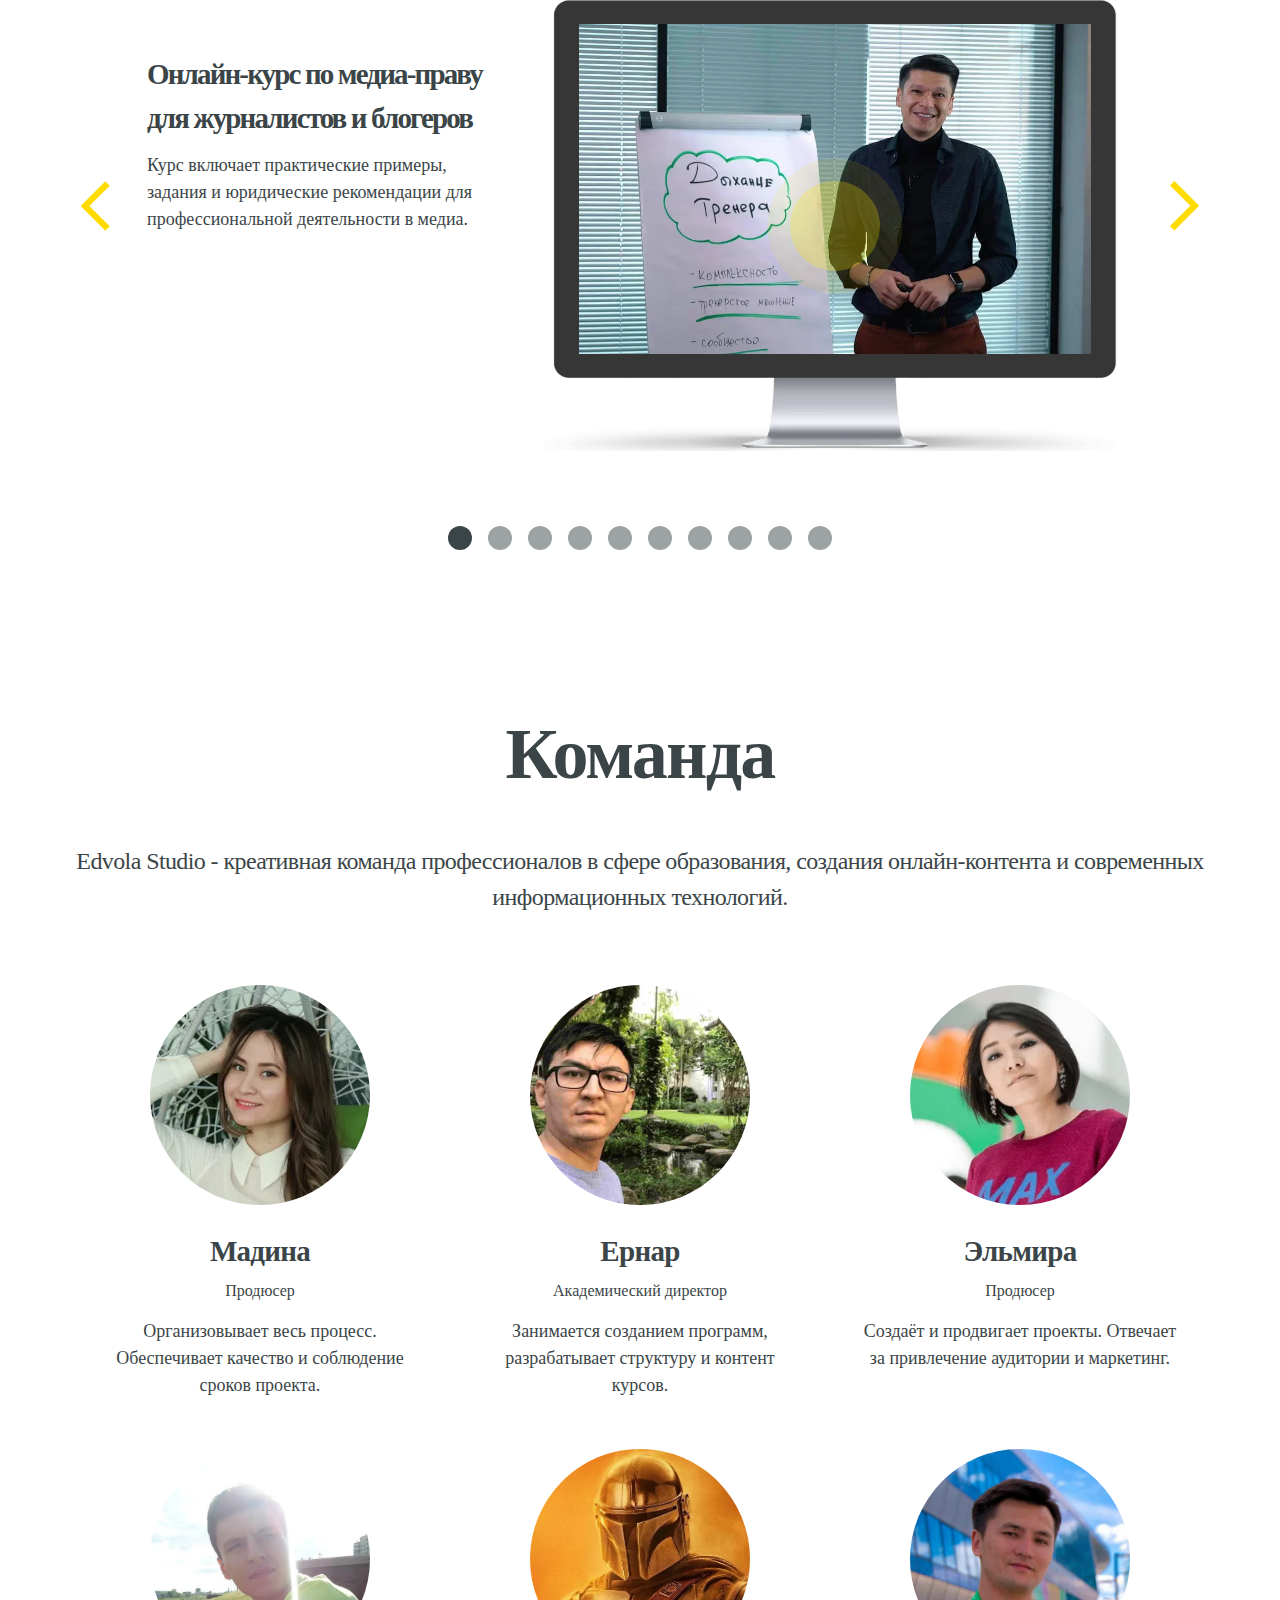
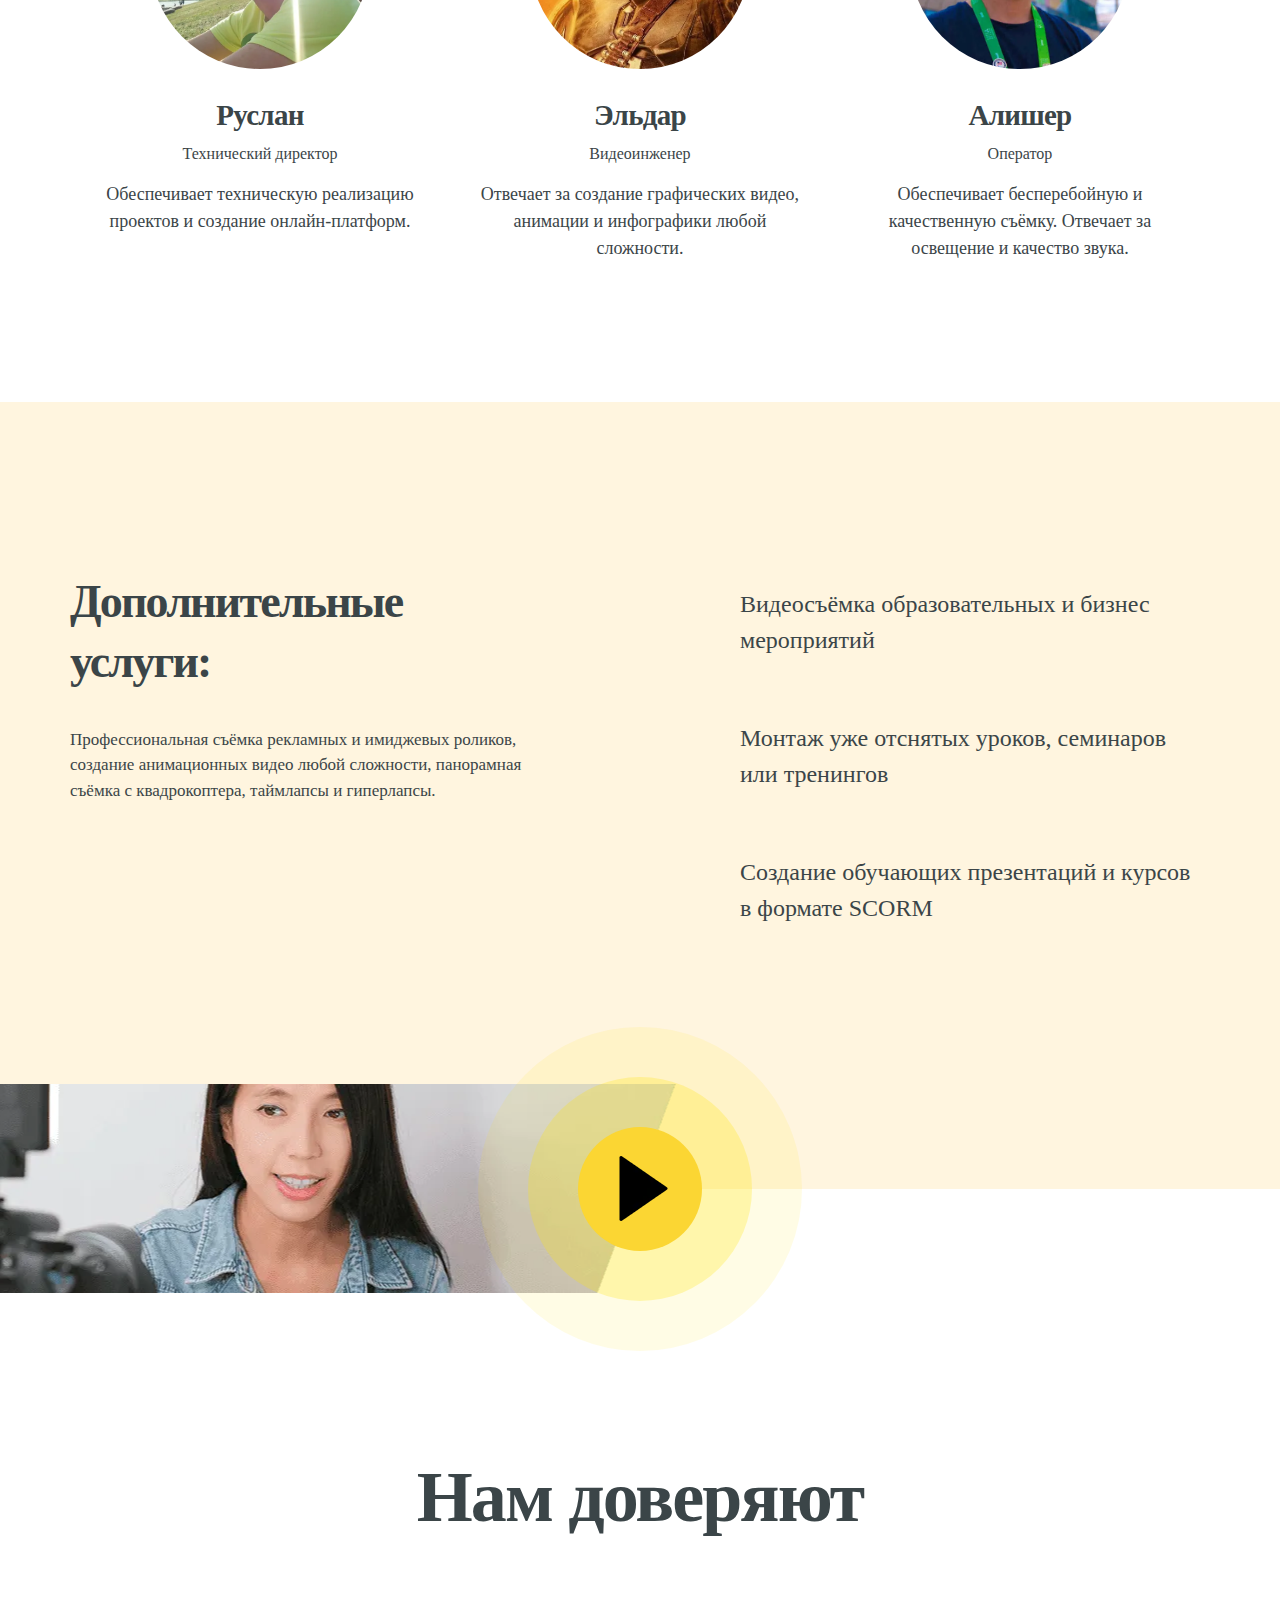
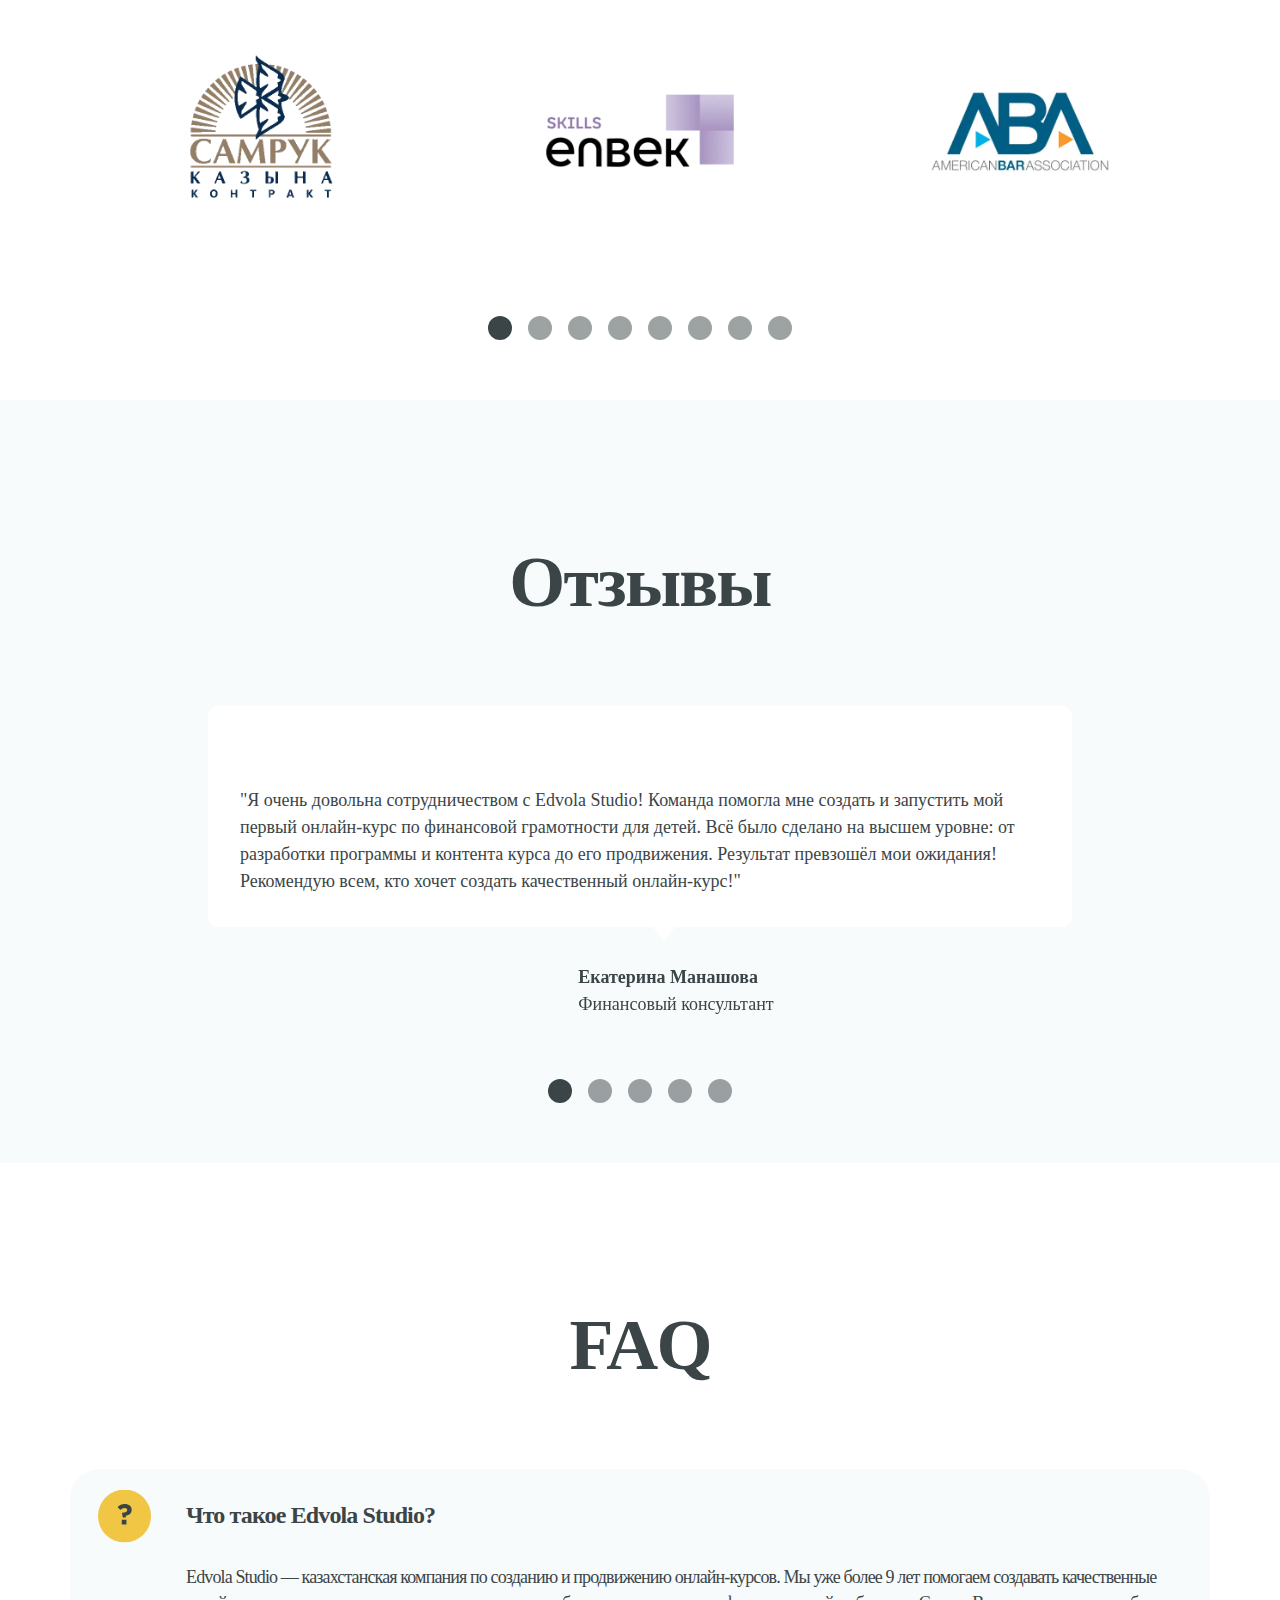
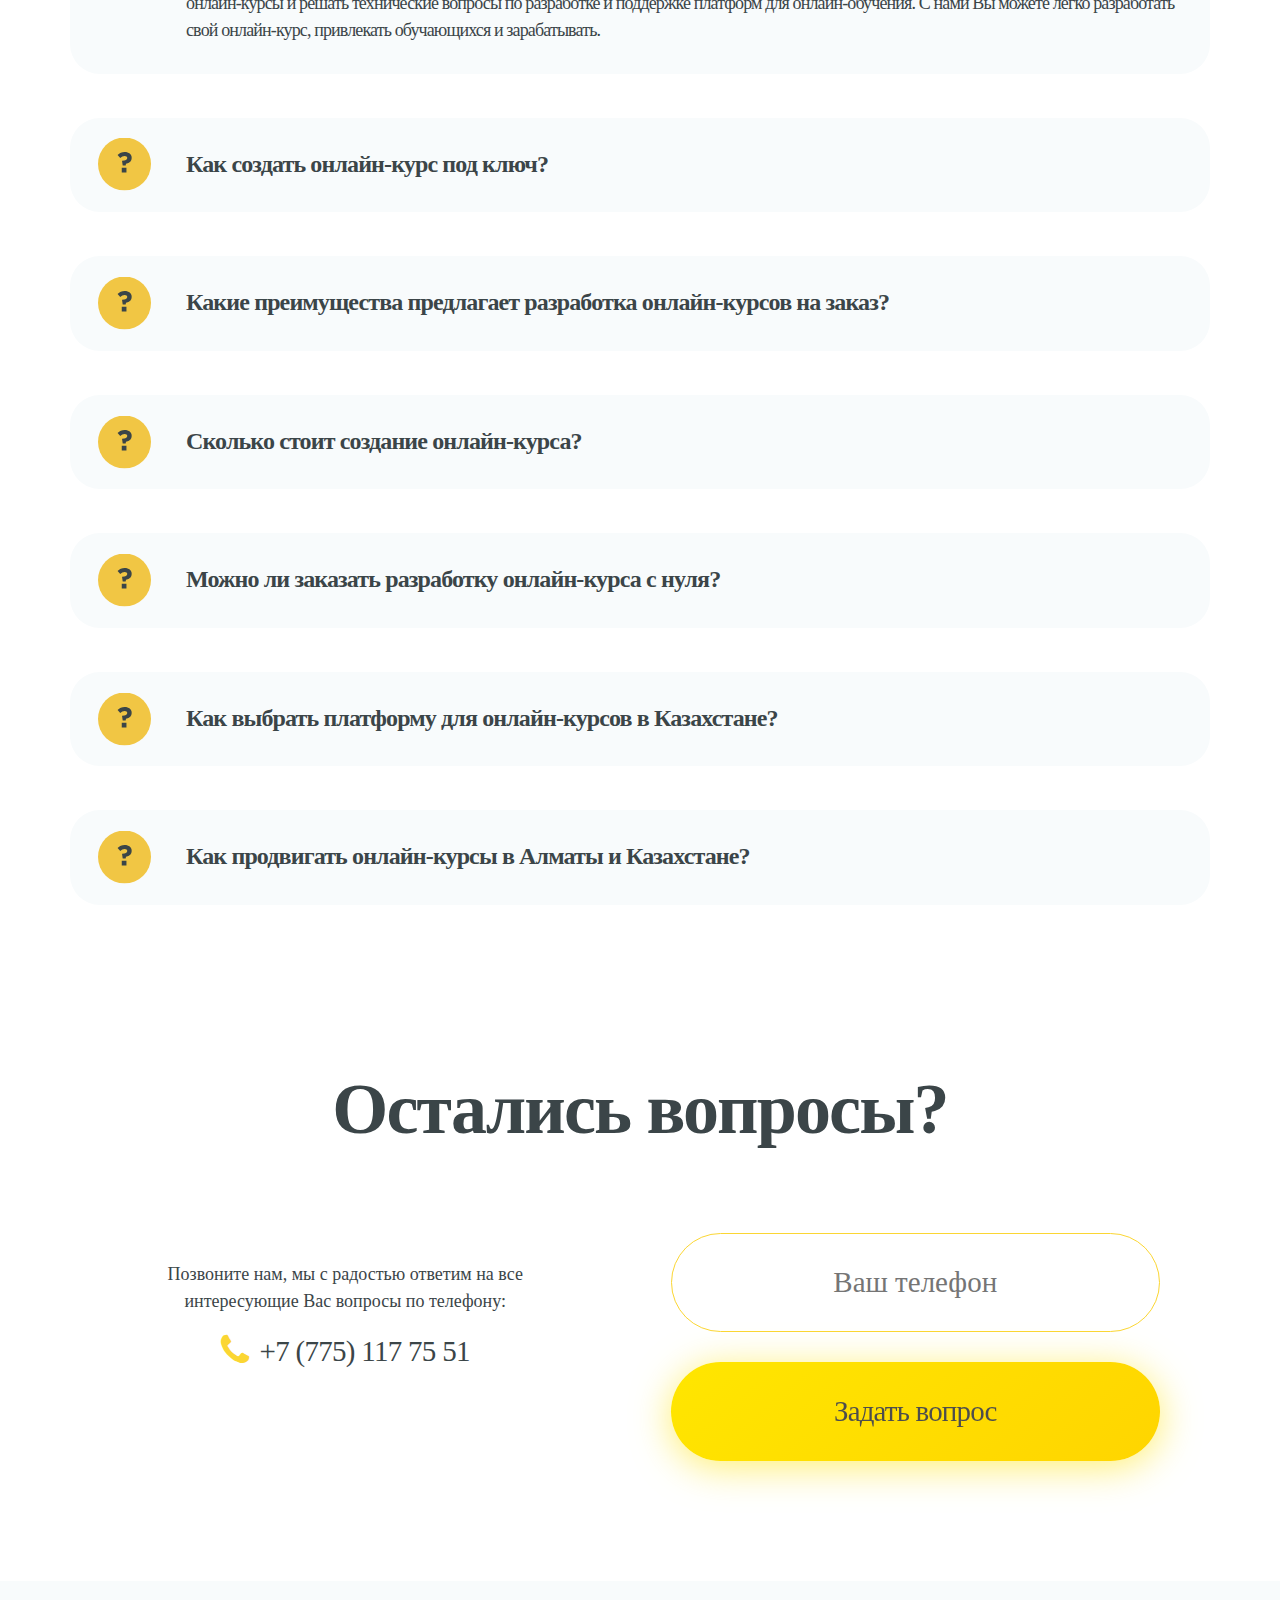
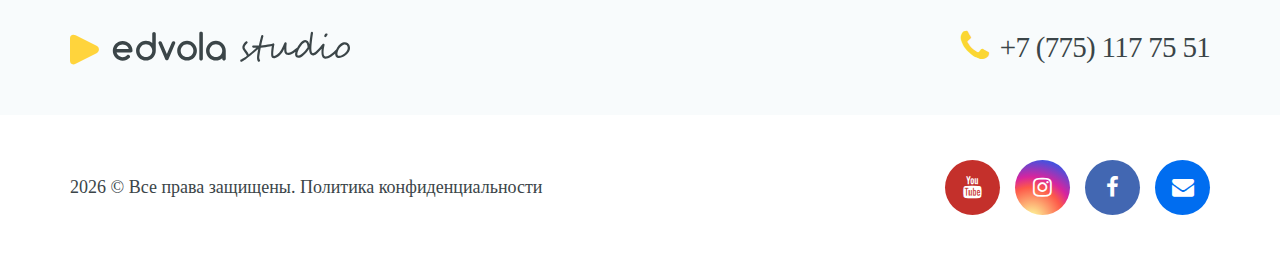
==== commit f74af0b2: "fix: async loading font-awesome" ====
--- a/index.html
+++ b/index.html
@@ -96,7 +96,7 @@
 	</script>
 
 	<!-- Font Awesome -->
-	<link rel="stylesheet" href="https://cdnjs.cloudflare.com/ajax/libs/font-awesome/4.7.0/css/font-awesome.min.css">
+	<!-- <link rel="stylesheet" href="https://cdnjs.cloudflare.com/ajax/libs/font-awesome/4.7.0/css/font-awesome.min.css"> -->
 	<!-- end Font Awesome -->
 	<!-- CSS -->
 	<link rel="stylesheet" href="assets/css/style.css?39">
@@ -1327,6 +1327,14 @@
 		});
 	</script>
 
+	<script>
+		var css = document.createElement('link');
+		css.rel = 'stylesheet';
+		css.href = 'https://cdnjs.cloudflare.com/ajax/libs/font-awesome/4.7.0/css/font-awesome.min.css';
+		css.async = true;
+		document.head.appendChild(css);
+	</script>
+
 	<!-- WhatsHelp -->
 <a href="https://api.whatsapp.com/send?phone=77751177551" class="whatsapp-help" target="blank">Нужна помощь?</a>
 	<!-- WhatsHelp-end -->
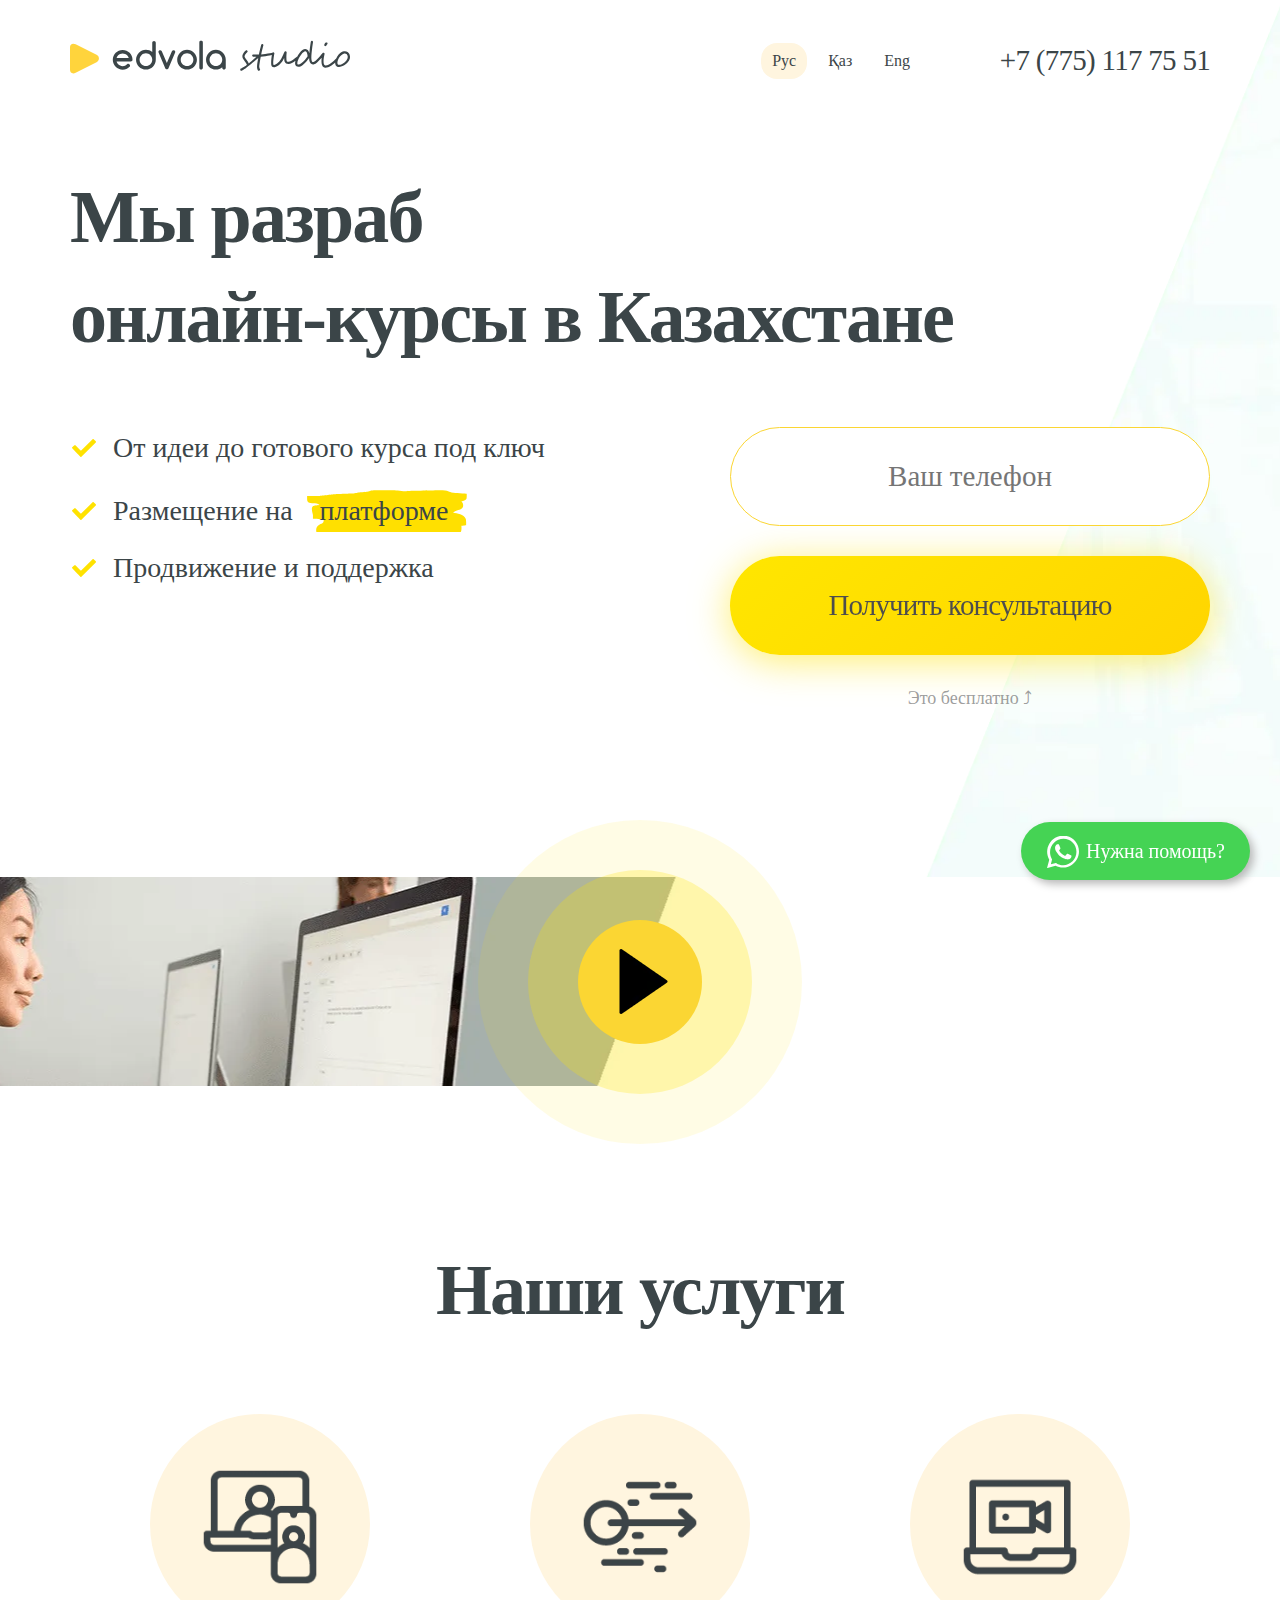
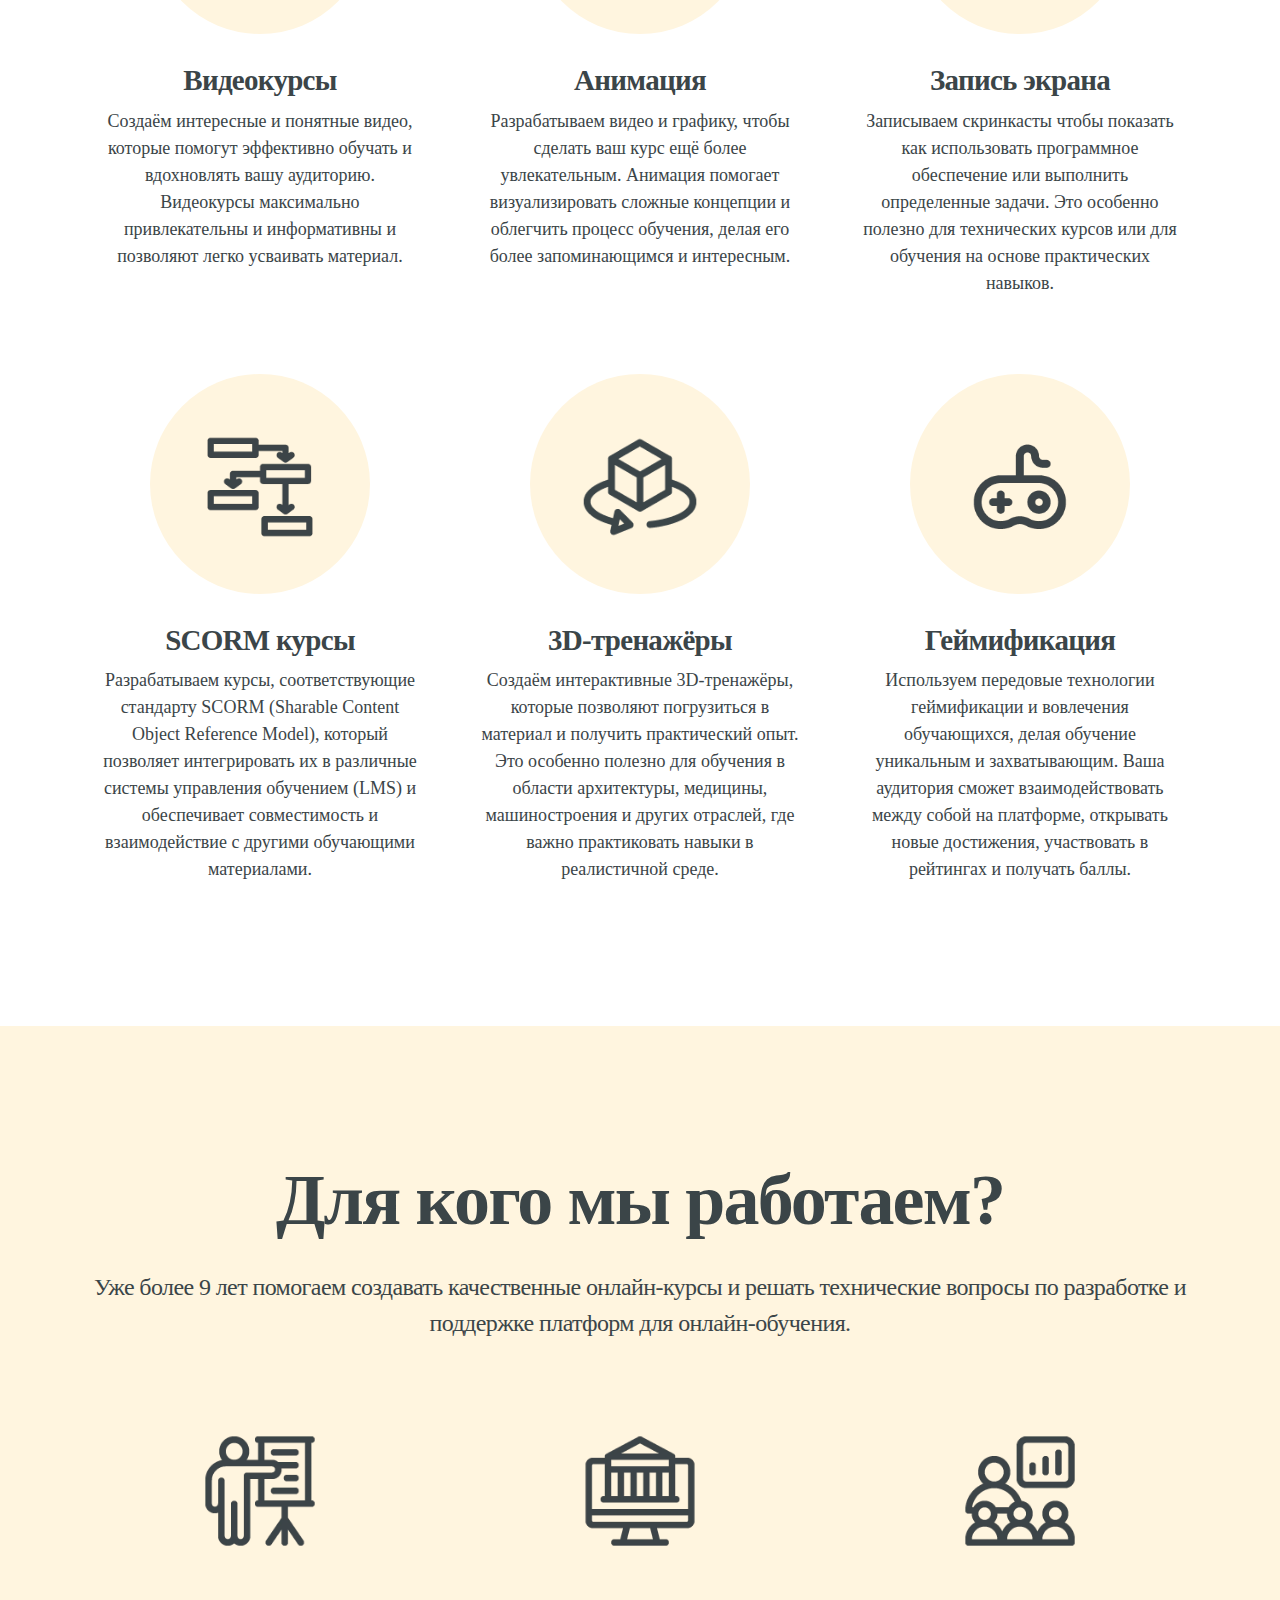
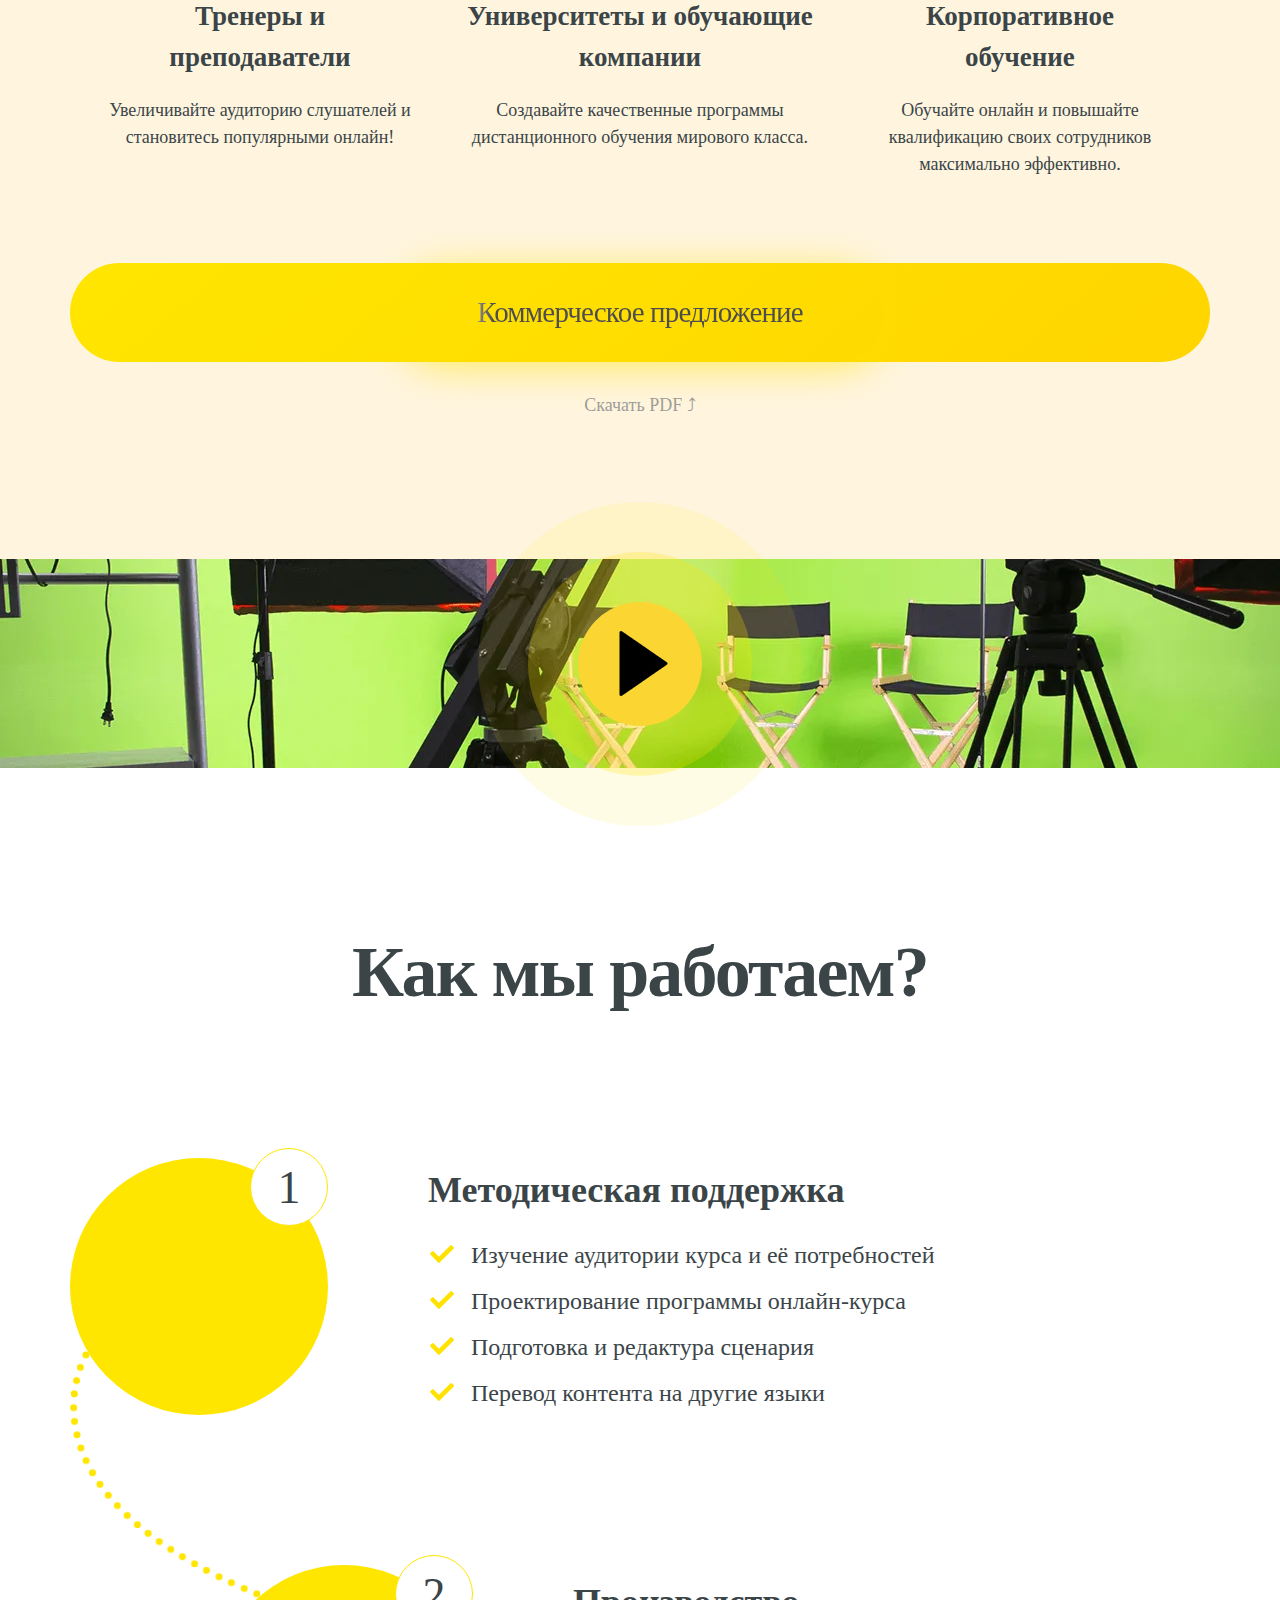
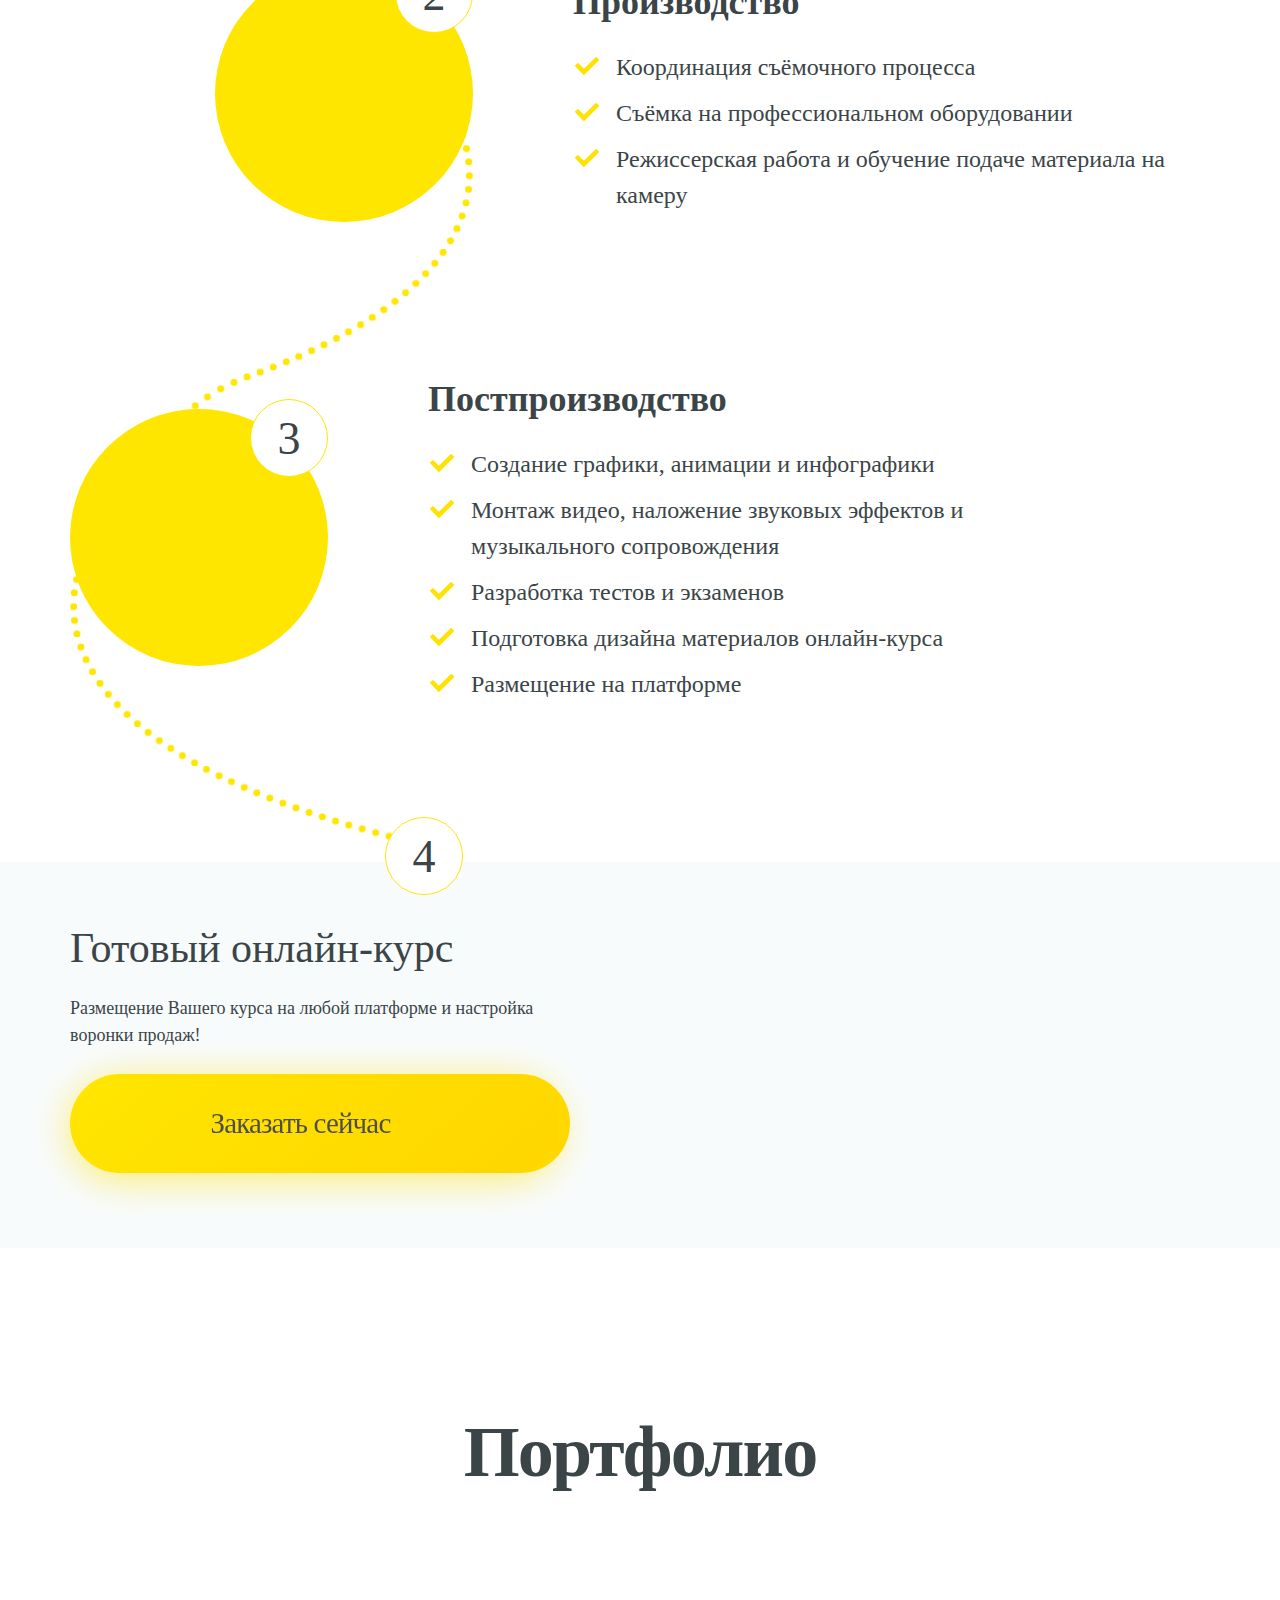
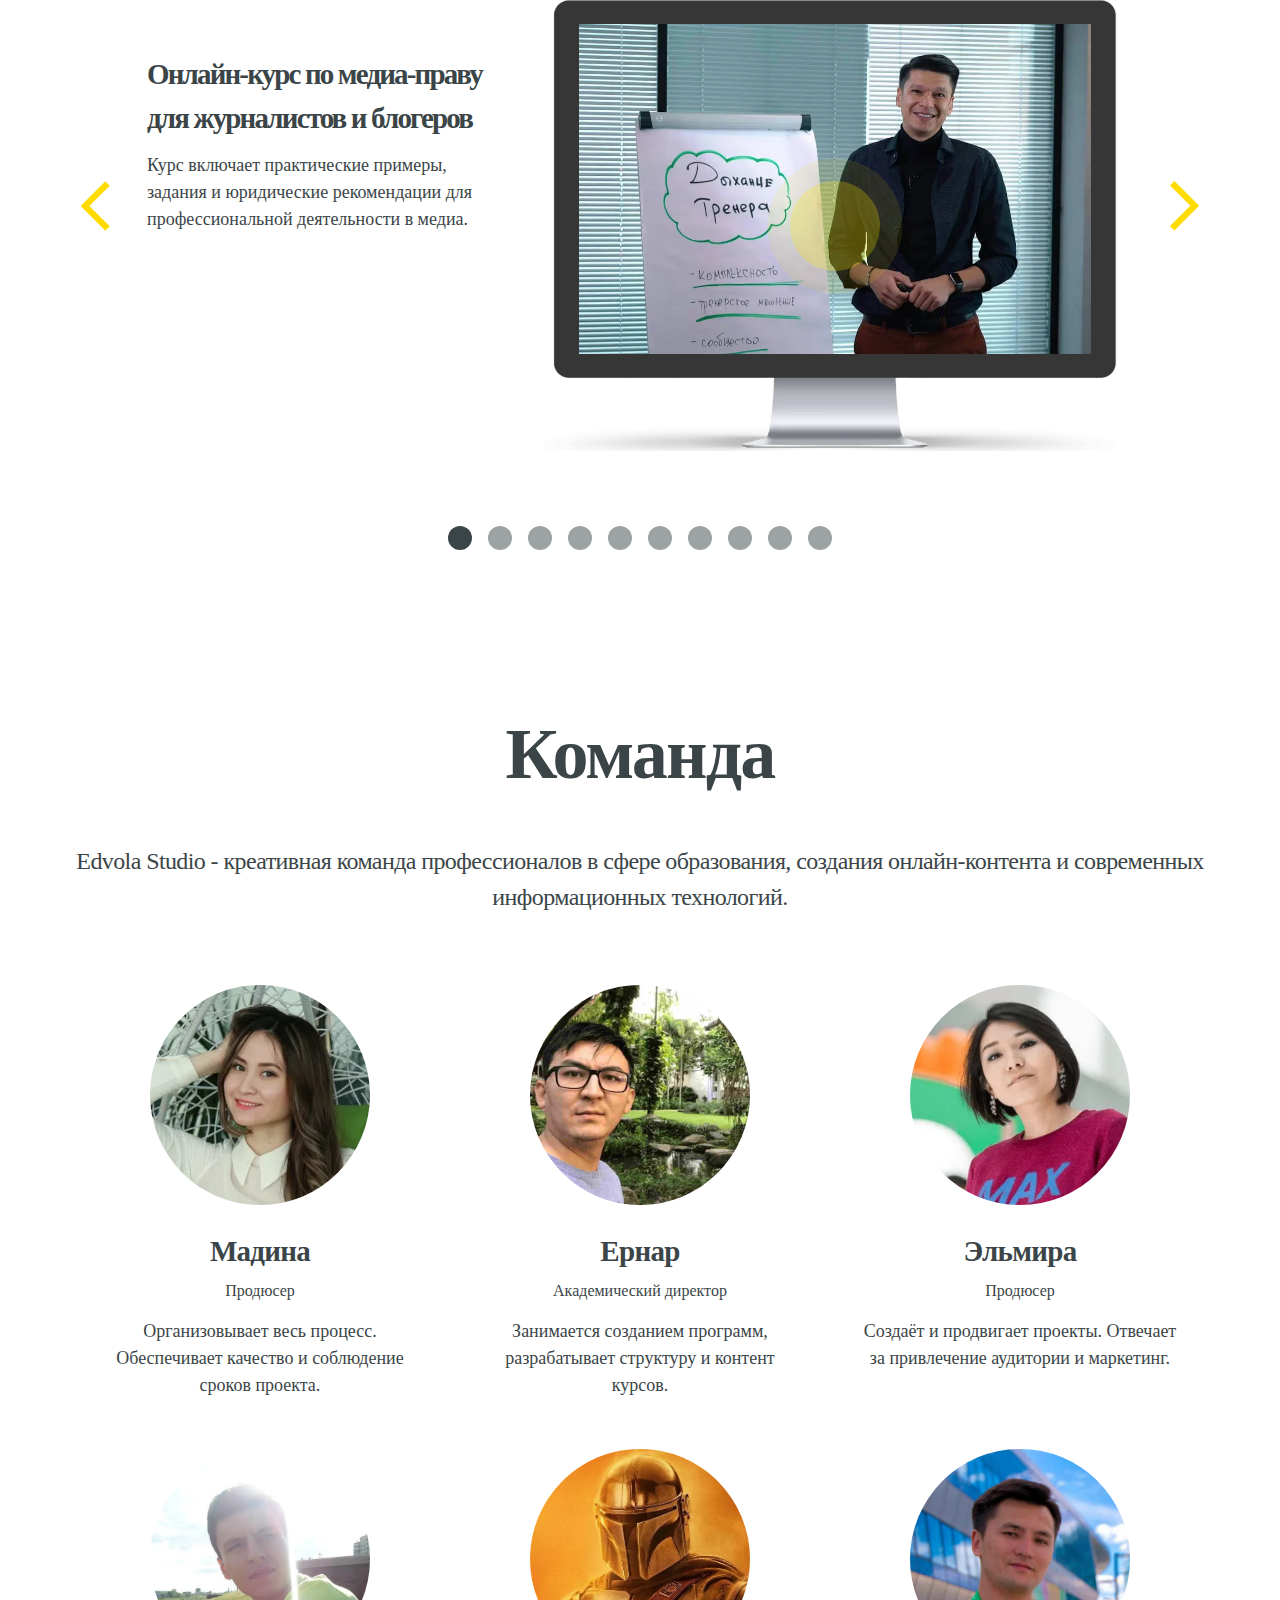
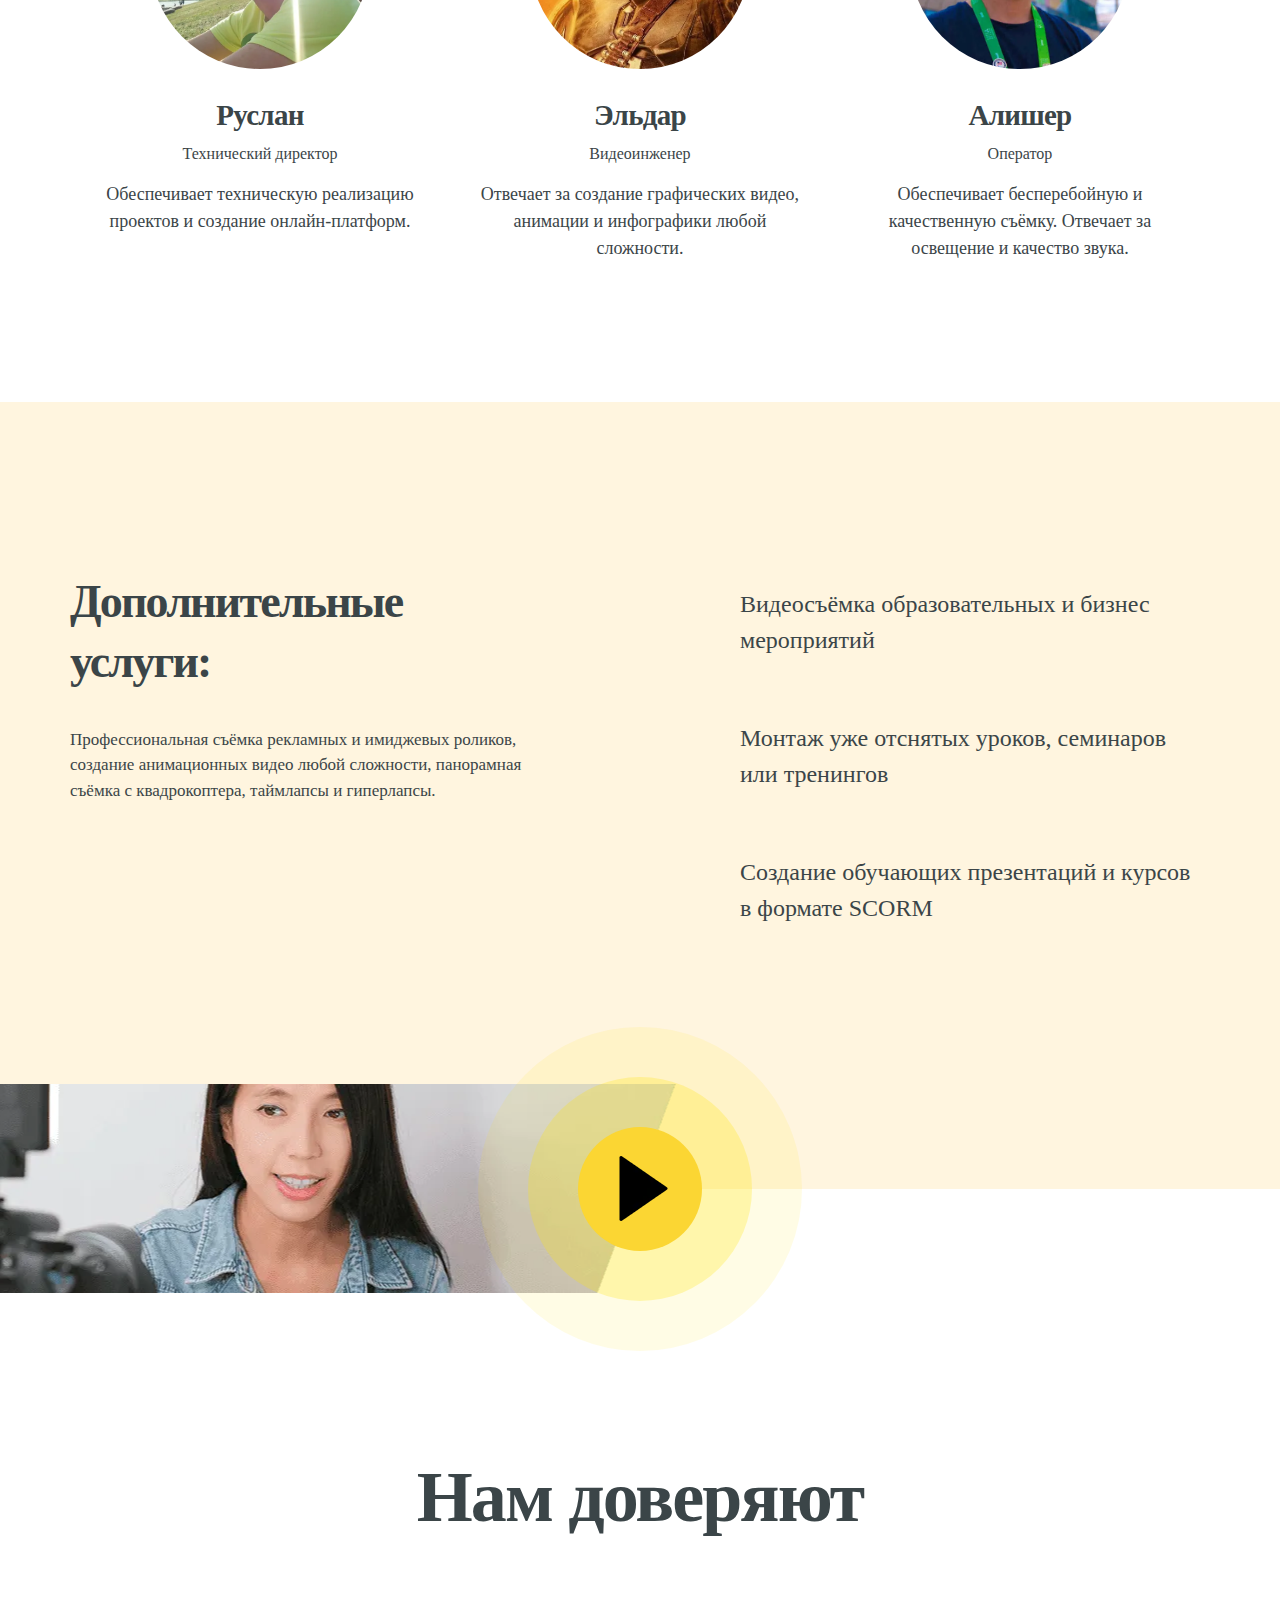
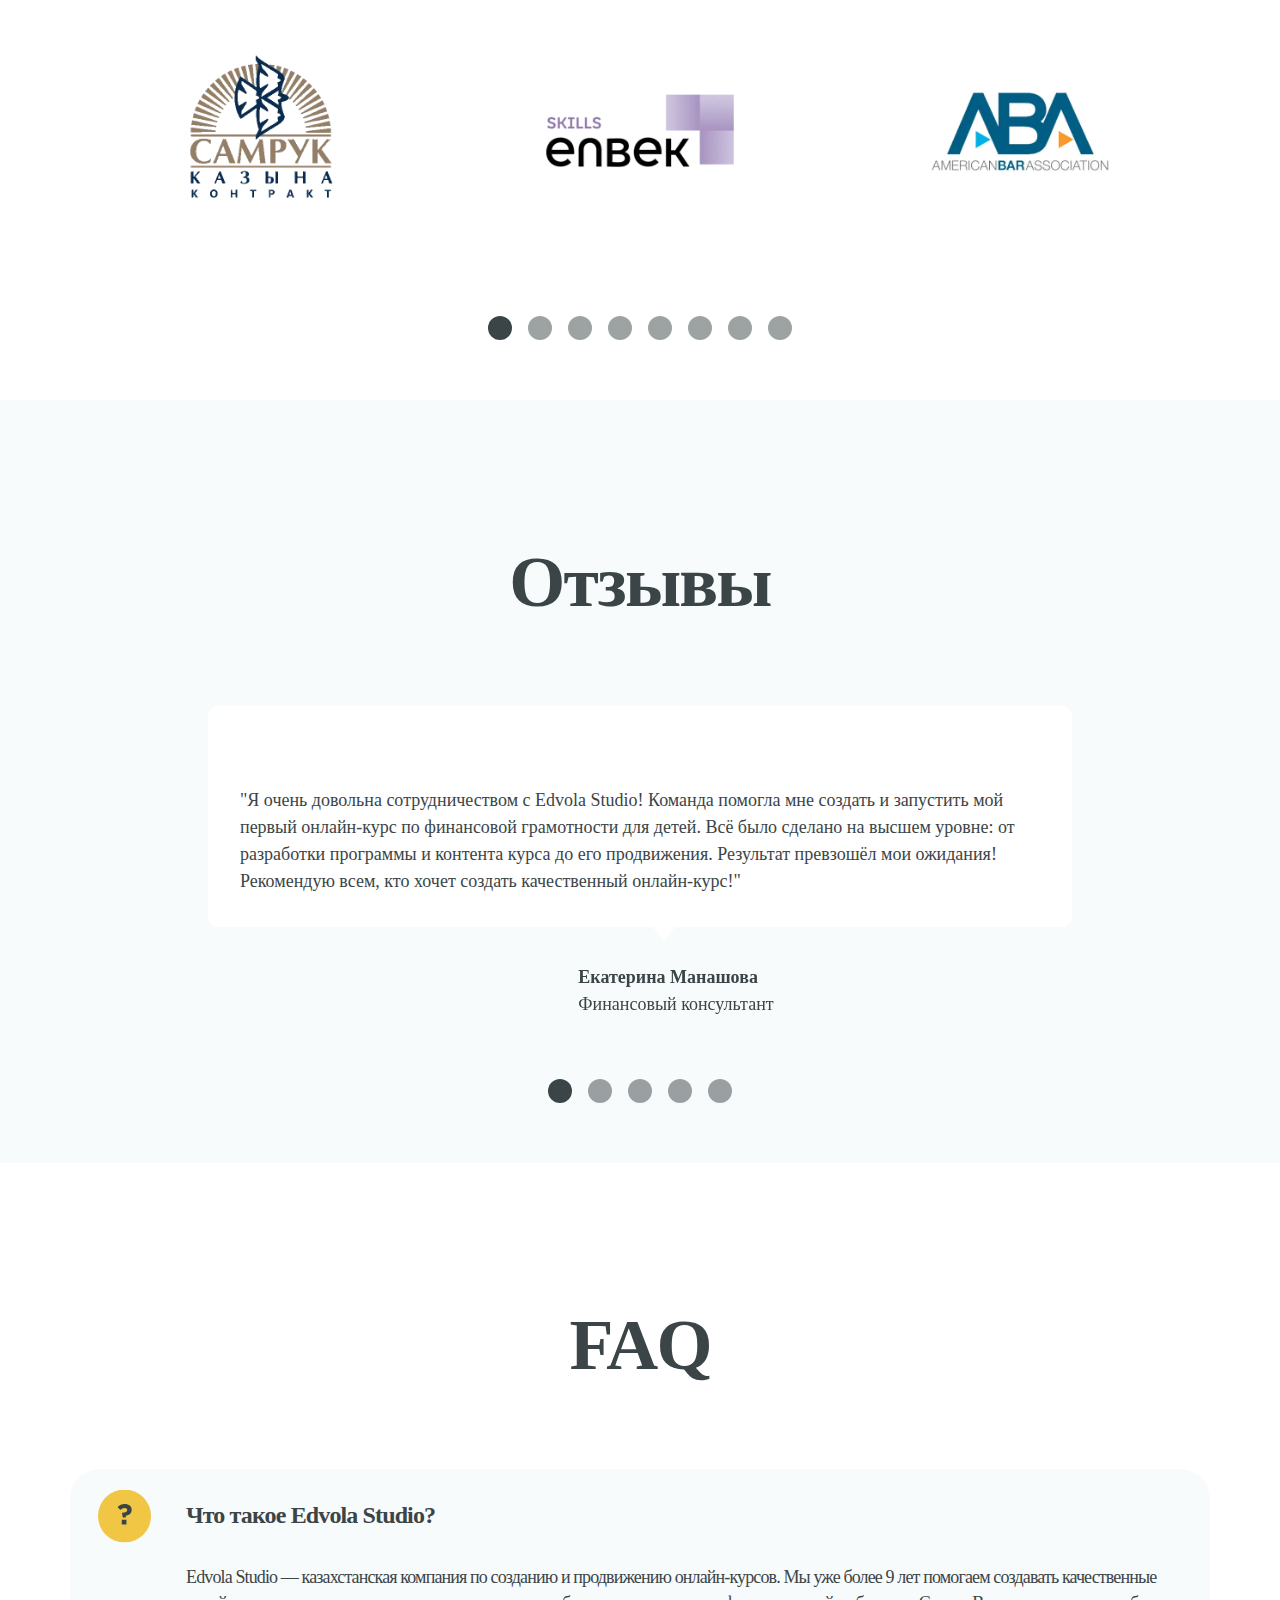
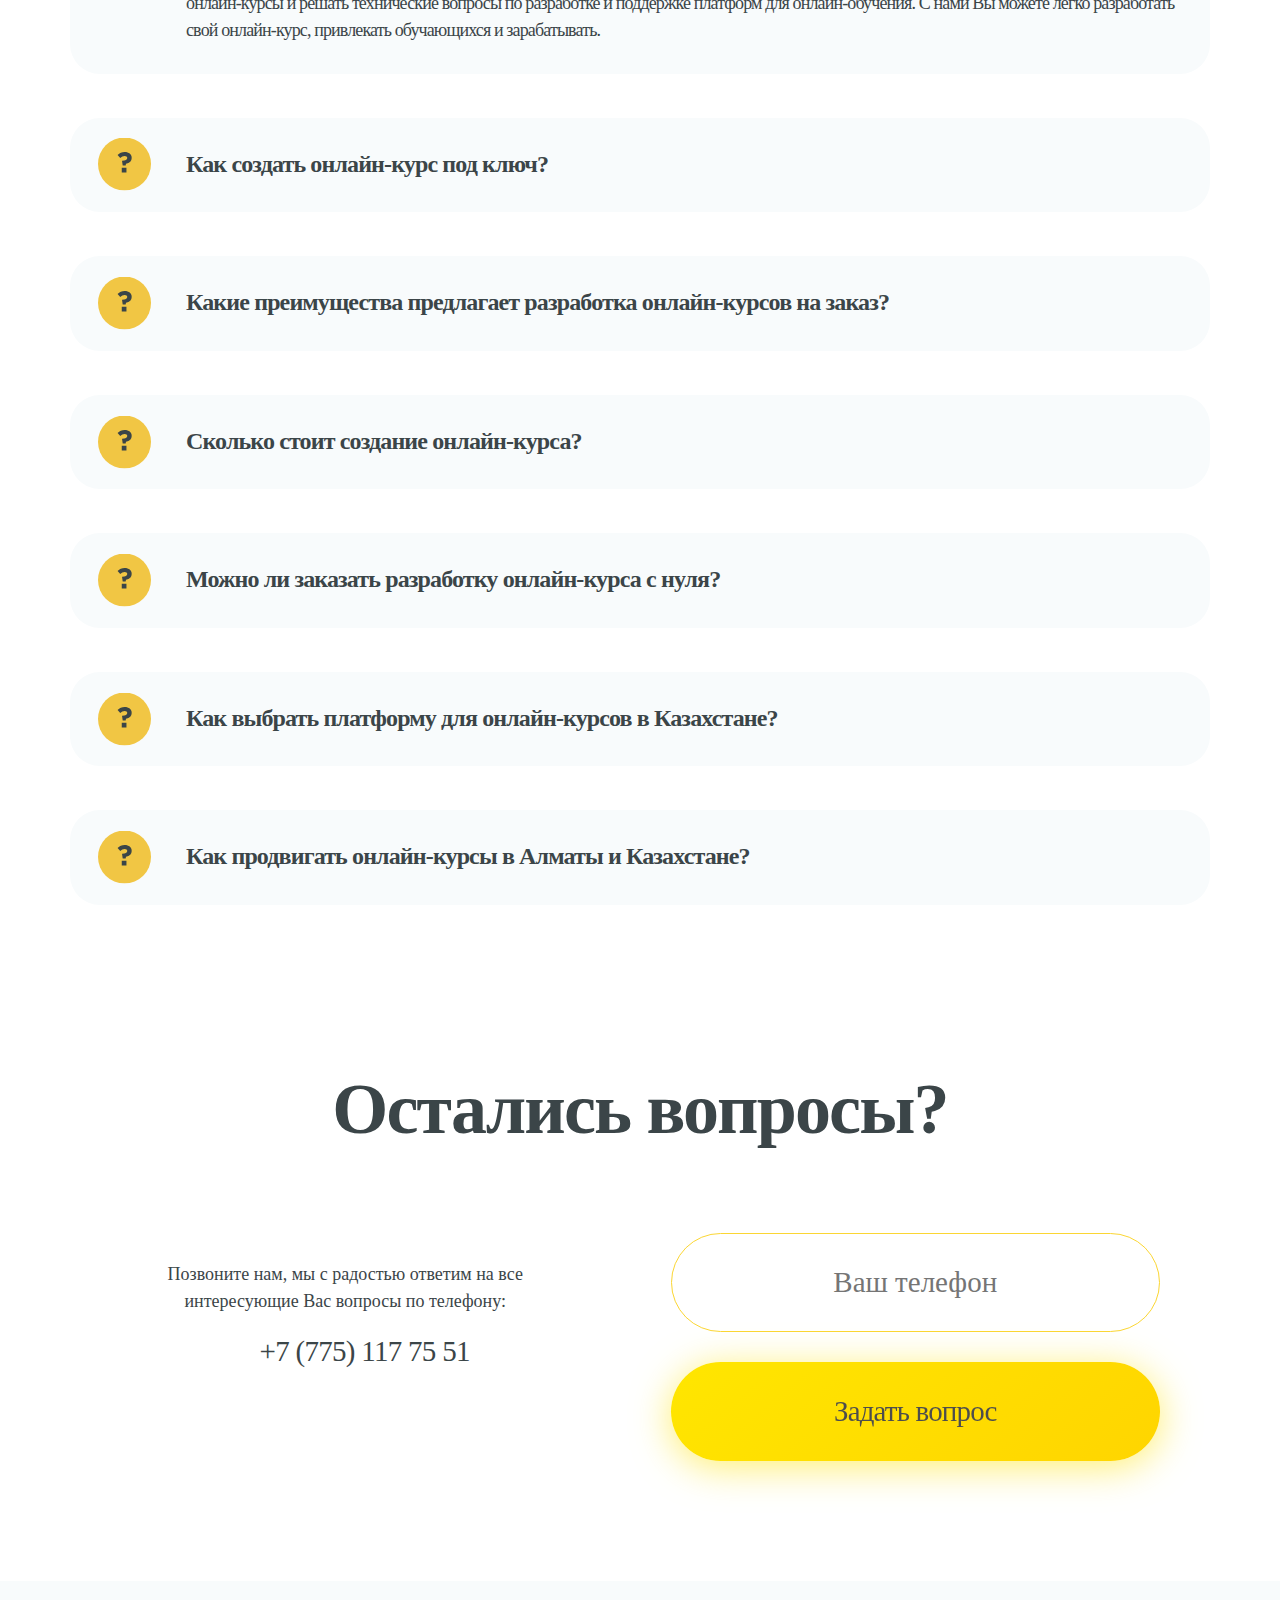
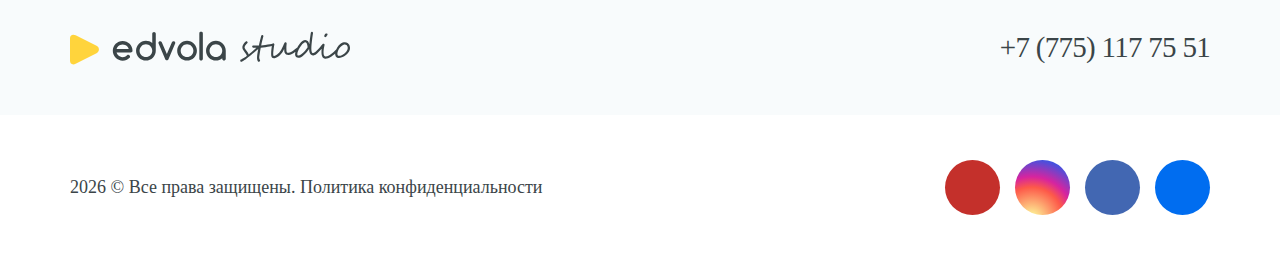
==== commit 0fcea318: "fix: add font-awesome" ====
--- a/index.html
+++ b/index.html
@@ -112,6 +112,9 @@
 	<!-- Fancybox 3 -->
 	<link rel="stylesheet" href="assets/css/jquery.fancybox.min.css">
 	<!-- end Fancybox 3 -->
+	<!-- Font-awesome -->
+	<link rel="stylesheet" href="assets/css/font-awesome.min.css">
+	<!-- End Font-awesome -->
 
 </head>
 
@@ -1322,21 +1325,21 @@
 
 	<script>
 		document.addEventListener('DOMContentLoaded', function() {
-		 var currentYear = new Date().getFullYear();
-		 document.getElementById('currentYear').textContent = currentYear;
+			var currentYear = new Date().getFullYear();
+			document.getElementById('currentYear').textContent = currentYear;
 		});
 	</script>
 
-	<script>
+	<!-- <script>
 		var css = document.createElement('link');
 		css.rel = 'stylesheet';
 		css.href = 'https://cdnjs.cloudflare.com/ajax/libs/font-awesome/4.7.0/css/font-awesome.min.css';
 		css.async = true;
 		document.head.appendChild(css);
-	</script>
+	</script> -->
 
 	<!-- WhatsHelp -->
-<a href="https://api.whatsapp.com/send?phone=77751177551" class="whatsapp-help" target="blank">Нужна помощь?</a>
+	<a href="https://api.whatsapp.com/send?phone=77751177551" class="whatsapp-help" target="blank">Нужна помощь?</a>
 	<!-- WhatsHelp-end -->
 </body>
 
